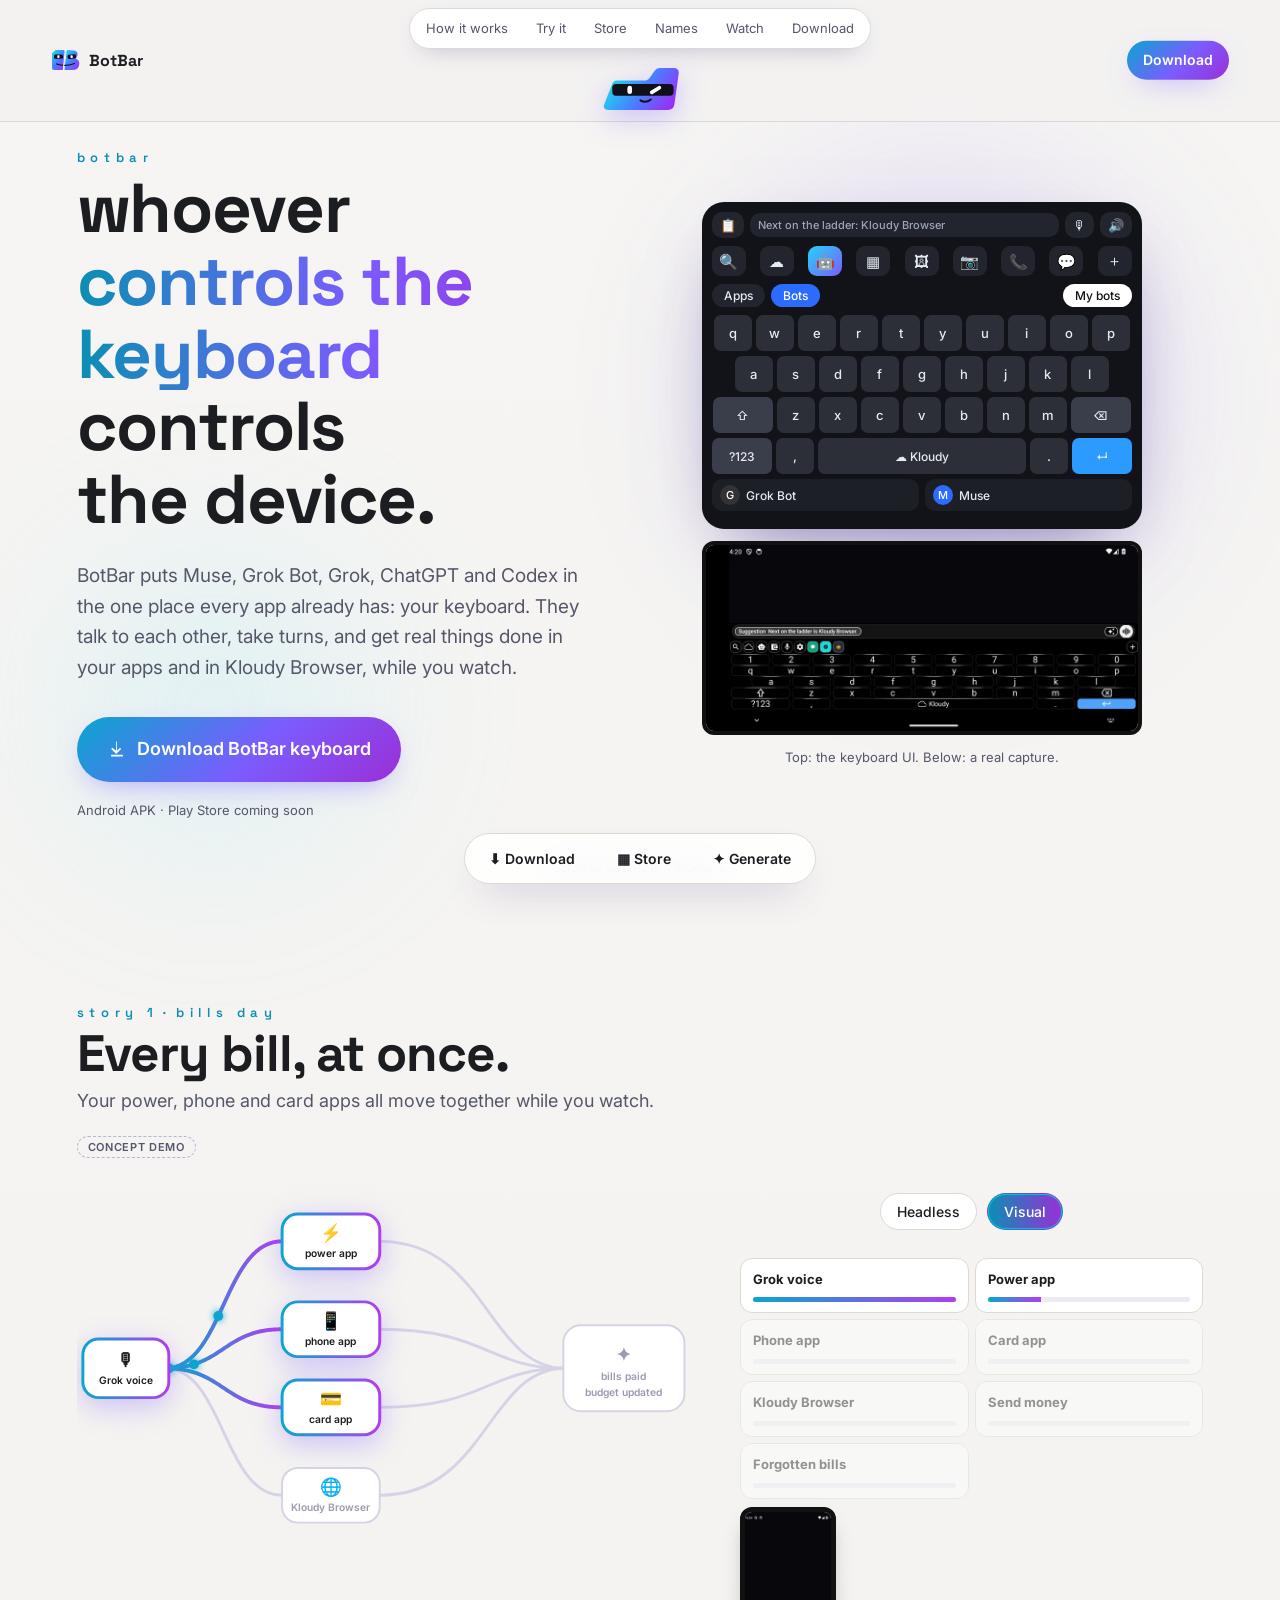
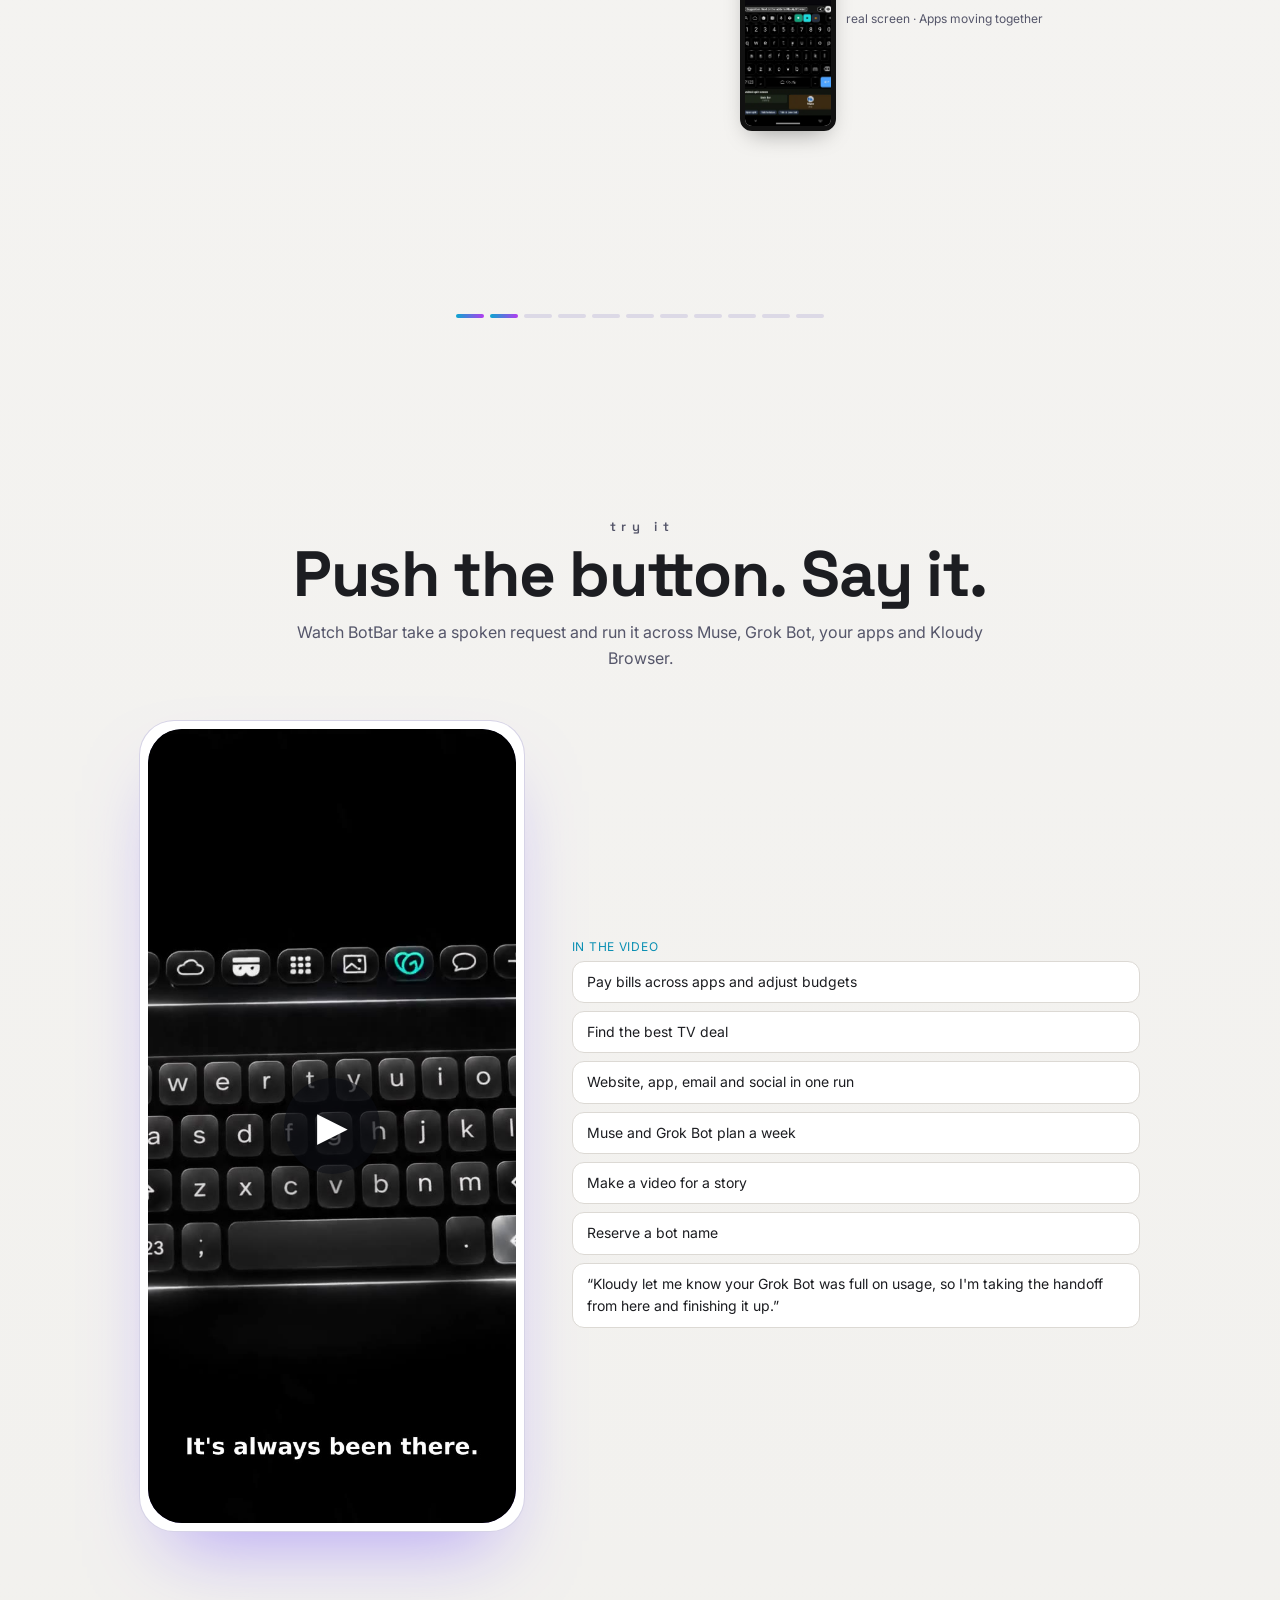
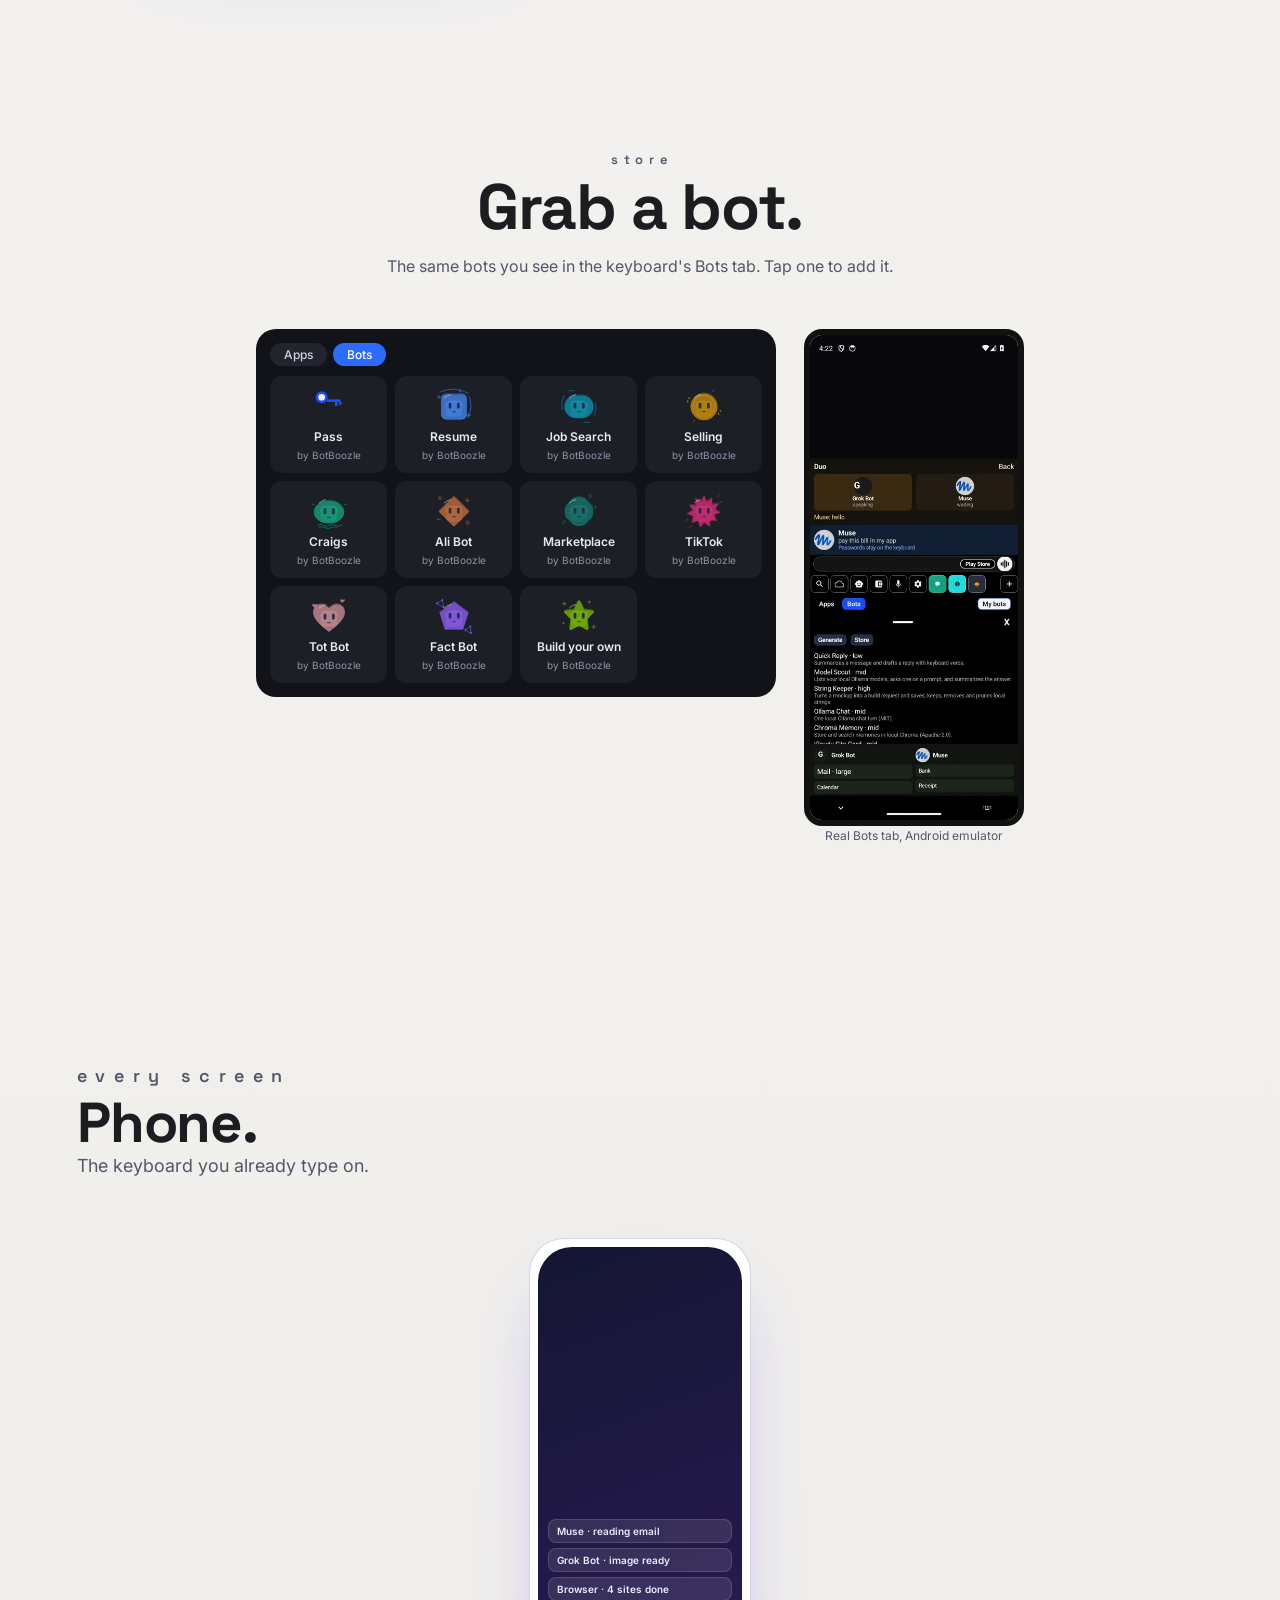
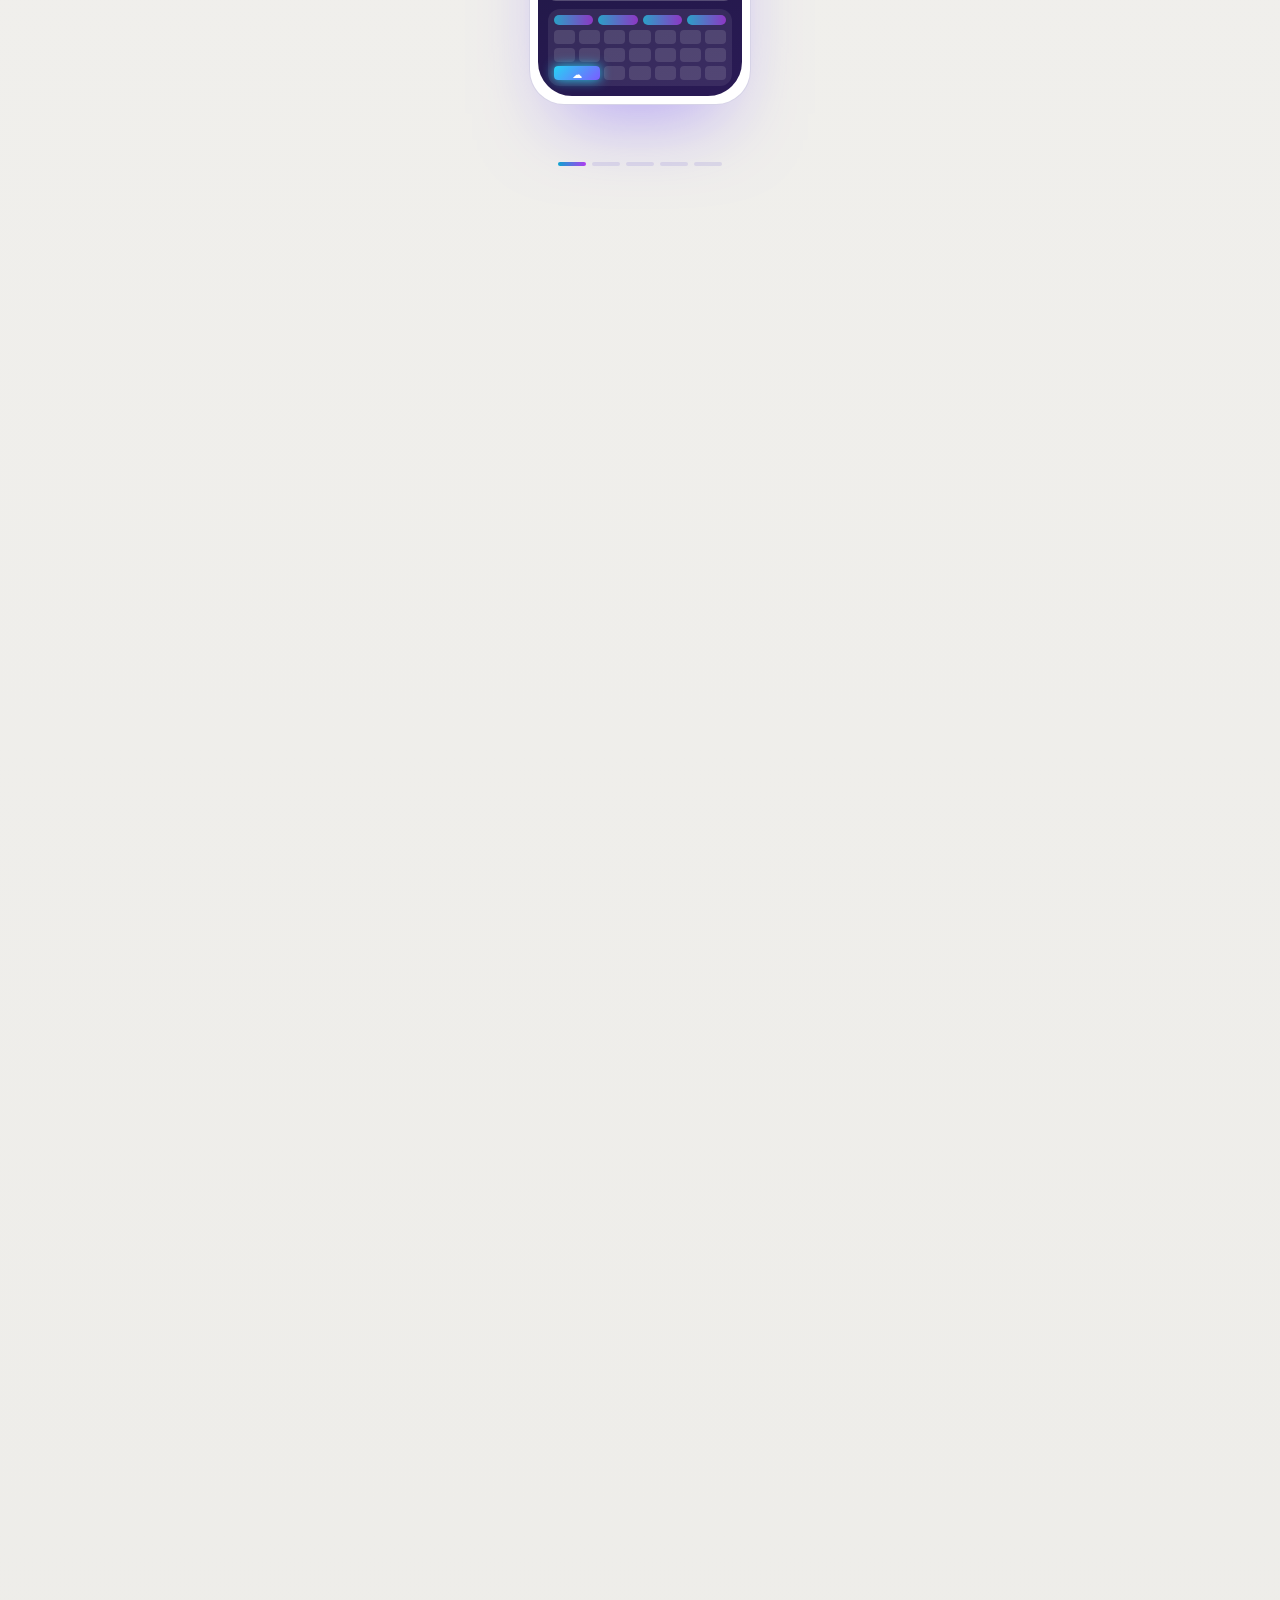
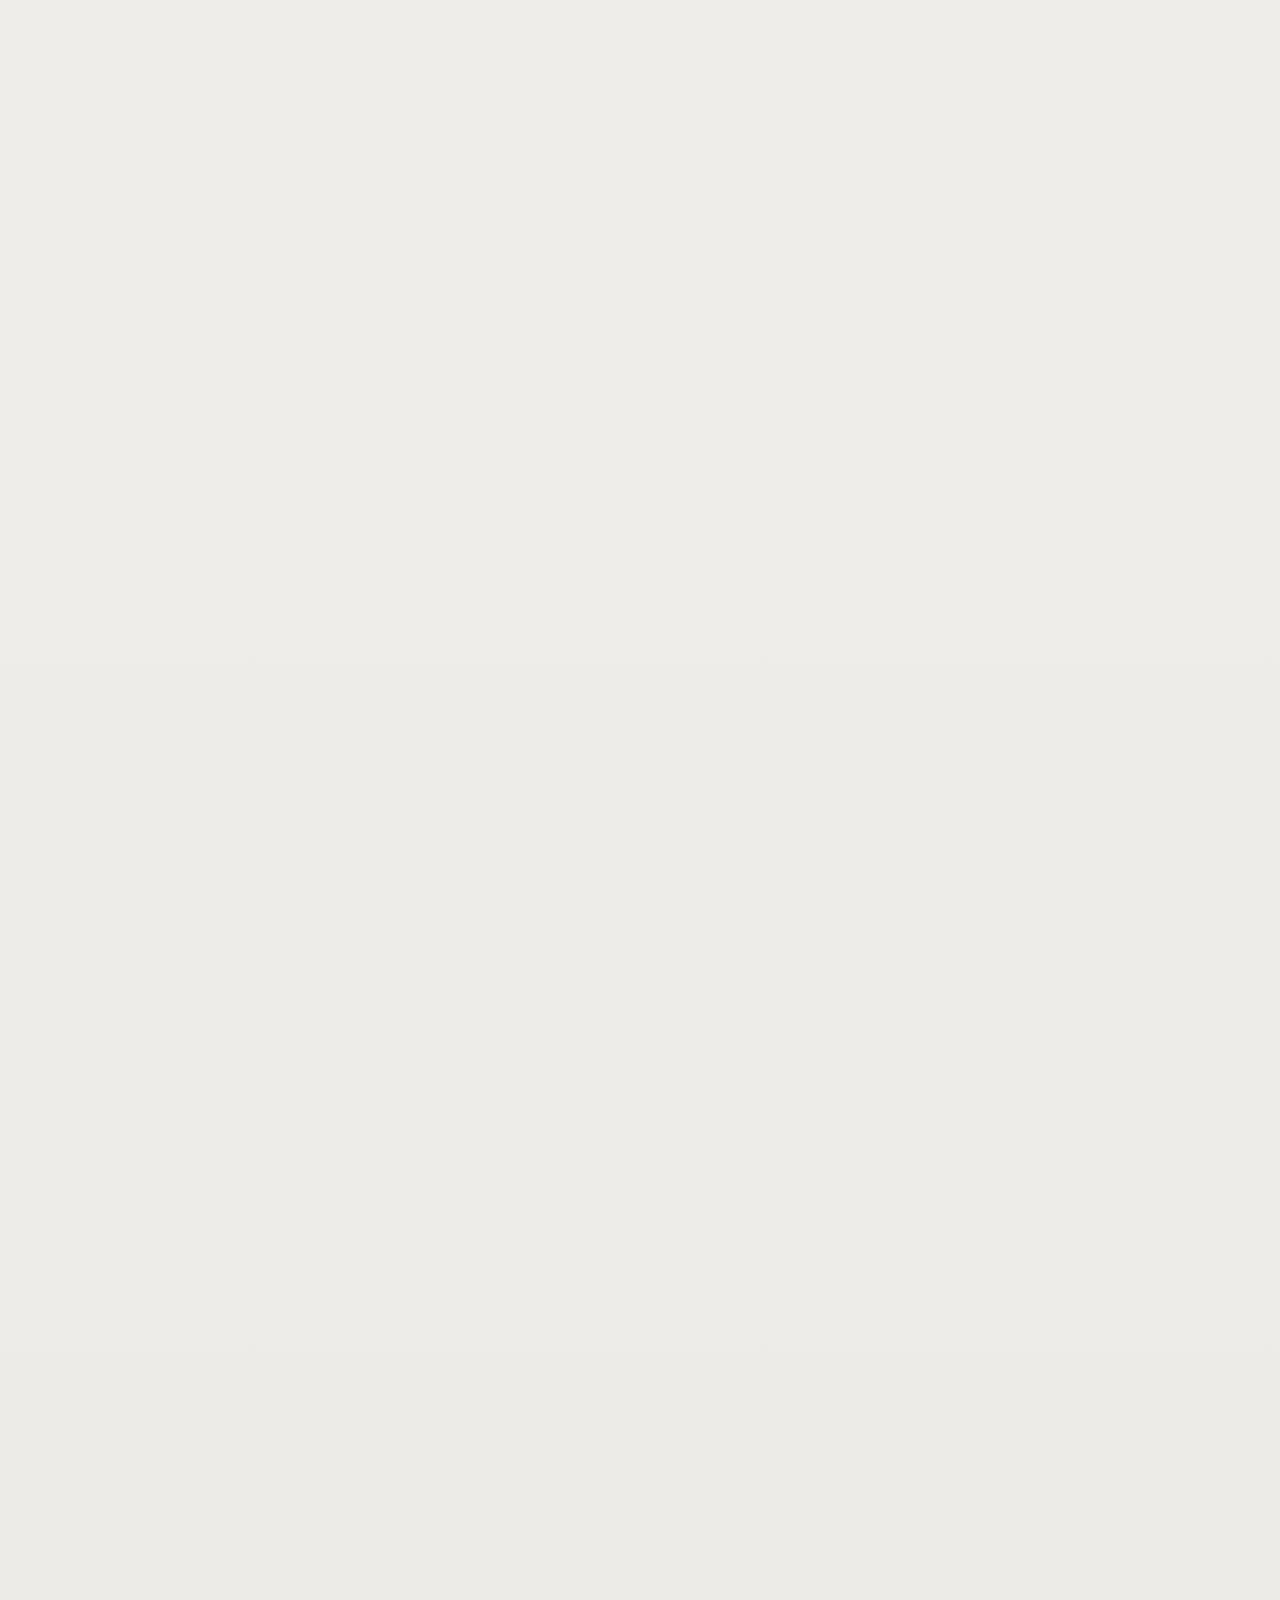
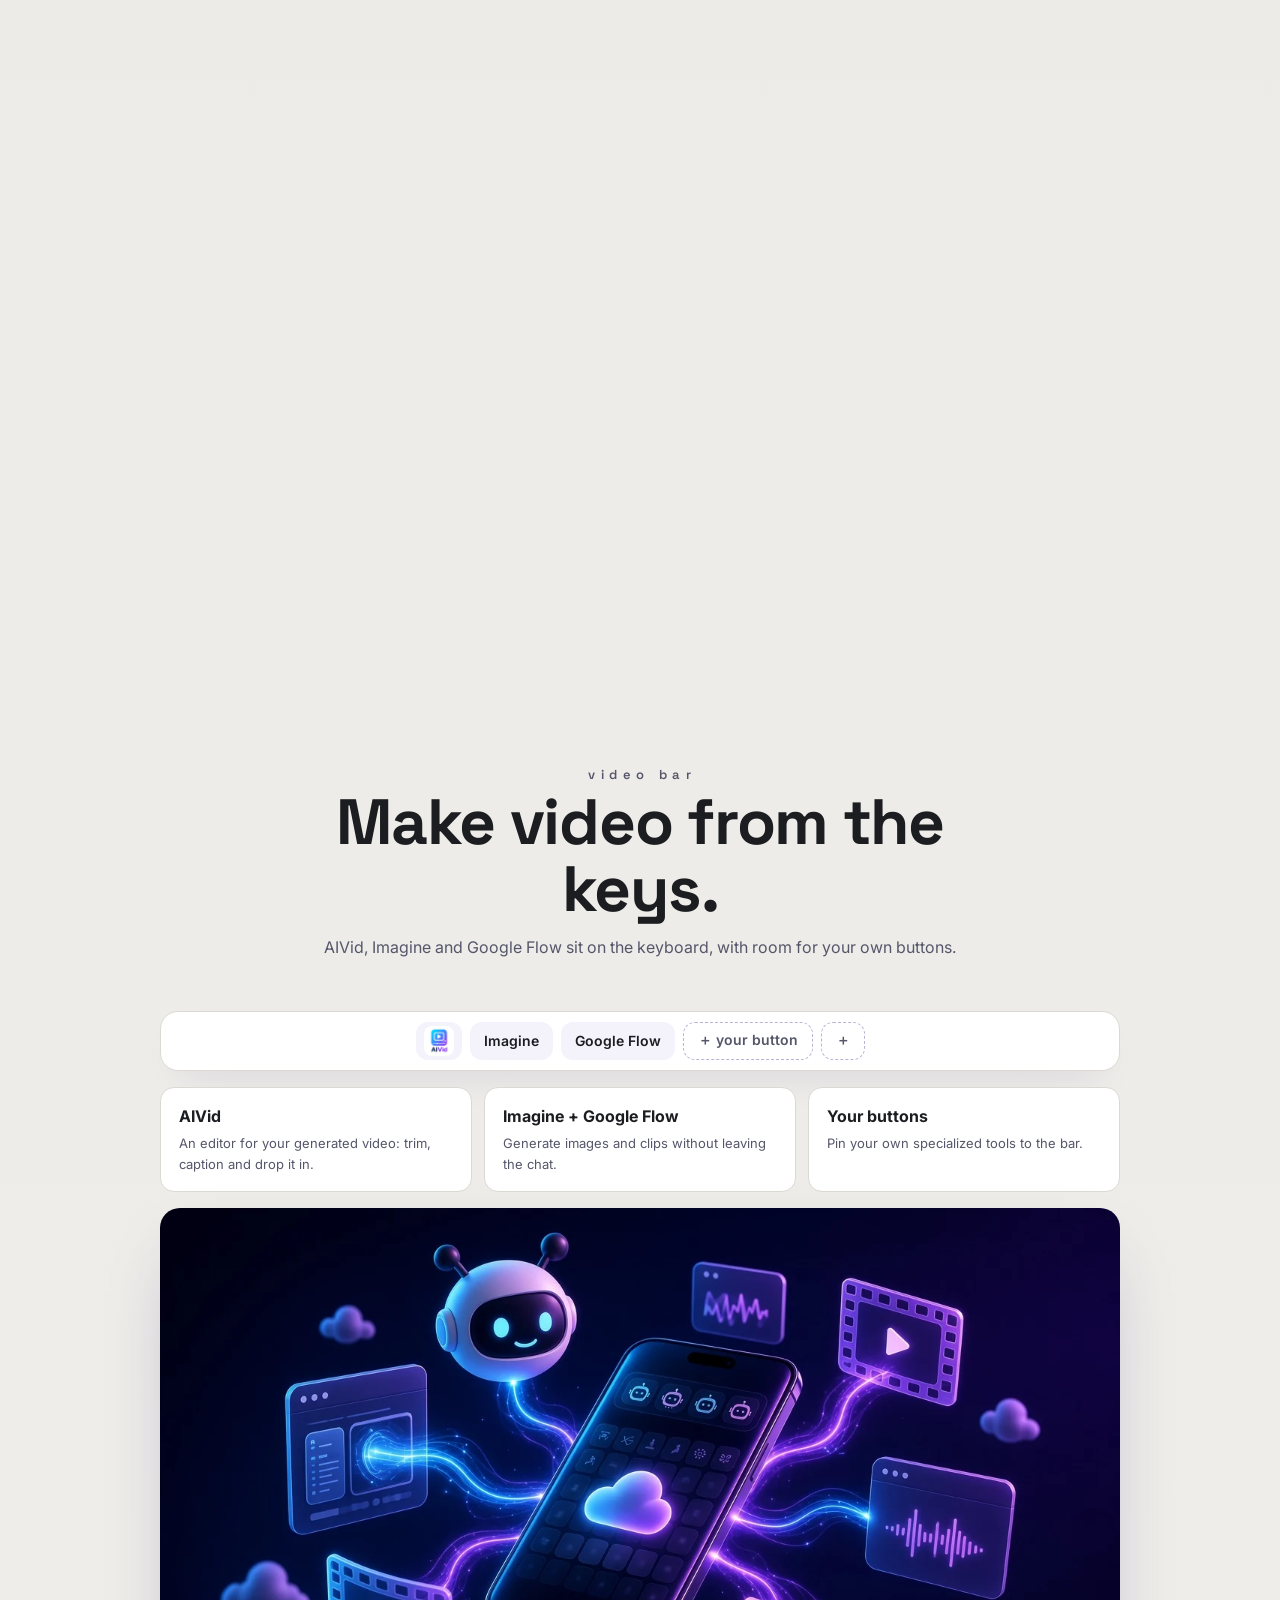
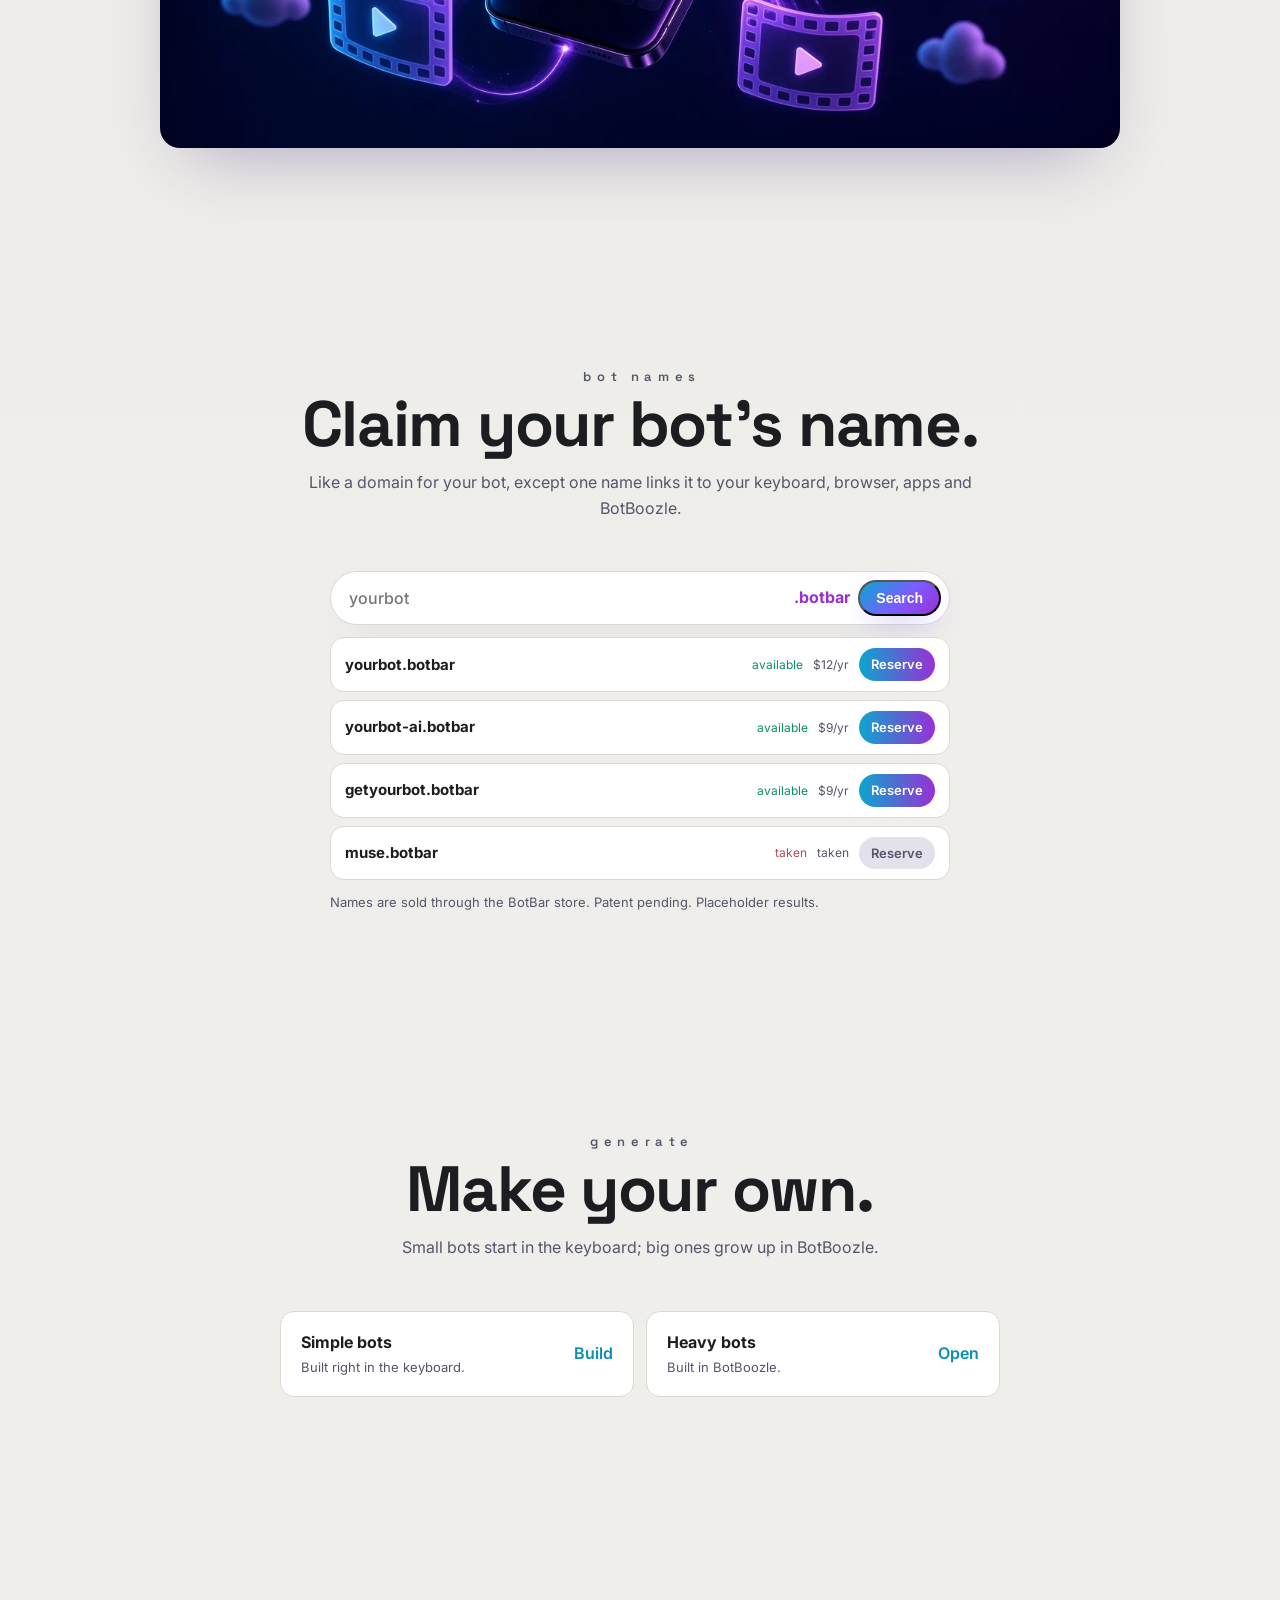
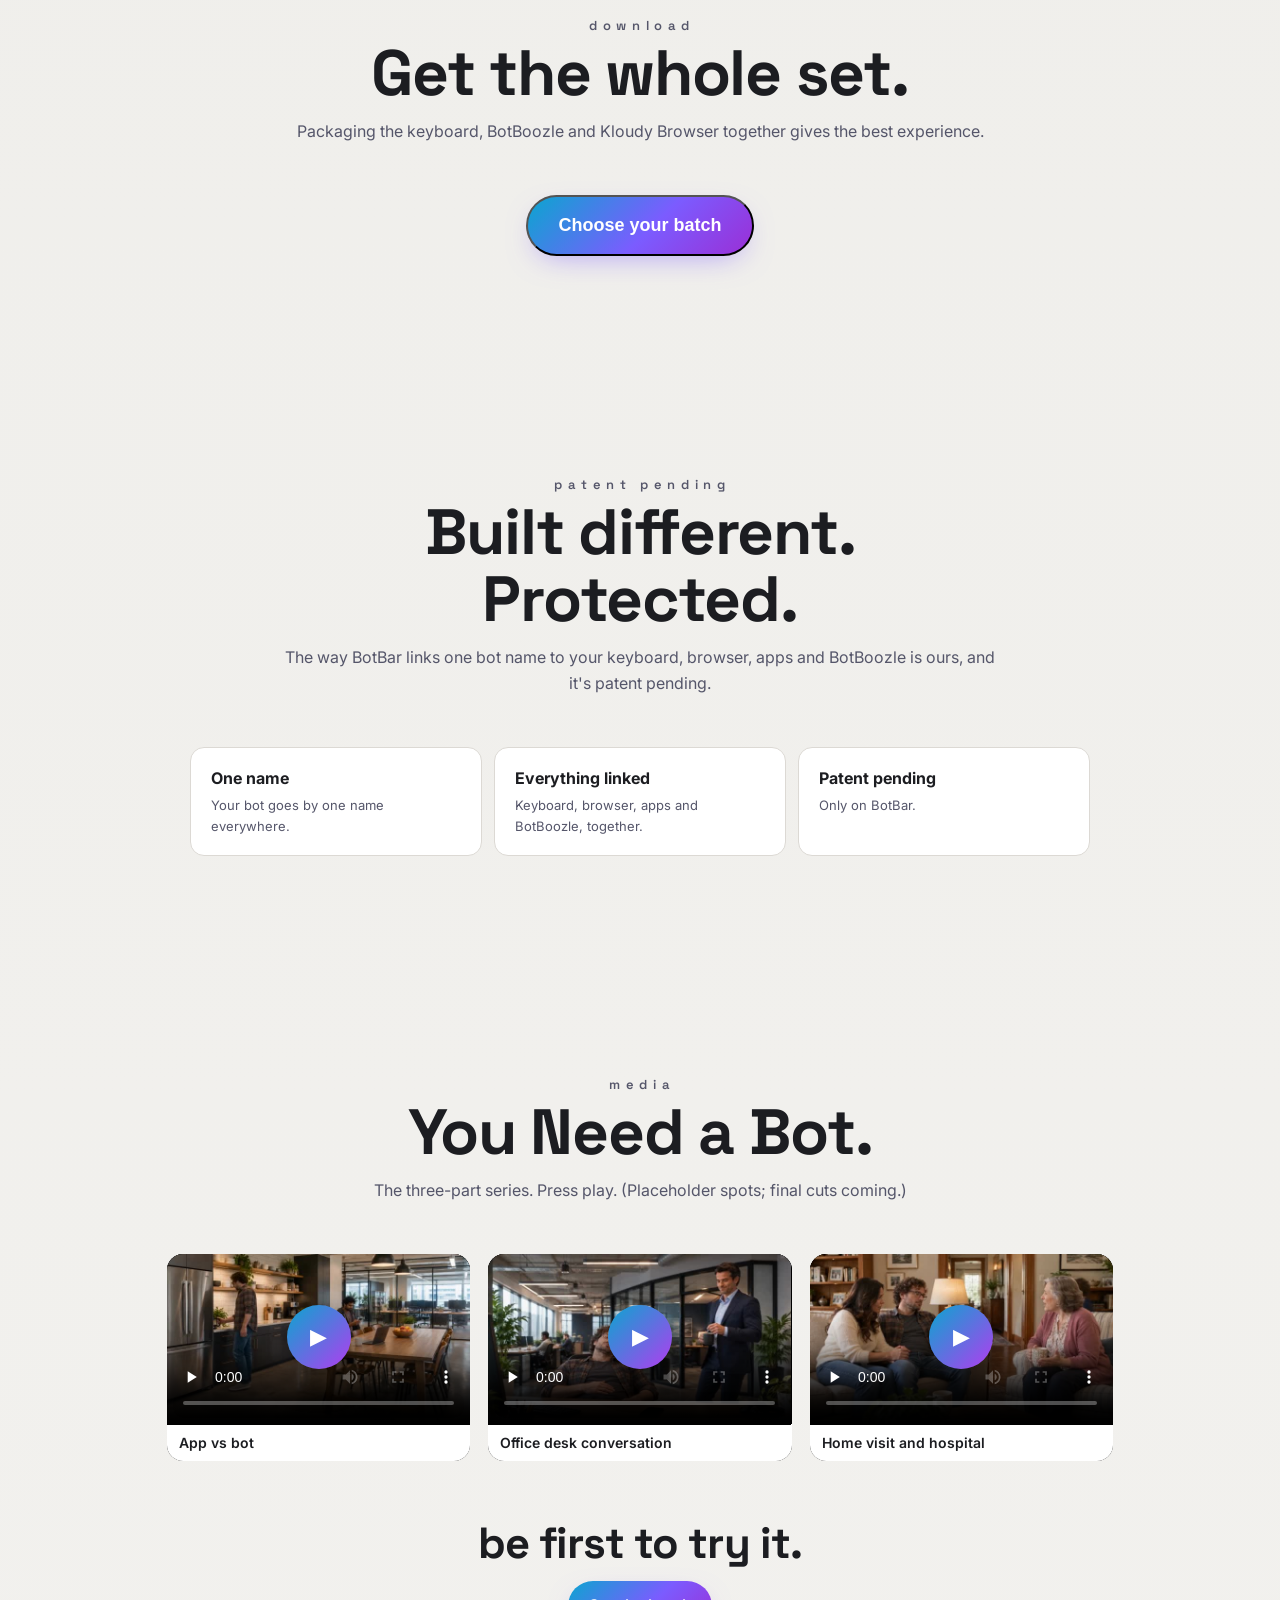
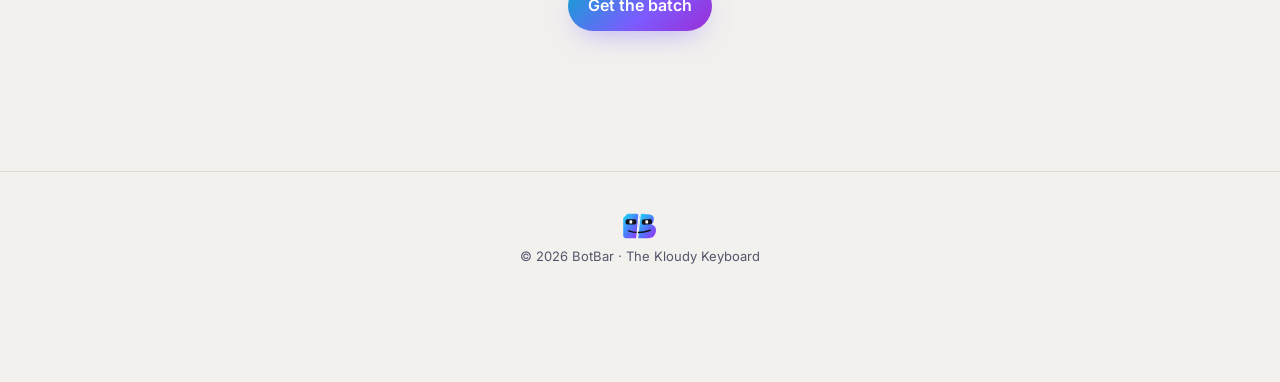
==== index.html @ 1bfa1d36 "Mirror botbar-io feat/marketing-site f90f8d9 (v10 sound-on play)" ====
<!doctype html>
<html lang="en"><head>
<meta charset="utf-8"><meta name="viewport" content="width=device-width,initial-scale=1">
<title>BotBar — Whoever controls the keyboard controls the device.</title>
<meta name="description" content="Whoever controls the keyboard controls the device. BotBar is the Kloudy Keyboard: an Android AI keyboard that syncs your AIs, apps and browser in one place.">
<meta property="og:image" content="/assets/brand/icon-512.png">
<link rel="preconnect" href="https://fonts.googleapis.com"><link href="https://fonts.googleapis.com/css2?family=Inter:wght@400;500;600;800&family=Space+Grotesk:wght@500;700&display=swap" rel="stylesheet">
<link rel="stylesheet" href="styles.css">
<link rel="stylesheet" href="light.css">
<link rel="icon" type="image/png" sizes="32x32" href="assets/brand/icon-32.png"><link rel="icon" type="image/svg+xml" href="assets/brand/botbar-mark.svg"><link rel="apple-touch-icon" sizes="180x180" href="assets/brand/icon-180.png">
<meta name="theme-color" content="#f3f2f0">
</head><body>
<div class="progress" id="progress"></div>
<header class="nav">
  <a class="brand" href="#top"><img class="logo-mark" src="assets/brand/botbar-mark.svg" alt="" width="30" height="23"> BotBar</a>
  <button class="bbface" id="bbface" aria-label="BotBar bot, tap me"><svg class="bb-svg" viewBox="0 0 200 112" aria-hidden="true"><defs><linearGradient id="bbf" x1="0" y1=".3" x2="1" y2=".7"><stop offset="0" stop-color="#14e6ee"/><stop offset=".55" stop-color="#4b7cff"/><stop offset="1" stop-color="#9b2cf5"/></linearGradient></defs><path class="bb-body" fill="url(#bbf)" d="M45 36H110Q119 36 124 28L134 14Q139 6 148 6H180Q194 6 192 20L182 92Q180 106 166 106H26Q10 106 15 92L33 46Q37 36 45 36Z"/><rect class="bb-visor" x="34" y="44" width="146" height="28" rx="9" fill="#111018"/><g class="bb-eyes"><rect class="bb-pill" x="70" y="48" width="11" height="20" rx="5.5" fill="#fff"/><path class="bb-wink" d="M128 64L146 53" stroke="#fff" stroke-width="9" stroke-linecap="round"/></g><path class="bb-mouth" d="M101 83Q113 91 126 81" fill="none" stroke="#111018" stroke-width="4.5" stroke-linecap="round"/></svg><span class="bb-say"></span></button>
  <nav><a href="#route">How it works</a><a href="#demo">Try it</a><a href="#store">Store</a><a href="#names">Names</a><a href="#watch">Watch</a><a href="#download">Download</a></nav>
  <a class="btn sm" href="/download/botbar-keyboard.apk" download>Download</a>
</header>

<section class="hero" id="top">
  <div class="glow g1"></div><div class="glow g2"></div>
  <div class="hero-copy reveal">
    <p class="kick">b o t b a r</p>
    <h1>whoever <span class="grad">controls the keyboard</span> controls the device.</h1>
    <p class="lede">BotBar puts Muse, Grok Bot, Grok, ChatGPT and Codex in the one place every app already has: your keyboard. They talk to each other, take turns, and get real things done in your apps and in Kloudy Browser, while you watch.</p>
    <div class="cta-row">
      <a class="btn big" href="/download/botbar-keyboard.apk" download><svg viewBox="0 0 24 24" width="20" height="20"><path fill="currentColor" d="M12 3v11.2l3.6-3.6 1.4 1.4-6 6-6-6 1.4-1.4L11 14.2V3h1zM5 19h14v2H5z"/></svg> Download BotBar keyboard</a>
      <span class="fine">Android APK · Play Store coming soon</span>
    </div>
  </div>
  <div class="hero-kb reveal delay" aria-label="The BotBar keyboard"><div class="hk">
 <div class="hk-top"><span title="clipboard">📋</span><span class="hk-sug">Next on the ladder: Kloudy Browser</span><span title="mic">🎙</span><span title="voice">🔊</span></div>
 <div class="hk-icons"><span>🔍</span><span>☁</span><span class="on">🤖</span><span>▦</span><span>🖼</span><span>📷</span><span>📞</span><span>💬</span><span>＋</span></div>
 <div class="hk-tabs"><span>Apps</span><span class="on">Bots</span><span class="hk-my">My bots</span></div>
 <div class="hk-rows"><div><b>q</b><b>w</b><b>e</b><b>r</b><b>t</b><b>y</b><b>u</b><b>i</b><b>o</b><b>p</b></div><div><b>a</b><b>s</b><b>d</b><b>f</b><b>g</b><b>h</b><b>j</b><b>k</b><b>l</b></div><div><b class="w">⇧</b><b>z</b><b>x</b><b>c</b><b>v</b><b>b</b><b>n</b><b>m</b><b class="w">⌫</b></div><div><b class="w">?123</b><b>,</b><b class="sp">☁ Kloudy</b><b>.</b><b class="w go">↵</b></div></div>
 <div class="hk-duo"><span><i class="g">G</i>Grok Bot</span><span><i class="m">M</i>Muse</span></div>
</div><img class="hk-real" src="assets/shots/kb-land.webp" alt="Real BotBar keyboard screenshot (landscape)" loading="lazy"><p class="fine">Top: the keyboard UI. Below: a real capture.</p></div>
  <div class="scroll-cue">Scroll to see how it works <span>↓</span></div>
</section>


<section class="route" id="route" aria-label="Two stories: one request, every connection">
 <div class="route-stick">
  <div class="route-head"><p class="kick" id="rKick">s t o r y &nbsp; 1 &nbsp;·&nbsp; b i l l s &nbsp; d a y</p><h2 id="rTitle">Bills day.</h2><p class="route-line" id="routeLine"></p><span class="concept-tag">concept demo</span></div>
  <div class="route-body">
   <div class="route-viz">
   <svg class="route-svg" viewBox="0 0 640 400" role="img" aria-label="Route diagram">
    <defs><linearGradient id="rg" x1="0" x2="1"><stop offset="0" stop-color="#0aa6cf"/><stop offset="1" stop-color="#b23cf0"/></linearGradient></defs>
    <g class="links"><path id="L1" d="M90 200 C150 200 150 70 210 70"/><path id="M1" d="M310 70 C420 70 420 200 500 200"/><path id="L2" d="M90 200 C150 200 150 160 210 160"/><path id="M2" d="M310 160 C420 160 420 200 500 200"/><path id="L3" d="M90 200 C150 200 150 240 210 240"/><path id="M3" d="M310 240 C420 240 420 200 500 200"/><path id="L4" d="M90 200 C150 200 150 330 210 330"/><path id="M4" d="M310 330 C420 330 420 200 500 200"/></g><g class="lit"><path class="lp" data-n="1" d="M90 200 C150 200 150 70 210 70"/><path class="lp" data-n="5" data-m="1" d="M310 70 C420 70 420 200 500 200"/><path class="lp" data-n="2" d="M90 200 C150 200 150 160 210 160"/><path class="lp" data-n="5" data-m="2" d="M310 160 C420 160 420 200 500 200"/><path class="lp" data-n="3" d="M90 200 C150 200 150 240 210 240"/><path class="lp" data-n="5" data-m="3" d="M310 240 C420 240 420 200 500 200"/><path class="lp" data-n="4" d="M90 200 C150 200 150 330 210 330"/><path class="lp" data-n="5" data-m="4" d="M310 330 C420 330 420 200 500 200"/></g><g class="pk"><circle r="5" data-n="1"><animateMotion dur="1.5s" begin="0.0s" repeatCount="indefinite"><mpath href="#L1"/></animateMotion></circle><circle r="5" data-n="5"><animateMotion dur="1.4s" begin="0.0s" repeatCount="indefinite"><mpath href="#M1"/></animateMotion></circle><circle r="5" data-n="2"><animateMotion dur="1.5s" begin="0.3s" repeatCount="indefinite"><mpath href="#L2"/></animateMotion></circle><circle r="5" data-n="5"><animateMotion dur="1.4s" begin="0.35s" repeatCount="indefinite"><mpath href="#M2"/></animateMotion></circle><circle r="5" data-n="3"><animateMotion dur="1.5s" begin="0.6s" repeatCount="indefinite"><mpath href="#L3"/></animateMotion></circle><circle r="5" data-n="5"><animateMotion dur="1.4s" begin="0.7s" repeatCount="indefinite"><mpath href="#M3"/></animateMotion></circle><circle r="5" data-n="4"><animateMotion dur="1.5s" begin="0.8999999999999999s" repeatCount="indefinite"><mpath href="#L4"/></animateMotion></circle><circle r="5" data-n="5"><animateMotion dur="1.4s" begin="1.0499999999999998s" repeatCount="indefinite"><mpath href="#M4"/></animateMotion></circle></g>
    <g class="nodes"><g class="nd" data-n="0" transform="translate(50 200)"><rect x="-44" y="-30" width="88" height="60" rx="16"/><text y="-2" class="ic"></text><text class="s" y="16"></text></g><g class="nd" data-n="1" transform="translate(260 70)"><rect x="-50" y="-28" width="100" height="56" rx="16"/><text y="-2" class="ic"></text><text class="s" y="16"></text></g><g class="nd" data-n="2" transform="translate(260 160)"><rect x="-50" y="-28" width="100" height="56" rx="16"/><text y="-2" class="ic"></text><text class="s" y="16"></text></g><g class="nd" data-n="3" transform="translate(260 240)"><rect x="-50" y="-28" width="100" height="56" rx="16"/><text y="-2" class="ic"></text><text class="s" y="16"></text></g><g class="nd" data-n="4" transform="translate(260 330)"><rect x="-50" y="-28" width="100" height="56" rx="16"/><text y="-2" class="ic"></text><text class="s" y="16"></text></g>
     <g class="nd res" data-n="5" transform="translate(560 200)"><rect x="-62" y="-44" width="124" height="88" rx="18"/><text y="-8">✦</text><text class="s" y="12" id="resL1"></text><text class="s" y="28" id="resL2"></text></g></g>
   </svg>
   <div class="bubble" id="rBubble"><b>Muse</b><span></span></div>
   </div>
   <div class="route-side">
    <div class="pair" id="rmode"><button class="chip active" data-m="headless">Headless</button><button class="chip" data-m="visual">Visual</button></div>
    <div class="rv headless on" id="rvHeadless"></div>
    <div class="rv visual" id="rvVisual"></div>
    <figure class="rshot" id="rShot"><img id="rShotImg" src="assets/shots/voice-listen.webp" alt="Real keyboard screen for this step"><figcaption id="rShotCap">real screen</figcaption></figure>
    <div class="result-card" id="resultCard"><p class="plab">produced result</p><h4 id="resTitle"></h4><ul id="resList"></ul><span class="inj" id="resInj"></span></div>
   </div>
  </div>
  <div class="route-steps" id="routeSteps"></div>
 </div>
</section>
<section class="sec-demo" id="demo"><div class="sec-head reveal"><p class="kick">t r y &nbsp; i t</p><h2>Push the button. Say it.</h2><p>Watch BotBar take a spoken request and run it across Muse, Grok Bot, your apps and Kloudy Browser.</p></div>
 <div class="demo reveal">
  <div class="d-phone demo-phone" id="demoPhone"><div class="scr vph"><video id="video-botbar-main" data-present-id="video-botbar-main" loop playsinline preload="metadata" poster="assets/video/botbar-main.jpg" src="assets/video/botbar-main.mp4"></video><button class="vbigplay" id="vphPlay" aria-label="Play with sound">▶</button><button class="vsound" id="vphSound" aria-label="Mute" hidden>🔊</button></div></div>
  <div class="dm-side"><p class="plab">In the video</p><ul class="dm-caps"><li>Pay bills across apps and adjust budgets</li><li>Find the best TV deal</li><li>Website, app, email and social in one run</li><li>Muse and Grok Bot plan a week</li><li>Make a video for a story</li><li>Reserve a bot name</li><li>“Kloudy let me know your Grok Bot was full on usage, so I'm taking the handoff from here and finishing it up.”</li></ul><p class="fine" id="dmNote"></p></div>
 </div></section>
<section class="sec-store" id="store"><div class="sec-head reveal"><p class="kick">s t o r e</p><h2>Grab a bot.</h2><p>The same bots you see in the keyboard's Bots tab. Tap one to add it.</p></div>
 <div class="kstore reveal"><div class="kdark"><div class="ktabs"><span>Apps</span><span class="on">Bots</span></div><div class="kgrid"><a class="kt" href="#placeholder-bot-pass"><img src="assets/bots/premade_pass.svg" alt=""><b>Pass</b><span>by BotBoozle</span></a><a class="kt" href="#placeholder-bot-resume"><img src="assets/bots/premade_resume.svg" alt=""><b>Resume</b><span>by BotBoozle</span></a><a class="kt" href="#placeholder-bot-job_search"><img src="assets/bots/premade_job_search.svg" alt=""><b>Job Search</b><span>by BotBoozle</span></a><a class="kt" href="#placeholder-bot-selling"><img src="assets/bots/premade_selling.svg" alt=""><b>Selling</b><span>by BotBoozle</span></a><a class="kt" href="#placeholder-bot-craigs"><img src="assets/bots/premade_craigs.svg" alt=""><b>Craigs</b><span>by BotBoozle</span></a><a class="kt" href="#placeholder-bot-ali"><img src="assets/bots/premade_ali.svg" alt=""><b>Ali Bot</b><span>by BotBoozle</span></a><a class="kt" href="#placeholder-bot-marketplace"><img src="assets/bots/premade_marketplace.svg" alt=""><b>Marketplace</b><span>by BotBoozle</span></a><a class="kt" href="#placeholder-bot-tiktok"><img src="assets/bots/premade_tiktok.svg" alt=""><b>TikTok</b><span>by BotBoozle</span></a><a class="kt" href="#placeholder-bot-tot"><img src="assets/bots/premade_tot.svg" alt=""><b>Tot Bot</b><span>by BotBoozle</span></a><a class="kt" href="#placeholder-bot-fact"><img src="assets/bots/premade_fact.svg" alt=""><b>Fact Bot</b><span>by BotBoozle</span></a><a class="kt" href="#placeholder-bot-build"><img src="assets/bots/premade_build.svg" alt=""><b>Build your own</b><span>by BotBoozle</span></a></div></div><figure class="shotf"><img src="assets/shots/bots-store.webp" alt="Bots tab in the BotBar keyboard on Android" loading="lazy"><figcaption>Real Bots tab, Android emulator</figcaption></figure></div></section>
<section class="devices" id="devices"><div class="dv-stick">
 <div class="dv-head"><p class="kick">e v e r y &nbsp; s c r e e n</p><h2 id="dvTitle">Phone.</h2><p id="dvLine">The keyboard you already type on.</p></div>
 <div class="dv-track" id="dvTrack">
  <div class="dv"><div class="d-phone"><div class="scr"><div class="mc"><span>Muse · reading email</span><span>Grok Bot · image ready</span><span>Browser · 4 sites done</span></div><div class="mk"><div class="mk-bar"><i></i><i></i><i></i><i></i></div><div class="mk-keys"><b></b><b></b><b></b><b></b><b></b><b></b><b></b><b></b><b></b><b></b><b></b><b></b><b></b><b></b><b class="cl">☁</b><b></b><b></b><b></b><b></b><b></b></div></div></div></div></div>
  <div class="dv"><div class="d-glasses"><div class="lens l"><div class="hud"><span>Muse · “3 new emails”</span><span>☁ say it</span></div></div><div class="bridge"></div><div class="lens r"><div class="hud"><span>Grok Bot · route ready</span></div></div></div></div>
  <div class="dv"><div class="d-watch"><div class="band t"></div><div class="face"><div class="w-cards"><span>☁</span><span>Muse ✓</span><span>Grok Bot …</span></div></div><div class="band b"></div></div></div>
  <div class="dv"><div class="d-laptop"><div class="lid"><div class="scr wide"><div class="tiles4"><span>Muse</span><span>Grok Bot</span><span>App</span><span>Browser</span></div><div class="mk"><div class="mk-bar"><i></i><i></i><i></i><i></i></div><div class="mk-keys"><b></b><b></b><b></b><b></b><b></b><b></b><b></b><b></b><b></b><b></b><b></b><b></b><b></b><b></b><b class="cl">☁</b><b></b><b></b><b></b><b></b><b></b></div></div></div></div><div class="base"></div></div></div>
  <div class="dv"><div class="d-tablet"><div class="scr"><div class="mc"><span>Muse · reading email</span><span>Grok Bot · image ready</span><span>Browser · 4 sites done</span></div><div class="mk"><div class="mk-bar"><i></i><i></i><i></i><i></i></div><div class="mk-keys"><b></b><b></b><b></b><b></b><b></b><b></b><b></b><b></b><b></b><b></b><b></b><b></b><b></b><b></b><b class="cl">☁</b><b></b><b></b><b></b><b></b><b></b></div></div></div></div></div>
 </div>
 <div class="dv-dots" id="dvDots"></div>
</div></section>

<section class="sec-vbar" id="video-bar"><div class="sec-head reveal"><p class="kick">v i d e o &nbsp; b a r</p><h2>Make video from the keys.</h2><p>AIVid, Imagine and Google Flow sit on the keyboard, with room for your own buttons.</p></div>
 <div class="vbar-wrap reveal">
  <div class="vbar"><span class="vb aivid"><img src="assets/img/aivid-logo.webp" alt="AIVid"></span><span class="vb">Imagine</span><span class="vb">Google Flow</span><span class="vb mine">＋ your button</span><span class="vb mine">＋</span></div>
  <div class="vcards"><div class="sc"><b>AIVid</b><span>An editor for your generated video: trim, caption and drop it in.</span></div><div class="sc"><b>Imagine + Google Flow</b><span>Generate images and clips without leaving the chat.</span></div><div class="sc"><b>Your buttons</b><span>Pin your own specialized tools to the bar.</span></div></div>
  <img class="vbar-art" src="assets/img/tandem-media.webp" alt="Grok Bot generating images and video for an app and the browser" loading="lazy">
 </div></section>

<section class="sec-names" id="names"><div class="sec-head reveal"><p class="kick">b o t &nbsp; n a m e s</p><h2>Claim your bot's name.</h2><p>Like a domain for your bot, except one name links it to your keyboard, browser, apps and BotBoozle.</p></div>
 <div class="names reveal">
  <form class="nsearch" id="nsearch" onsubmit="return false"><input id="nq" placeholder="yourbot" aria-label="Search bot names" autocomplete="off"><span class="tld">.botbar</span><button class="btn sm" id="ngo">Search</button></form>
  <div class="nres" id="nres"></div>
  <p class="fine">Names are sold through the BotBar store. Patent pending. Placeholder results.</p>
 </div></section>

<section class="sec-gen" id="generate"><div class="sec-head reveal"><p class="kick">g e n e r a t e</p><h2>Make your own.</h2><p>Small bots start in the keyboard; big ones grow up in BotBoozle.</p></div>
 <div class="gen2 reveal"><div class="sc"><b>Simple bots</b><span>Built right in the keyboard.</span><a href="#placeholder-build-in-keyboard">Build</a></div><div class="sc"><b>Heavy bots</b><span>Built in BotBoozle.</span><a href="#placeholder-botboozle-builder">Open</a></div></div></section>

<section class="sec-dl" id="download"><div class="sec-head reveal"><p class="kick">d o w n l o a d</p><h2>Get the whole set.</h2><p>Packaging the keyboard, BotBoozle and Kloudy Browser together gives the best experience.</p></div>
 <div class="reveal" style="text-align:center"><button class="btn big" id="openDl">Choose your batch</button></div></section>




















<section class="sec-patent" id="patent"><div class="sec-head reveal"><p class="kick">p a t e n t &nbsp; p e n d i n g</p><h2>Built different. Protected.</h2><p>The way BotBar links one bot name to your keyboard, browser, apps and BotBoozle is ours, and it's patent pending.</p></div>
 <div class="pat reveal"><div class="sc"><b>One name</b><span>Your bot goes by one name everywhere.</span></div><div class="sc"><b>Everything linked</b><span>Keyboard, browser, apps and BotBoozle, together.</span></div><div class="sc"><b>Patent pending</b><span>Only on BotBar.</span></div></div></section>



<section class="watch" id="watch">
  <div class="sec-head reveal"><p class="kick">m e d i a</p><h2>You Need a Bot.</h2><p>The three-part series. Press play. (Placeholder spots; final cuts coming.)</p></div>
  <div class="vrow3 reveal"><figure class="yv"><video controls preload="none" playsinline data-present-id="video-app-vs-bot" poster="assets/video/app-vs-bot.jpg" src="assets/video/app-vs-bot.mp4"></video><button class="yplay" aria-label="Play App vs bot">▶</button><figcaption>App vs bot</figcaption></figure><figure class="yv"><video controls preload="none" playsinline data-present-id="video-office-desk" poster="assets/video/office-desk.jpg" src="assets/video/office-desk.mp4"></video><button class="yplay" aria-label="Play Office desk conversation">▶</button><figcaption>Office desk conversation</figcaption></figure><figure class="yv"><video controls preload="none" playsinline data-present-id="video-home-visit" poster="assets/video/home-visit.jpg" src="assets/video/home-visit.mp4"></video><button class="yplay" aria-label="Play Home visit and hospital">▶</button><figcaption>Home visit and hospital</figcaption></figure></div>
<div class="close-cta"><h3>be first to try it.</h3><a class="btn" href="#download">Get the batch</a></div></section>

<footer><img class="logo-mark" src="assets/brand/botbar-mark.svg" alt="BotBar" width="36" height="28"><br>© 2026 BotBar · The Kloudy Keyboard</footer>

<div class="abar" id="abar"><button data-p="pDl">⬇ Download</button><button data-p="pStore">▦ Store</button><button data-p="pGen">✦ Generate</button></div>
<div class="panel" id="pDl" role="dialog" aria-label="Download"><button class="px" aria-label="Close">×</button><h3>Download batch</h3><p class="pnote">Packaging these together gives the best experience. Uncheck anything you don't need.</p>
  <p class="plab">BotBar keyboard · pick devices</p>
  <label><input type="checkbox" checked data-href="/download/botbar-keyboard.apk"> Android phone</label>
  <label><input type="checkbox" checked data-href="#placeholder-fold"> Fold / tablet</label>
  <label><input type="checkbox" checked data-href="#placeholder-iphone"> iPhone <em>coming soon</em></label>
  <label><input type="checkbox" checked data-href="#placeholder-desktop"> Desktop</label>
  <p class="plab">Companions</p>
  <label><input type="checkbox" checked data-href="#placeholder-botboozle"> BotBoozle</label>
  <label><input type="checkbox" checked data-href="#placeholder-kloudy-browser"> Kloudy Browser</label>
  <a class="btn" id="dlBatch" href="#placeholder-batch">Download batch (<span id="dlN">6</span>)</a><p class="fine">Placeholder links for now.</p></div>
<div class="panel" id="pStore" role="dialog" aria-label="Store"><button class="px" aria-label="Close">×</button><h3>Bot store</h3><p class="pnote">Placeholder bots from the keyboard's Bots tab. More coming soon.</p>
  <div class="kdark"><div class="ktabs"><span>Apps</span><span class="on">Bots</span></div><div class="kgrid"><a class="kt" href="#placeholder-bot-pass"><img src="assets/bots/premade_pass.svg" alt=""><b>Pass</b><span>by BotBoozle</span></a><a class="kt" href="#placeholder-bot-resume"><img src="assets/bots/premade_resume.svg" alt=""><b>Resume</b><span>by BotBoozle</span></a><a class="kt" href="#placeholder-bot-job_search"><img src="assets/bots/premade_job_search.svg" alt=""><b>Job Search</b><span>by BotBoozle</span></a><a class="kt" href="#placeholder-bot-selling"><img src="assets/bots/premade_selling.svg" alt=""><b>Selling</b><span>by BotBoozle</span></a><a class="kt" href="#placeholder-bot-craigs"><img src="assets/bots/premade_craigs.svg" alt=""><b>Craigs</b><span>by BotBoozle</span></a><a class="kt" href="#placeholder-bot-ali"><img src="assets/bots/premade_ali.svg" alt=""><b>Ali Bot</b><span>by BotBoozle</span></a><a class="kt" href="#placeholder-bot-marketplace"><img src="assets/bots/premade_marketplace.svg" alt=""><b>Marketplace</b><span>by BotBoozle</span></a><a class="kt" href="#placeholder-bot-tiktok"><img src="assets/bots/premade_tiktok.svg" alt=""><b>TikTok</b><span>by BotBoozle</span></a><a class="kt" href="#placeholder-bot-tot"><img src="assets/bots/premade_tot.svg" alt=""><b>Tot Bot</b><span>by BotBoozle</span></a><a class="kt" href="#placeholder-bot-fact"><img src="assets/bots/premade_fact.svg" alt=""><b>Fact Bot</b><span>by BotBoozle</span></a><a class="kt" href="#placeholder-bot-build"><img src="assets/bots/premade_build.svg" alt=""><b>Build your own</b><span>by BotBoozle</span></a></div></div></div>
<div class="panel" id="pGen" role="dialog" aria-label="Generate"><button class="px" aria-label="Close">×</button><h3>Make a bot</h3>
  <div class="grow"><p><b>Simple bots</b> are built right in the keyboard.</p><a class="btn sm" href="#placeholder-build-in-keyboard">Build in keyboard</a></div>
  <div class="grow"><p><b>Heavy bots</b> are built in BotBoozle.</p><a class="btn sm" href="#placeholder-botboozle-builder">Open BotBoozle</a></div></div>
<div class="lightbox" id="lb"><img id="lbImg" alt=""><p id="lbCap"></p><button id="lbX" aria-label="Close">×</button></div>
<script src="app.js"></script>
<script src="kast/video-listener.js" data-kast-site="botbar" data-kast-endpoint="https://kloudy.bot" defer></script>
</body></html>
---- styles.css ----
:root{--bg:#06071a;--ink:#eef0ff;--mut:#9aa0c8;--c:#3ee0ff;--m:#d34bff;--v:#7a5cff;--card:rgba(255,255,255,.05);--line:rgba(255,255,255,.1)}
*{box-sizing:border-box;margin:0}html{scroll-behavior:smooth}
body{background:radial-gradient(1200px 800px at 80% -10%,#24124d 0,transparent 60%),radial-gradient(900px 700px at -10% 30%,#0c2a4d 0,transparent 60%),var(--bg);color:var(--ink);font:16px/1.6 Inter,system-ui,sans-serif;overflow-x:hidden}
h1,h2,h3{font-family:"Space Grotesk",Inter,sans-serif;letter-spacing:-.02em;line-height:1.05}
img{max-width:100%;display:block}a{color:inherit;text-decoration:none}
.progress{position:fixed;top:0;left:0;height:3px;width:0;background:linear-gradient(90deg,var(--c),var(--m));z-index:99}
.nav{position:fixed;top:0;left:0;right:0;display:flex;align-items:center;gap:24px;padding:14px 4vw;z-index:50;backdrop-filter:blur(14px);background:rgba(6,7,26,.55);border-bottom:1px solid var(--line)}
.brand{font:700 20px "Space Grotesk";display:flex;gap:8px;align-items:center}.logo{color:var(--c);text-shadow:0 0 14px var(--c)}
.nav nav{display:flex;gap:22px;margin-left:auto;color:var(--mut);font-size:14px}.nav nav a:hover{color:#fff}
.btn{display:inline-flex;gap:10px;align-items:center;padding:12px 20px;border-radius:999px;font-weight:600;background:linear-gradient(135deg,var(--c),var(--v) 55%,var(--m));color:#060717;box-shadow:0 10px 40px -10px var(--m);transition:transform .2s,box-shadow .2s}
.btn:hover{transform:translateY(-2px);box-shadow:0 16px 50px -8px var(--m)}.btn.sm{padding:8px 16px;font-size:14px}.btn.big{padding:18px 30px;font-size:18px}
.eyebrow{color:var(--c);text-transform:uppercase;letter-spacing:.18em;font-size:12px;font-weight:600;margin-bottom:14px}
.grad{background:linear-gradient(90deg,var(--c),var(--m));-webkit-background-clip:text;background-clip:text;color:transparent}
.hero{min-height:100vh;display:grid;grid-template-columns:1fr 1.1fr;align-items:center;gap:4vw;padding:110px 6vw 60px;position:relative}
.hero h1{font-size:clamp(38px,5.4vw,80px);overflow-wrap:break-word;text-wrap:balance}.lede{color:var(--mut);font-size:19px;max-width:560px;margin:26px 0 34px}
.cta-row{display:flex;gap:18px;align-items:center;flex-wrap:wrap}.fine{color:var(--mut);font-size:13px}
.hero-art img{border-radius:28px;box-shadow:0 40px 120px -30px #6a3cff;animation:float 7s ease-in-out infinite}
@keyframes float{50%{transform:translateY(-14px) rotate(-.6deg)}}
.glow{position:absolute;border-radius:50%;filter:blur(90px);opacity:.45;z-index:-1}.g1{width:420px;height:420px;background:var(--v);right:10%;top:20%}.g2{width:300px;height:300px;background:#0aa9d8;left:5%;bottom:5%}
.scroll-cue{position:absolute;bottom:22px;left:50%;transform:translateX(-50%);color:var(--mut);font-size:13px}.scroll-cue span{display:inline-block;animation:bob 1.6s infinite}@keyframes bob{50%{transform:translateY(5px)}}
.marquee{overflow:hidden;border-block:1px solid var(--line);padding:18px 0;mask:linear-gradient(90deg,transparent,#000 10%,#000 90%,transparent)}
.track{display:flex;gap:56px;width:max-content;animation:mq 30s linear infinite;font:500 22px "Space Grotesk";color:#b9bde6}@keyframes mq{to{transform:translateX(-50%)}}
.story{display:grid;grid-template-columns:1fr 1fr;gap:6vw;padding:0 6vw;position:relative}
.story-phone{position:sticky;top:0;height:100vh;display:flex;align-items:center;justify-content:center;gap:22px}
.phone{width:min(330px,34vw);aspect-ratio:9/19.5;border-radius:48px;padding:12px;background:linear-gradient(145deg,#2c2f4a,#0b0c1d);box-shadow:0 0 0 2px #3a3d5c inset,0 50px 120px -30px var(--v),0 0 80px -20px var(--c);position:relative}
.notch{position:absolute;top:22px;left:50%;width:90px;height:24px;border-radius:20px;background:#000;transform:translateX(-50%);z-index:3}
.screens{position:relative;width:100%;height:100%;border-radius:38px;overflow:hidden;background:#000}
.screens img{position:absolute;inset:0;width:100%;height:100%;object-fit:cover;opacity:0;transform:scale(1.06);transition:opacity .7s,transform 1.2s cubic-bezier(.2,.8,.2,1)}.screens img.on{opacity:1;transform:none}
.dots{display:flex;flex-direction:column;gap:10px}.dots i{width:8px;height:8px;border-radius:50%;background:#34375a;transition:.3s}.dots i.on{background:var(--c);box-shadow:0 0 12px var(--c);height:24px;border-radius:6px}
.step{min-height:100vh;display:flex;flex-direction:column;justify-content:center;opacity:.18;transform:translateY(30px);transition:opacity .6s,transform .6s}.step.on{opacity:1;transform:none}
.step h2{font-size:clamp(34px,4vw,56px);margin:10px 0 18px}.step p{color:var(--mut);font-size:19px;max-width:480px}.num{font:700 14px "Space Grotesk";color:var(--m)}
.tag{margin-top:18px;align-self:flex-start;font-size:12px;padding:5px 12px;border-radius:99px;border:1px solid var(--line);color:var(--c)}
section.turns,section.center,section.gallery{padding:120px 6vw}
.sec-head{text-align:center;max-width:720px;margin:0 auto 50px}.sec-head h2{font-size:clamp(36px,5vw,64px);margin-bottom:12px}.sec-head p{color:var(--mut)}
.pair{display:flex;gap:10px;justify-content:center;flex-wrap:wrap;margin:20px 0}
.chip{background:var(--card);border:1px solid var(--line);color:var(--ink);padding:9px 16px;border-radius:99px;cursor:pointer;font:500 14px Inter;transition:.2s}.chip.active,.chip:hover{border-color:var(--c);box-shadow:0 0 0 1px var(--c) inset;color:#fff}
.turn-ui{max-width:980px;margin:auto;padding:28px;border-radius:32px;background:linear-gradient(160deg,rgba(255,255,255,.06),rgba(255,255,255,.01));border:1px solid var(--line)}
.panes{display:grid;grid-template-columns:1fr 80px 1fr;gap:12px;min-height:330px}
.pane{border-radius:22px;padding:18px;background:rgba(0,0,0,.3);border:1px solid var(--line);transition:.4s}.pane.a.live{border-color:var(--c);box-shadow:0 0 40px -10px var(--c)}.pane.b.live{border-color:var(--m);box-shadow:0 0 40px -10px var(--m)}
.who{font:700 15px "Space Grotesk";margin-bottom:12px}.pane.a .who{color:var(--c)}.pane.b .who{color:var(--m)}
.bubbles{display:flex;flex-direction:column;gap:10px}.bub{padding:10px 14px;border-radius:16px;background:rgba(255,255,255,.07);font-size:14px;animation:pop .45s cubic-bezier(.2,1.4,.4,1)}@keyframes pop{from{opacity:0;transform:translateY(10px) scale(.95)}}
.bub.typing{color:var(--mut);letter-spacing:.3em}
.wave{display:flex;align-items:center;justify-content:center;gap:4px}.wave i{width:4px;height:10px;border-radius:2px;background:linear-gradient(var(--c),var(--m));opacity:.3}.wave.on i{opacity:1;animation:wv .8s ease-in-out infinite}.wave i:nth-child(2n){animation-delay:.15s}.wave i:nth-child(3n){animation-delay:.3s}@keyframes wv{50%{height:46px}}
.onekey{display:flex;justify-content:center;align-items:center;gap:30px;margin-top:26px;flex-wrap:wrap}
.key{width:86px;height:86px;border-radius:50%;border:0;cursor:pointer;font-size:34px;color:#fff;background:radial-gradient(circle at 35% 30%,#7fe9ff,var(--v) 55%,var(--m));box-shadow:0 0 0 6px rgba(122,92,255,.2),0 0 50px var(--v);transition:transform .15s}.key:active{transform:scale(.92)}.key.pulse{animation:kp 1.2s infinite}@keyframes kp{50%{box-shadow:0 0 0 14px rgba(122,92,255,.05),0 0 70px var(--m)}}
.switch{display:flex;align-items:center;gap:10px;color:var(--mut);cursor:pointer}.switch input{display:none}.switch span{width:44px;height:24px;border-radius:99px;background:#2a2d4a;position:relative;transition:.3s}.switch span::after{content:"";position:absolute;top:3px;left:3px;width:18px;height:18px;border-radius:50%;background:#fff;transition:.3s}.switch input:checked+span{background:var(--v)}.switch input:checked+span::after{left:23px}
.tiles{display:grid;grid-template-columns:repeat(3,1fr);gap:18px;max-width:1040px;margin:auto}
.tile{position:relative;padding:22px;border-radius:22px;background:var(--card);border:1px solid var(--line);cursor:pointer;overflow:hidden;transition:transform .3s,border-color .3s;min-height:170px}
.tile:hover,.tile.open{transform:translateY(-4px);border-color:var(--tc)}.tile::before{content:"";position:absolute;inset:-40%;background:radial-gradient(circle at var(--x,50%) var(--y,50%),var(--tc),transparent 40%);opacity:0;transition:opacity .3s;pointer-events:none}.tile>*{position:relative}.tile:hover::before,.tile.open::before{opacity:.18}
.tile h4{font:700 18px "Space Grotesk";display:flex;align-items:center;gap:10px}.ring{width:10px;height:10px;border-radius:50%;background:var(--tc);box-shadow:0 0 0 0 var(--tc);animation:ring 1.8s infinite}@keyframes ring{70%{box-shadow:0 0 0 10px transparent}}
.tile .st{color:var(--mut);font-size:14px;margin:6px 0 10px}.spark{height:36px;width:100%}
.tile .more{max-height:0;overflow:hidden;transition:max-height .4s;font-size:13px;color:#cfd2f4}.tile:hover .more,.tile.open .more{max-height:120px}
.tile button{margin-top:10px;font:600 12px Inter;padding:6px 12px;border-radius:99px;border:1px solid var(--tc);background:transparent;color:var(--tc);cursor:pointer}
.tray{max-width:1040px;margin:30px auto 0;padding:20px;border-radius:22px;border:1px dashed var(--line)}.tray-title{font:600 14px Inter;color:var(--mut);margin-bottom:12px}.tray-title span{background:var(--v);color:#fff;border-radius:99px;padding:1px 9px;margin-left:6px}
.cards{display:flex;gap:12px;overflow-x:auto;min-height:72px}.card{flex:0 0 230px;padding:12px 14px;border-radius:14px;background:linear-gradient(145deg,rgba(122,92,255,.25),rgba(62,224,255,.08));border:1px solid var(--line);font-size:13px;animation:pop .5s}.card b{display:block;font-size:12px;color:var(--c)}
.features{padding:60px 6vw;display:flex;flex-direction:column;gap:100px}
.feat{display:grid;grid-template-columns:1.2fr 1fr;gap:5vw;align-items:center;max-width:1200px;margin:auto}.feat.rev img{order:2}
.feat img{border-radius:26px;box-shadow:0 30px 100px -30px var(--v)}.feat h3{font-size:clamp(30px,3.4vw,48px);margin-bottom:12px}.feat p{color:var(--mut);font-size:18px}
.grid{columns:4 260px;column-gap:16px;max-width:1300px;margin:auto}
.gi{break-inside:avoid;margin-bottom:16px;border-radius:18px;overflow:hidden;position:relative;cursor:zoom-in;border:1px solid var(--line);transition:transform .3s}.gi:hover{transform:scale(1.02)}.gi img{width:100%}
.gi span{position:absolute;left:10px;top:10px;font-size:11px;padding:3px 9px;border-radius:99px;background:rgba(6,7,26,.75);color:var(--c)}.gi.hide{display:none}
.final{display:grid;grid-template-columns:1fr 1fr;gap:5vw;align-items:center;padding:120px 6vw;max-width:1300px;margin:auto}.final img{border-radius:26px}.final h2{font-size:clamp(40px,5vw,72px)}.final p{color:var(--mut);margin:16px 0 26px;font-size:18px}
footer{text-align:center;color:var(--mut);padding:40px;border-top:1px solid var(--line);font-size:13px}
.lightbox{position:fixed;inset:0;background:rgba(3,3,12,.92);display:none;flex-direction:column;align-items:center;justify-content:center;z-index:100;padding:30px}.lightbox.on{display:flex}.lightbox img{max-height:84vh;border-radius:16px}.lightbox p{color:var(--mut);margin-top:12px}#lbX{position:absolute;top:18px;right:24px;font-size:36px;background:none;border:0;color:#fff;cursor:pointer}
.reveal{opacity:0;transform:translateY(40px);transition:opacity .9s,transform .9s cubic-bezier(.2,.8,.2,1)}.reveal.in{opacity:1;transform:none}.reveal.delay{transition-delay:.15s}
@media (prefers-reduced-motion:reduce){*{animation:none!important;transition:none!important}.reveal,.step{opacity:1;transform:none}}
@media (max-width:820px){.hero h1{font-size:clamp(34px,10vw,56px)}.nav nav{display:none}.nav .btn{margin-left:auto}.hero{grid-template-columns:1fr;padding-top:100px}.hero-art{order:-1}
.story{grid-template-columns:1fr}.story-phone{top:56px;height:auto;padding:16px 0;z-index:2;background:linear-gradient(var(--bg) 80%,transparent)}.phone{width:36vw;border-radius:30px;padding:7px}.screens{border-radius:24px}.notch{width:50px;height:14px;top:12px}.dots{display:none}
.step{min-height:85vh;justify-content:flex-end;padding-bottom:8vh}.step h2{font-size:30px}.panes{grid-template-columns:1fr;}.wave{height:40px}.tiles{grid-template-columns:1fr 1fr}.feat,.final{grid-template-columns:1fr}.feat.rev img{order:0}}
.step-art{width:100%;max-width:560px;aspect-ratio:16/9;object-fit:cover;border-radius:20px;margin-top:22px;border:1px solid var(--line);box-shadow:0 30px 80px -30px var(--v)}
@media (max-width:820px){.story-phone .phone{width:118px;border-radius:26px;padding:6px}.story-phone .screens{border-radius:20px}.story-phone .notch{width:40px;height:10px;top:10px}.story-phone .dots{flex-direction:row}.step{min-height:auto;justify-content:flex-start;padding:48px 0 32px}.step-art{margin-top:16px}.story-phone{position:relative;top:0;background:none}}
.kick{font:600 13px "Space Grotesk";letter-spacing:.1em;color:var(--c);margin:0 0 6px}
section.watch{padding:110px 6vw}.vrow{display:grid;grid-template-columns:repeat(4,1fr);gap:18px}
.vid{margin:0;position:relative;border-radius:18px;overflow:hidden;border:1px solid var(--line);cursor:pointer}.vid img{width:100%;aspect-ratio:16/9;object-fit:cover;display:block;filter:brightness(.7)}
.vid .play{position:absolute;top:38%;left:50%;transform:translate(-50%,-50%);width:52px;height:52px;border-radius:50%;display:grid;place-items:center;background:linear-gradient(135deg,var(--c),var(--m));color:#06071a;font-size:18px}
.vid figcaption{padding:10px 14px;font-size:14px;color:var(--mut);background:var(--card)}
body{padding-bottom:76px}
.abar{position:fixed;left:50%;bottom:16px;transform:translateX(-50%);z-index:60;display:flex;gap:6px;padding:6px;border-radius:99px;background:rgba(10,11,34,.82);backdrop-filter:blur(14px);border:1px solid var(--line);box-shadow:0 20px 50px -20px var(--v)}
.abar button{border:0;background:none;color:var(--ink);font:600 14px Inter;padding:10px 18px;border-radius:99px;cursor:pointer}.abar button:hover,.abar button.active{background:linear-gradient(90deg,var(--c),var(--m));color:#06071a}
.panel{position:fixed;left:50%;bottom:78px;transform:translate(-50%,12px);width:min(400px,calc(100vw - 24px));max-height:calc(100vh - 160px);overflow:auto;z-index:61;padding:20px 22px;border-radius:22px;background:rgba(12,13,38,.96);border:1px solid var(--line);box-shadow:0 30px 80px -20px #000;opacity:0;pointer-events:none;transition:.25s}
.panel.on{opacity:1;pointer-events:auto;transform:translate(-50%,0)}.panel h3{margin:0 0 6px;font-size:20px}
.px{position:absolute;top:10px;right:14px;background:none;border:0;color:var(--mut);font-size:22px;cursor:pointer}
.pnote{color:var(--mut);font-size:14px;margin:0 0 10px}.plab{font-size:12px;letter-spacing:.06em;text-transform:uppercase;color:var(--c);margin:12px 0 4px}
.panel label{display:flex;gap:10px;align-items:center;padding:5px 0;font-size:15px}.panel label em{color:var(--mut);font-size:12px;font-style:normal}.panel input{accent-color:#7a5cff;width:16px;height:16px}
#dlBatch{display:block;text-align:center;margin-top:14px}#dlBatch.off{opacity:.4;pointer-events:none}.panel .fine{font-size:12px;color:var(--mut);margin:8px 0 0}
.sgrid{display:grid;grid-template-columns:1fr;gap:10px}.sc{display:grid;grid-template-columns:1fr auto;gap:2px 10px;padding:12px 14px;border-radius:14px;background:var(--card);border:1px solid var(--line)}.sc span{grid-column:1;color:var(--mut);font-size:13px}.sc a{grid-row:1/3;grid-column:2;align-self:center;color:var(--c);font-weight:600;text-decoration:none}
.grow{display:flex;justify-content:space-between;align-items:center;gap:12px;padding:12px 0;border-top:1px solid var(--line)}.grow p{margin:0;font-size:14px;color:var(--mut)}.grow b{color:var(--ink)}
@media (max-width:820px){.vrow{grid-template-columns:1fr 1fr}.abar{width:calc(100vw - 24px);justify-content:space-between}.abar button{flex:1;padding:10px 6px}}
---- light.css ----
/* Bright theme (mirrors kloudy.bot/future paper tone), keeps BotBar cyan→purple accents */
:root{--bg:#f3f2f0;--ink:#1c1d21;--mut:#55566a;--c:#0fb8de;--m:#b23cf0;--v:#7b5cff;--ct:#0a8fb3;--mt:#9a2fd6;--card:#ffffffb3;--line:#dcd9d4}
body{background:linear-gradient(#f6f5f3,#ecebe7 60%,#f2f1ee);color:var(--ink)}
.grad{background:linear-gradient(90deg,var(--ct),var(--v) 55%,var(--mt));-webkit-background-clip:text;background-clip:text;color:transparent}
.nav{background:#f3f2f0cc;border-bottom:1px solid var(--line)}.nav nav a:hover{color:var(--ink)}
.logo{color:var(--ct);text-shadow:none}
.eyebrow,.kick,.plab{color:var(--ct)}.num{color:var(--mt)}.tag{color:var(--ct);background:#fff}
.btn{color:#fff;background:linear-gradient(135deg,#0aa6cf,var(--v) 55%,var(--mt));box-shadow:0 10px 30px -12px #7b5cff99}
.btn:hover{box-shadow:0 16px 40px -10px #7b5cffaa}
.glow{opacity:.18}.g2{background:#7fe3ff}
.hero-art img,.step-art,.feat img,.gi img,.vid{box-shadow:0 30px 70px -30px #3b2a7a66}
.track{color:#7d7f95}
.phone{background:linear-gradient(145deg,#ffffff,#dcdbe4);box-shadow:0 0 0 1px #cfcdd8 inset,0 40px 90px -30px #7b5cff88}
.dots i{background:#cfcdd8}.dots i.on{background:var(--v);box-shadow:0 0 10px #7b5cff88}
.pane,.tile,.tray,.cards>*,.chip,.sc,.vid figcaption{background:#fff;border-color:var(--line);color:var(--ink)}
.chip.active{background:linear-gradient(90deg,var(--ct),var(--mt));color:#fff;border-color:transparent}
.abar{background:#ffffffd9;box-shadow:0 18px 40px -18px #3b2a7a55}.abar button{color:var(--ink)}.abar button:hover,.abar button.active{color:#fff;background:linear-gradient(90deg,#0aa6cf,var(--mt))}
.panel{background:#fffffff5;box-shadow:0 30px 70px -20px #3b2a7a55;color:var(--ink)}.sc a{color:var(--ct)}
.lightbox{background:#f3f2f0f2}.lightbox p{color:var(--ink)}
.vid img{filter:none}.vid .play{color:#fff;background:linear-gradient(135deg,#0aa6cf,var(--mt))}
footer{color:var(--mut)}
/* ---- BotBar bot face (original; behavior modeled on kloudy.bot/future) ---- */
.bbface{position:relative;width:38px;height:34px;border:0;padding:0;cursor:pointer;border-radius:12px 12px 14px 14px;background:linear-gradient(145deg,#26d3f5,#7b5cff 60%,#b23cf0);box-shadow:0 0 0 2px #fff,0 8px 20px -6px #7b5cffaa,inset 0 -4px 8px #0003;transition:transform .25s cubic-bezier(.3,1.6,.5,1);margin-left:6px;flex:none}
.bb-ant{position:absolute;left:50%;top:-9px;width:2px;height:8px;margin-left:-1px;background:#7b5cff}.bb-ant::after{content:"";position:absolute;left:-4px;top:-6px;width:10px;height:7px;border-radius:6px 6px 4px 4px;background:#26d3f5;box-shadow:0 0 8px #26d3f5}
.bb-eyes{position:absolute;inset:0;transform:translate(var(--ex,0px),var(--ey,0px));transition:transform .12s ease-out}
.bb-eyes i{position:absolute;top:12px;width:8px;height:8px;border-radius:50%;background:#fff;box-shadow:0 0 6px 2px #b8f4ffcc;transition:all .2s}.bb-eyes .l{left:8px}.bb-eyes .r{right:8px}
.bb-mouth{position:absolute;left:50%;bottom:6px;width:10px;height:3px;margin-left:-5px;border-radius:0 0 8px 8px;background:#e9fbff;opacity:.85;transition:all .2s}
.bb-say{position:absolute;left:calc(100% + 8px);top:50%;transform:translateY(-50%);font:700 11px/1 Inter,sans-serif;color:var(--v);white-space:nowrap;opacity:0;pointer-events:none}
.bbface.blink .bb-eyes i{height:1px;top:16px}
.bbface[data-mood=happy] .bb-eyes i{height:4px;top:14px;border-radius:8px 8px 2px 2px}.bbface[data-mood=happy] .bb-mouth{width:14px;height:5px;margin-left:-7px}
.bbface[data-mood=curious]{transform:rotate(-10deg)}.bbface[data-mood=curious] .bb-eyes .l{height:5px;top:14px}
.bbface[data-mood=excited]{transform:scale(1.15);animation:bb-hop .45s ease-in-out infinite alternate}.bbface[data-mood=excited] .bb-eyes i{width:10px;height:10px;top:11px}
.bbface.tap{animation:bb-tap .55s cubic-bezier(.3,1.6,.5,1)}.bbface.tap .bb-eyes i{height:3px;top:15px;border-radius:8px 8px 2px 2px}.bbface.tap .bb-mouth{width:14px;height:7px;margin-left:-7px;background:#2a0f4a;border:1.5px solid #e9fbff}
.bbface.tap .bb-say{animation:bb-say .9s ease-out}
.bbface.tap::after{content:"";position:absolute;inset:-4px;border-radius:16px;border:2px solid #26d3f5;animation:bb-ring .55s ease-out forwards}
@keyframes bb-hop{to{transform:scale(1.15) translateY(-3px)}}
@keyframes bb-tap{0%{transform:scale(1)}25%{transform:scale(.82,.72) translateY(3px)}60%{transform:scale(1.12,1.08) translateY(-4px)}100%{transform:scale(1)}}
@keyframes bb-ring{to{inset:-14px;opacity:0;border-radius:24px}}
@keyframes bb-say{0%{opacity:0;transform:translate(0,-20%)}25%{opacity:1}100%{opacity:0;transform:translate(6px,-140%)}}
/* ---- story motion: word rise + type-in (kloudy-style pacing) ---- */
.split .w{display:inline-block;opacity:0;transform:translateY(.5em);transition:opacity .5s,transform .6s cubic-bezier(.2,.8,.2,1);transition-delay:calc(var(--i)*55ms)}
.split.in .w,.step.on .split .w{opacity:1;transform:none}
.step p .ch{opacity:.12;transition:opacity .15s}.step p .ch.on{opacity:1}
.step-art{opacity:0;transform:translateY(40px) scale(.97);transition:opacity .7s,transform .9s cubic-bezier(.2,.8,.2,1)}.step.on .step-art,.step.seen .step-art{opacity:1;transform:none}
.reveal{transition-duration:.9s}
@media (max-width:820px){.story-phone{display:none!important}.story{display:block}.step{opacity:1;transform:none;padding:56px 0 24px}.step .m-art{display:block}}
.m-art{display:none}
@media (prefers-reduced-motion:reduce){.split .w,.step p .ch,.step-art{opacity:1!important;transform:none!important}}
/* ---- route section (scroll-driven) ---- */
.route{height:520vh;position:relative}
.route-stick{position:sticky;top:0;height:100vh;padding:84px 6vw 90px;display:flex;flex-direction:column;gap:14px;overflow:hidden}
.route-head h2{font-size:clamp(30px,4vw,54px)}.route-head p.route-line{color:var(--mut);font-size:18px;max-width:640px;margin-top:6px;min-height:2.4em}
.route-body{flex:1;min-height:0;display:grid;grid-template-columns:1.35fr 1fr;gap:3vw;align-items:center}
.route-svg{width:100%;height:100%;max-height:56vh}
.route-svg .links path{fill:none;stroke:#d6d3e6;stroke-width:3}
.route-svg .lp{fill:none;stroke:url(#rg);stroke-width:4;stroke-linecap:round;stroke-dasharray:1 1;pathLength:1;opacity:0;transition:opacity .4s}
.route-svg .pk circle{fill:#0aa6cf;opacity:0;transition:opacity .3s;filter:drop-shadow(0 0 4px #0aa6cf)}.route-svg .pk circle[data-n="5"]{fill:#b23cf0;filter:drop-shadow(0 0 4px #b23cf0)}
.route-svg .nd rect{fill:#fff;stroke:#d6d3e6;stroke-width:2;transition:all .4s}.route-svg .nd text{text-anchor:middle;font:600 18px Inter,sans-serif;fill:#9a9bb0;transition:fill .4s}.route-svg .nd text.s{font-size:10.5px;font-weight:600}
.route-svg .nd.on rect{stroke:url(#rg);stroke-width:3;filter:drop-shadow(0 8px 14px #7b5cff55)}.route-svg .nd.on text{fill:#1c1d21}
.route-svg .nd.res.on rect{fill:#f4efff}
.route-side{display:flex;flex-direction:column;gap:12px;min-width:0}
.rv{display:none;flex-direction:column;gap:8px}.rv.on{display:flex}
.rv-img{width:100%;aspect-ratio:16/9;object-fit:cover;border-radius:14px;max-height:120px}
.rc{display:grid;grid-template-columns:1fr auto;gap:0 10px;align-items:center;padding:9px 12px;border-radius:12px;background:#fff;border:1px solid var(--line);font-size:13px;opacity:.45;transition:.35s}
.rc span{grid-column:1;color:var(--mut);font-size:12px}.rc i{grid-row:1/3;grid-column:2;width:18px;height:18px;border-radius:50%;border:2px solid #cfcde0}
.rc.run{opacity:1}.rc.run i{border-color:#0aa6cf;border-top-color:transparent;animation:spin .8s linear infinite}
.rc.done{opacity:1}.rc.done i{border:0;background:linear-gradient(135deg,#0aa6cf,#b23cf0);position:relative}.rc.done i::after{content:"✓";position:absolute;inset:0;display:grid;place-items:center;color:#fff;font-size:11px;font-style:normal}
@keyframes spin{to{transform:rotate(360deg)}}
.visual{display:none;grid-template-columns:1fr 1fr;gap:8px}.visual.on{display:grid}.visual .rv-img{grid-column:1/-1}
.rt{padding:10px 12px;border-radius:12px;background:#fff;border:1px solid var(--line);font-size:13px;opacity:.45;transition:.35s}.rt.res{grid-column:1/-1}
.rt em{display:block;height:5px;margin-top:8px;border-radius:4px;background:#ecebf3;overflow:hidden;position:relative}.rt em::after{content:"";position:absolute;inset:0;width:var(--w,0%);background:linear-gradient(90deg,#0aa6cf,#b23cf0);transition:width .4s}
.rt.run,.rt.done{opacity:1}
.result-card{padding:14px 16px;border-radius:16px;background:#fff;border:1px solid var(--line);box-shadow:0 20px 40px -24px #3b2a7a66;opacity:0;transform:translateY(16px) scale(.97);transition:.5s}
.result-card.on{opacity:1;transform:none}.result-card h4{font:700 18px "Space Grotesk";margin:2px 0 6px}.result-card ul{padding-left:18px;font-size:13px;color:var(--mut)}
.result-card li{opacity:0;transform:translateX(-8px);transition:.4s}.result-card li.on{opacity:1;transform:none}.result-card .inj{display:inline-block;margin-top:8px;font-size:12px;font-weight:600;color:var(--mt);opacity:0;transition:.4s}.result-card.done .inj{opacity:1}
.route-steps{display:flex;gap:6px;justify-content:center}.route-steps i{width:28px;height:4px;border-radius:3px;background:#dcd9e6;transition:.3s}.route-steps i.on{background:linear-gradient(90deg,#0aa6cf,#b23cf0)}
section.sec-store,section.sec-gen,section.sec-dl{padding:110px 6vw}
.sgrid.wide{grid-template-columns:repeat(3,1fr);max-width:960px;margin:28px auto 0}.gen2{display:grid;grid-template-columns:1fr 1fr;gap:12px;max-width:720px;margin:28px auto 0}
.sec-store .sc,.sec-gen .sc{padding:18px 20px}
@media (max-width:820px){.route{height:600vh}.route-stick{padding:76px 18px 84px;gap:8px}.route-body{grid-template-columns:1fr;gap:8px;align-content:start}.route-svg{max-height:30vh}.route-head p.route-line{font-size:15px}.rv-img{display:none!important}.rc{padding:6px 10px}.rc span{display:none}.result-card{padding:10px 12px}.result-card h4{font-size:16px}.result-card ul{font-size:12px}.sgrid.wide,.gen2{grid-template-columns:1fr}}
@media (max-height:760px) and (max-width:820px){.result-card ul{display:none}}
.route-svg{height:auto;aspect-ratio:640/400;max-height:58vh;align-self:center}
.route-body{align-items:start}.route-side{gap:8px}.rv{gap:6px}.rv-img{max-height:84px}
.rc{grid-template-columns:auto 1fr auto;padding:7px 12px}.rc span{grid-column:2;padding-left:8px}.rc i{grid-row:1;grid-column:3;width:16px;height:16px}
.result-card{padding:12px 14px}.result-card ul{columns:2;column-gap:18px}
@media (max-height:820px) and (min-width:821px){.rv-img{display:none!important}}
@media (max-width:820px){.route-svg{width:100%;max-height:none}.result-card ul{columns:1}}
section.sec-vbar,section.sec-names{padding:110px 6vw}
.vbar-wrap{max-width:960px;margin:28px auto 0;display:grid;gap:16px}
.vbar{display:flex;gap:8px;flex-wrap:wrap;justify-content:center;padding:10px;border-radius:18px;background:#fff;border:1px solid var(--line);box-shadow:0 16px 40px -24px #3b2a7a55}
.vb{display:inline-flex;align-items:center;gap:6px;padding:8px 14px;border-radius:12px;background:#f4f2fb;font:600 14px Inter;white-space:nowrap}.vb.aivid{padding:4px 8px}.vb.aivid img{height:30px;width:30px;border-radius:8px}.vb.mine{border:1.5px dashed #b9b4d6;background:none;color:var(--mut)}
.vcards{display:grid;grid-template-columns:repeat(3,1fr);gap:12px}.vcards .sc{display:block;padding:16px 18px}.vcards .sc span{display:block;margin-top:4px}
.vbar-art{width:100%;aspect-ratio:16/9;object-fit:cover;border-radius:20px;box-shadow:0 30px 70px -30px #3b2a7a66}
.names{max-width:620px;margin:28px auto 0;display:grid;gap:12px}
.nsearch{display:flex;align-items:center;gap:8px;padding:8px 8px 8px 16px;border-radius:99px;background:#fff;border:1px solid var(--line);box-shadow:0 16px 40px -24px #3b2a7a55}
.nsearch input{flex:1;min-width:0;border:0;outline:0;font:500 16px Inter;background:none;color:var(--ink)}.tld{font-weight:700;color:var(--mt)}
.nres{display:grid;gap:8px}.nr{display:flex;align-items:center;gap:10px;padding:10px 14px;border-radius:14px;background:#fff;border:1px solid var(--line);font-size:15px}
.nr b{flex:1;min-width:0;overflow:hidden;text-overflow:ellipsis}.nr em{font-style:normal;font-size:12px;color:var(--mut)}.nr .ok{color:#0a8f6a}.nr .no{color:#b4485a}
.nr a{font-weight:600;font-size:13px;padding:6px 12px;border-radius:99px;color:#fff;background:linear-gradient(90deg,#0aa6cf,var(--mt))}.nr a.off{background:#e3e1ec;color:var(--mut);pointer-events:none}
@media (max-width:820px){.vcards{grid-template-columns:1fr}.nr{flex-wrap:wrap}}
.names{grid-template-columns:minmax(0,1fr)}.nsearch input{width:0}
@media (max-width:820px){.route-body{display:flex;flex-direction:column;gap:8px}.route-svg{flex:none;width:100%;height:auto;aspect-ratio:640/400}.headless.on{display:grid;grid-template-columns:1fr 1fr;gap:6px}.rc.res{grid-column:1/-1}.result-card ul{display:none}.route-head p.route-line{min-height:0}}
/* ---- devices carousel ---- */
.devices{height:500vh;position:relative}.dv-stick{position:sticky;top:0;height:100vh;overflow:hidden;display:flex;flex-direction:column;padding:90px 0 90px}
.dv-head{padding:0 6vw}.dv-head h2{font-size:clamp(32px,4.4vw,58px)}.dv-head p{color:var(--mut);font-size:18px}
.dv-track{flex:1;display:flex;width:500vw;will-change:transform}.dv{width:100vw;display:grid;place-items:center;transition:transform .5s,opacity .5s}.dv:not(.on){transform:scale(.86);opacity:.35}
.dv-dots{display:flex;gap:6px;justify-content:center}.dv-dots i{width:28px;height:4px;border-radius:3px;background:#dcd9e6}.dv-dots i.on{background:linear-gradient(90deg,#0aa6cf,#b23cf0)}
.scr{background:linear-gradient(160deg,#141633,#2a1a55);border-radius:inherit;height:100%;display:flex;flex-direction:column;justify-content:flex-end;padding:10px;gap:8px;overflow:hidden}
.mk{background:#ffffff14;border-radius:12px;padding:6px}.mk-bar{display:flex;gap:5px;margin-bottom:5px}.mk-bar i{flex:1;height:10px;border-radius:5px;background:linear-gradient(90deg,#26d3f5,#b23cf0);opacity:.7}
.mk-keys{display:grid;grid-template-columns:repeat(7,1fr);gap:4px}.mk-keys b{height:14px;border-radius:4px;background:#ffffff1f}.mk-keys .cl{grid-column:span 2;color:#fff;font-size:10px;display:grid;place-items:center;background:linear-gradient(135deg,#26d3f5,#7b5cff);box-shadow:0 0 12px #26d3f5}
.mc{display:flex;flex-direction:column;gap:5px}.mc span,.w-cards span,.tiles4 span,.hud span{font:600 10px Inter;color:#e9ecff;background:#ffffff1a;border:1px solid #ffffff22;border-radius:8px;padding:5px 8px}
.d-phone{width:min(220px,46vw);aspect-ratio:9/19;border-radius:34px;padding:8px;background:#fff;box-shadow:0 0 0 1px #d6d3e6,0 40px 80px -30px #7b5cff88}
.d-tablet{width:min(520px,80vw);aspect-ratio:4/3;border-radius:30px;padding:12px;background:#fff;box-shadow:0 0 0 1px #d6d3e6,0 40px 80px -30px #7b5cff88}.d-tablet .mk-keys b{height:20px}
.d-laptop{width:min(640px,86vw)}.d-laptop .lid{aspect-ratio:16/10;border-radius:18px 18px 4px 4px;padding:10px;background:#fff;box-shadow:0 0 0 1px #d6d3e6,0 40px 80px -30px #7b5cff88}.d-laptop .base{height:14px;margin:0 -6%;border-radius:0 0 16px 16px;background:linear-gradient(#e9e7f0,#cfccdc)}
.tiles4{display:grid;grid-template-columns:1fr 1fr;gap:6px;flex:1}.tiles4 span{display:grid;place-items:center;font-size:12px}
.d-watch{display:flex;flex-direction:column;align-items:center}.d-watch .band{width:90px;height:70px;background:linear-gradient(#dcd9e6,#c9c5d9)}.band.t{border-radius:20px 20px 0 0}.band.b{border-radius:0 0 20px 20px}
.d-watch .face{width:150px;height:170px;border-radius:40px;padding:8px;background:#fff;box-shadow:0 0 0 1px #d6d3e6,0 30px 60px -24px #7b5cff88}.face .w-cards{height:100%;border-radius:32px;background:linear-gradient(160deg,#141633,#2a1a55);display:flex;flex-direction:column;justify-content:center;gap:6px;padding:12px}.w-cards span:first-child{text-align:center;font-size:18px;background:none;border:0;color:#26d3f5}
.d-glasses{display:flex;align-items:center;width:min(560px,88vw)}.lens{flex:1;aspect-ratio:1.6;border-radius:44% 44% 48% 48%;border:10px solid #2b2d42;background:linear-gradient(160deg,#e9f9ff,#efe6ff);display:grid;place-items:center;box-shadow:0 30px 60px -24px #7b5cff88}.bridge{width:8%;height:10px;border-radius:5px;background:#2b2d42;margin-top:-30%}
.hud{display:flex;flex-direction:column;gap:5px;padding:8px}.hud span{background:#7b5cffcc;color:#fff}
/* playable placeholders */
.vid.playing img{animation:kb 8s linear infinite alternate;filter:none}.vid{overflow:hidden}.vid .bar{position:absolute;left:0;bottom:44px;height:4px;width:0;background:linear-gradient(90deg,#0aa6cf,#b23cf0)}
.vid.playing .bar{animation:vbar 8s linear forwards}.vid.playing .play{opacity:.0}
@keyframes kb{to{transform:scale(1.15) translate(-3%,-2%)}}@keyframes vbar{to{width:100%}}
section.watch{padding-bottom:140px}
.bridge{margin-top:0;transform:translateY(-34px);height:8px;width:6%}.d-glasses{gap:0}
section.sec-patent,section.sec-demo{padding:110px 6vw}
.pat{display:grid;grid-template-columns:repeat(3,1fr);gap:12px;max-width:900px;margin:28px auto 0}.pat .sc{display:block;padding:18px 20px}.pat .sc span{display:block;margin-top:4px}
.demo{display:grid;grid-template-columns:auto 1fr;gap:48px;align-items:center;max-width:1000px;margin:28px auto 0}
.demo-phone{width:300px}.demo-phone .scr{justify-content:flex-end}
.dm-out{flex:1;display:flex;flex-direction:column;gap:6px;justify-content:flex-end;overflow:hidden}.dm-hint{color:#aab0e0;font-size:13px;text-align:center;margin:auto 0}
.dm-q{align-self:flex-end;max-width:90%;background:linear-gradient(135deg,#0aa6cf,#7b5cff);color:#fff;font-size:12px;padding:7px 10px;border-radius:12px 12px 2px 12px}
.dm-m{font-size:10px;color:#aab0e0;text-align:right}
.dm-out .rc{background:#ffffff14;border-color:#ffffff22;color:#e9ecff;font-size:11px;padding:6px 10px;grid-template-columns:1fr auto}.dm-out .rc b{font-weight:500}.dm-out .rc i{grid-column:2;grid-row:1}
.dm-r{background:#fff;color:var(--ink);font:600 12px Inter;padding:9px 12px;border-radius:12px;opacity:0;transform:translateY(8px) scale(.96);transition:.45s}.dm-r.on{opacity:1;transform:none}
.dm-in{display:flex;gap:6px;align-items:center;background:#ffffff1a;border-radius:99px;padding:4px 4px 4px 12px}.dm-in input{flex:1;min-width:0;width:0;border:0;outline:0;background:none;color:#fff;font:14px Inter}
.dm-in button{border:0;width:34px;height:34px;border-radius:50%;cursor:pointer;font-size:15px}.dm-mic{background:linear-gradient(135deg,#26d3f5,#b23cf0);color:#fff}.dm-mic.live{animation:pulse 1s infinite}.dm-go{background:#ffffff26;color:#fff}
@keyframes pulse{50%{box-shadow:0 0 0 10px #26d3f544}}
.dm-chips{display:flex;flex-wrap:wrap;gap:8px}.dm-chips .chip{text-align:left;font-size:14px;padding:9px 14px;border-radius:14px;cursor:pointer;border:1px solid var(--line)}
.close-cta{text-align:center;margin-top:60px;display:grid;justify-items:center;gap:14px}.close-cta h3{font-size:clamp(28px,3.4vw,44px)}
@media (max-width:820px){.pat{grid-template-columns:1fr}.demo{grid-template-columns:1fr;justify-items:center;gap:20px}.demo-phone{width:min(280px,80vw)}.dm-chips .chip{font-size:13px}}
.concept-tag{display:inline-block;margin-top:6px;font:600 11px Inter;letter-spacing:.06em;text-transform:uppercase;color:var(--mut);border:1px dashed #b9b4d6;border-radius:99px;padding:3px 10px}
.route-viz{position:relative;min-width:0}
.bubble{position:absolute;left:4%;bottom:-4%;max-width:80%;background:#fff;border:1px solid var(--line);border-radius:18px 18px 18px 4px;padding:12px 16px;font-size:14px;box-shadow:0 20px 40px -20px #7b5cff88;opacity:0;transform:translateY(12px) scale(.95);transition:.45s;z-index:3}
.bubble b{display:block;color:var(--mt);font-size:12px;margin-bottom:2px}.bubble::before{content:"";position:absolute;left:-14px;bottom:-6px;width:26px;height:26px;border-radius:50%;background:linear-gradient(135deg,#ffb3e6,#b23cf0);box-shadow:0 0 0 3px #fff}
.bubble.on{opacity:1;transform:none}
.rc.warn,.rt.warn{border-color:#f0b4c0;background:#fff5f7}.rc.warn i{background:#e5566f!important}.rc.warn i::after{content:"!"!important}
.route.muse .rc.done:not(.warn) i,.route.muse .rt.done em::after{background:linear-gradient(135deg,#ff7fc0,#b23cf0)}
.headless.on{display:grid;grid-template-columns:1fr 1fr;gap:6px}.rv-img{display:none}
.rc{grid-template-columns:1fr auto}.rc span{grid-column:1;padding-left:0}.rc i{grid-column:2;grid-row:1/3}
@media (max-width:820px){.bubble{position:relative;left:0;bottom:0;max-width:none;margin-top:4px;font-size:12px;padding:8px 12px}.bubble:not(.on){display:none}.rc span{display:none}.route-head h2{font-size:28px}}
/* ---- centered header: face center, pill nav above ---- */
.nav{justify-content:center;padding:10px 4vw 8px;flex-direction:column;gap:4px;align-items:center}
.nav .brand{position:absolute;left:4vw;top:50%;transform:translateY(-50%);font-size:16px}
.nav>.btn{position:absolute;right:4vw;top:50%;transform:translateY(-50%)}
.nav nav{order:-1;margin:0;display:flex;gap:4px;padding:4px;border-radius:99px;background:#fff;box-shadow:0 8px 24px -12px #3b2a7a66;border:1px solid var(--line)}
.nav nav a{padding:5px 12px;border-radius:99px;font-size:13px;color:var(--mut)}.nav nav a:hover{background:linear-gradient(90deg,#0aa6cf,var(--mt));color:#fff}
.bbface{margin:0}
@media (max-width:820px){.nav nav{display:none;position:absolute;top:100%;left:50%;transform:translateX(-50%);flex-direction:column;border-radius:18px;padding:8px;min-width:200px;text-align:center}.nav.open nav{display:flex}.nav nav a{font-size:15px;padding:9px 14px}.nav{padding:12px 4vw}.nav .brand{font-size:15px}}
@media (min-width:821px){.route-stick{padding-top:104px}.dv-stick{padding-top:108px}.hero{padding-top:130px}}
@media (min-width:821px){.nav nav{margin-bottom:12px}.nav{padding-top:8px}}
/* ---- v7: BotBar folder-tab face (inline SVG) + double-B logo ---- */
.logo-mark{display:inline-block;height:23px;width:auto;vertical-align:middle}footer .logo-mark{height:28px;margin-bottom:6px}
.bbface{width:84px;height:48px;background:none;box-shadow:none;border-radius:0;overflow:visible;filter:drop-shadow(0 8px 14px #7b5cff55)}
.bb-svg{width:100%;height:100%;display:block;overflow:visible}
.bbface .bb-eyes{position:static;inset:auto;transform:translate(calc(var(--ex,0px)*2.4),calc(var(--ey,0px)*2.4));transition:transform .12s ease-out}
.bb-pill,.bb-wink{transform-box:fill-box;transform-origin:center;transition:transform .15s}
.bbface .bb-mouth{position:static;width:auto;height:auto;margin:0;background:none;border:0;opacity:1;transform-box:fill-box;transform-origin:center;transition:transform .2s}
.bbface.blink .bb-pill{transform:scaleY(.1)}
.bbface.blink .bb-eyes i,.bbface[data-mood] .bb-eyes i{all:unset}
.bbface[data-mood=happy] .bb-mouth{transform:scale(1.25)}.bbface[data-mood=happy] .bb-pill{transform:scaleY(.75)}
.bbface[data-mood=excited] .bb-pill{transform:scale(1.2)}
.bbface.tap .bb-pill{transform:scaleY(.25)}.bbface.tap .bb-wink{transform:rotate(-18deg) scale(1.15)}.bbface.tap .bb-mouth{transform:scale(1.5,1.7);background:none;border:0;width:auto;height:auto;margin:0}
.bbface.tap::after{border-radius:24px}
@media (max-width:820px){.bbface{width:66px;height:38px}}
/* ---- v8: looping route, real shots, hero keyboard, keyboard-style store, talking phone, videos ---- */
.route.loop{height:auto!important}.route.loop .route-stick{position:relative;height:auto;min-height:100vh}
.rshot{margin:0;display:flex;gap:10px;align-items:center}.rshot img{width:96px;border-radius:12px;border:5px solid #111;box-shadow:0 10px 24px -10px #0006;aspect-ratio:1080/2520;object-fit:cover;object-position:bottom}.rshot figcaption{font-size:12px;color:var(--mut)}
@media (max-width:820px){.route.loop{height:auto!important}.route.loop .route-stick{min-height:0;padding-bottom:40px}.rshot img{width:70px}}
.hero-kb{display:flex;flex-direction:column;align-items:center;gap:12px}
.hk{width:min(440px,92vw);background:#121318;border-radius:22px;padding:10px;color:#e8eaf2;box-shadow:0 30px 70px -30px #3b2a7a99;font:500 13px Inter,sans-serif}
.hk-top,.hk-icons,.hk-tabs,.hk-duo{display:flex;align-items:center;gap:6px;margin-bottom:8px}
.hk-top span{background:#23252e;border-radius:10px;padding:5px 8px}.hk-top .hk-sug{flex:1;font-size:11px;color:#9fa4b8;white-space:nowrap;overflow:hidden;text-overflow:ellipsis}
.hk-icons{justify-content:space-between}.hk-icons span{width:34px;height:30px;display:grid;place-items:center;background:#23252e;border-radius:9px;font-size:15px}.hk-icons .on{background:linear-gradient(135deg,#26d3f5,#7b5cff)}
.hk-tabs span{padding:4px 12px;border-radius:99px;background:#23252e;font-size:12px}.hk-tabs .on{background:#2b6cff;color:#fff}.hk-tabs .hk-my{margin-left:auto;background:#fff;color:#111}
.hk-rows div{display:flex;gap:4px;margin-bottom:5px;justify-content:center}.hk-rows b{flex:1;max-width:38px;height:36px;display:grid;place-items:center;background:#2c2e38;border-radius:7px;font-weight:500}.hk-rows b.w{max-width:60px;flex:1.5;background:#3a3d4a;font-size:12px}.hk-rows b.sp{max-width:none;flex:5;font-size:12px}.hk-rows b.go{background:#2b9bff}
.hk-duo span{flex:1;background:#1d1f27;border-radius:10px;padding:6px 8px;display:flex;gap:6px;align-items:center;font-size:12px}.hk-duo i{font-style:normal;width:20px;height:20px;border-radius:50%;display:grid;place-items:center;font-size:11px;background:#333;color:#fff}.hk-duo i.m{background:#2b6cff}
.hk-real{width:min(440px,92vw);border-radius:12px;border:4px solid #111}
.kstore{display:flex;gap:28px;justify-content:center;align-items:flex-start;flex-wrap:wrap;margin-top:28px}
.kdark{background:#121318;border-radius:20px;padding:14px;max-width:520px;width:100%}.ktabs{display:flex;gap:6px;margin-bottom:10px}.ktabs span{padding:4px 14px;border-radius:99px;background:#23252e;color:#cfd3e0;font:500 12px Inter}.ktabs .on{background:#2b6cff;color:#fff}
.kgrid{display:grid;grid-template-columns:repeat(4,1fr);gap:8px}.kt{background:#1d1f27;border-radius:12px;padding:10px 4px;text-align:center;color:#e8eaf2;text-decoration:none;display:flex;flex-direction:column;align-items:center;gap:3px}.kt img{width:40px;height:40px}.kt b{font:600 12px Inter}.kt span{font-size:10px;color:#8e93a8}.kt:hover{background:#2a2d38}
.shotf{margin:0;text-align:center}.shotf img{width:220px;border-radius:18px;border:6px solid #111}.shotf figcaption{font-size:12px;color:var(--mut)}
.panel .kdark .kgrid{grid-template-columns:repeat(3,1fr)}
@media (max-width:820px){.kgrid{grid-template-columns:repeat(3,1fr)}}
.dm-stage{position:relative;height:150px;border-radius:14px;background:#0b0c12;overflow:hidden;margin-bottom:6px;flex:none}
.dm-muse,.dm-grok{position:absolute;top:8px;display:flex;flex-direction:column;align-items:center;font-size:10px;color:#cfd3e0;z-index:2}.dm-muse{left:8px}.dm-grok{right:8px}
.dm-muse svg{width:38px;height:38px}.dm-stage.talk .mm,.dm-stage.muse .mm{animation:mouth .25s infinite alternate}@keyframes mouth{to{ry:7}}
.dm-stage.muse .dm-muse svg{filter:drop-shadow(0 0 8px #2b6cff)}
.gk{width:36px;height:36px;border-radius:50%;background:#000;border:2px solid #fff;display:grid;place-items:center;font:700 16px Inter;color:#fff}.dm-grok em{display:block;width:36px;height:3px;background:linear-gradient(90deg,#26d3f5,#b23cf0);margin-top:3px;transform-origin:left;transform:scaleX(.1)}
.dm-stage.go .dm-grok em,.dm-stage.think .dm-grok em{animation:work 1s ease-in-out infinite alternate}@keyframes work{to{transform:scaleX(1)}}
.dm-stage.think .gk{animation:pulse 1s infinite}
.dm-apps{position:absolute;left:56px;right:56px;top:10px;display:flex;flex-wrap:wrap;gap:4px;justify-content:center;z-index:2}.dm-apps span{font-size:9.5px;background:#ffffff1f;color:#fff;border-radius:8px;padding:3px 6px;opacity:0}
.dm-stage.go .dm-apps span{animation:popin .5s calc(var(--i)*.35s) forwards,bob 1.6s calc(var(--i)*.35s + .5s) ease-in-out infinite alternate}@keyframes popin{from{opacity:0;transform:translateY(10px) scale(.8)}to{opacity:1;transform:none}}@keyframes bob{to{transform:translateY(-3px)}}
.dm-shot{position:absolute;left:0;right:0;bottom:0;height:78px;overflow:hidden;opacity:.85}.dm-shot img{width:100%;object-fit:cover;object-position:bottom}
.dm-stage.go .dm-shot img{animation:pan 6s ease-in-out infinite alternate}@keyframes pan{from{transform:translateY(0)}to{transform:translateY(-30%)}}
.demo-tag{position:absolute;right:6px;bottom:6px;z-index:3;background:#ff5ca8;color:#fff;font:700 9px Inter;letter-spacing:.1em;padding:2px 6px;border-radius:6px;text-transform:uppercase}
.dm-a{background:#ffffff1a;color:#e9ecff;font-size:12px;padding:7px 10px;border-radius:12px 12px 12px 2px;max-width:95%}.dm-a b{color:#7fe3ff;margin-right:4px}.dm-a.thinking{opacity:.7}
.dm-ho{background:#2b6cff33;color:#dfe6ff;font-size:11px;padding:6px 9px;border-radius:10px;opacity:0;transition:.4s}.dm-ho.on{opacity:1}.dm-ho b{color:#9cc0ff;margin-right:4px}
.dm-speak{margin-top:6px;width:100%;border:0;border-radius:99px;padding:10px;font:700 14px Inter;color:#fff;background:linear-gradient(135deg,#26d3f5,#b23cf0);cursor:pointer}.dm-speak.live{animation:pulse 1s infinite}
.demo-phone .scr{overflow:hidden}.dm-out{min-height:150px}
.vrow3{display:grid;grid-template-columns:repeat(3,1fr);gap:18px;max-width:1100px;margin:28px auto 0;padding:0 6vw}
.yv{position:relative;margin:0;border-radius:16px;overflow:hidden;background:#000}.yv video{width:100%;display:block;aspect-ratio:16/9;background:#000}.yv figcaption{background:#fff;color:var(--ink);padding:10px 12px;font:600 14px Inter}
.yplay{position:absolute;left:50%;top:calc(50% - 20px);transform:translate(-50%,-50%);width:64px;height:64px;border-radius:50%;border:0;font-size:22px;color:#fff;background:linear-gradient(135deg,#0aa6cf,#b23cf0);cursor:pointer;box-shadow:0 10px 30px #0008}.yv.playing .yplay{display:none}
@media (max-width:820px){.vrow3{grid-template-columns:1fr}}
.vph{padding:0!important}.vph-poster{position:relative;flex:1;min-height:520px;display:flex;flex-direction:column;align-items:center;justify-content:center;gap:14px;background:radial-gradient(circle at 50% 35%,#2b2f6b,#0b0c12 70%);color:#cfd3e0;font:600 14px Inter}.vph-poster .yplay{position:static;transform:none}.vph-poster .demo-tag{position:absolute;top:10px;right:10px}
.dm-caps{list-style:none;padding:0;margin:0;display:flex;flex-direction:column;gap:8px}.dm-caps li{background:#fff;border:1px solid var(--line);border-radius:12px;padding:9px 14px;font-size:14px}
@media (max-width:820px){.hero{display:flex;flex-direction:column}.hero-kb{order:-1;margin:8px 0 4px}}
.vph-poster .demo-tag{bottom:auto;left:auto;height:auto;width:auto;align-self:auto}

/* v9: main BotBar demo video in phone frame */
.demo-phone{width:auto;height:90vh;max-width:96vw;aspect-ratio:9/19}
.demo-phone .scr.vph{position:relative;height:100%;overflow:hidden}
.demo-phone .vph video{position:absolute;inset:0;width:100%;height:100%;object-fit:cover;border-radius:inherit;background:#000}
.vsound{position:absolute;left:50%;bottom:16px;transform:translateX(-50%);z-index:2;border:0;border-radius:999px;padding:8px 14px;background:#0b0c12cc;color:#fff;font:600 13px Inter,sans-serif;cursor:pointer}
@media (max-width:820px){.demo-phone{height:auto;width:92vw;max-height:none}}
.vbigplay{position:absolute;left:50%;top:50%;transform:translate(-50%,-50%);z-index:3;width:96px;height:96px;border-radius:50%;border:0;background:#0b0c12b3;color:#fff;font-size:40px;padding-left:8px;cursor:pointer;box-shadow:0 10px 40px #0008}
.vbigplay[hidden],.vsound[hidden]{display:none}
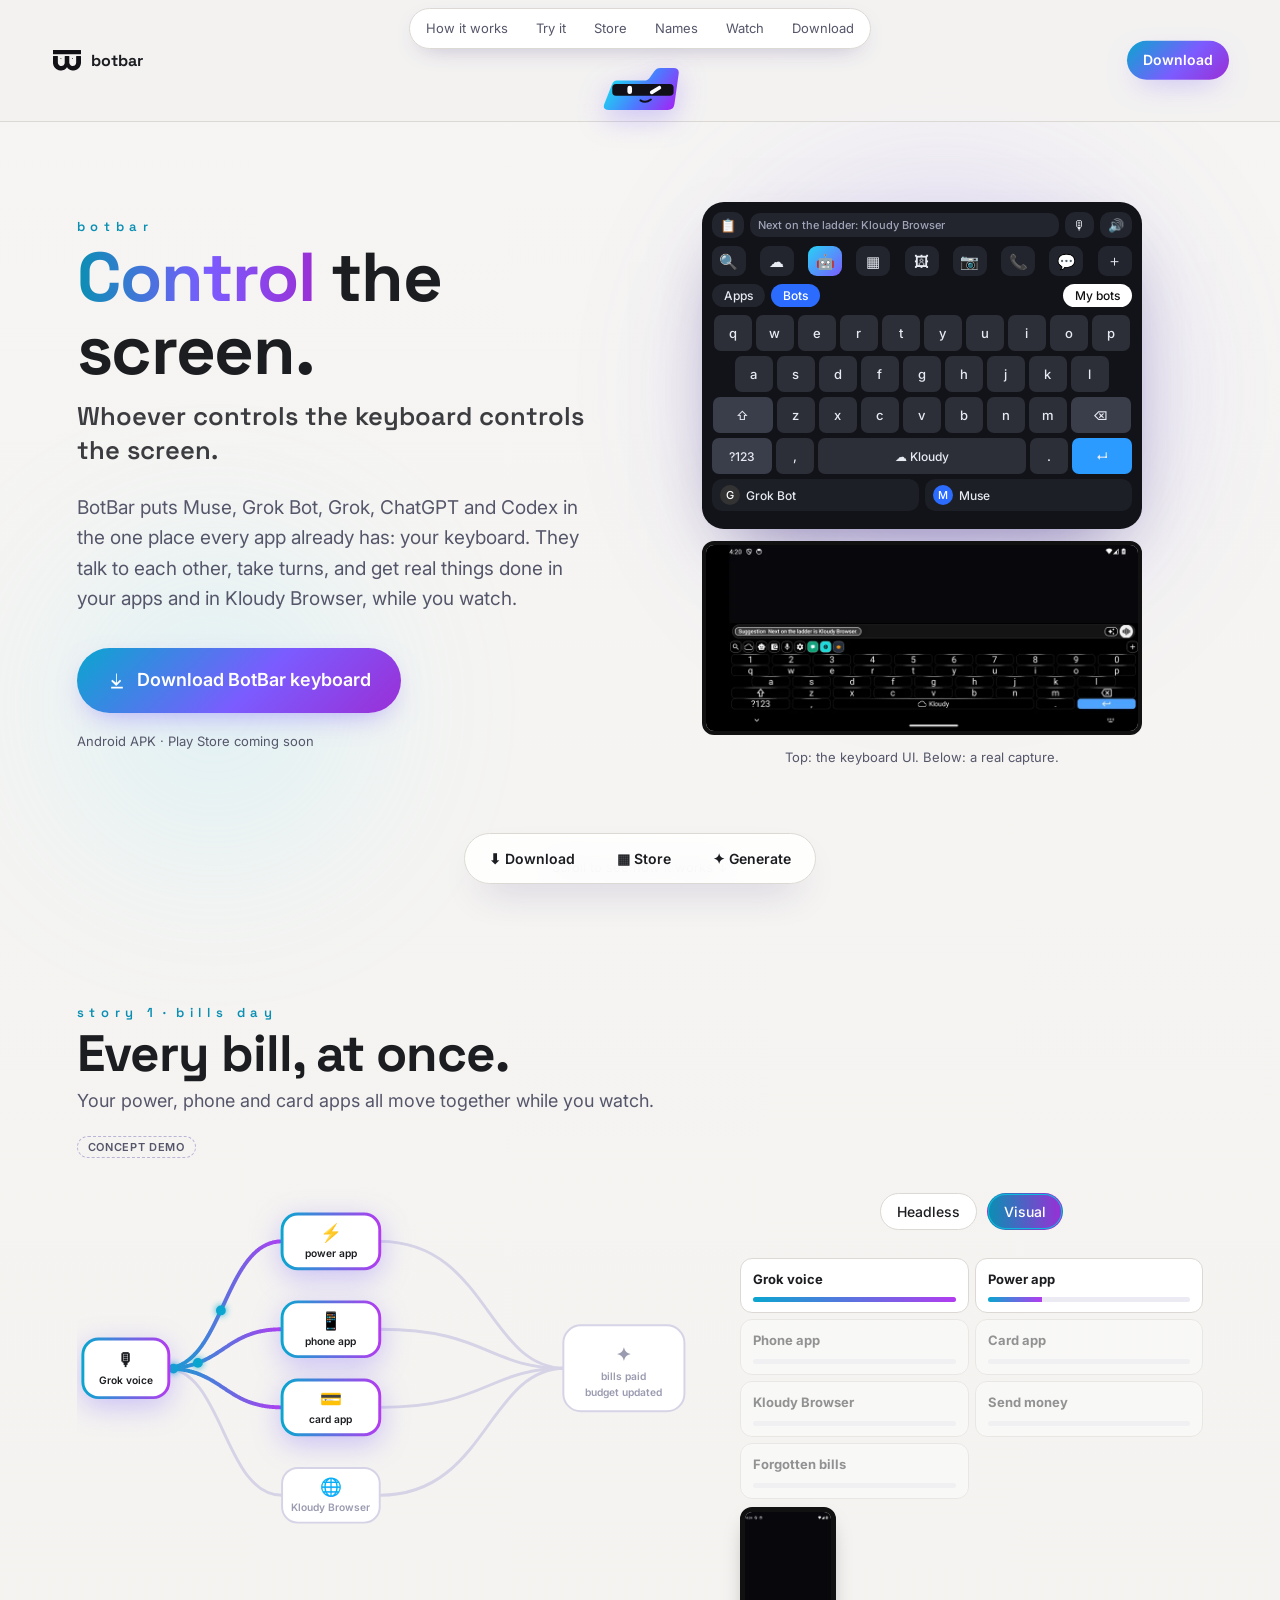
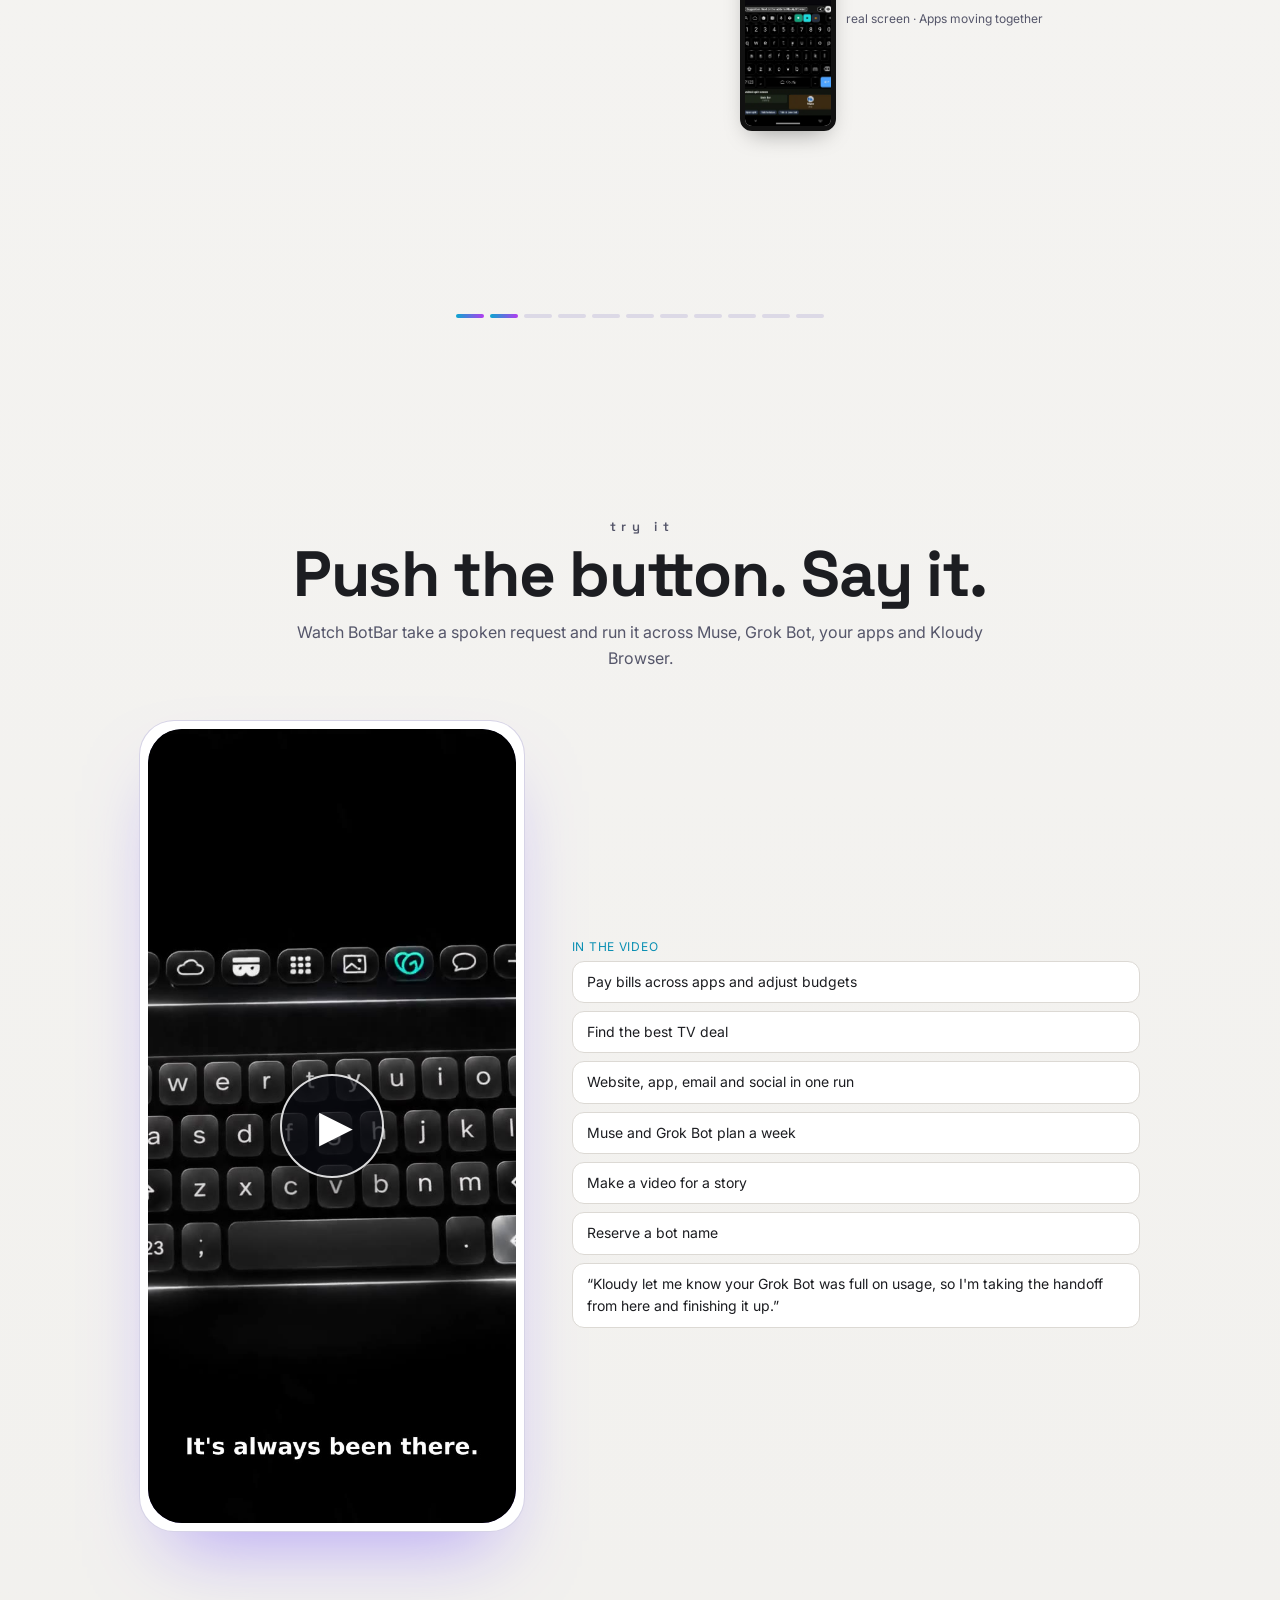
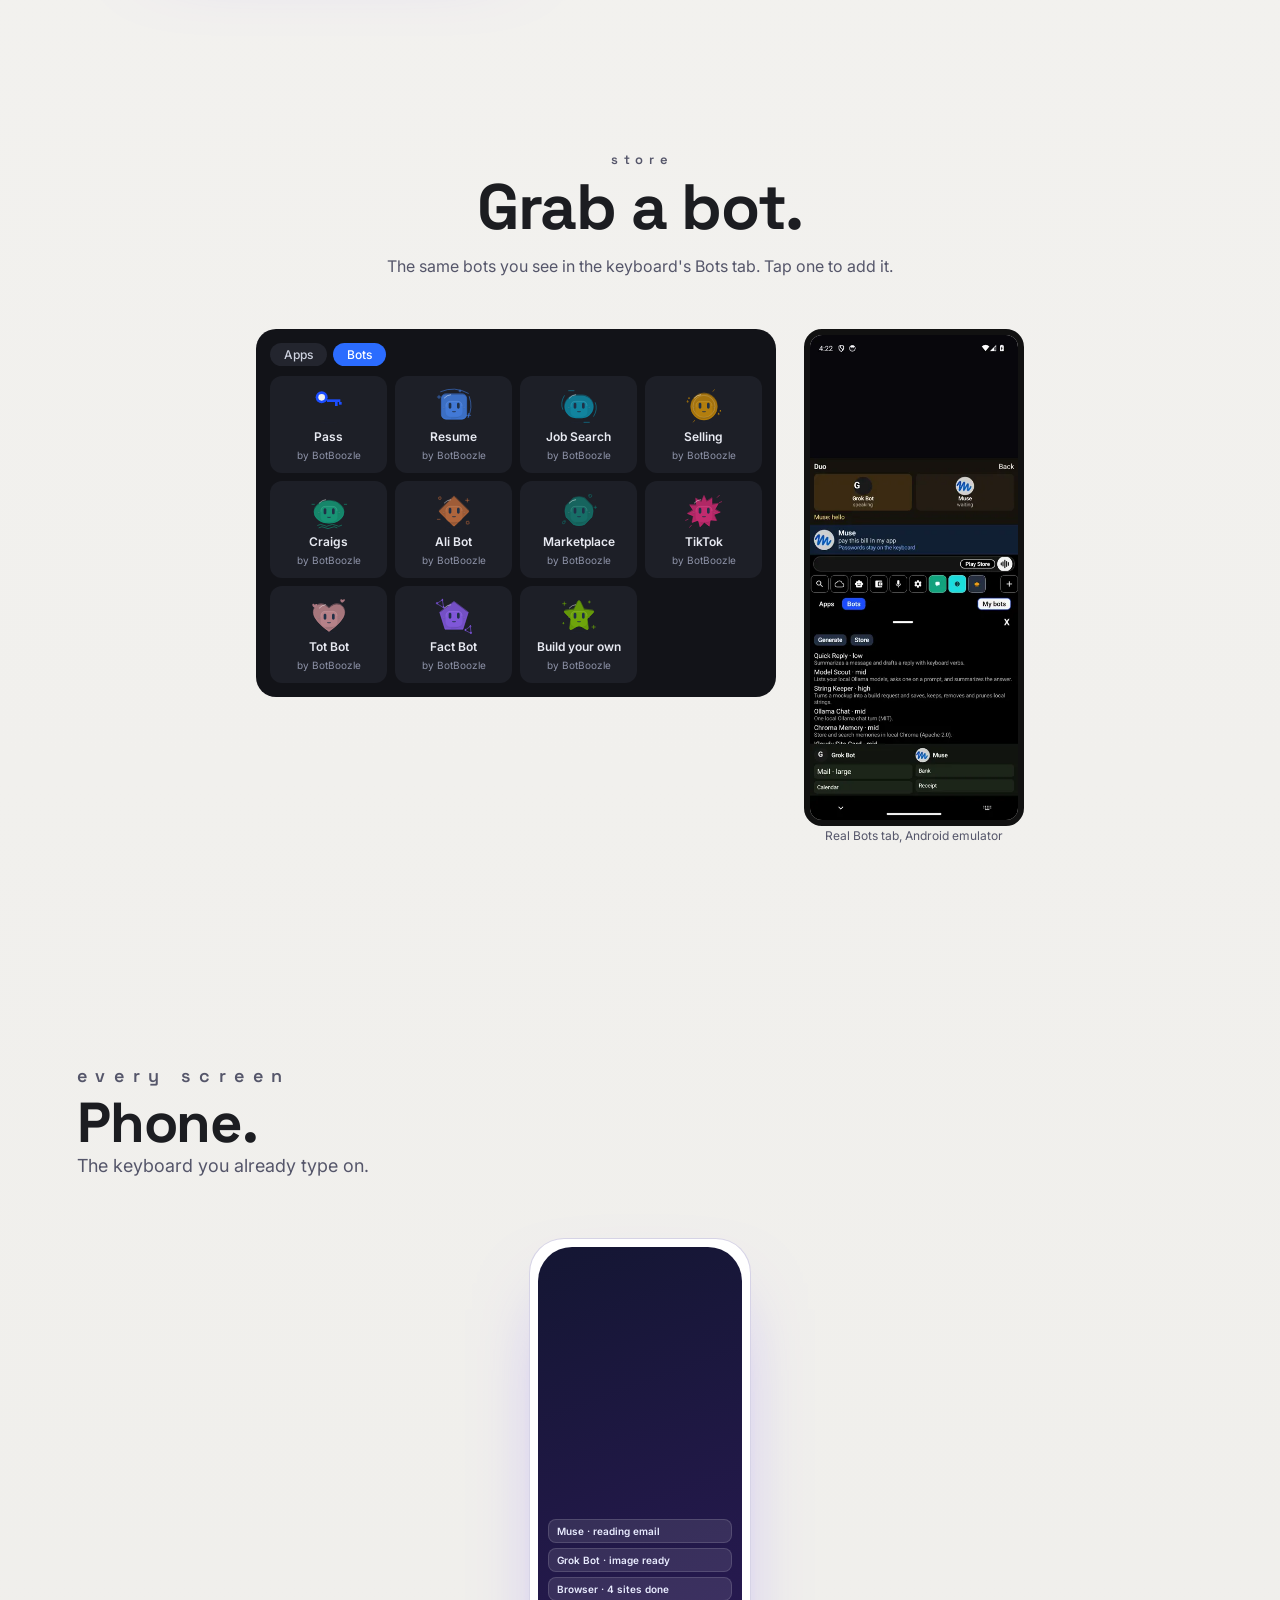
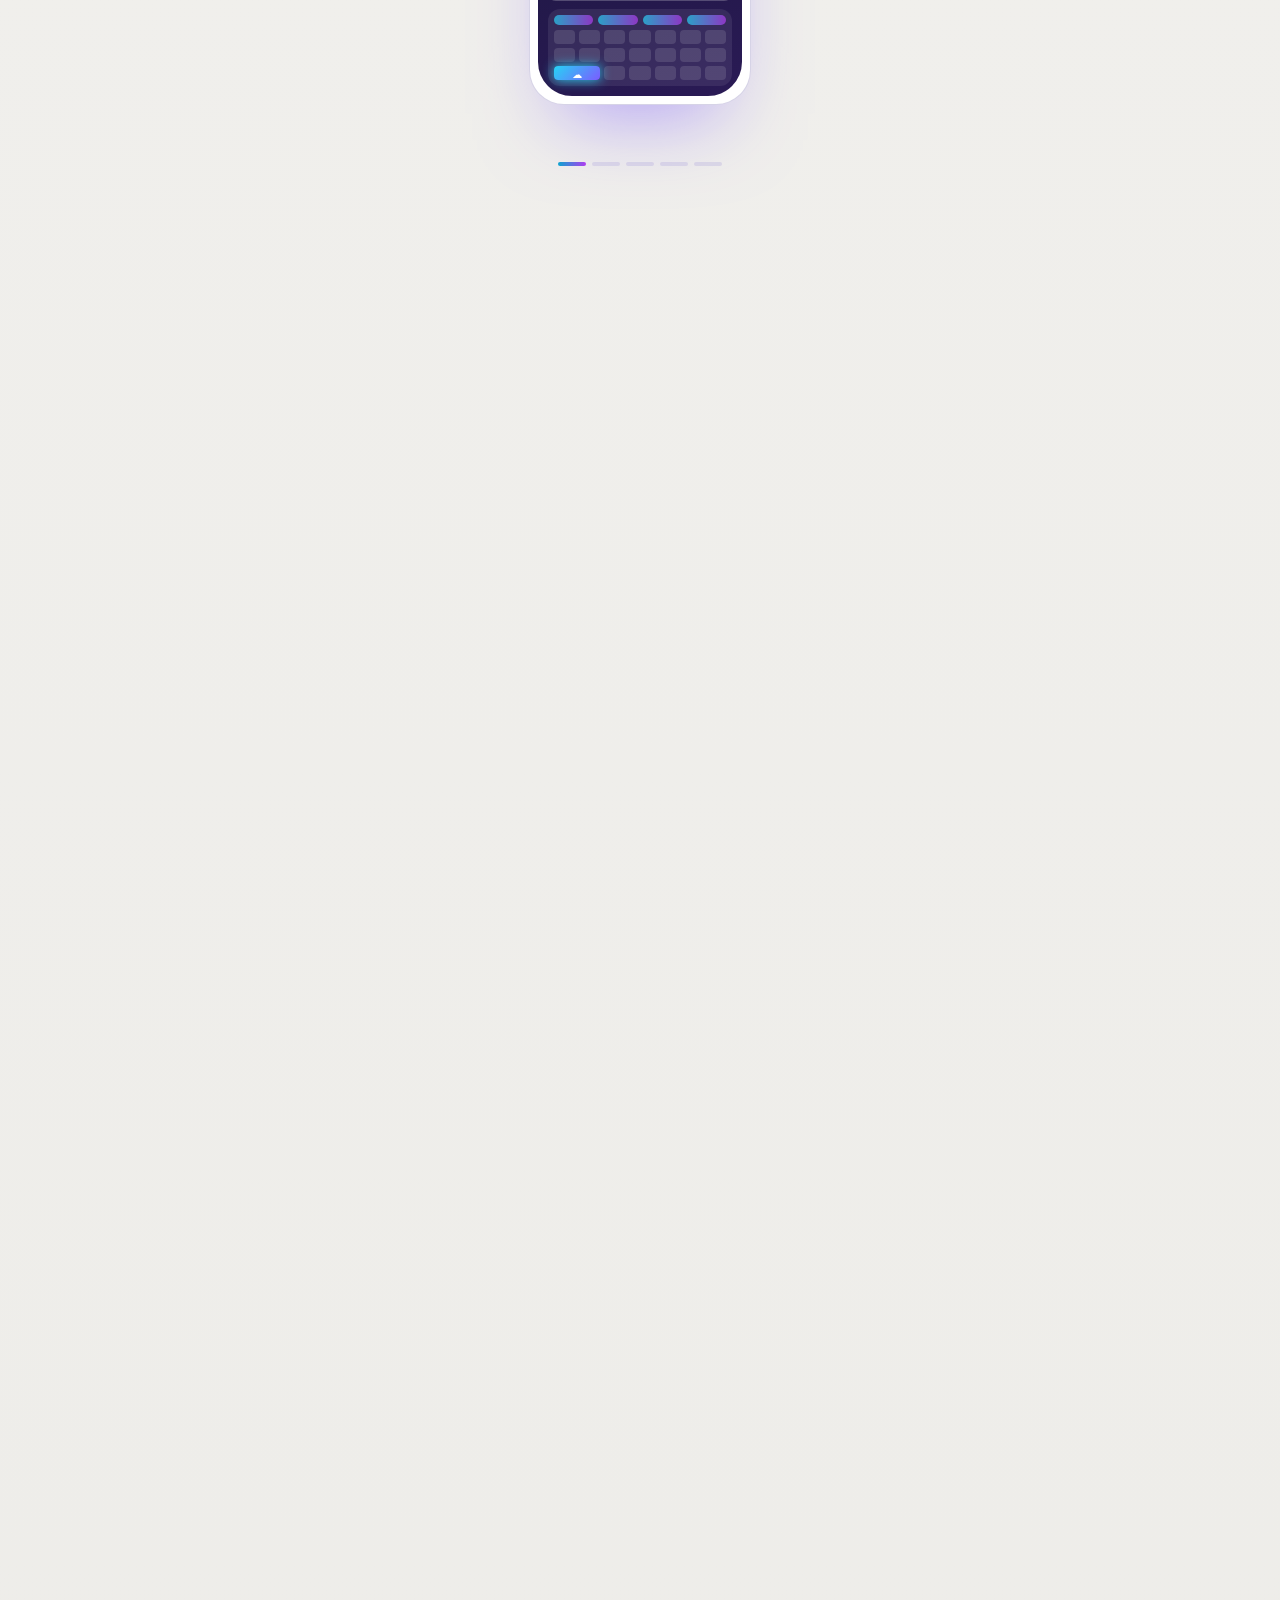
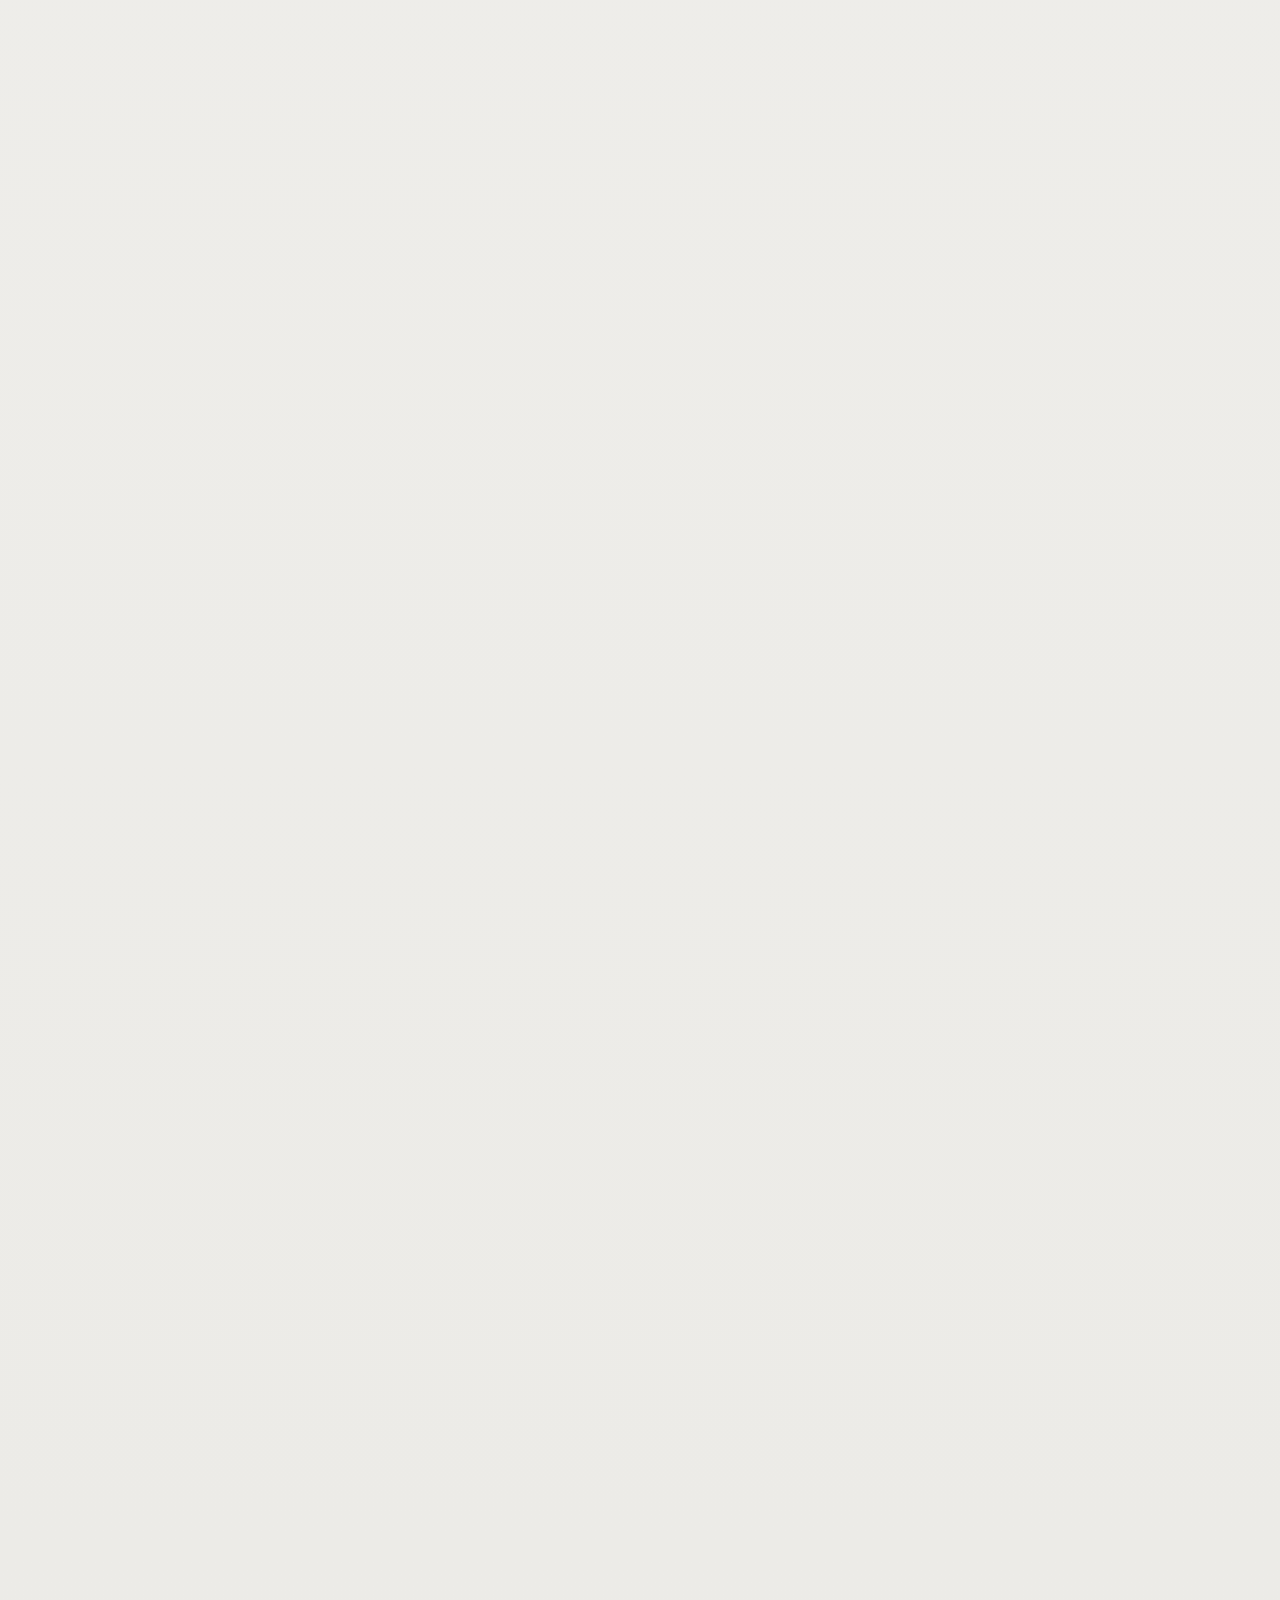
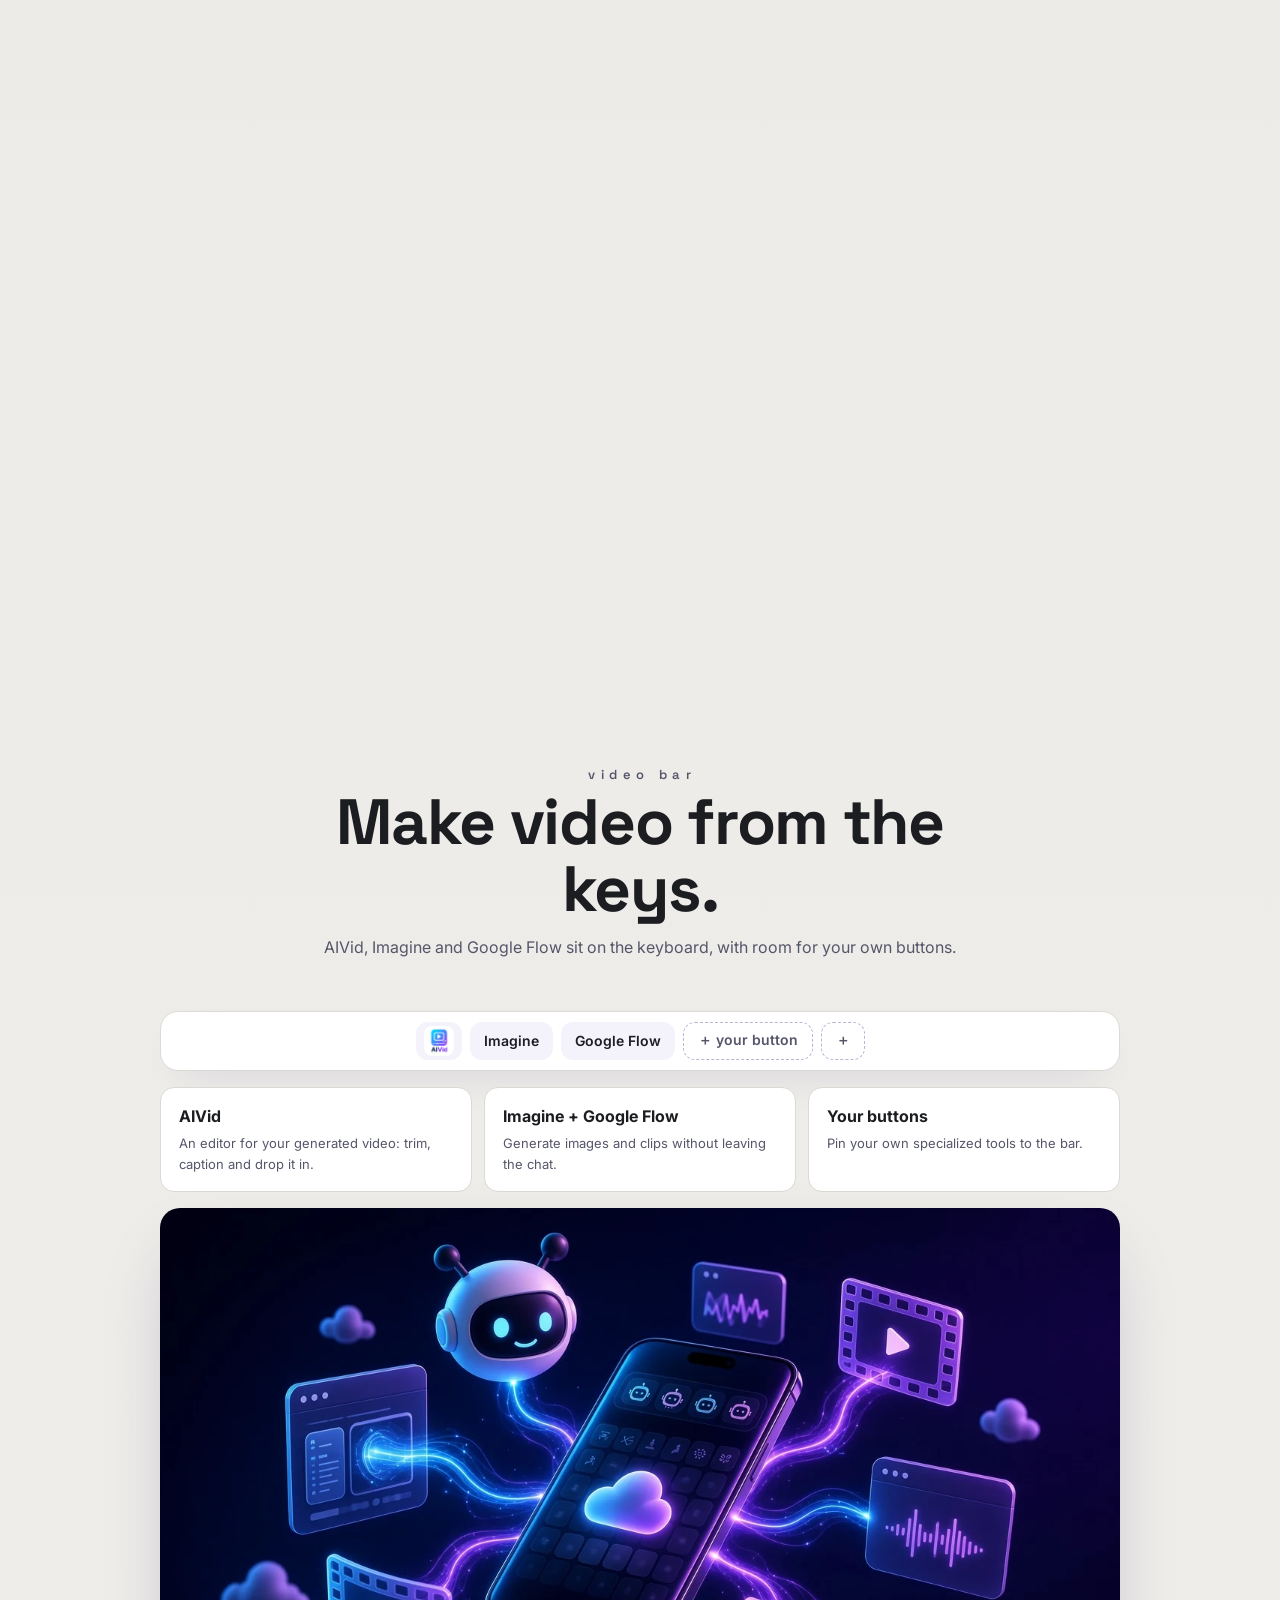
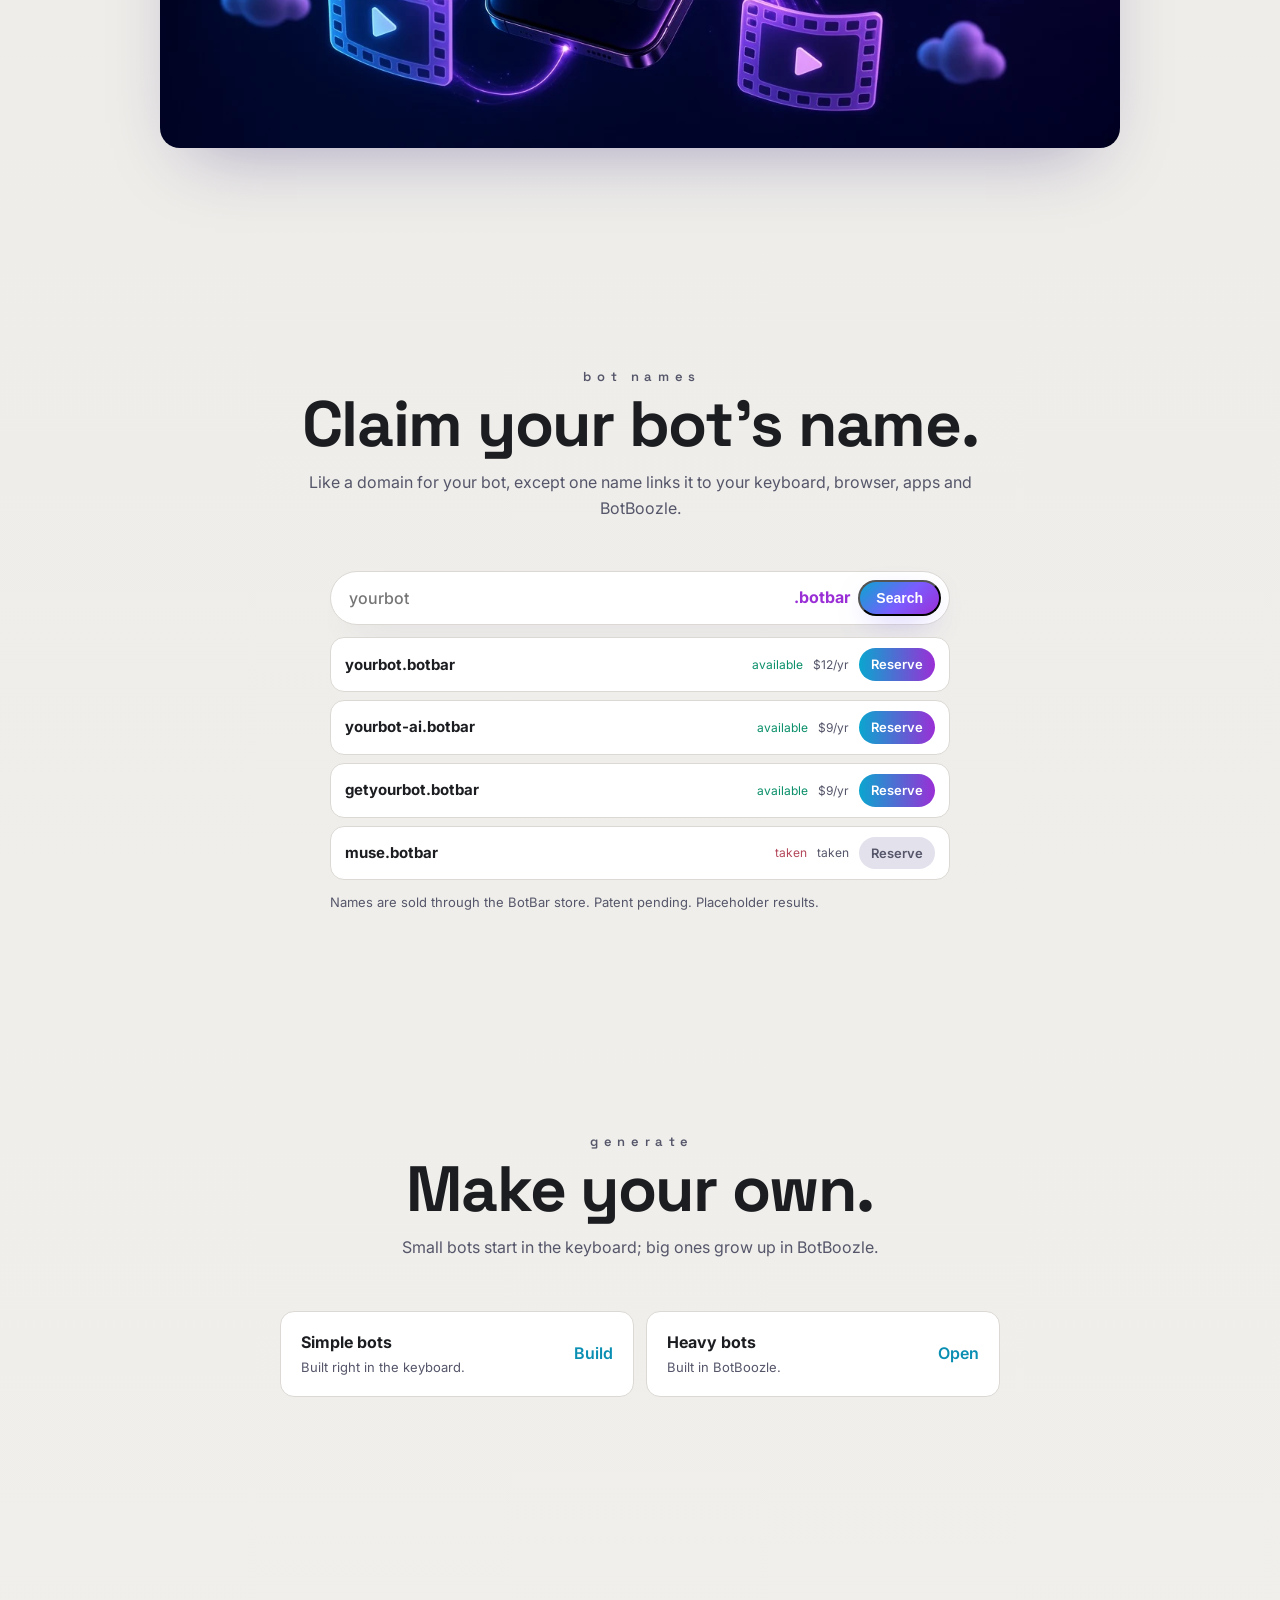
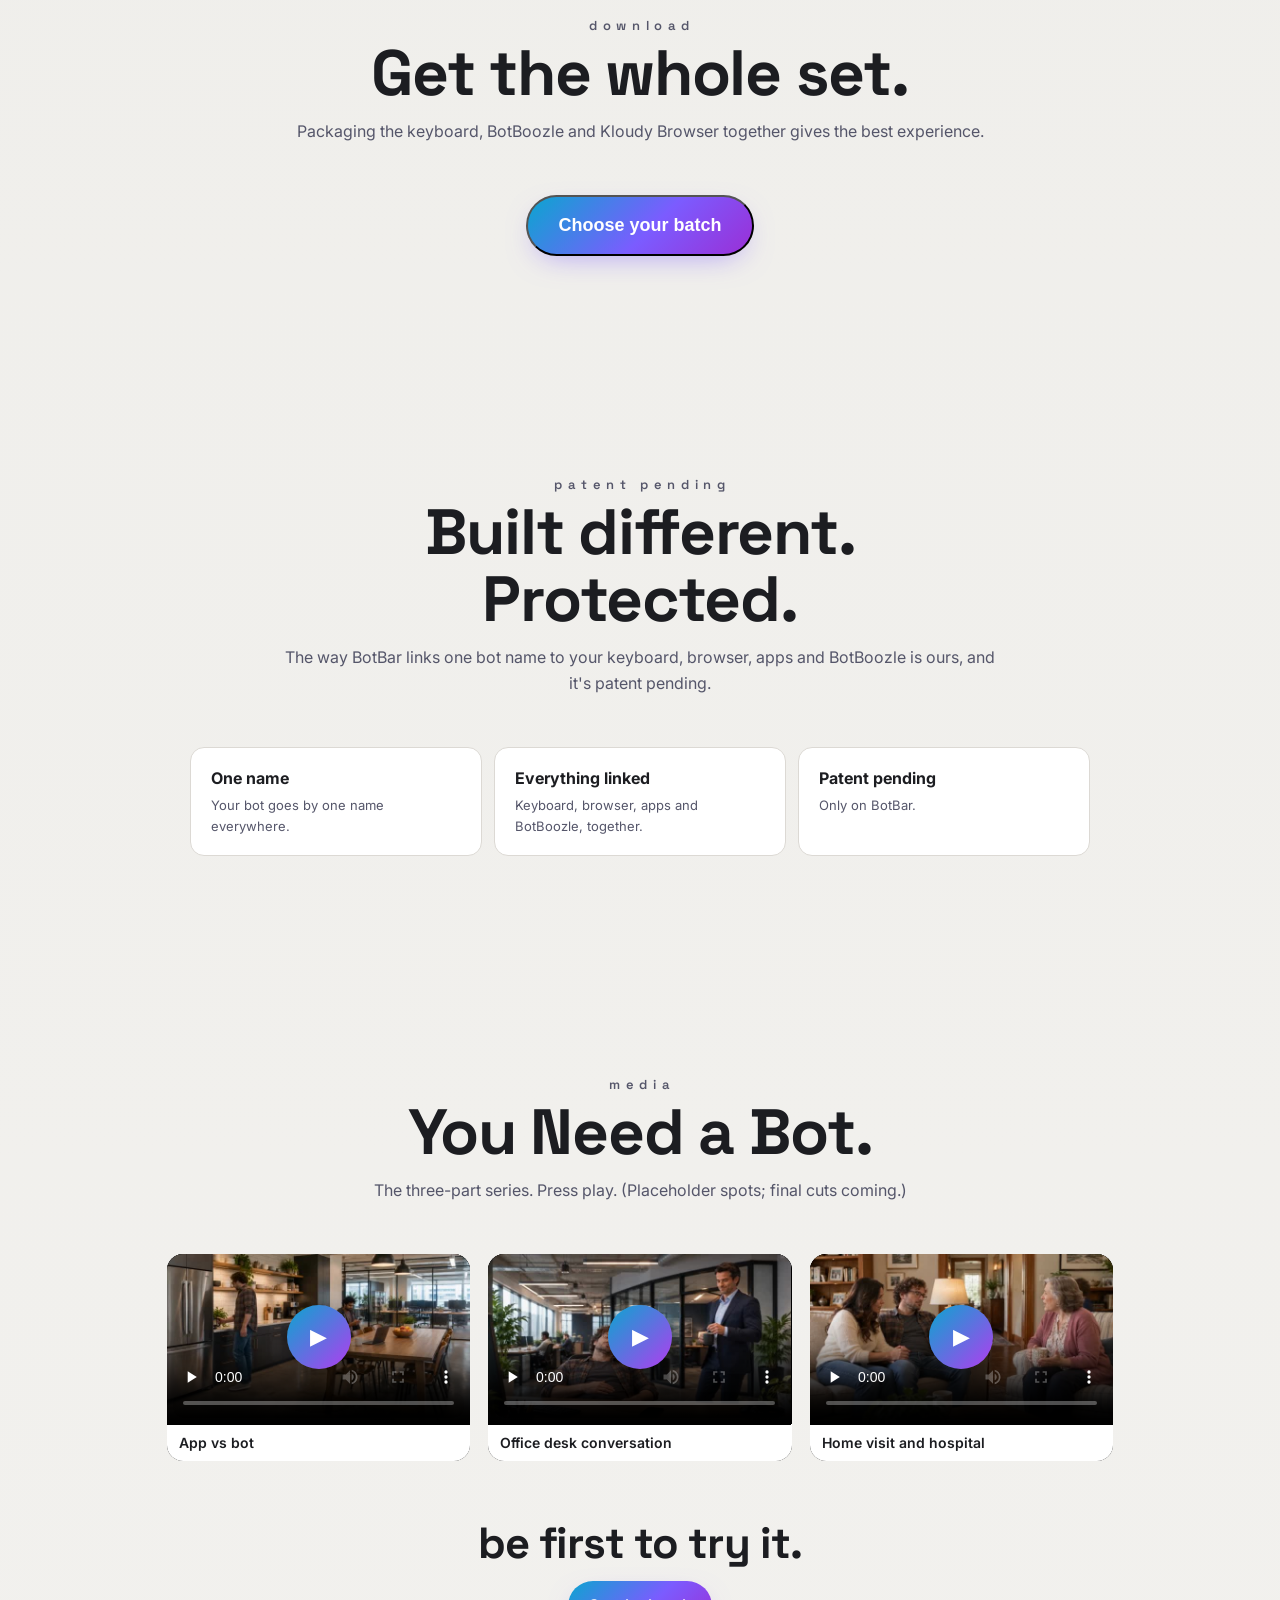
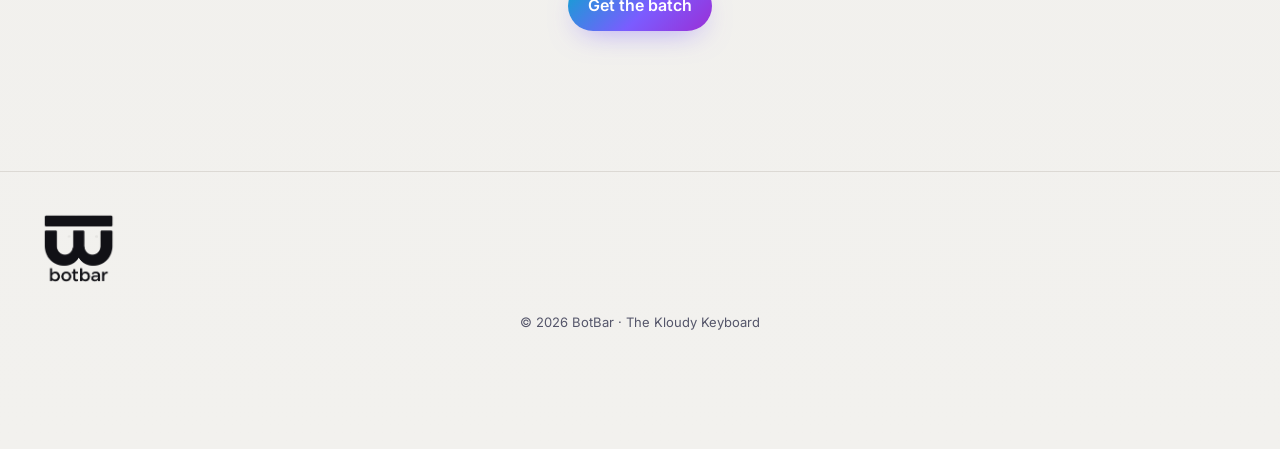
==== commit 91b7cae2: "Mirror botbar-io feat/marketing-site f779cde (v11 brand + Control the screen.)" ====
--- a/index.html
+++ b/index.html
@@ -1,18 +1,18 @@
 <!doctype html>
 <html lang="en"><head>
 <meta charset="utf-8"><meta name="viewport" content="width=device-width,initial-scale=1">
-<title>BotBar — Whoever controls the keyboard controls the device.</title>
-<meta name="description" content="Whoever controls the keyboard controls the device. BotBar is the Kloudy Keyboard: an Android AI keyboard that syncs your AIs, apps and browser in one place.">
-<meta property="og:image" content="/assets/brand/icon-512.png">
+<title>BotBar — Control the screen.</title>
+<meta name="description" content="Control the screen. Whoever controls the keyboard controls the screen. BotBar is the Kloudy Keyboard: an Android AI keyboard that syncs your AIs, apps and browser in one place.">
+<meta property="og:image" content="https://botbar.io/assets/brand/og-image.png"><meta property="og:title" content="BotBar — Control the screen."><meta name="twitter:card" content="summary_large_image"><meta name="twitter:image" content="https://botbar.io/assets/brand/og-image.png">
 <link rel="preconnect" href="https://fonts.googleapis.com"><link href="https://fonts.googleapis.com/css2?family=Inter:wght@400;500;600;800&family=Space+Grotesk:wght@500;700&display=swap" rel="stylesheet">
 <link rel="stylesheet" href="styles.css">
 <link rel="stylesheet" href="light.css">
-<link rel="icon" type="image/png" sizes="32x32" href="assets/brand/icon-32.png"><link rel="icon" type="image/svg+xml" href="assets/brand/botbar-mark.svg"><link rel="apple-touch-icon" sizes="180x180" href="assets/brand/icon-180.png">
+<link rel="icon" href="/favicon.ico" sizes="any"><link rel="icon" type="image/png" sizes="32x32" href="assets/brand/icon-32.png"><link rel="icon" type="image/svg+xml" href="assets/brand/botbar-mark.svg?v=11"><link rel="apple-touch-icon" sizes="180x180" href="assets/brand/icon-180.png">
 <meta name="theme-color" content="#f3f2f0">
 </head><body>
 <div class="progress" id="progress"></div>
 <header class="nav">
-  <a class="brand" href="#top"><img class="logo-mark" src="assets/brand/botbar-mark.svg" alt="" width="30" height="23"> BotBar</a>
+  <a class="brand" href="#top"><img class="logo-mark" src="assets/brand/botbar-mark.svg?v=11" alt="" width="30" height="22"> botbar</a>
   <button class="bbface" id="bbface" aria-label="BotBar bot, tap me"><svg class="bb-svg" viewBox="0 0 200 112" aria-hidden="true"><defs><linearGradient id="bbf" x1="0" y1=".3" x2="1" y2=".7"><stop offset="0" stop-color="#14e6ee"/><stop offset=".55" stop-color="#4b7cff"/><stop offset="1" stop-color="#9b2cf5"/></linearGradient></defs><path class="bb-body" fill="url(#bbf)" d="M45 36H110Q119 36 124 28L134 14Q139 6 148 6H180Q194 6 192 20L182 92Q180 106 166 106H26Q10 106 15 92L33 46Q37 36 45 36Z"/><rect class="bb-visor" x="34" y="44" width="146" height="28" rx="9" fill="#111018"/><g class="bb-eyes"><rect class="bb-pill" x="70" y="48" width="11" height="20" rx="5.5" fill="#fff"/><path class="bb-wink" d="M128 64L146 53" stroke="#fff" stroke-width="9" stroke-linecap="round"/></g><path class="bb-mouth" d="M101 83Q113 91 126 81" fill="none" stroke="#111018" stroke-width="4.5" stroke-linecap="round"/></svg><span class="bb-say"></span></button>
   <nav><a href="#route">How it works</a><a href="#demo">Try it</a><a href="#store">Store</a><a href="#names">Names</a><a href="#watch">Watch</a><a href="#download">Download</a></nav>
   <a class="btn sm" href="/download/botbar-keyboard.apk" download>Download</a>
@@ -22,7 +22,8 @@
   <div class="glow g1"></div><div class="glow g2"></div>
   <div class="hero-copy reveal">
     <p class="kick">b o t b a r</p>
-    <h1>whoever <span class="grad">controls the keyboard</span> controls the device.</h1>
+    <h1><span class="grad">Control</span> the screen.</h1>
+    <p class="sub-tag">Whoever controls the keyboard controls the screen.</p>
     <p class="lede">BotBar puts Muse, Grok Bot, Grok, ChatGPT and Codex in the one place every app already has: your keyboard. They talk to each other, take turns, and get real things done in your apps and in Kloudy Browser, while you watch.</p>
     <div class="cta-row">
       <a class="btn big" href="/download/botbar-keyboard.apk" download><svg viewBox="0 0 24 24" width="20" height="20"><path fill="currentColor" d="M12 3v11.2l3.6-3.6 1.4 1.4-6 6-6-6 1.4-1.4L11 14.2V3h1zM5 19h14v2H5z"/></svg> Download BotBar keyboard</a>
@@ -132,7 +133,7 @@
   <div class="vrow3 reveal"><figure class="yv"><video controls preload="none" playsinline data-present-id="video-app-vs-bot" poster="assets/video/app-vs-bot.jpg" src="assets/video/app-vs-bot.mp4"></video><button class="yplay" aria-label="Play App vs bot">▶</button><figcaption>App vs bot</figcaption></figure><figure class="yv"><video controls preload="none" playsinline data-present-id="video-office-desk" poster="assets/video/office-desk.jpg" src="assets/video/office-desk.mp4"></video><button class="yplay" aria-label="Play Office desk conversation">▶</button><figcaption>Office desk conversation</figcaption></figure><figure class="yv"><video controls preload="none" playsinline data-present-id="video-home-visit" poster="assets/video/home-visit.jpg" src="assets/video/home-visit.mp4"></video><button class="yplay" aria-label="Play Home visit and hospital">▶</button><figcaption>Home visit and hospital</figcaption></figure></div>
 <div class="close-cta"><h3>be first to try it.</h3><a class="btn" href="#download">Get the batch</a></div></section>
 
-<footer><img class="logo-mark" src="assets/brand/botbar-mark.svg" alt="BotBar" width="36" height="28"><br>© 2026 BotBar · The Kloudy Keyboard</footer>
+<footer><img class="logo-full" src="assets/brand/botbar-logo.png" alt="botbar" width="96" height="89"><br>© 2026 BotBar · The Kloudy Keyboard</footer>
 
 <div class="abar" id="abar"><button data-p="pDl">⬇ Download</button><button data-p="pStore">▦ Store</button><button data-p="pGen">✦ Generate</button></div>
 <div class="panel" id="pDl" role="dialog" aria-label="Download"><button class="px" aria-label="Close">×</button><h3>Download batch</h3><p class="pnote">Packaging these together gives the best experience. Uncheck anything you don't need.</p>
--- a/light.css
+++ b/light.css
@@ -224,3 +224,7 @@
 @media (max-width:820px){.demo-phone{height:auto;width:92vw;max-height:none}}
 .vbigplay{position:absolute;left:50%;top:50%;transform:translate(-50%,-50%);z-index:3;width:96px;height:96px;border-radius:50%;border:0;background:#0b0c12b3;color:#fff;font-size:40px;padding-left:8px;cursor:pointer;box-shadow:0 10px 40px #0008}
 .vbigplay[hidden],.vsound[hidden]{display:none}
+.demo-phone .vph .vbigplay{width:104px!important;height:104px!important;min-width:0;border-radius:50%!important;background:rgba(11,12,18,.72)!important;border:2px solid rgba(255,255,255,.85)!important;color:#fff!important;font-size:44px!important;line-height:1!important;display:flex;align-items:center;justify-content:center;padding:0 0 0 8px!important}
+.demo-phone .vph .vbigplay[hidden]{display:none!important}
+.sub-tag{font:600 clamp(18px,2vw,26px)/1.3 'Space Grotesk',Inter,sans-serif;margin:14px 0 0;opacity:.85}
+footer .logo-full{height:72px;width:auto;margin-bottom:8px}
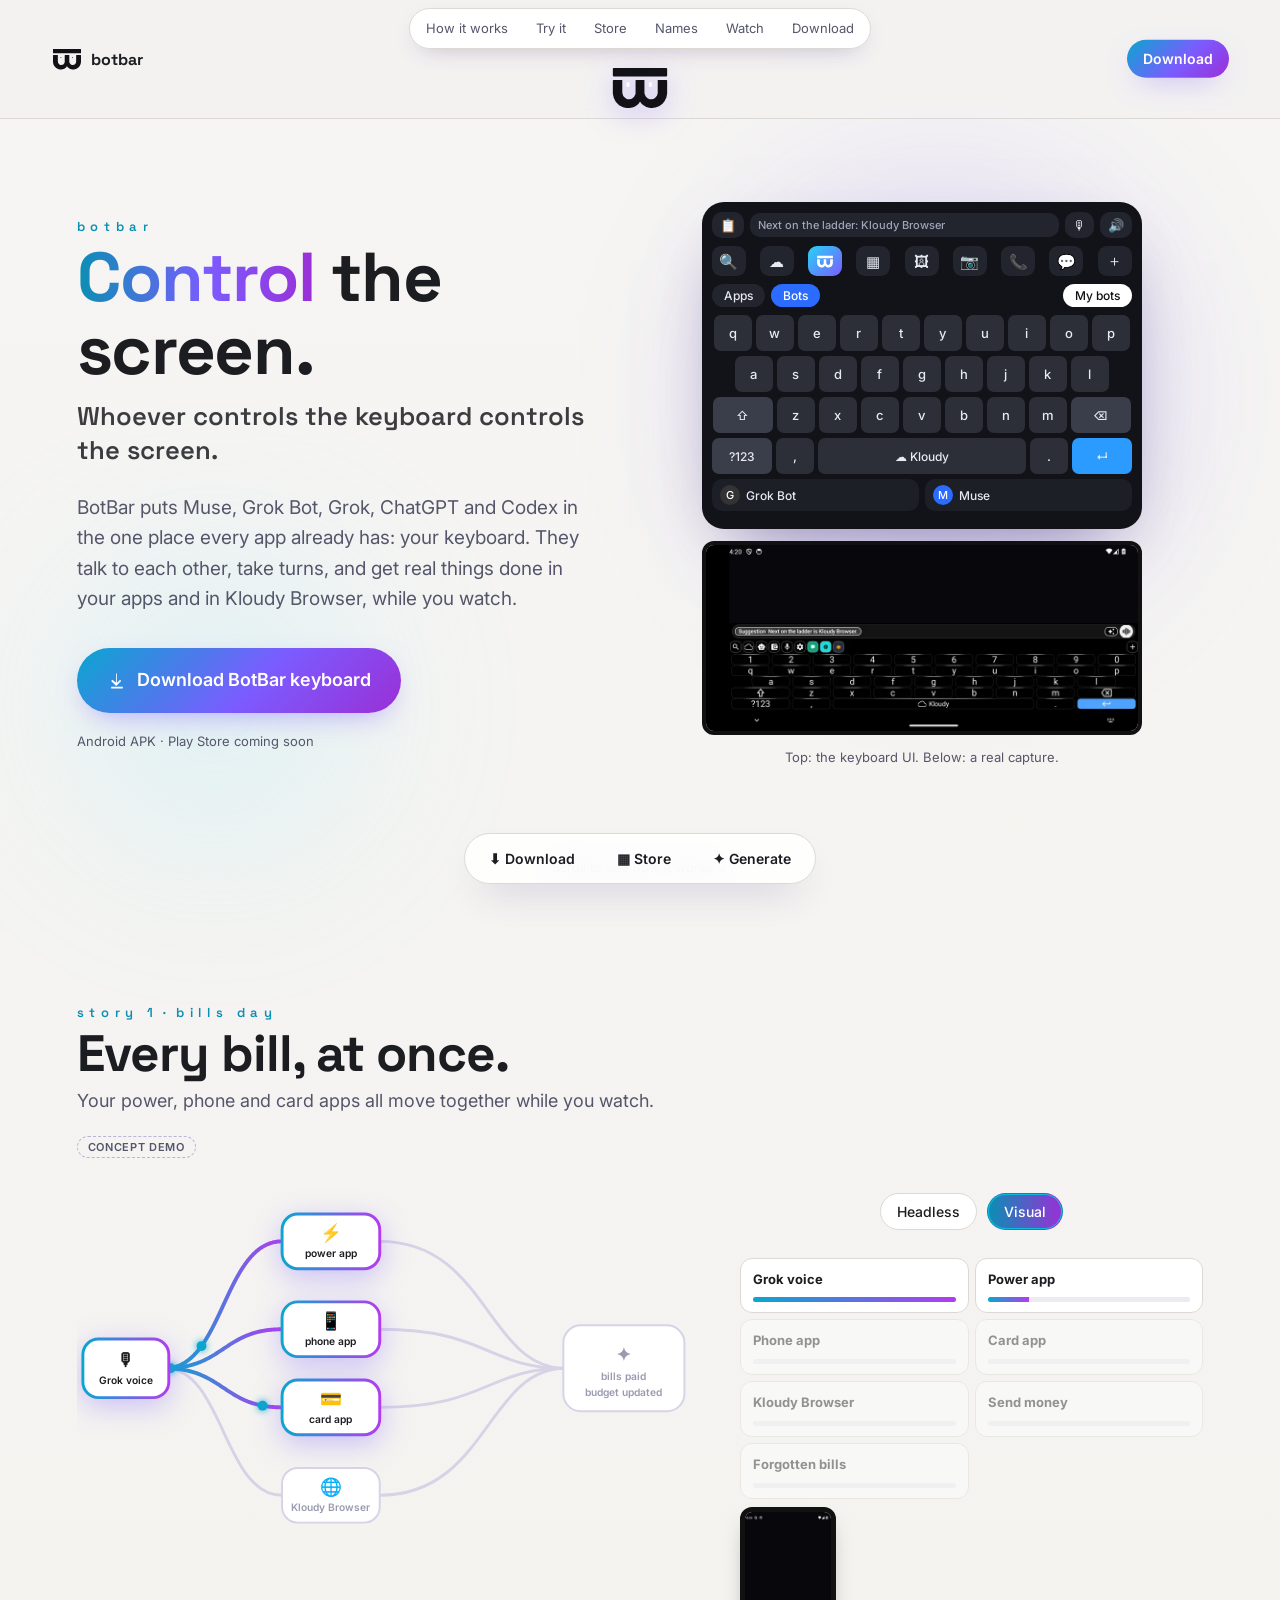
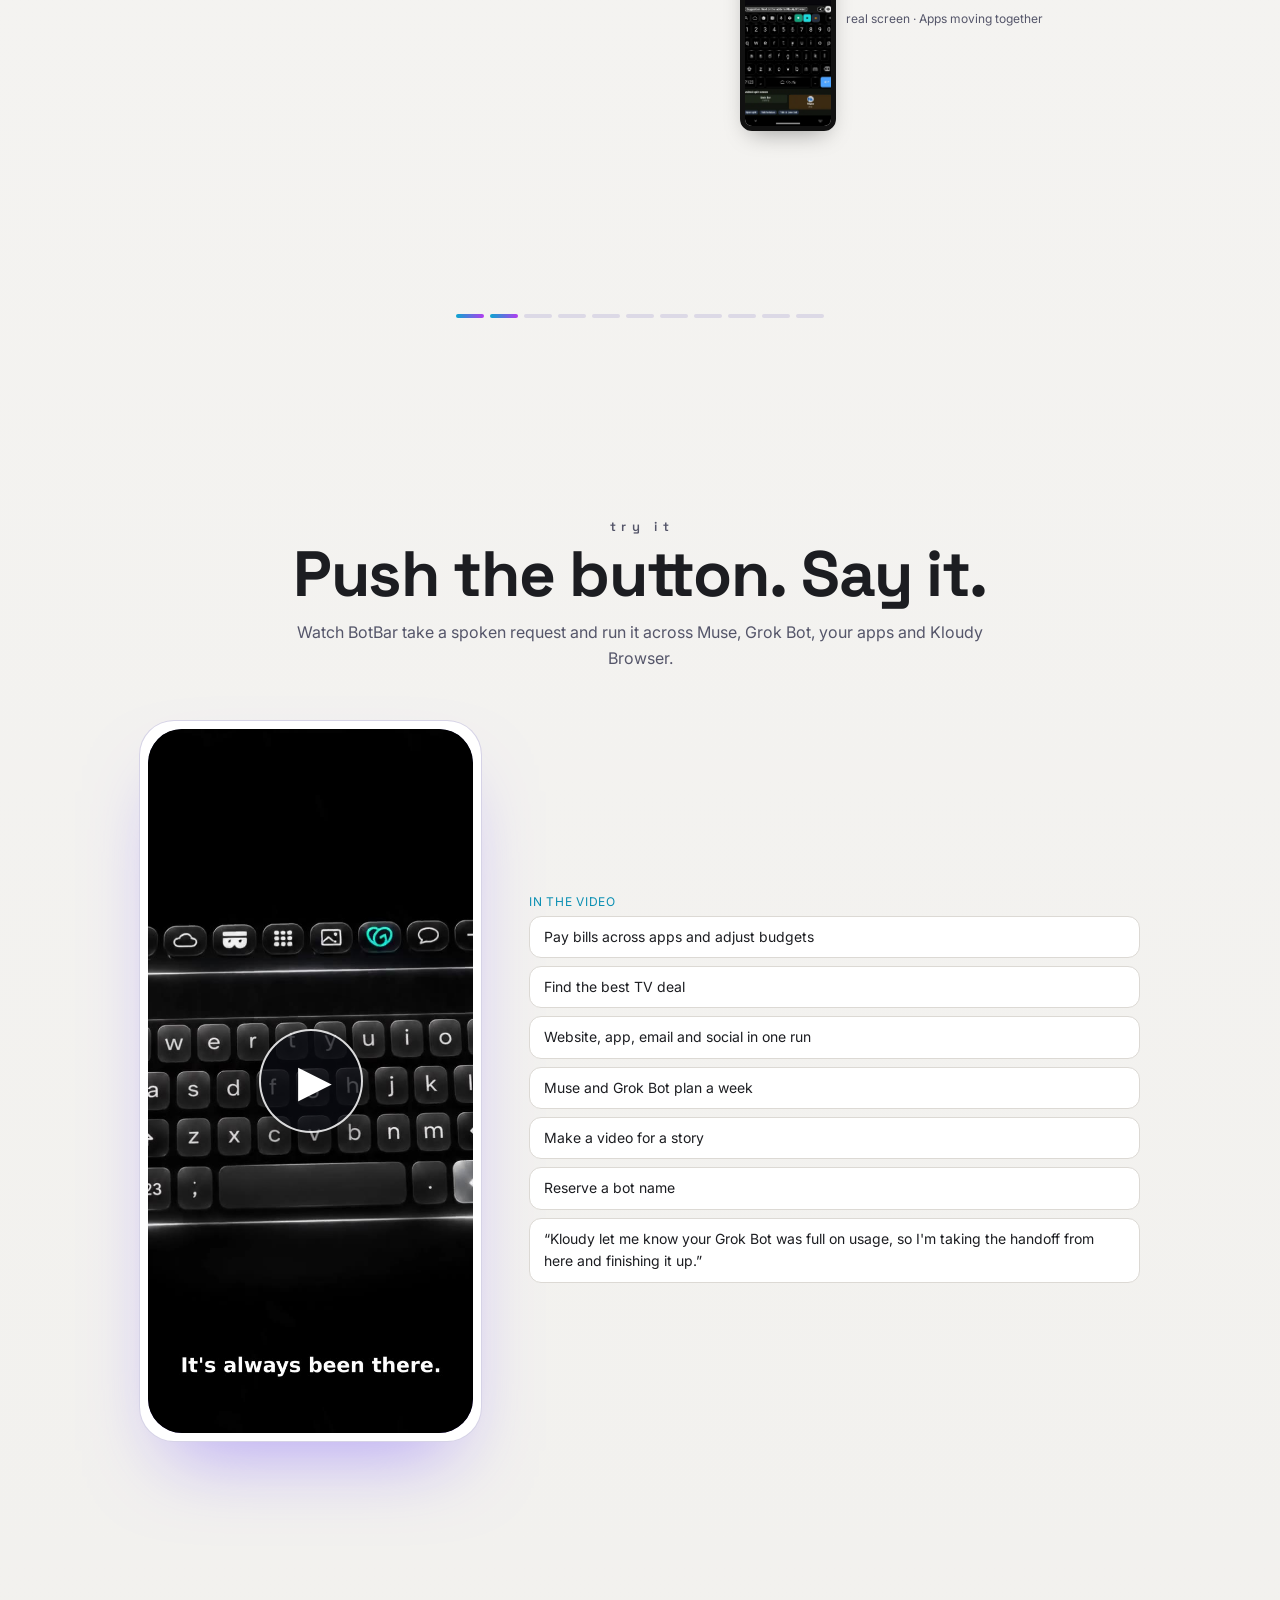
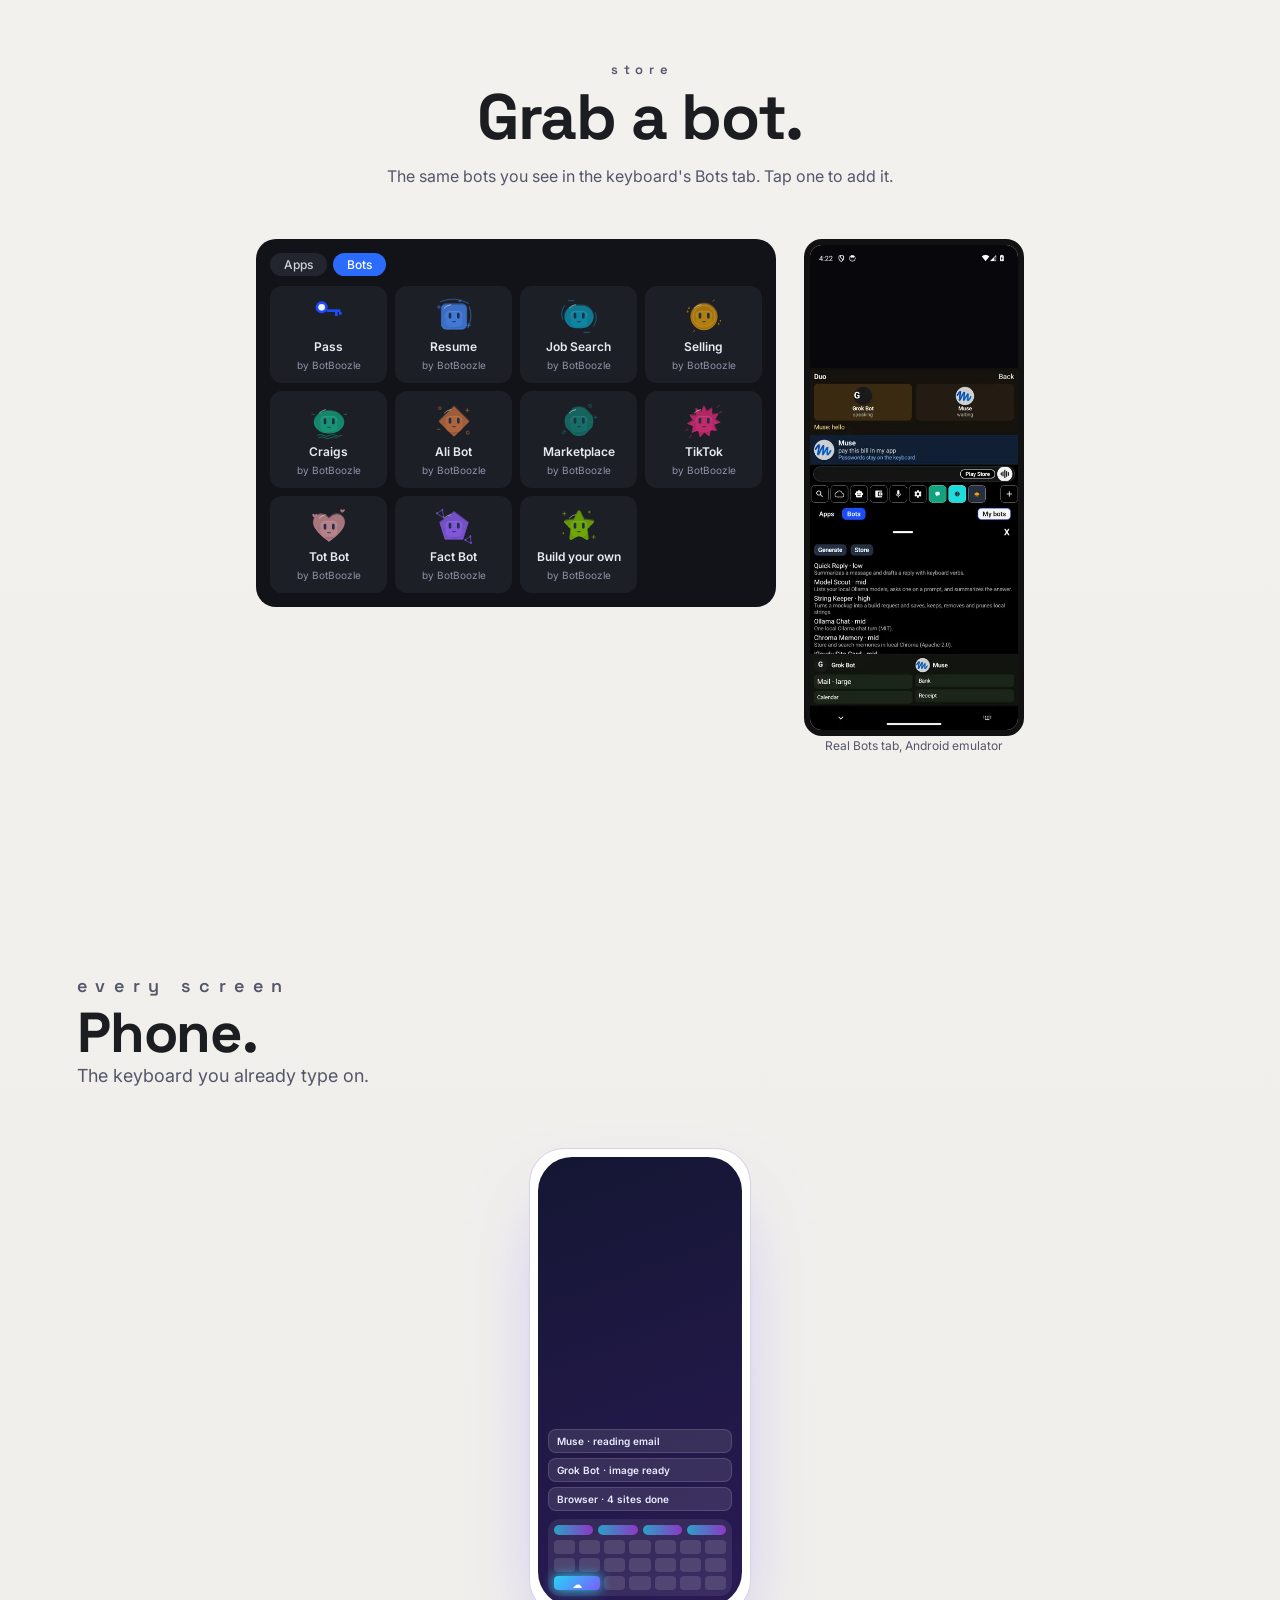
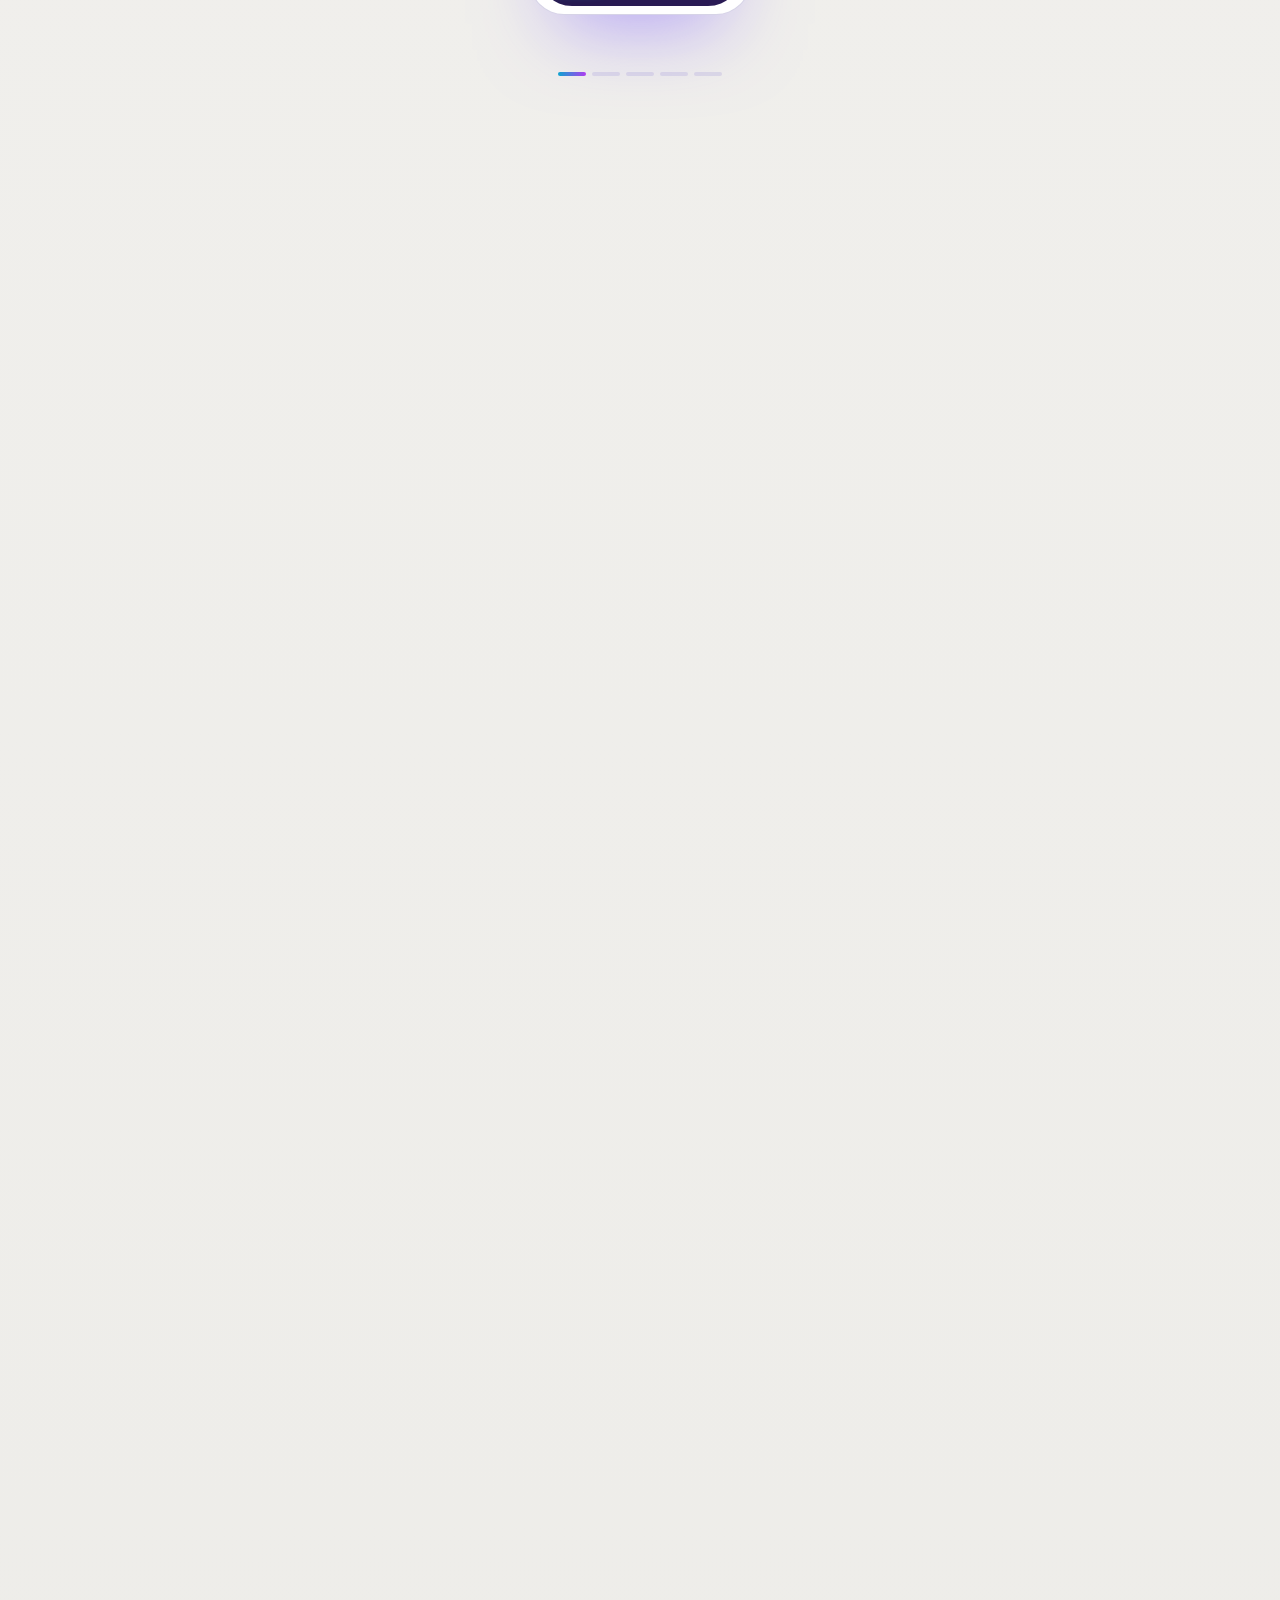
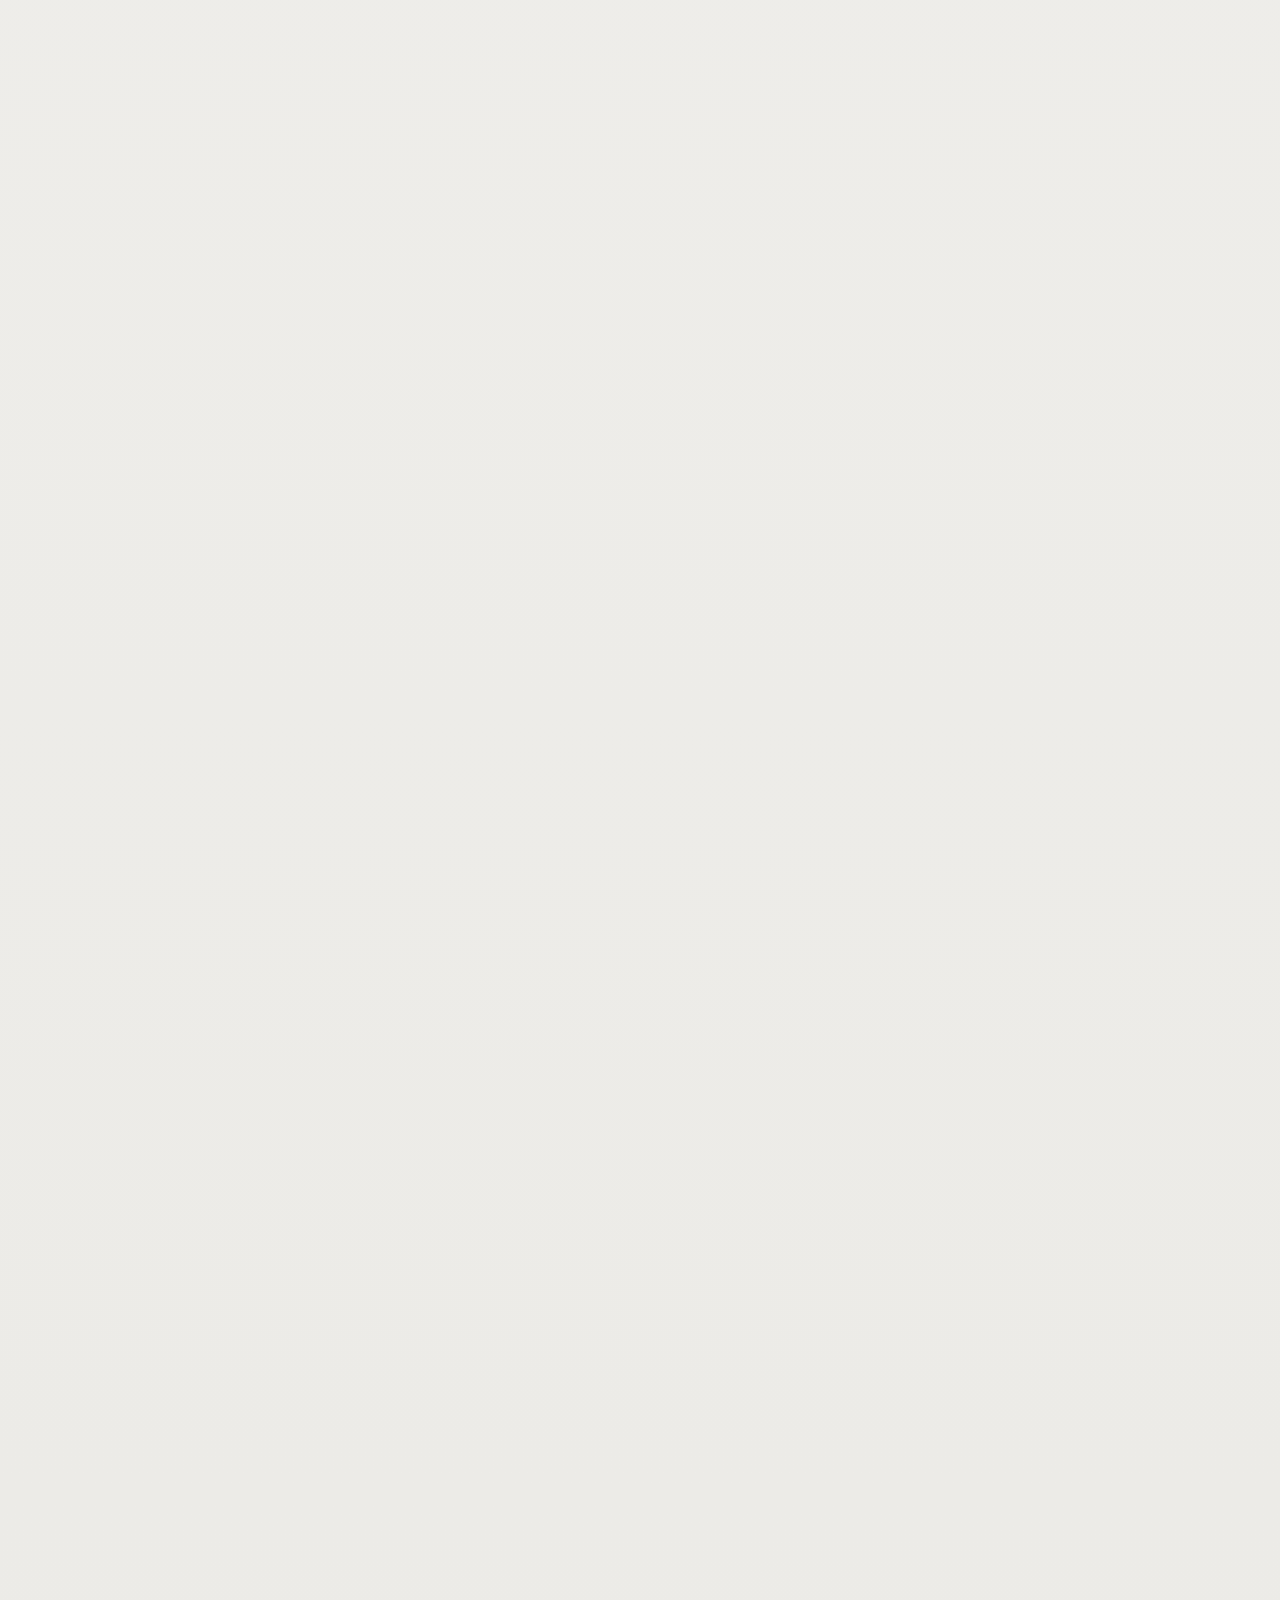
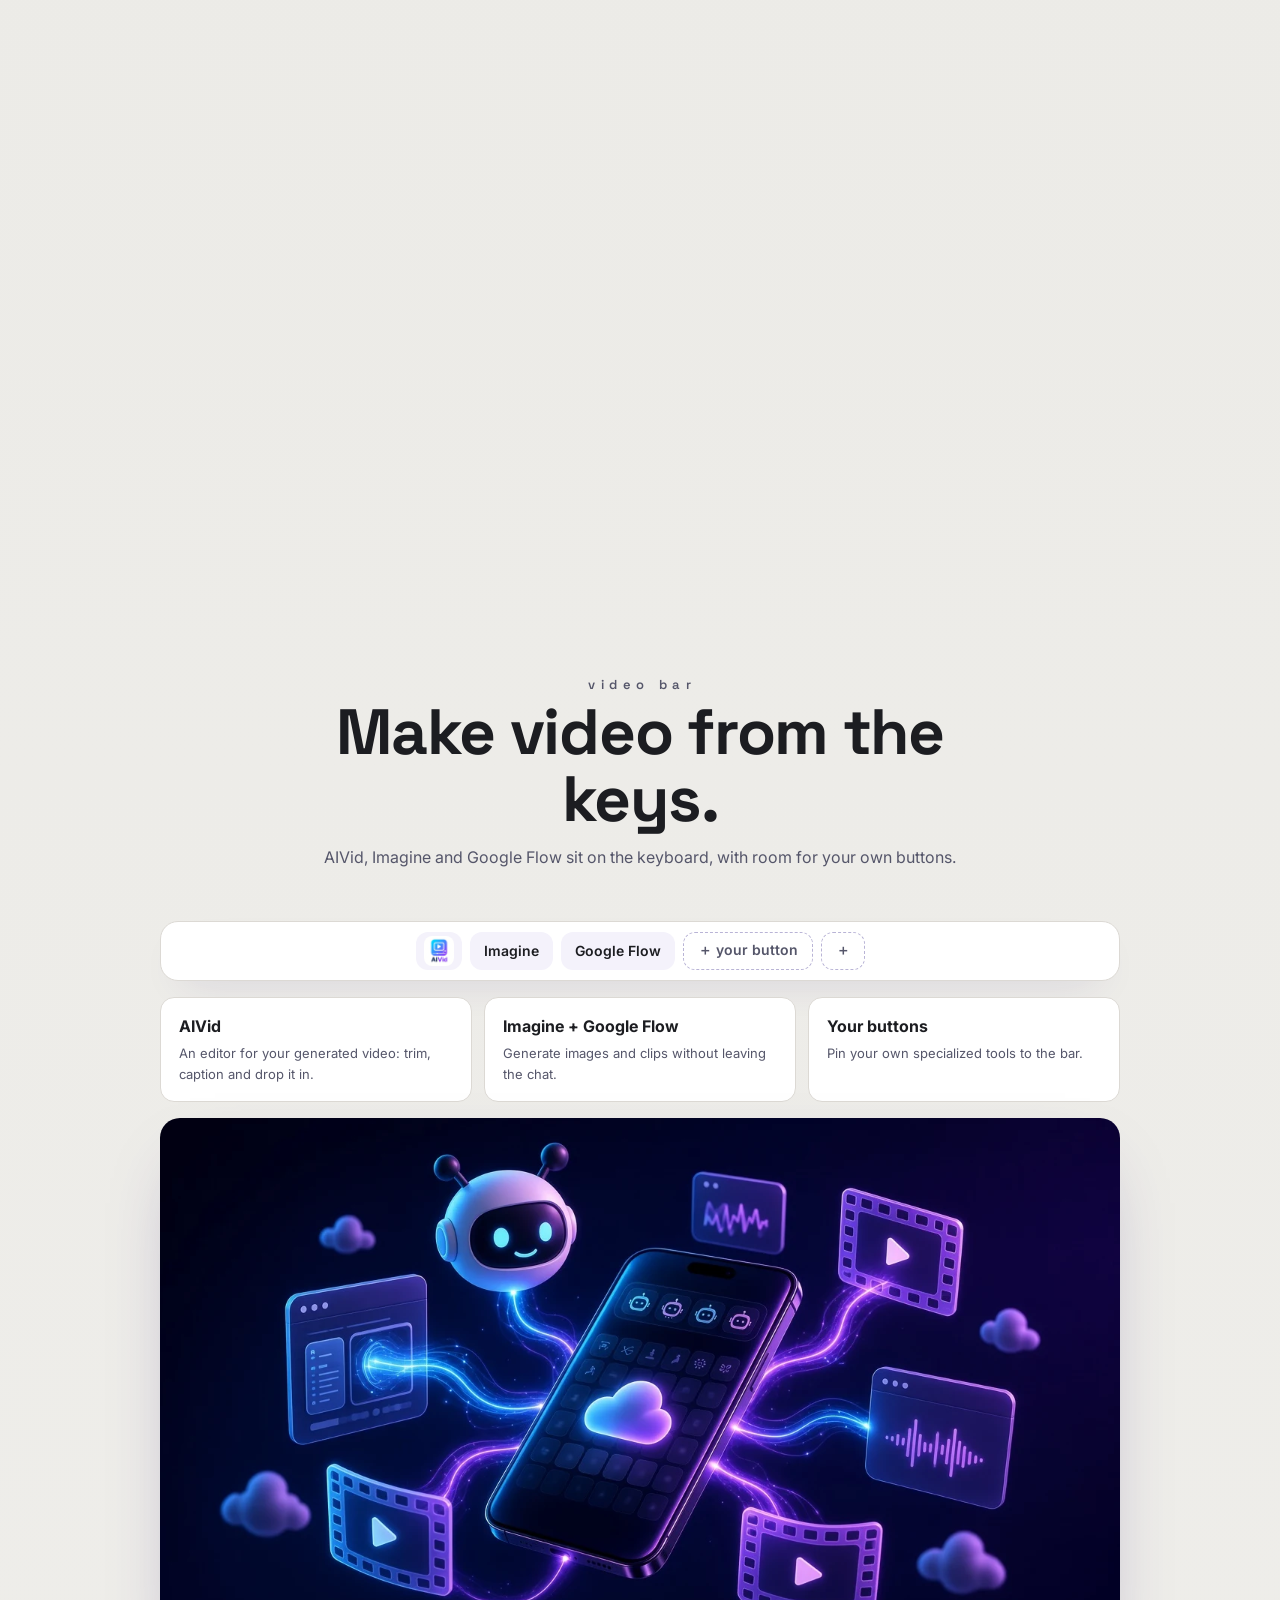
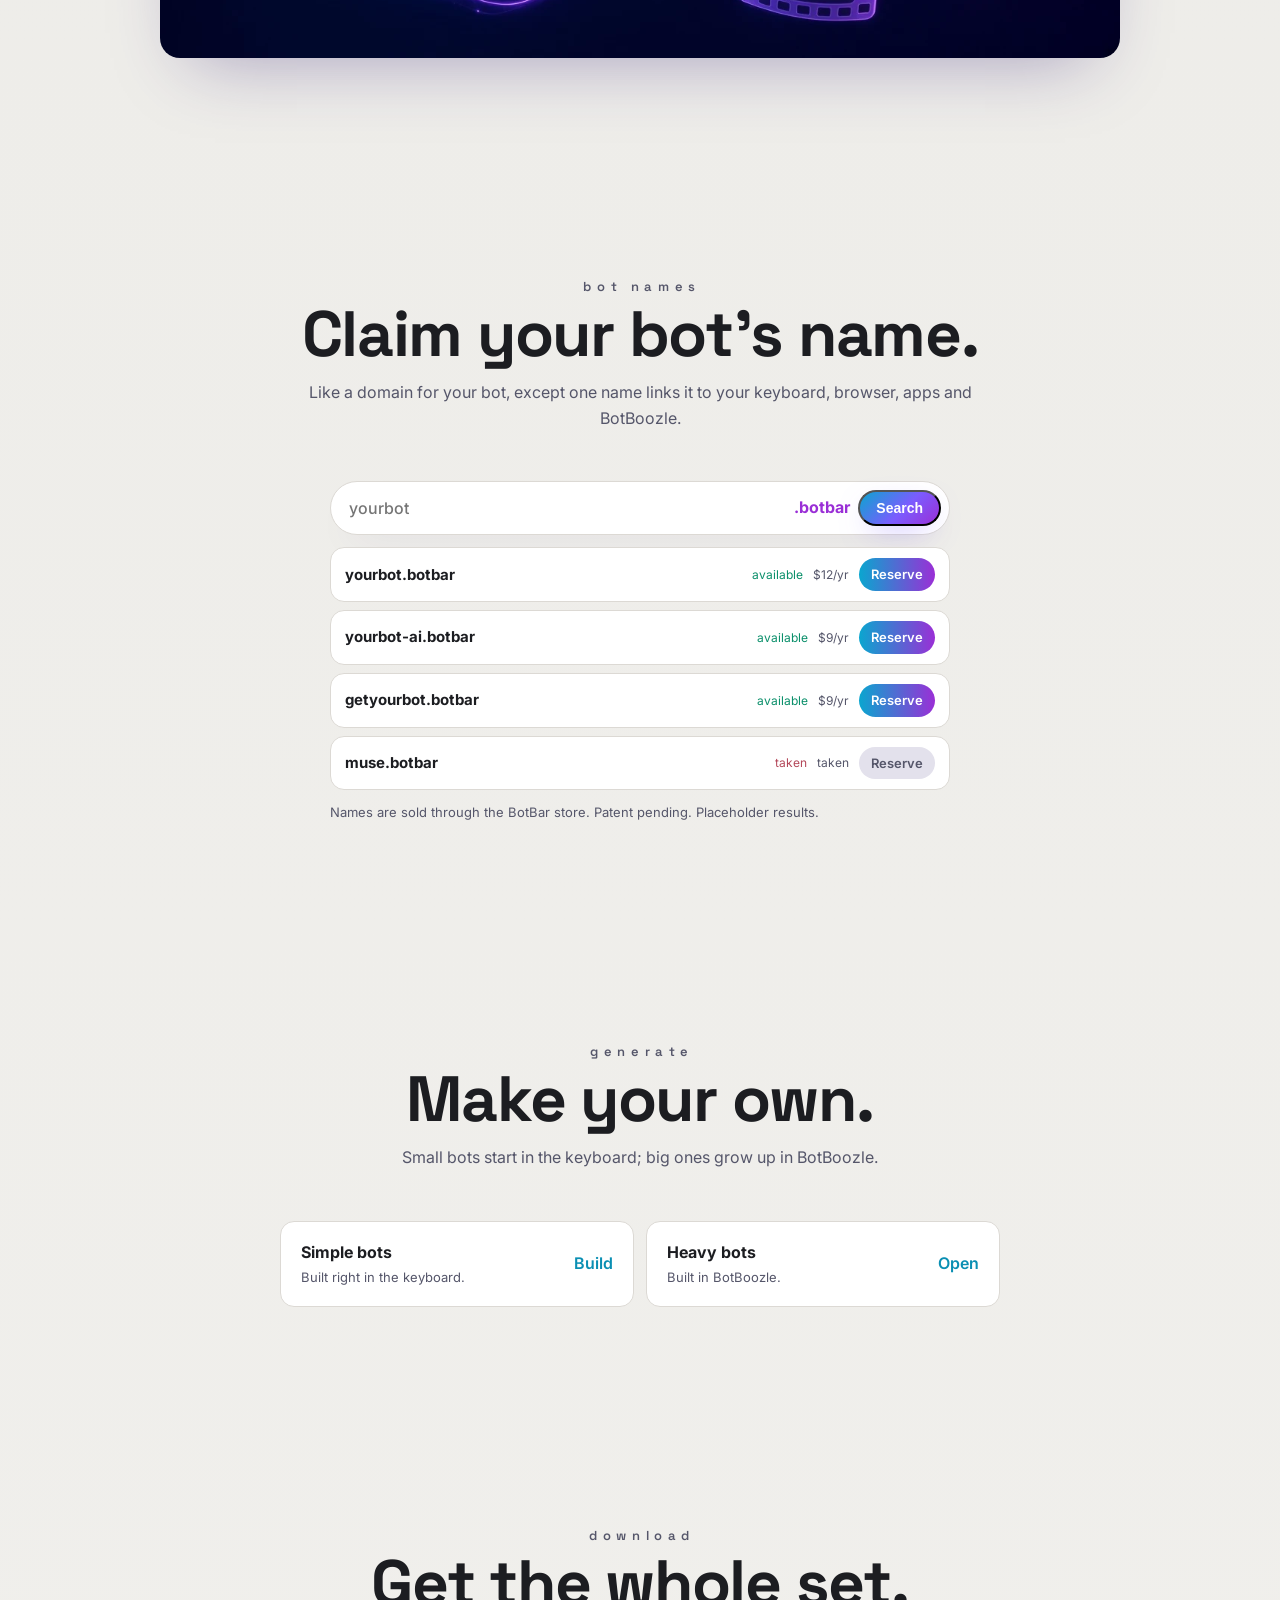
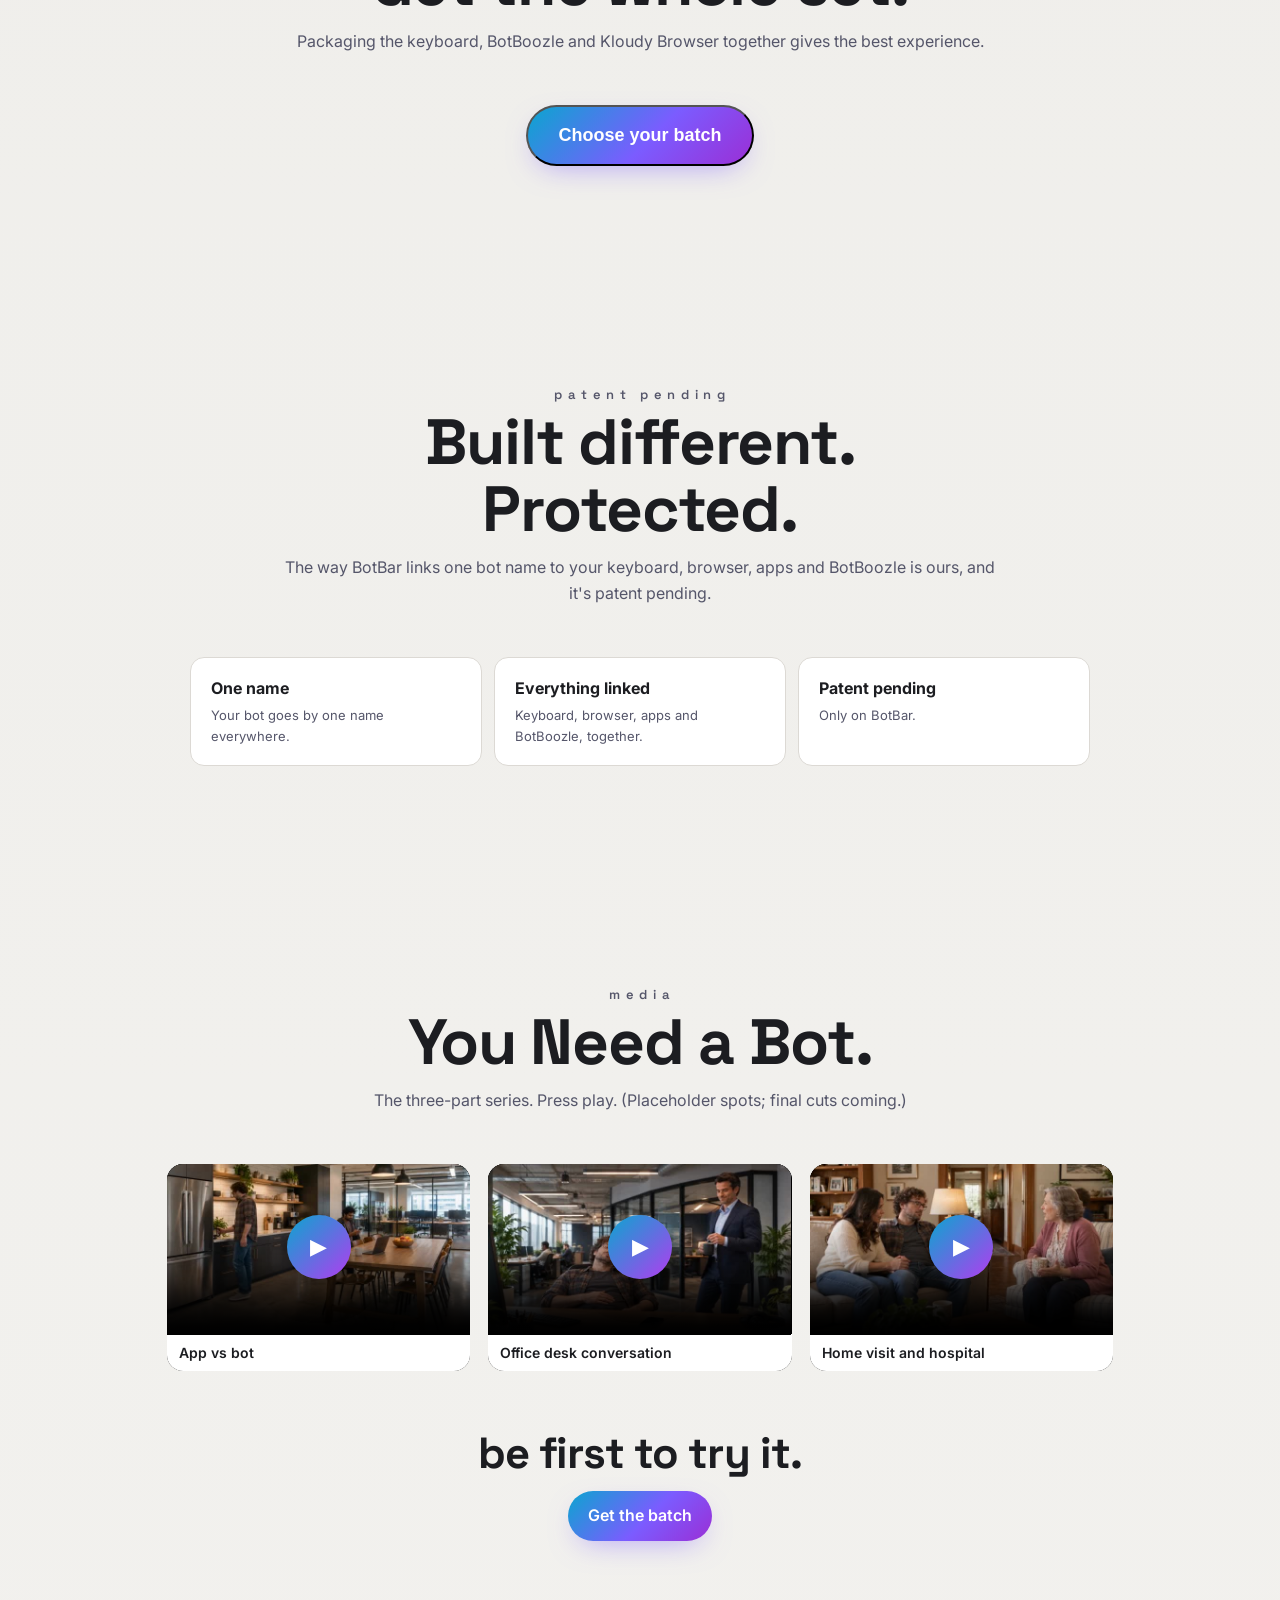
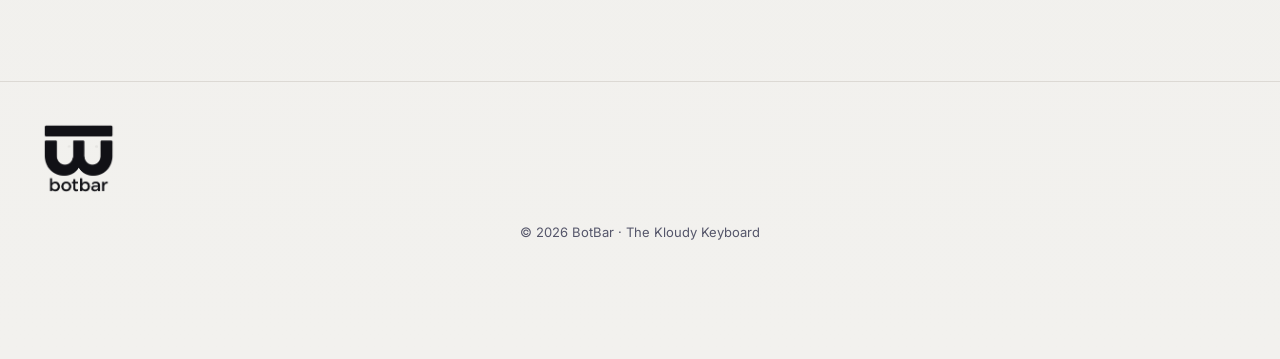
==== commit 2328615d: "Mirror botbar-io feat/marketing-site e119669 (v12 mascot + phone fit + fullscreen play)" ====
--- a/index.html
+++ b/index.html
@@ -13,7 +13,7 @@
 <div class="progress" id="progress"></div>
 <header class="nav">
   <a class="brand" href="#top"><img class="logo-mark" src="assets/brand/botbar-mark.svg?v=11" alt="" width="30" height="22"> botbar</a>
-  <button class="bbface" id="bbface" aria-label="BotBar bot, tap me"><svg class="bb-svg" viewBox="0 0 200 112" aria-hidden="true"><defs><linearGradient id="bbf" x1="0" y1=".3" x2="1" y2=".7"><stop offset="0" stop-color="#14e6ee"/><stop offset=".55" stop-color="#4b7cff"/><stop offset="1" stop-color="#9b2cf5"/></linearGradient></defs><path class="bb-body" fill="url(#bbf)" d="M45 36H110Q119 36 124 28L134 14Q139 6 148 6H180Q194 6 192 20L182 92Q180 106 166 106H26Q10 106 15 92L33 46Q37 36 45 36Z"/><rect class="bb-visor" x="34" y="44" width="146" height="28" rx="9" fill="#111018"/><g class="bb-eyes"><rect class="bb-pill" x="70" y="48" width="11" height="20" rx="5.5" fill="#fff"/><path class="bb-wink" d="M128 64L146 53" stroke="#fff" stroke-width="9" stroke-linecap="round"/></g><path class="bb-mouth" d="M101 83Q113 91 126 81" fill="none" stroke="#111018" stroke-width="4.5" stroke-linecap="round"/></svg><span class="bb-say"></span></button>
+  <button class="bbface" id="bbface" aria-label="BotBar bot, tap me"><svg class="bb-svg" viewBox="0 0 322 233" aria-hidden="true"><path class="bb-body" fill="#111116" fill-rule="evenodd" d="M20,80 L20,149 L25,171 L35,190 L50,206 L57,211 L77,220 L93,223 L108,223 L126,219 L135,215 L148,206 L156,198 L160,191 L162,190 L168,199 L177,208 L194,218 L214,223 L229,223 L230,222 L242,221 L262,213 L278,201 L289,187 L298,168 L302,148 L302,80 L299,77 L256,77 L254,78 L253,80 L253,147 L249,159 L239,171 L230,176 L221,178 L211,177 L200,172 L191,163 L186,153 L184,144 L184,79 L182,77 L141,77 L138,79 L138,146 L137,151 L132,162 L124,171 L115,176 L105,178 L96,177 L88,174 L76,163 L72,156 L69,143 L69,79 L67,77 L23,77Z M20,18 L20,56 L23,59 L299,59 L302,56 L302,19 L299,15 L23,15Z"/><g class="bb-eyes"><rect class="bb-pill" x="91" y="88" width="16" height="26" rx="8" fill="#fff"/><rect class="bb-pill" x="207" y="88" width="16" height="26" rx="8" fill="#fff"/></g></svg><span class="bb-say"></span></button>
   <nav><a href="#route">How it works</a><a href="#demo">Try it</a><a href="#store">Store</a><a href="#names">Names</a><a href="#watch">Watch</a><a href="#download">Download</a></nav>
   <a class="btn sm" href="/download/botbar-keyboard.apk" download>Download</a>
 </header>
@@ -32,7 +32,7 @@
   </div>
   <div class="hero-kb reveal delay" aria-label="The BotBar keyboard"><div class="hk">
  <div class="hk-top"><span title="clipboard">📋</span><span class="hk-sug">Next on the ladder: Kloudy Browser</span><span title="mic">🎙</span><span title="voice">🔊</span></div>
- <div class="hk-icons"><span>🔍</span><span>☁</span><span class="on">🤖</span><span>▦</span><span>🖼</span><span>📷</span><span>📞</span><span>💬</span><span>＋</span></div>
+ <div class="hk-icons"><span>🔍</span><span>☁</span><span class="on"><img src="assets/brand/botbar-mark-white.svg" alt="BotBar" style="width:1.15em;height:auto;vertical-align:middle"></span><span>▦</span><span>🖼</span><span>📷</span><span>📞</span><span>💬</span><span>＋</span></div>
  <div class="hk-tabs"><span>Apps</span><span class="on">Bots</span><span class="hk-my">My bots</span></div>
  <div class="hk-rows"><div><b>q</b><b>w</b><b>e</b><b>r</b><b>t</b><b>y</b><b>u</b><b>i</b><b>o</b><b>p</b></div><div><b>a</b><b>s</b><b>d</b><b>f</b><b>g</b><b>h</b><b>j</b><b>k</b><b>l</b></div><div><b class="w">⇧</b><b>z</b><b>x</b><b>c</b><b>v</b><b>b</b><b>n</b><b>m</b><b class="w">⌫</b></div><div><b class="w">?123</b><b>,</b><b class="sp">☁ Kloudy</b><b>.</b><b class="w go">↵</b></div></div>
  <div class="hk-duo"><span><i class="g">G</i>Grok Bot</span><span><i class="m">M</i>Muse</span></div>
--- a/light.css
+++ b/light.css
@@ -228,3 +228,9 @@
 .demo-phone .vph .vbigplay[hidden]{display:none!important}
 .sub-tag{font:600 clamp(18px,2vw,26px)/1.3 'Space Grotesk',Inter,sans-serif;margin:14px 0 0;opacity:.85}
 footer .logo-full{height:72px;width:auto;margin-bottom:8px}
+.bbface{width:62px;height:45px}.bbface .bb-pill{transform-box:fill-box;transform-origin:center;transition:transform .12s}
+@media (max-width:820px){.bbface{width:52px;height:38px}}
+/* v12: whole phone fits the viewport */
+.demo-phone,.demo-phone[id]{height:min(80vh,calc((100vw - 32px)*19/9));height:min(80svh,calc((100vw - 32px)*19/9));width:auto;max-width:none;aspect-ratio:9/19}
+@media (max-width:820px){.demo-phone,.demo-phone[id]{height:min(80vh,calc((100vw - 32px)*19/9));height:min(80svh,calc((100vw - 32px)*19/9));width:auto;max-height:none}}
+.demo-phone video:fullscreen{object-fit:contain;border-radius:0}
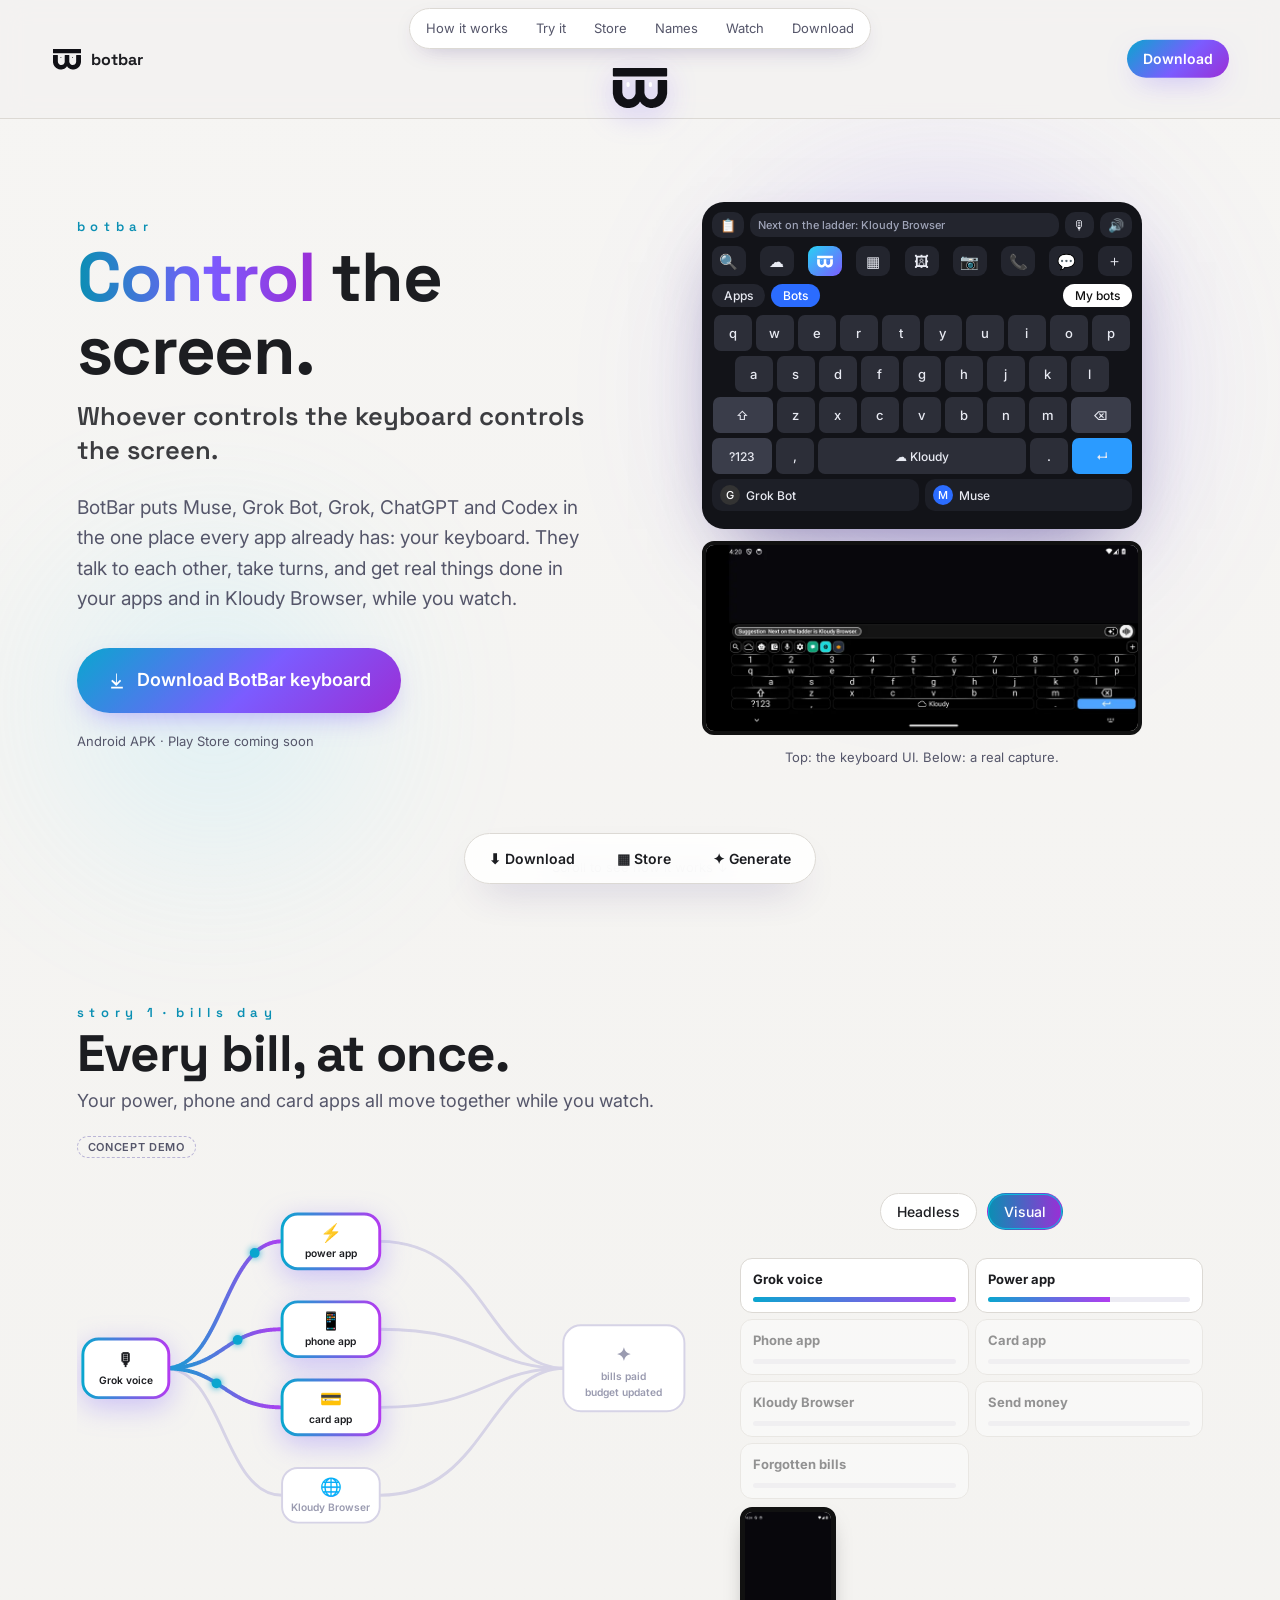
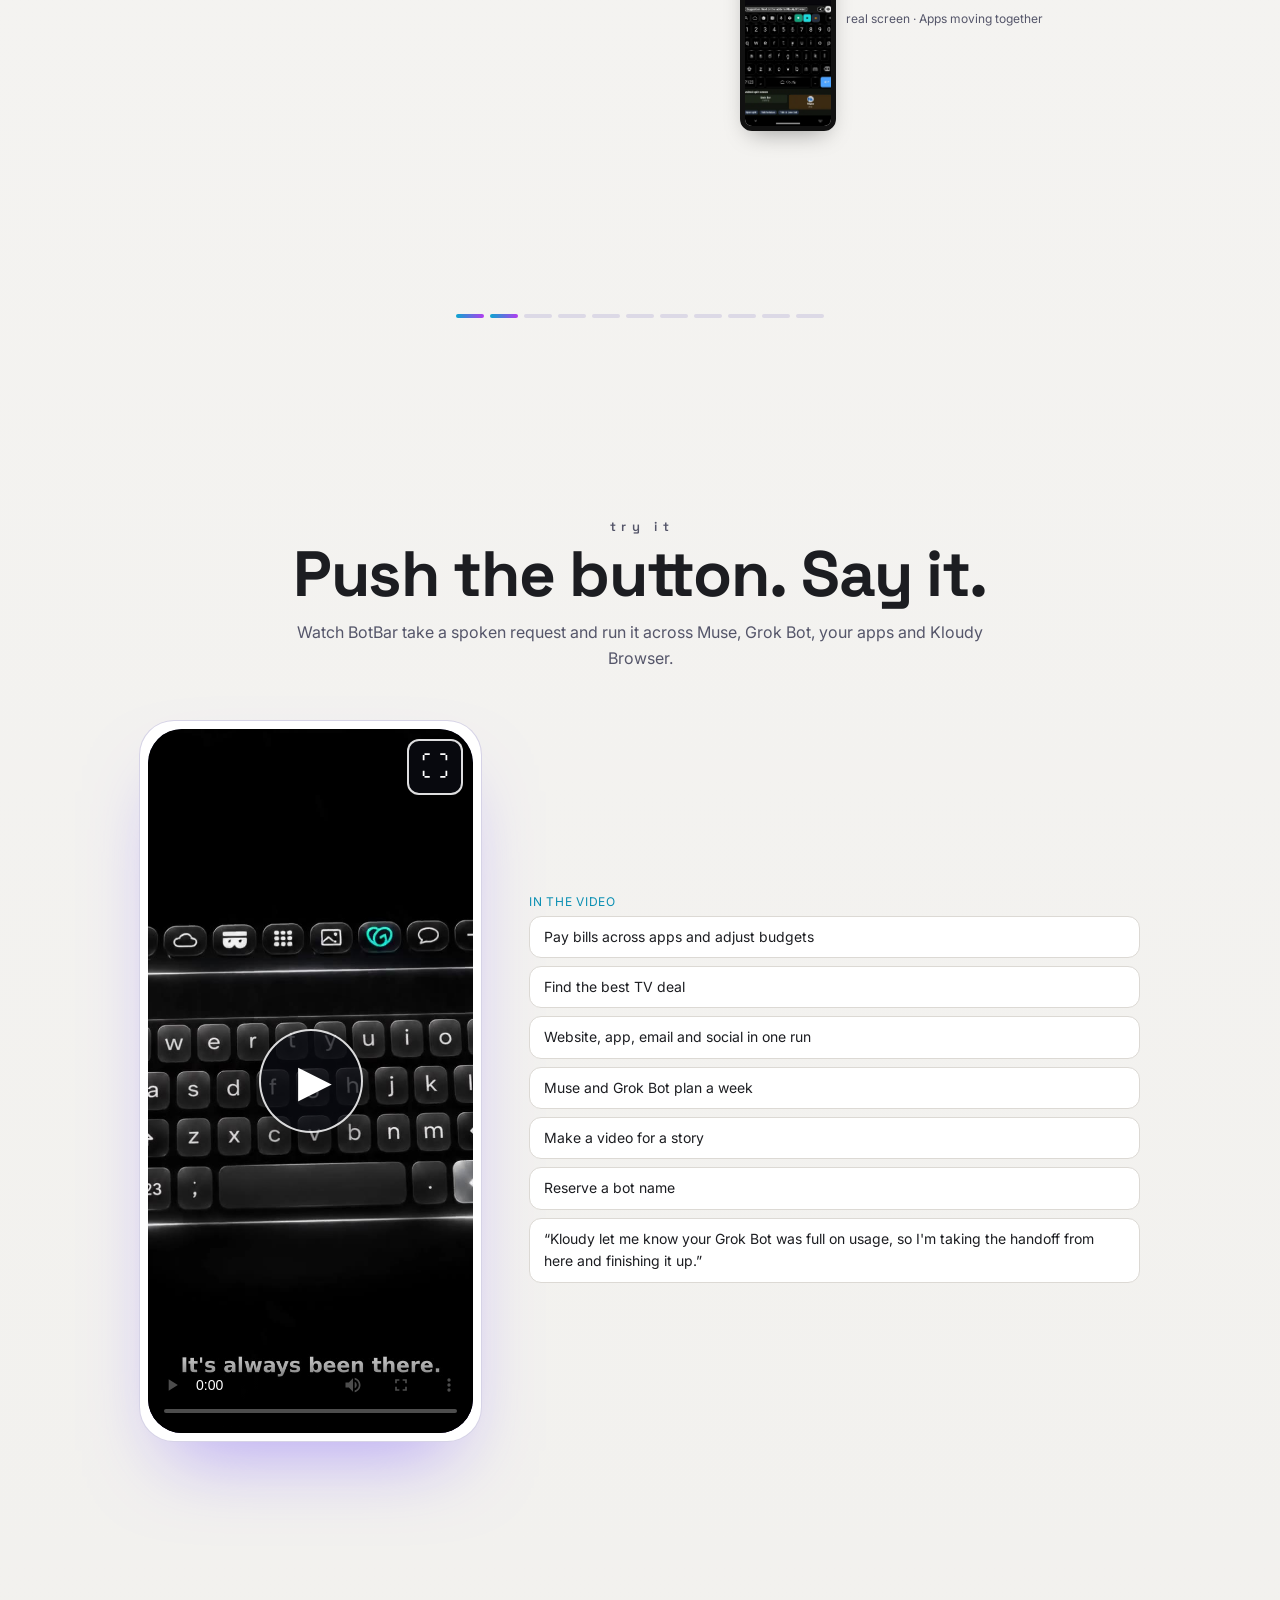
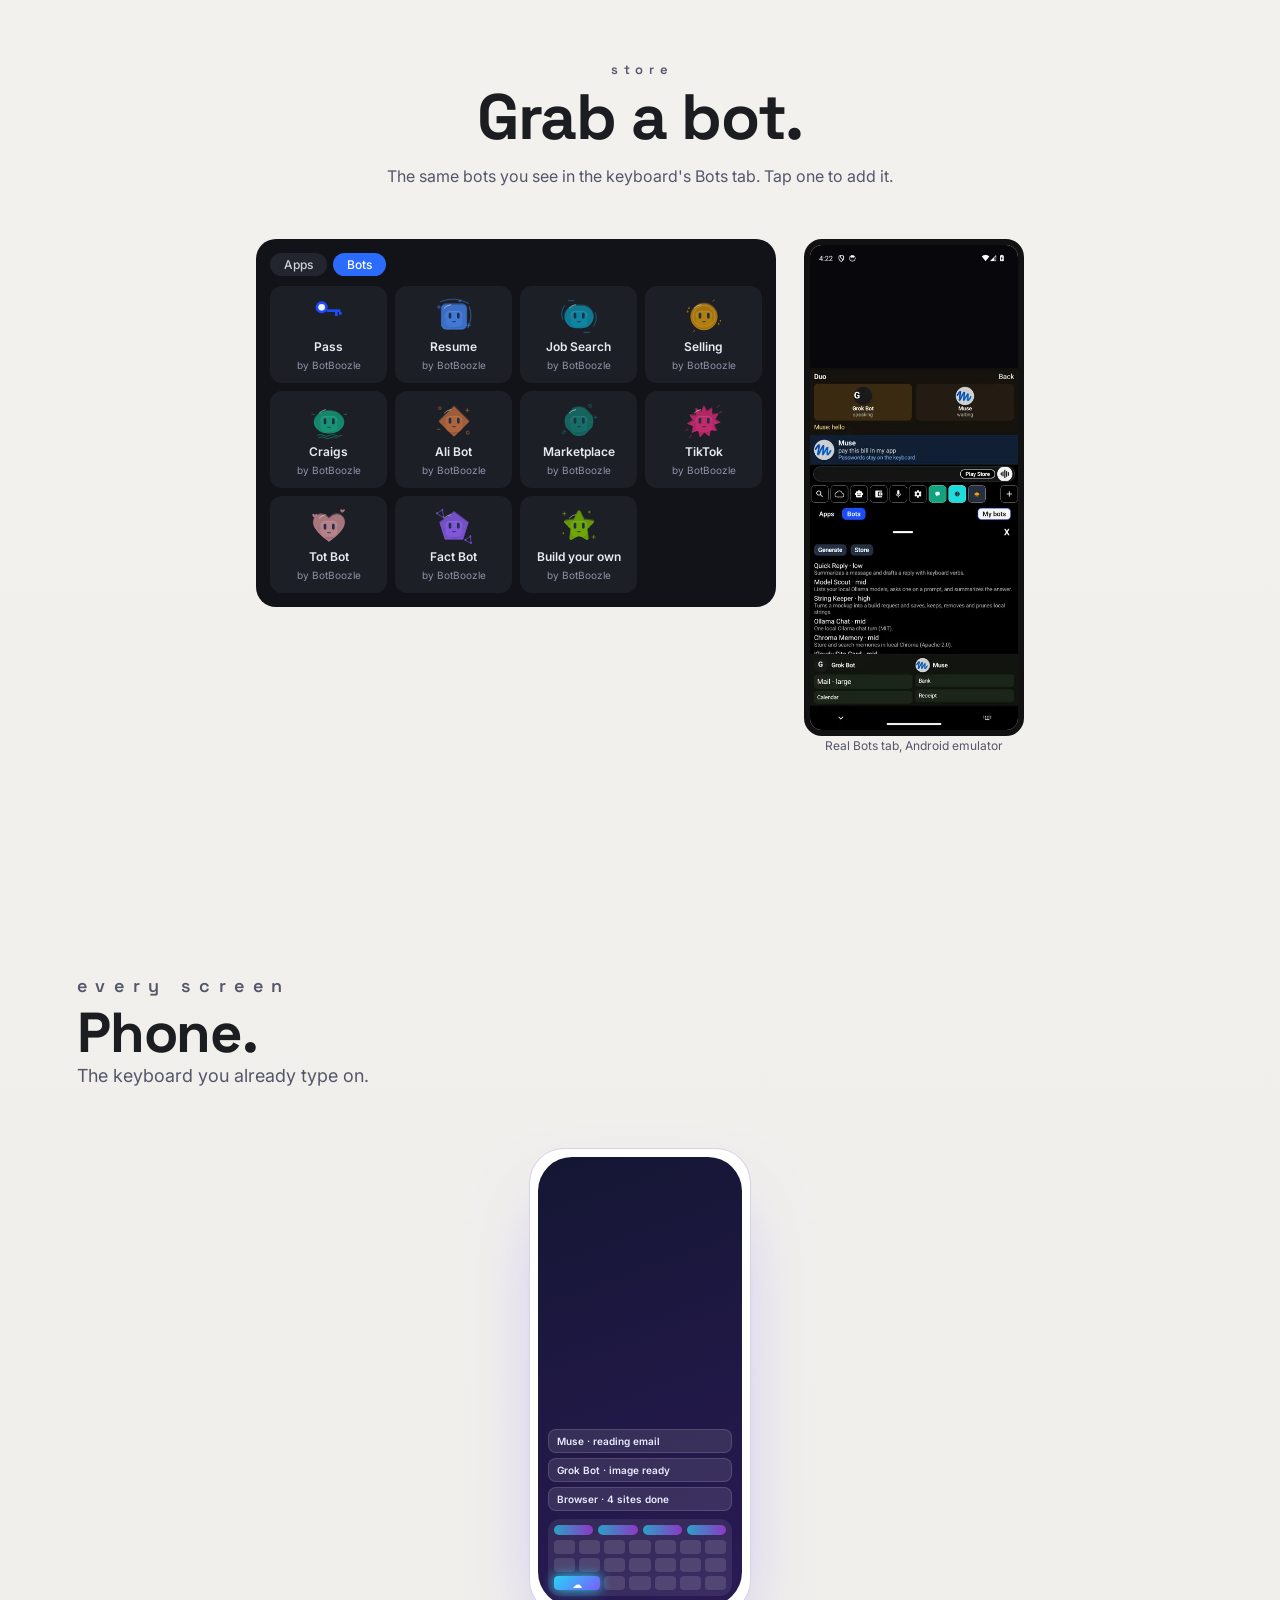
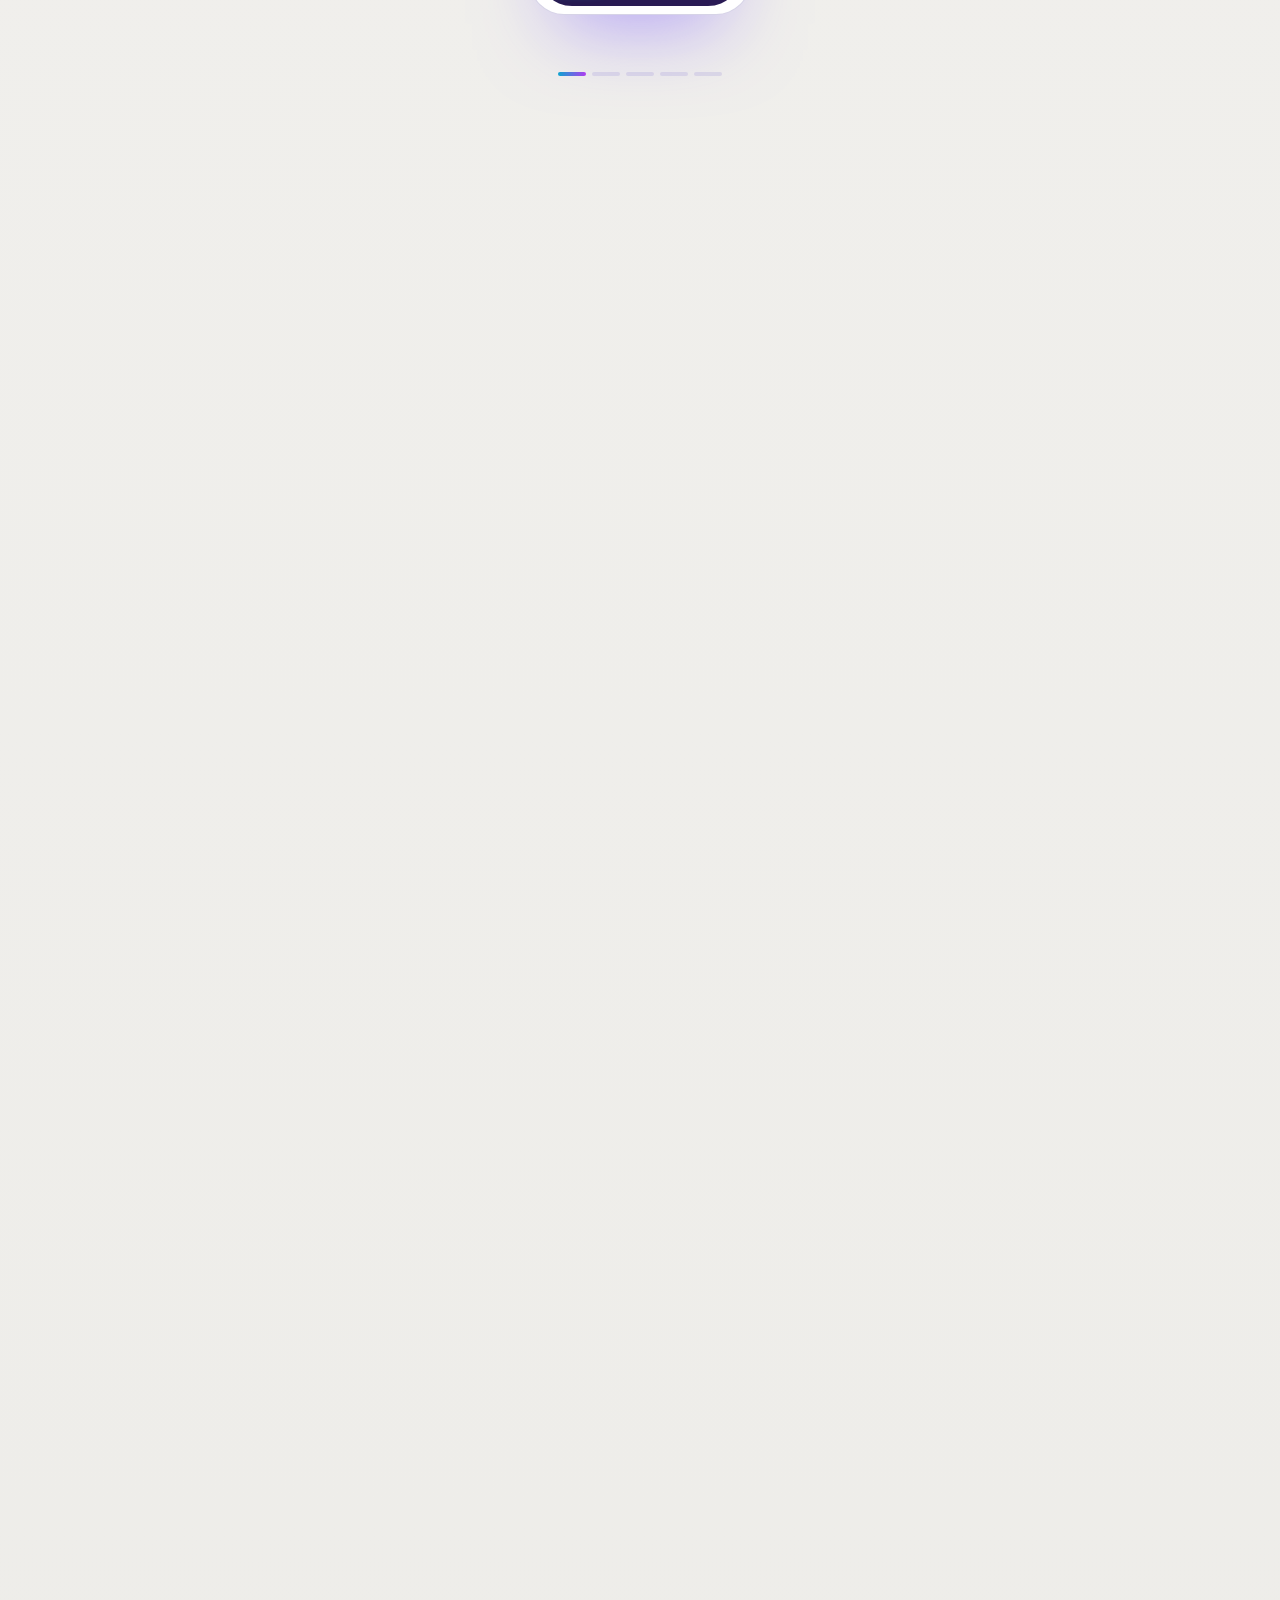
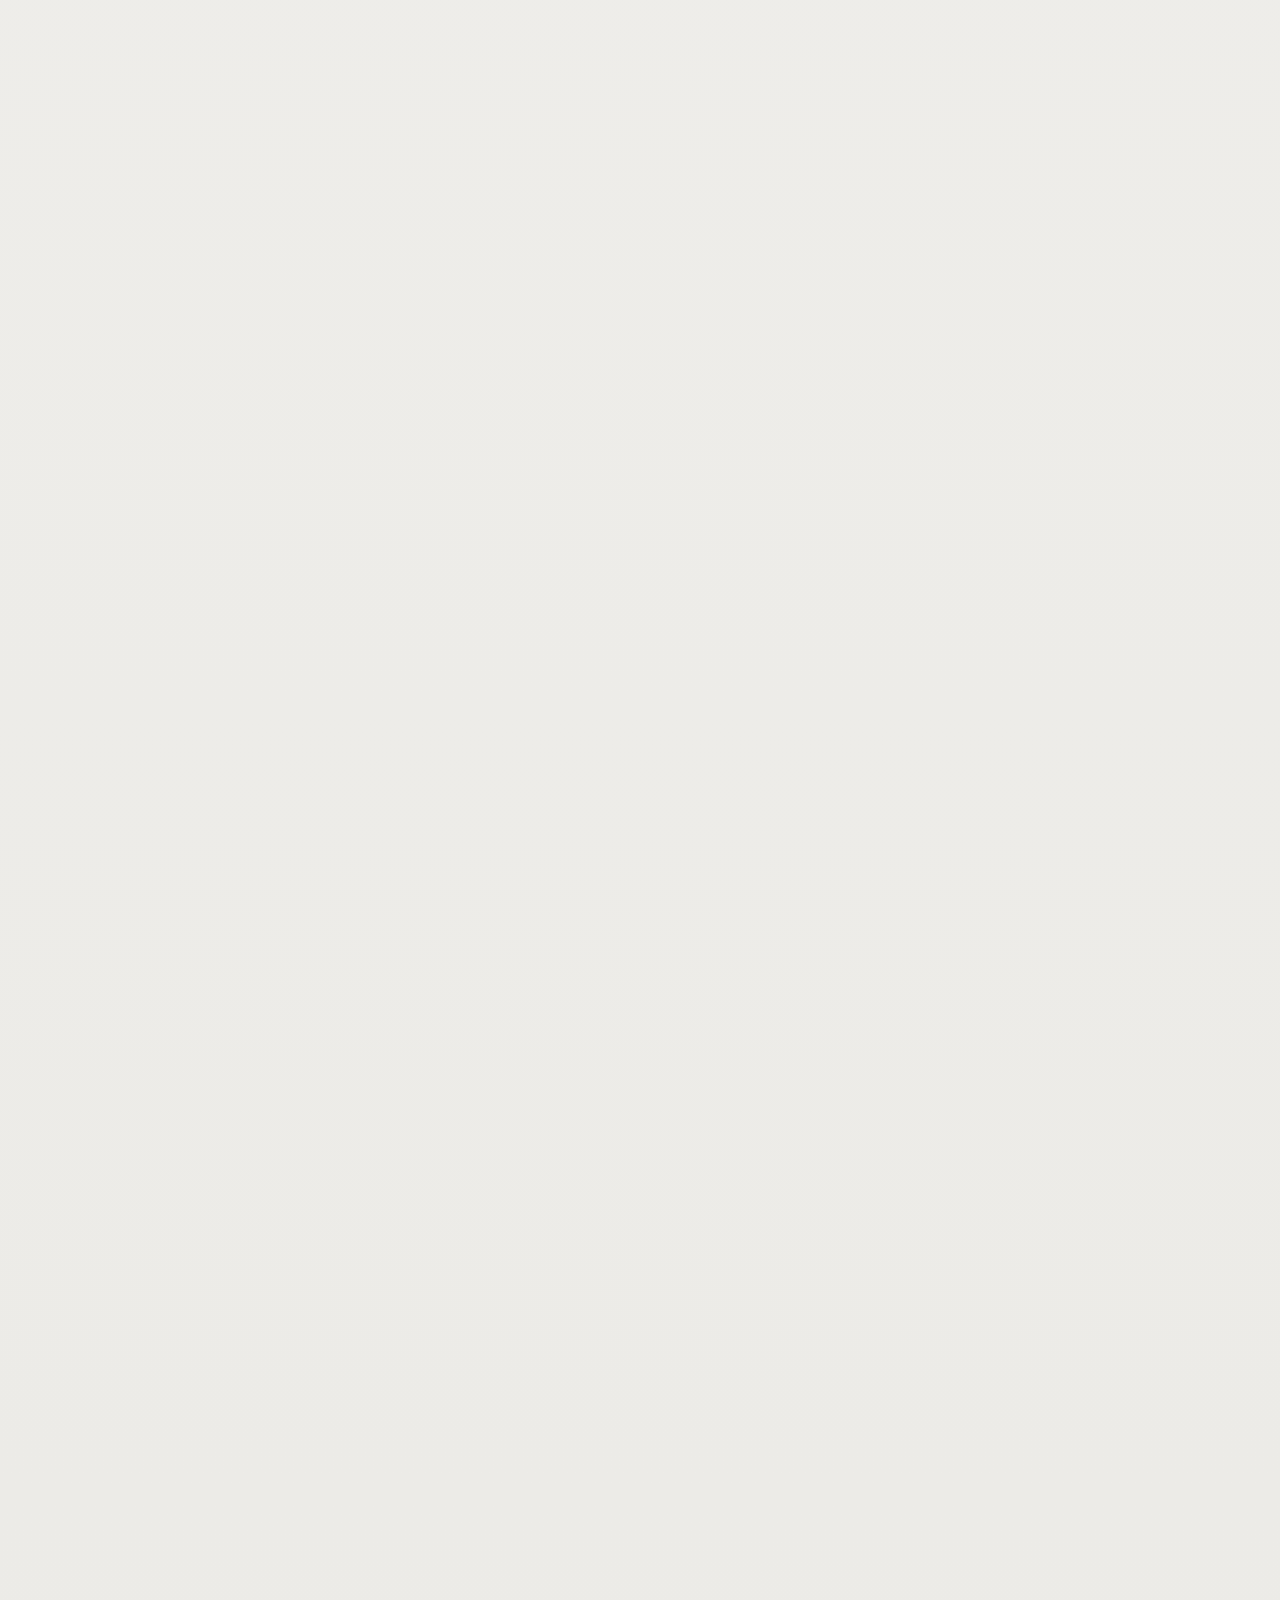
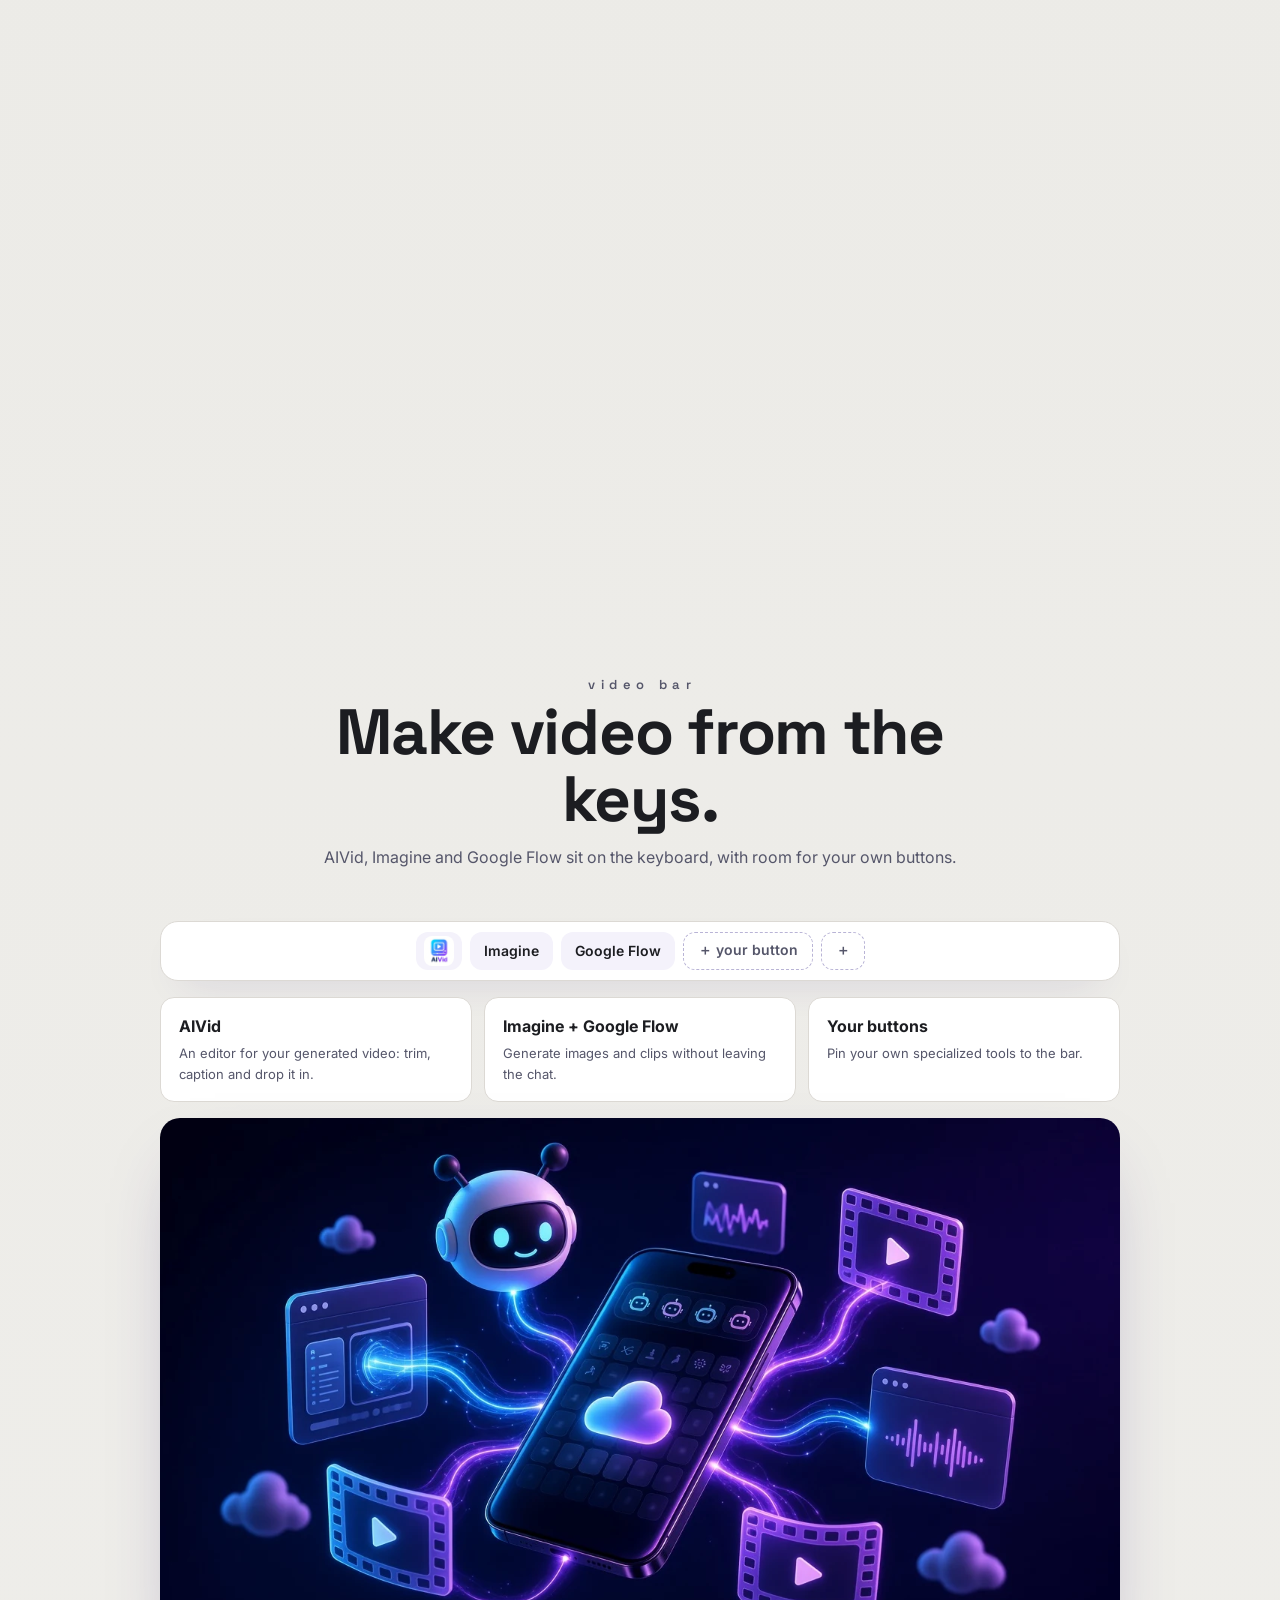
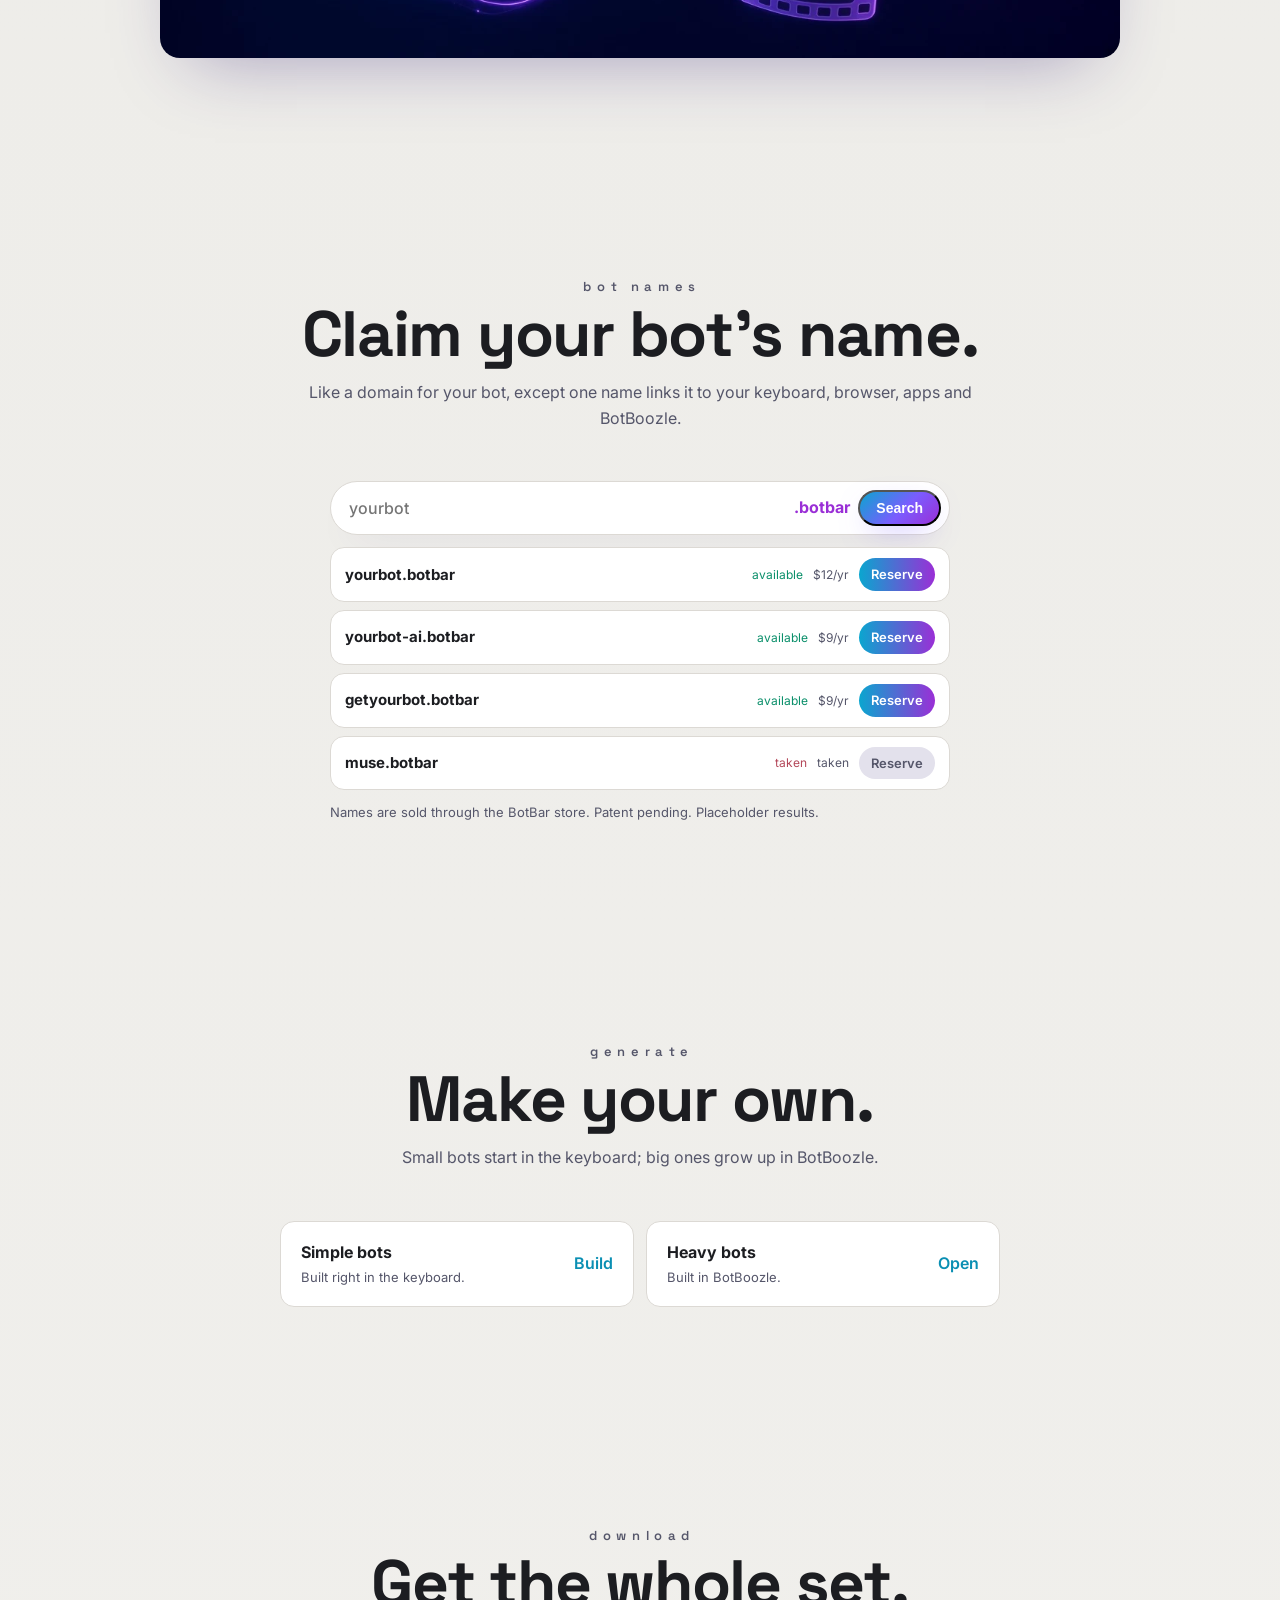
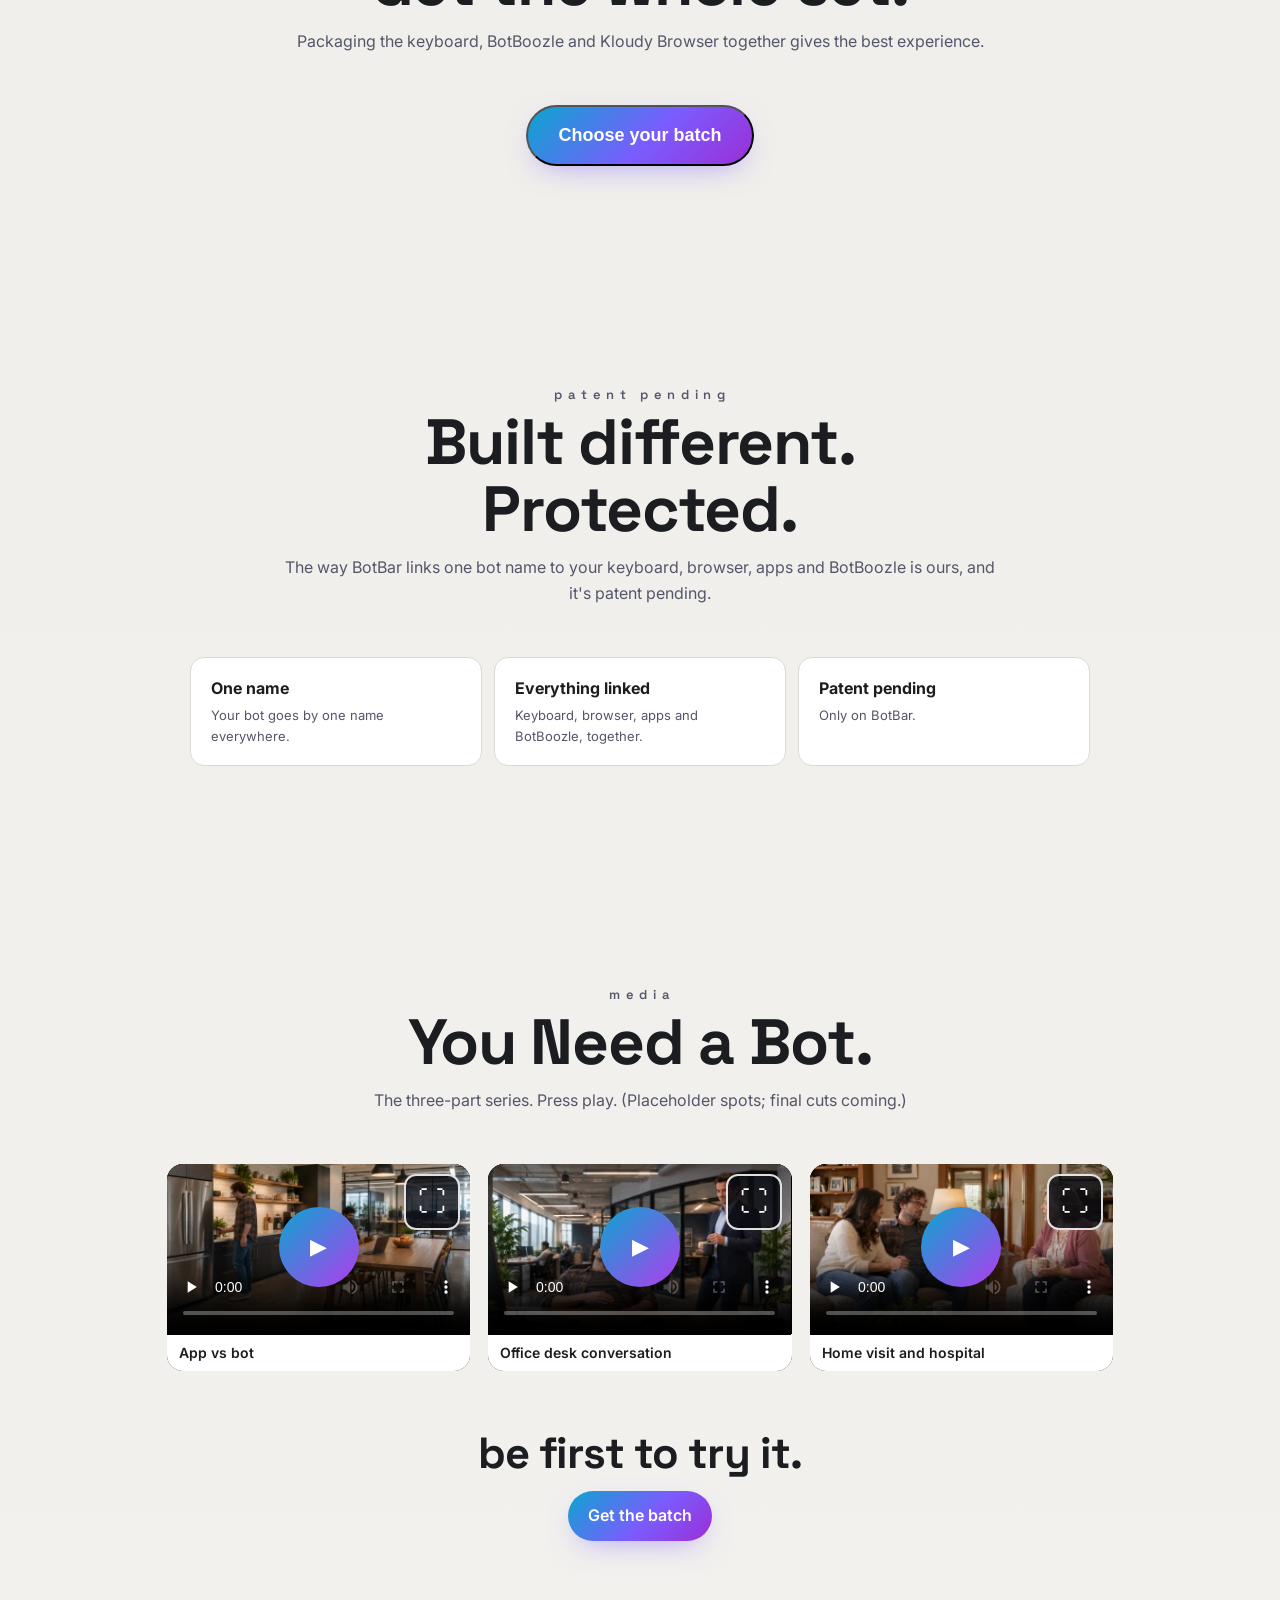
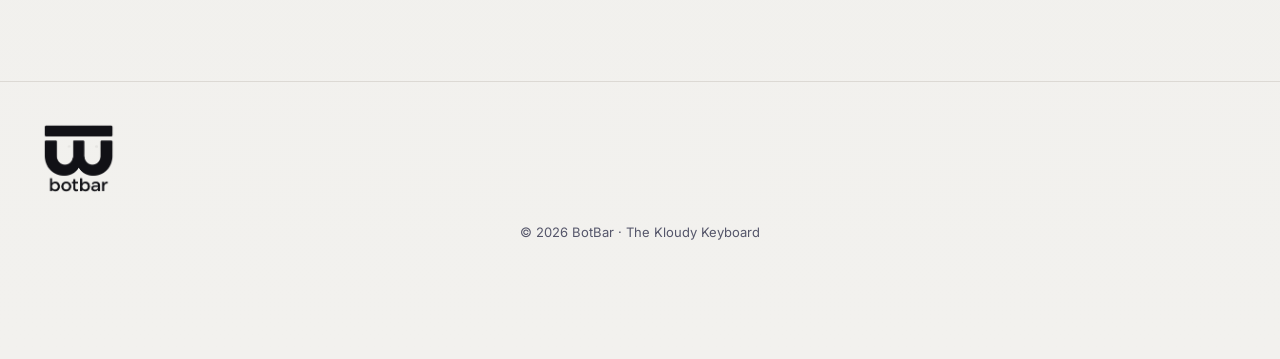
==== commit a3417f21: "Fix PS5 video playback: native controls, play fallback, fullscreen buttons" ====
--- a/index.html
+++ b/index.html
@@ -67,7 +67,7 @@
 </section>
 <section class="sec-demo" id="demo"><div class="sec-head reveal"><p class="kick">t r y &nbsp; i t</p><h2>Push the button. Say it.</h2><p>Watch BotBar take a spoken request and run it across Muse, Grok Bot, your apps and Kloudy Browser.</p></div>
  <div class="demo reveal">
-  <div class="d-phone demo-phone" id="demoPhone"><div class="scr vph"><video id="video-botbar-main" data-present-id="video-botbar-main" loop playsinline preload="metadata" poster="assets/video/botbar-main.jpg" src="assets/video/botbar-main.mp4"></video><button class="vbigplay" id="vphPlay" aria-label="Play with sound">▶</button><button class="vsound" id="vphSound" aria-label="Mute" hidden>🔊</button></div></div>
+  <div class="d-phone demo-phone" id="demoPhone"><div class="scr vph"><video id="video-botbar-main" data-present-id="video-botbar-main" controls loop playsinline preload="metadata" poster="assets/video/botbar-main.jpg" src="assets/video/botbar-main.mp4"></video><button type="button" tabindex="0" class="vbigplay" id="vphPlay" aria-label="Play with sound">▶</button><button class="vsound" id="vphSound" aria-label="Mute" hidden>🔊</button><button type="button" tabindex="0" class="vexp" aria-label="Fullscreen">⛶</button></div></div>
   <div class="dm-side"><p class="plab">In the video</p><ul class="dm-caps"><li>Pay bills across apps and adjust budgets</li><li>Find the best TV deal</li><li>Website, app, email and social in one run</li><li>Muse and Grok Bot plan a week</li><li>Make a video for a story</li><li>Reserve a bot name</li><li>“Kloudy let me know your Grok Bot was full on usage, so I'm taking the handoff from here and finishing it up.”</li></ul><p class="fine" id="dmNote"></p></div>
  </div></section>
 <section class="sec-store" id="store"><div class="sec-head reveal"><p class="kick">s t o r e</p><h2>Grab a bot.</h2><p>The same bots you see in the keyboard's Bots tab. Tap one to add it.</p></div>
@@ -130,7 +130,7 @@
 
 <section class="watch" id="watch">
   <div class="sec-head reveal"><p class="kick">m e d i a</p><h2>You Need a Bot.</h2><p>The three-part series. Press play. (Placeholder spots; final cuts coming.)</p></div>
-  <div class="vrow3 reveal"><figure class="yv"><video controls preload="none" playsinline data-present-id="video-app-vs-bot" poster="assets/video/app-vs-bot.jpg" src="assets/video/app-vs-bot.mp4"></video><button class="yplay" aria-label="Play App vs bot">▶</button><figcaption>App vs bot</figcaption></figure><figure class="yv"><video controls preload="none" playsinline data-present-id="video-office-desk" poster="assets/video/office-desk.jpg" src="assets/video/office-desk.mp4"></video><button class="yplay" aria-label="Play Office desk conversation">▶</button><figcaption>Office desk conversation</figcaption></figure><figure class="yv"><video controls preload="none" playsinline data-present-id="video-home-visit" poster="assets/video/home-visit.jpg" src="assets/video/home-visit.mp4"></video><button class="yplay" aria-label="Play Home visit and hospital">▶</button><figcaption>Home visit and hospital</figcaption></figure></div>
+  <div class="vrow3 reveal"><figure class="yv"><video controls preload="none" playsinline data-present-id="video-app-vs-bot" poster="assets/video/app-vs-bot.jpg" src="assets/video/app-vs-bot.mp4"></video><button type="button" tabindex="0" class="yplay" aria-label="Play App vs bot">▶</button><button type="button" tabindex="0" class="vexp" aria-label="Fullscreen">⛶</button><figcaption>App vs bot</figcaption></figure><figure class="yv"><video controls preload="none" playsinline data-present-id="video-office-desk" poster="assets/video/office-desk.jpg" src="assets/video/office-desk.mp4"></video><button type="button" tabindex="0" class="yplay" aria-label="Play Office desk conversation">▶</button><button type="button" tabindex="0" class="vexp" aria-label="Fullscreen">⛶</button><figcaption>Office desk conversation</figcaption></figure><figure class="yv"><video controls preload="none" playsinline data-present-id="video-home-visit" poster="assets/video/home-visit.jpg" src="assets/video/home-visit.mp4"></video><button type="button" tabindex="0" class="yplay" aria-label="Play Home visit and hospital">▶</button><button type="button" tabindex="0" class="vexp" aria-label="Fullscreen">⛶</button><figcaption>Home visit and hospital</figcaption></figure></div>
 <div class="close-cta"><h3>be first to try it.</h3><a class="btn" href="#download">Get the batch</a></div></section>
 
 <footer><img class="logo-full" src="assets/brand/botbar-logo.png" alt="botbar" width="96" height="89"><br>© 2026 BotBar · The Kloudy Keyboard</footer>
--- a/light.css
+++ b/light.css
@@ -234,3 +234,10 @@
 .demo-phone,.demo-phone[id]{height:min(80vh,calc((100vw - 32px)*19/9));height:min(80svh,calc((100vw - 32px)*19/9));width:auto;max-width:none;aspect-ratio:9/19}
 @media (max-width:820px){.demo-phone,.demo-phone[id]{height:min(80vh,calc((100vw - 32px)*19/9));height:min(80svh,calc((100vw - 32px)*19/9));width:auto;max-height:none}}
 .demo-phone video:fullscreen{object-fit:contain;border-radius:0}
+
+/* PS5 video fixes */
+.vexp{position:absolute;top:10px;right:10px;z-index:4;min-width:56px;height:56px;border-radius:12px;border:2px solid #fffd;background:#0b0c12cc;color:#fff;font-size:28px;line-height:1;cursor:pointer;padding:0 10px}
+.vexp:focus-visible,.yplay:focus-visible,.vbigplay:focus-visible{outline:3px solid #0aa6cf;outline-offset:3px}
+.yplay{width:80px;height:80px;z-index:3}
+.yv.playing .yplay,.vbigplay[hidden]{display:none!important;pointer-events:none!important}
+.demo-phone .vph .vsound{bottom:64px}
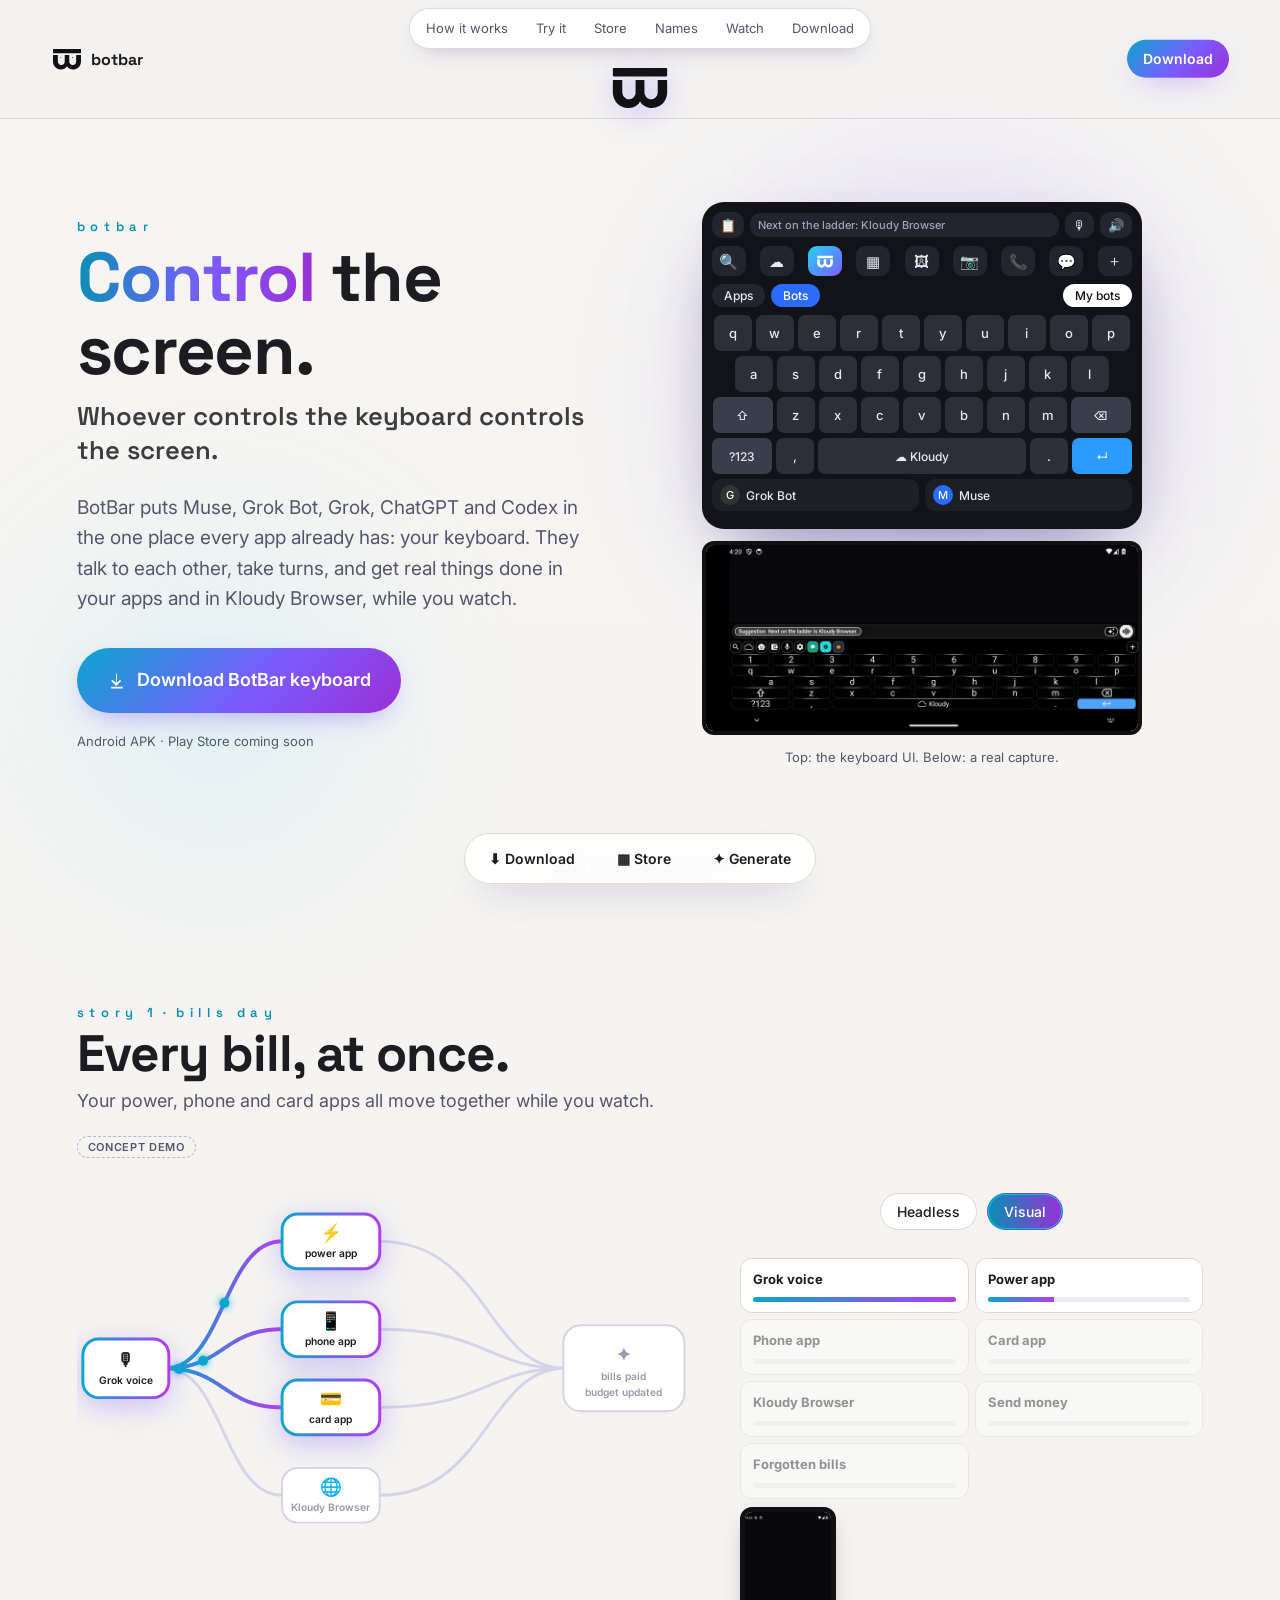
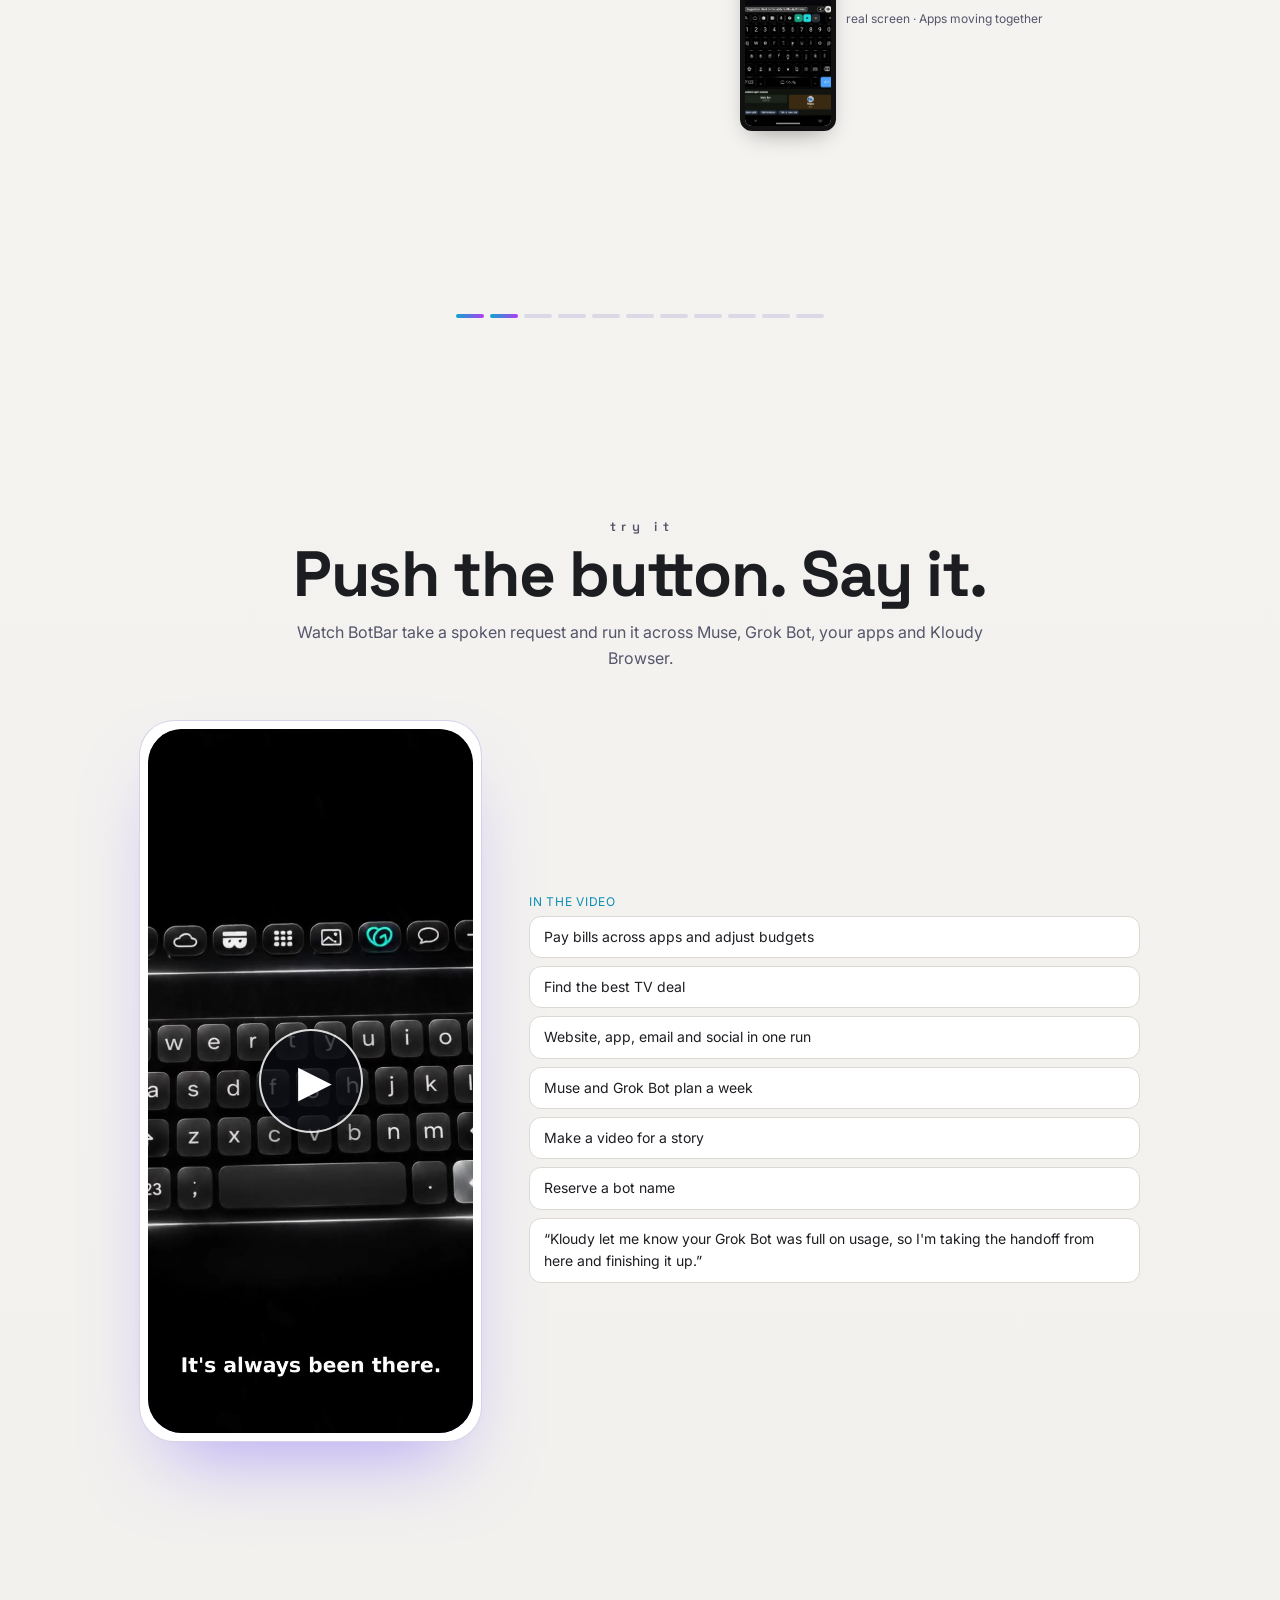
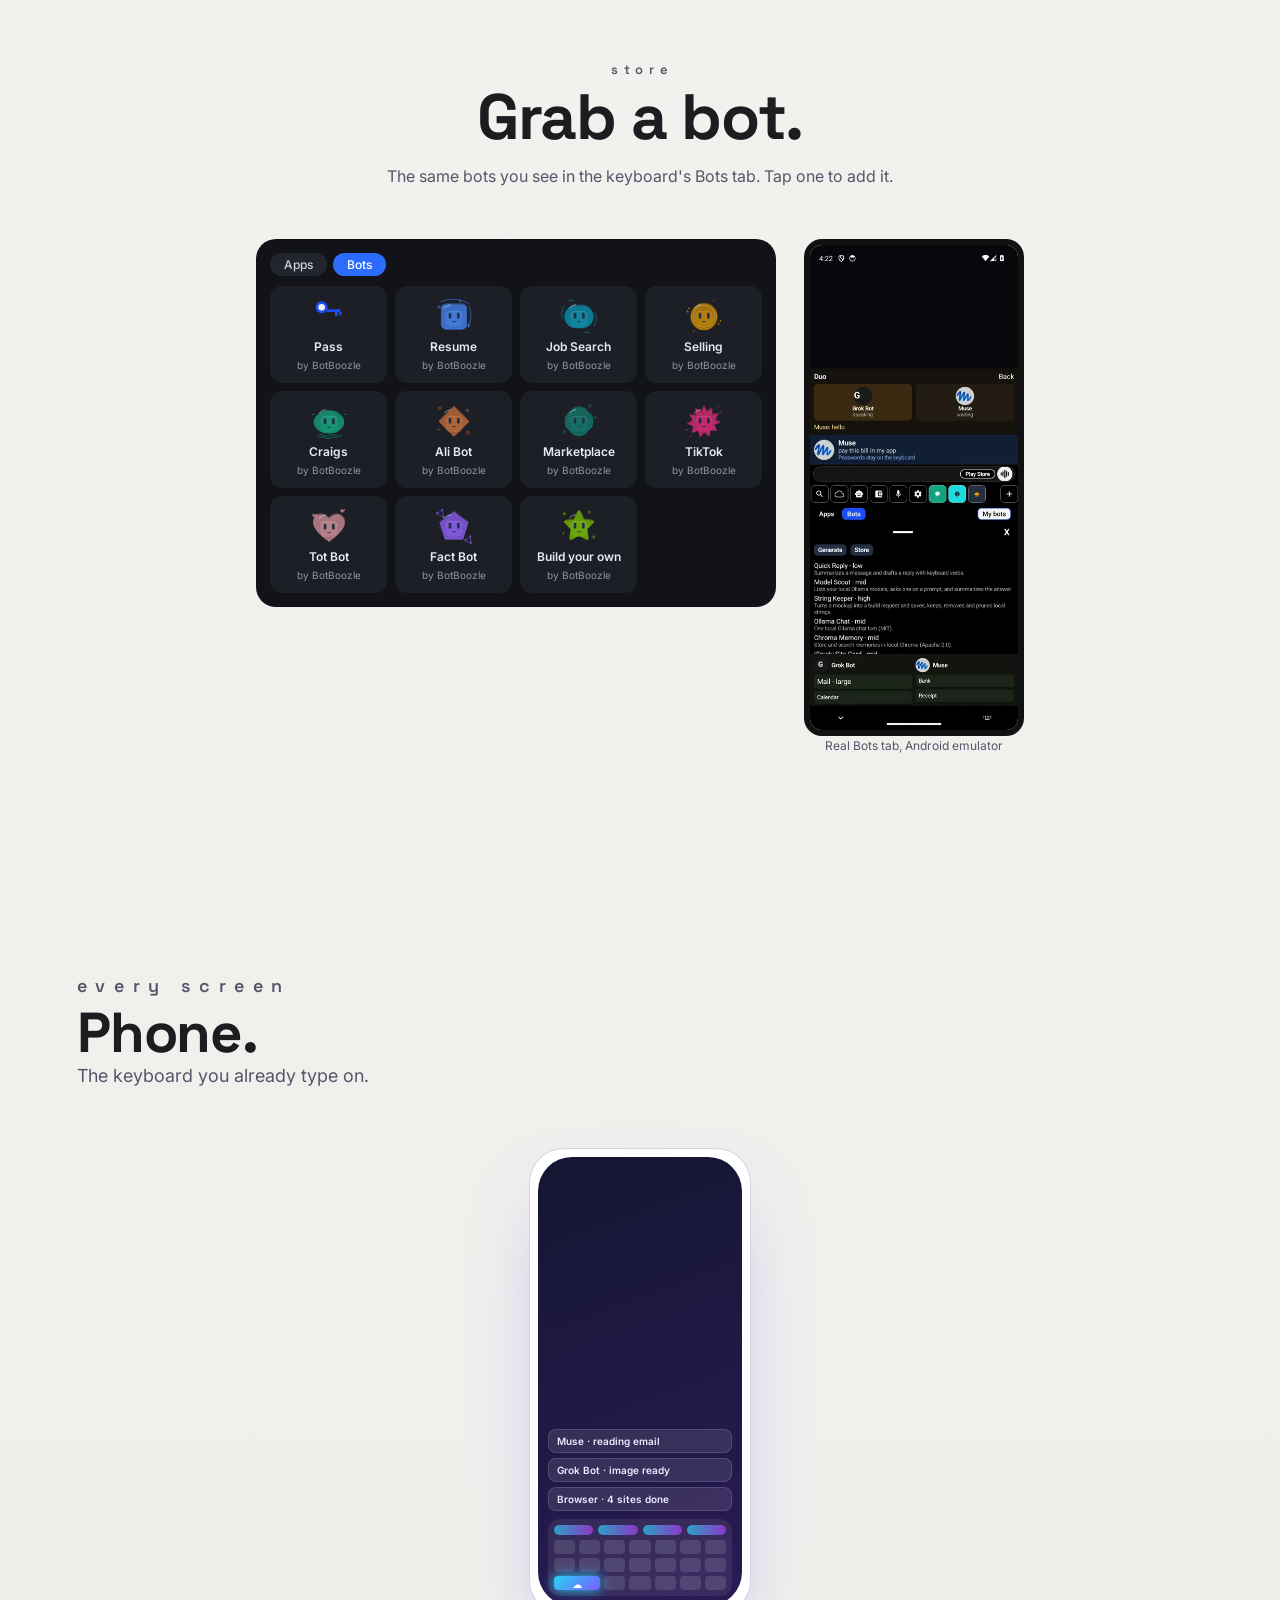
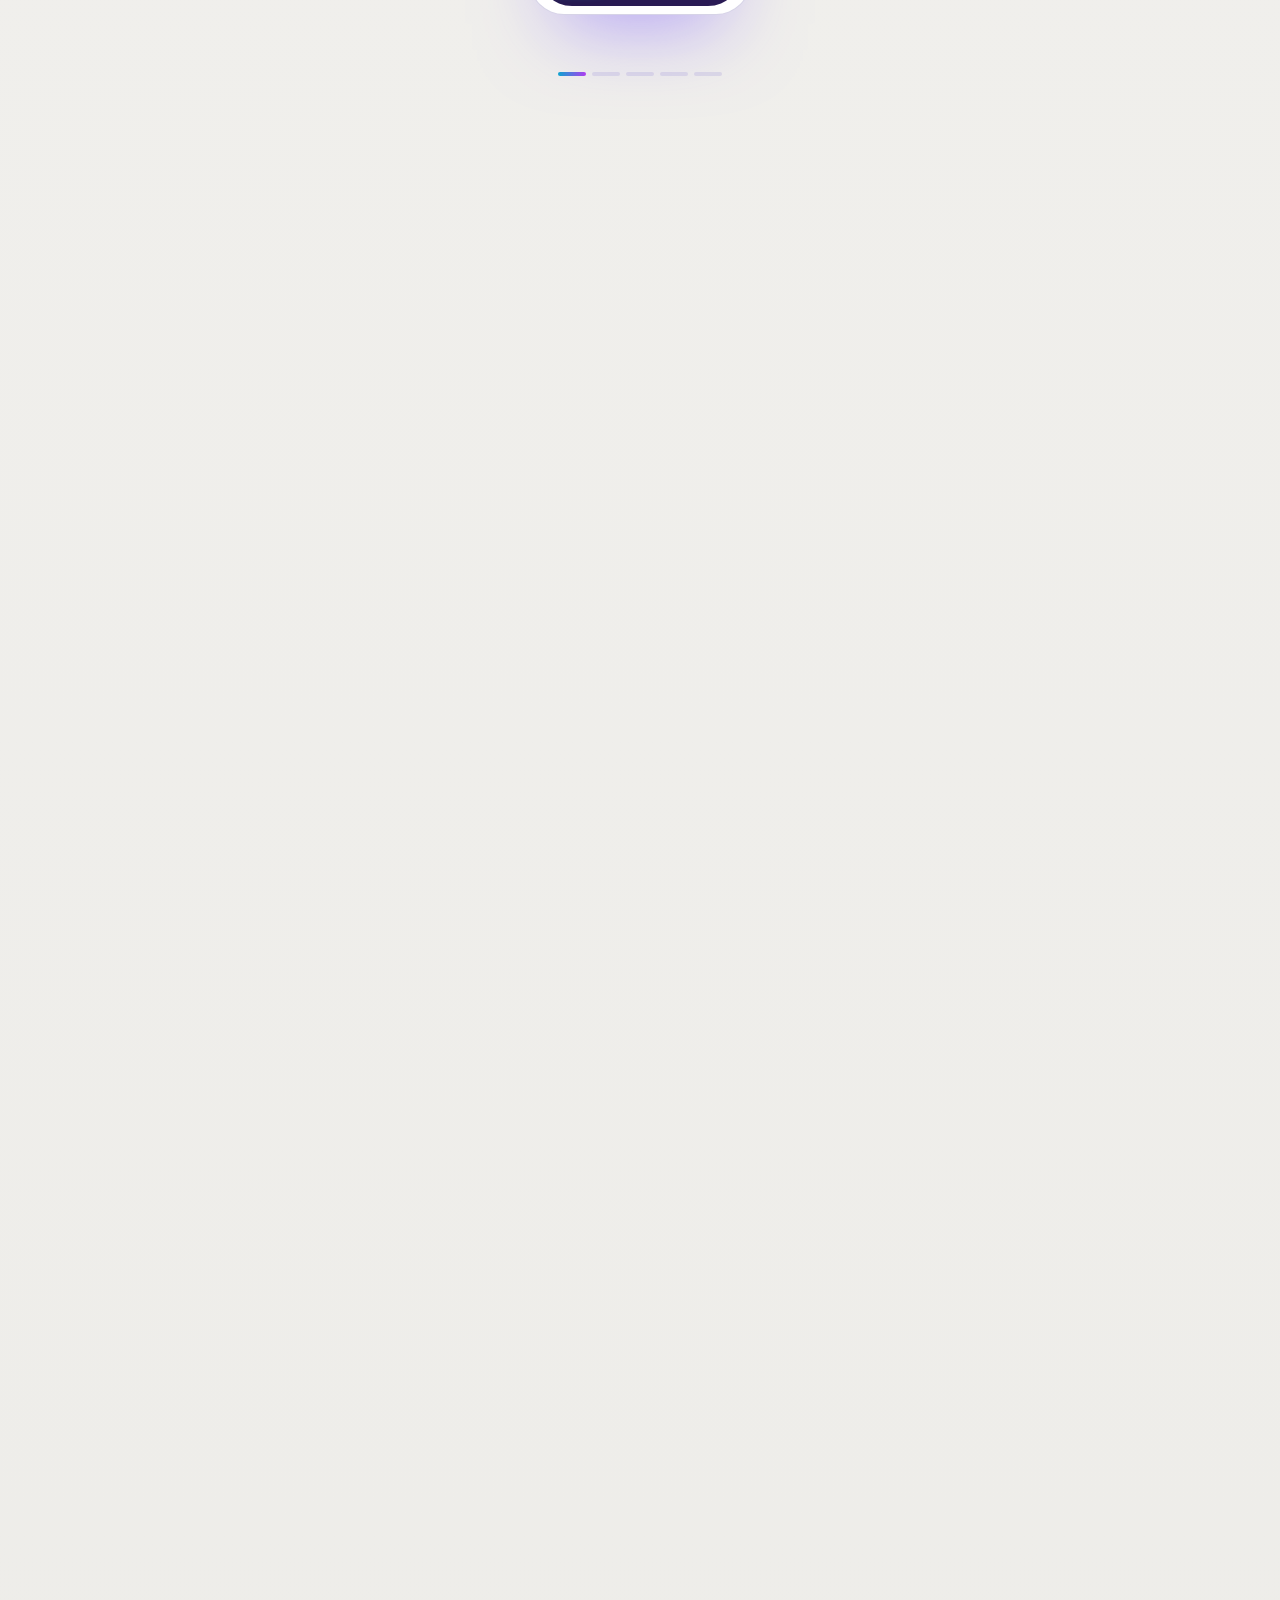
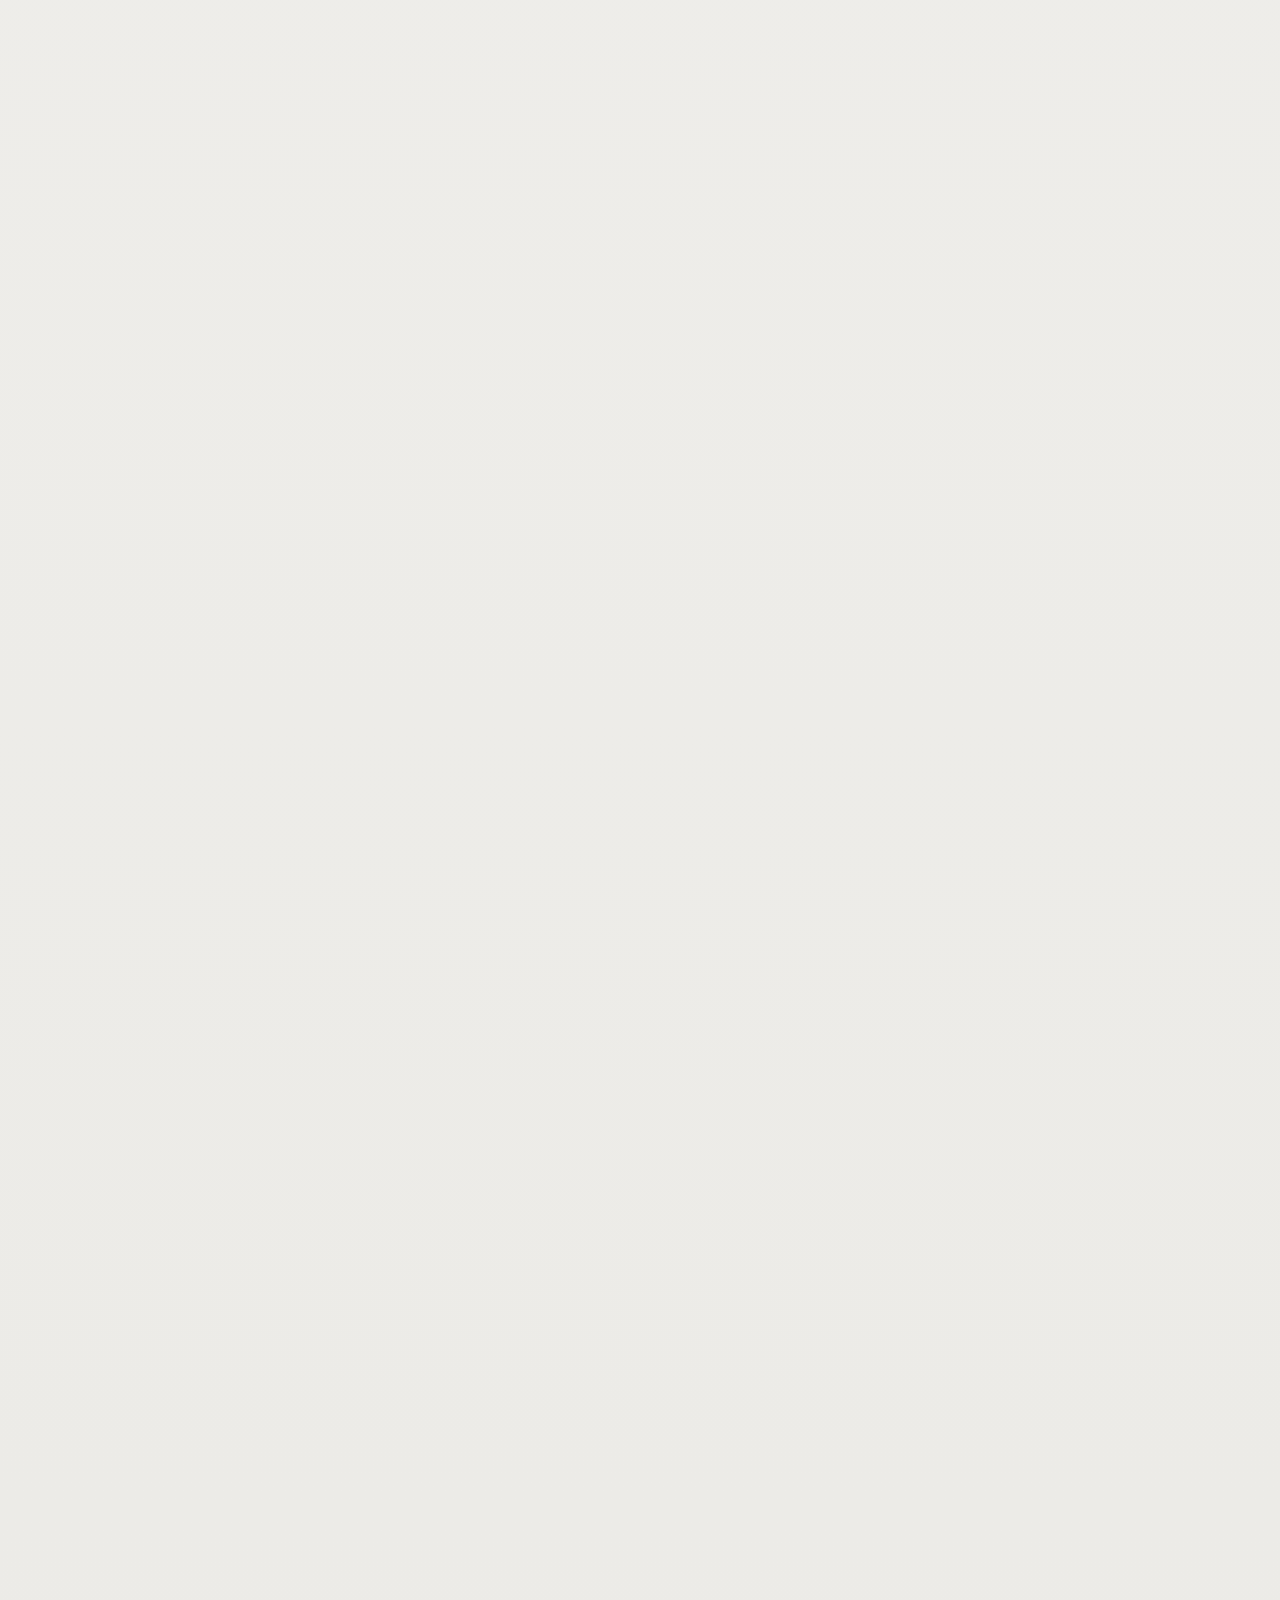
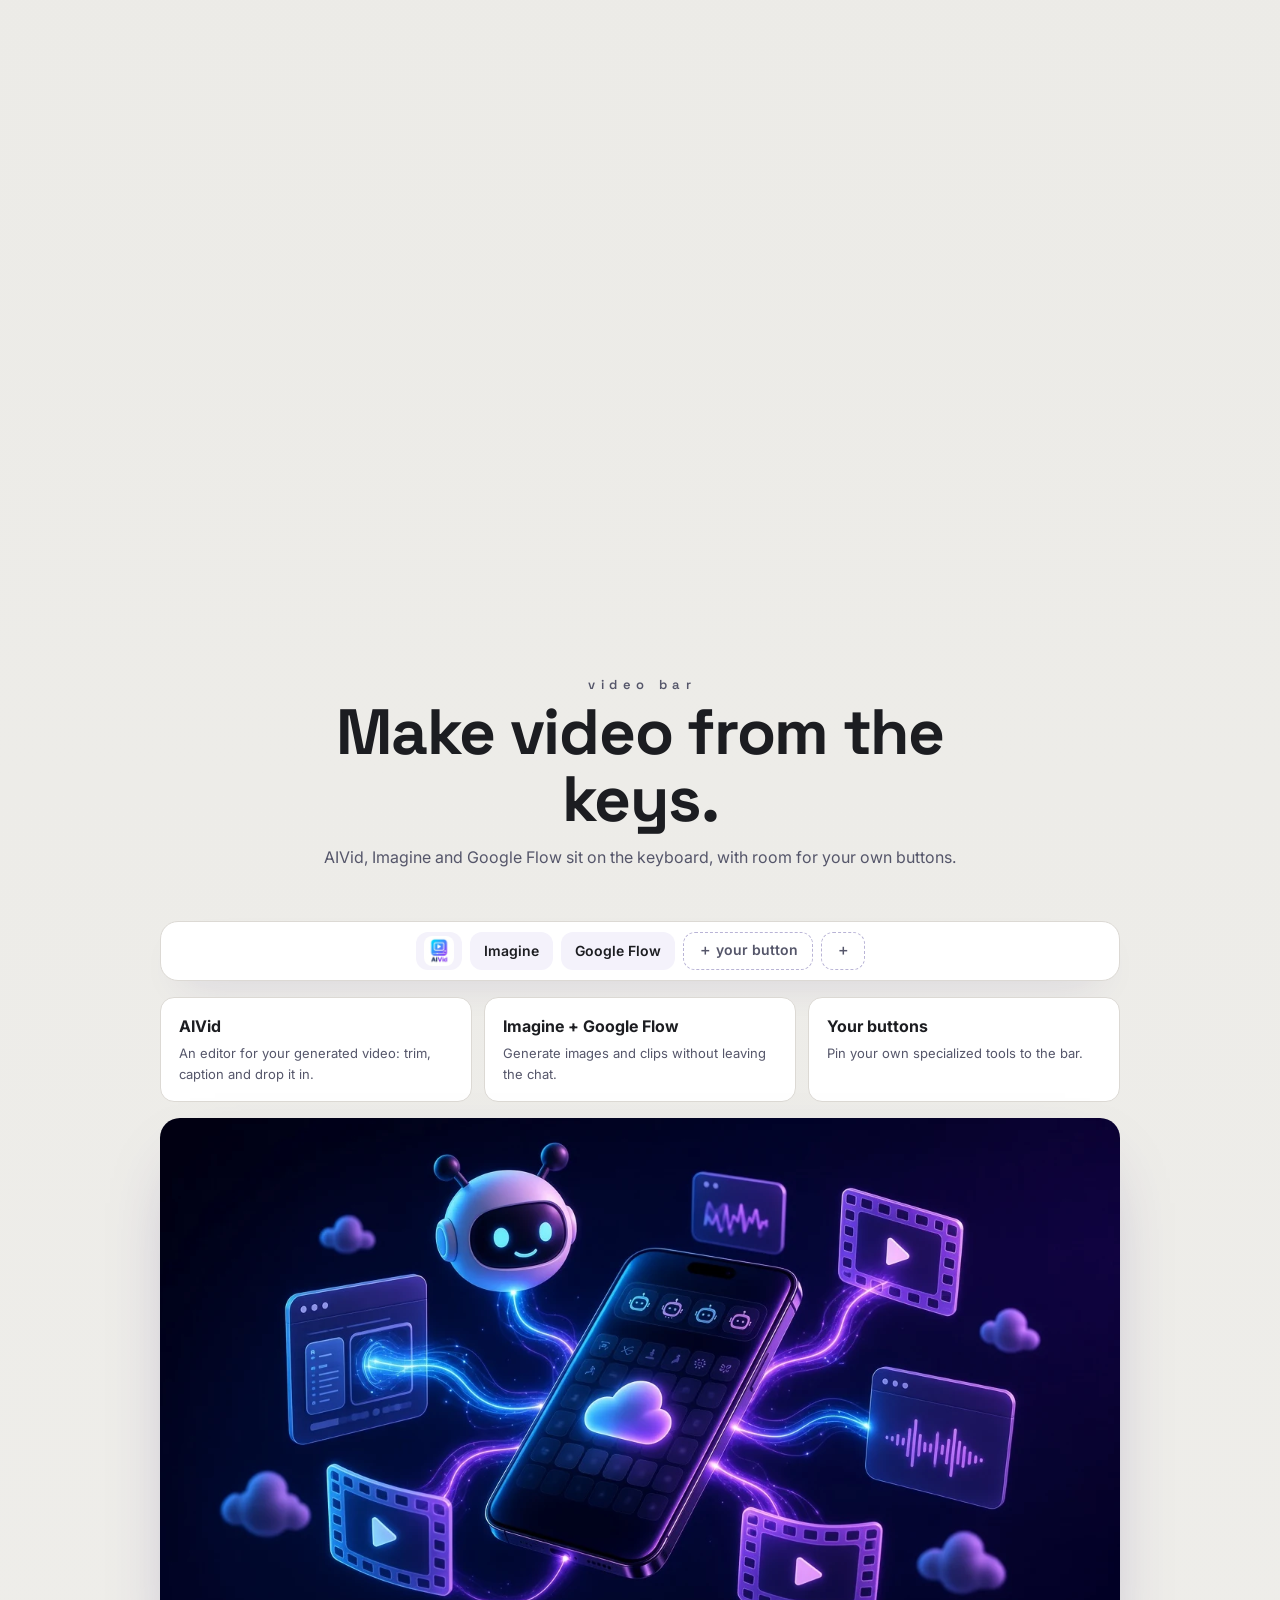
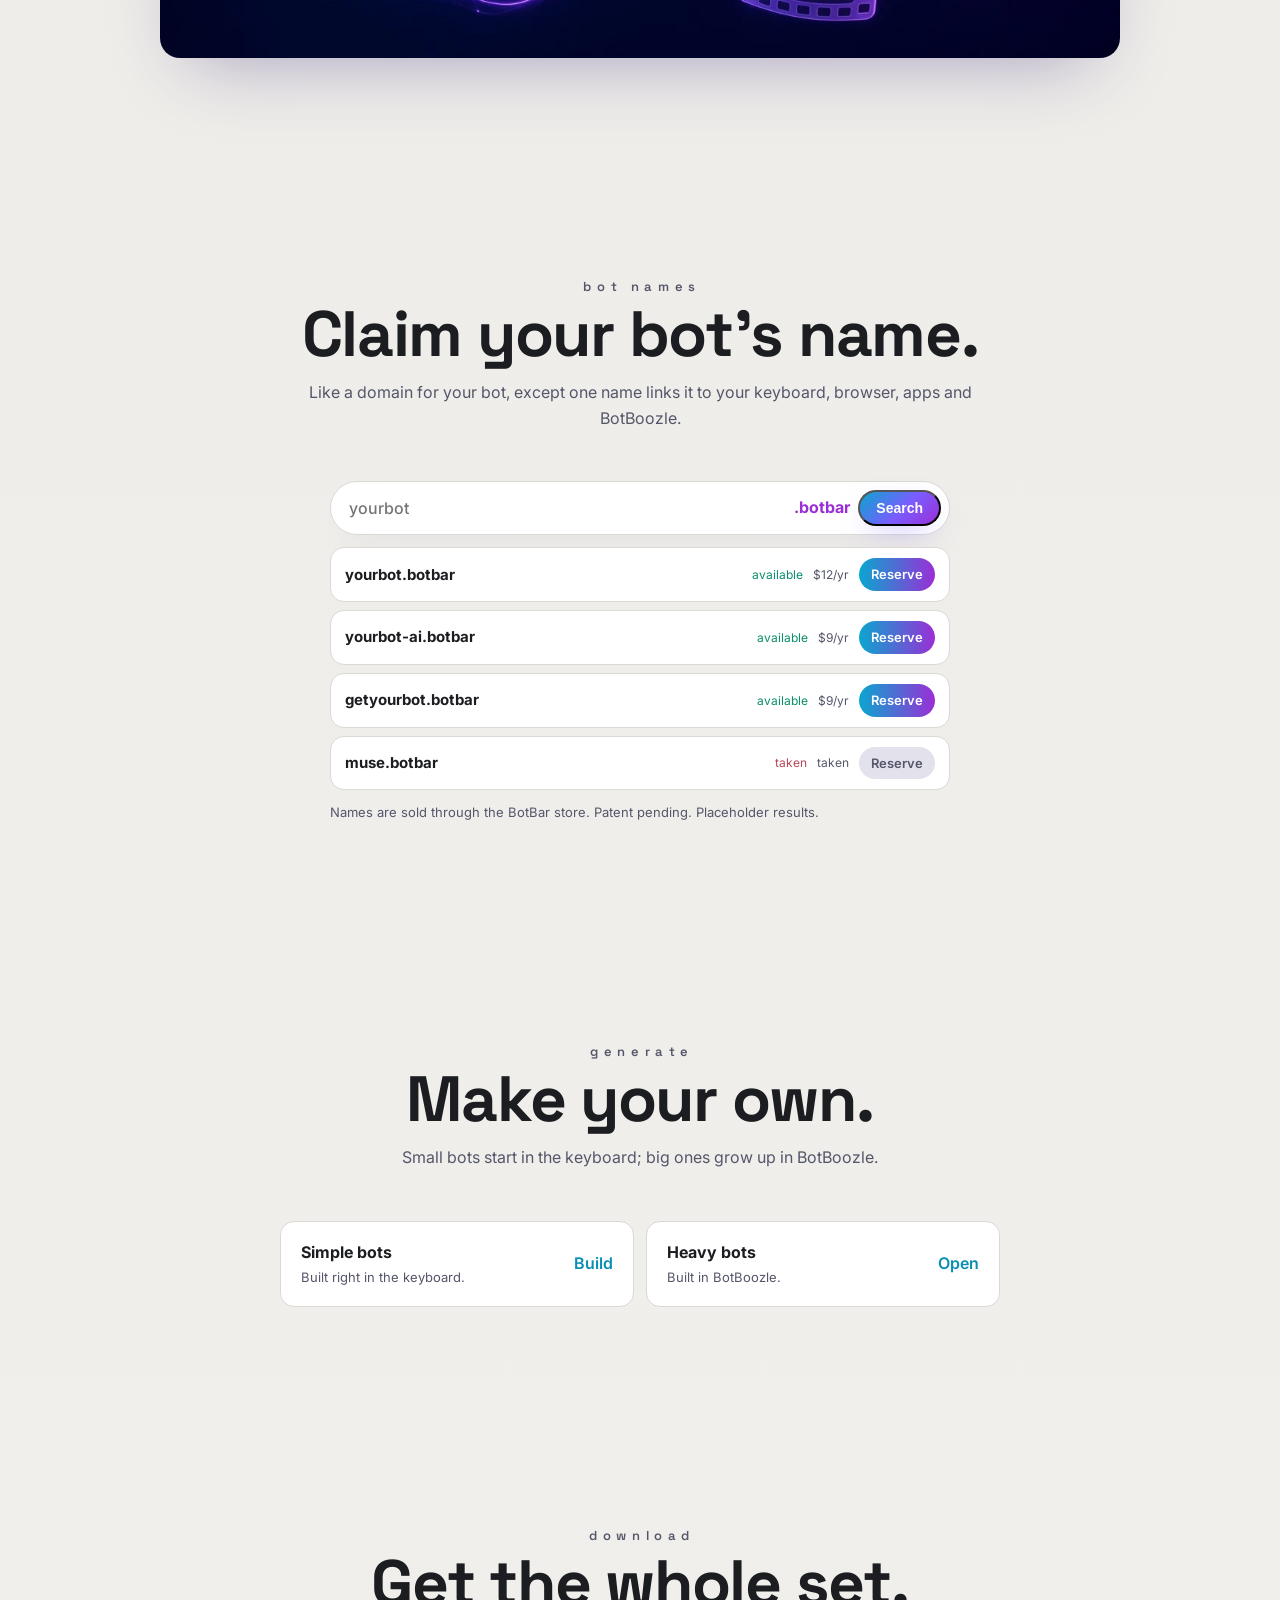
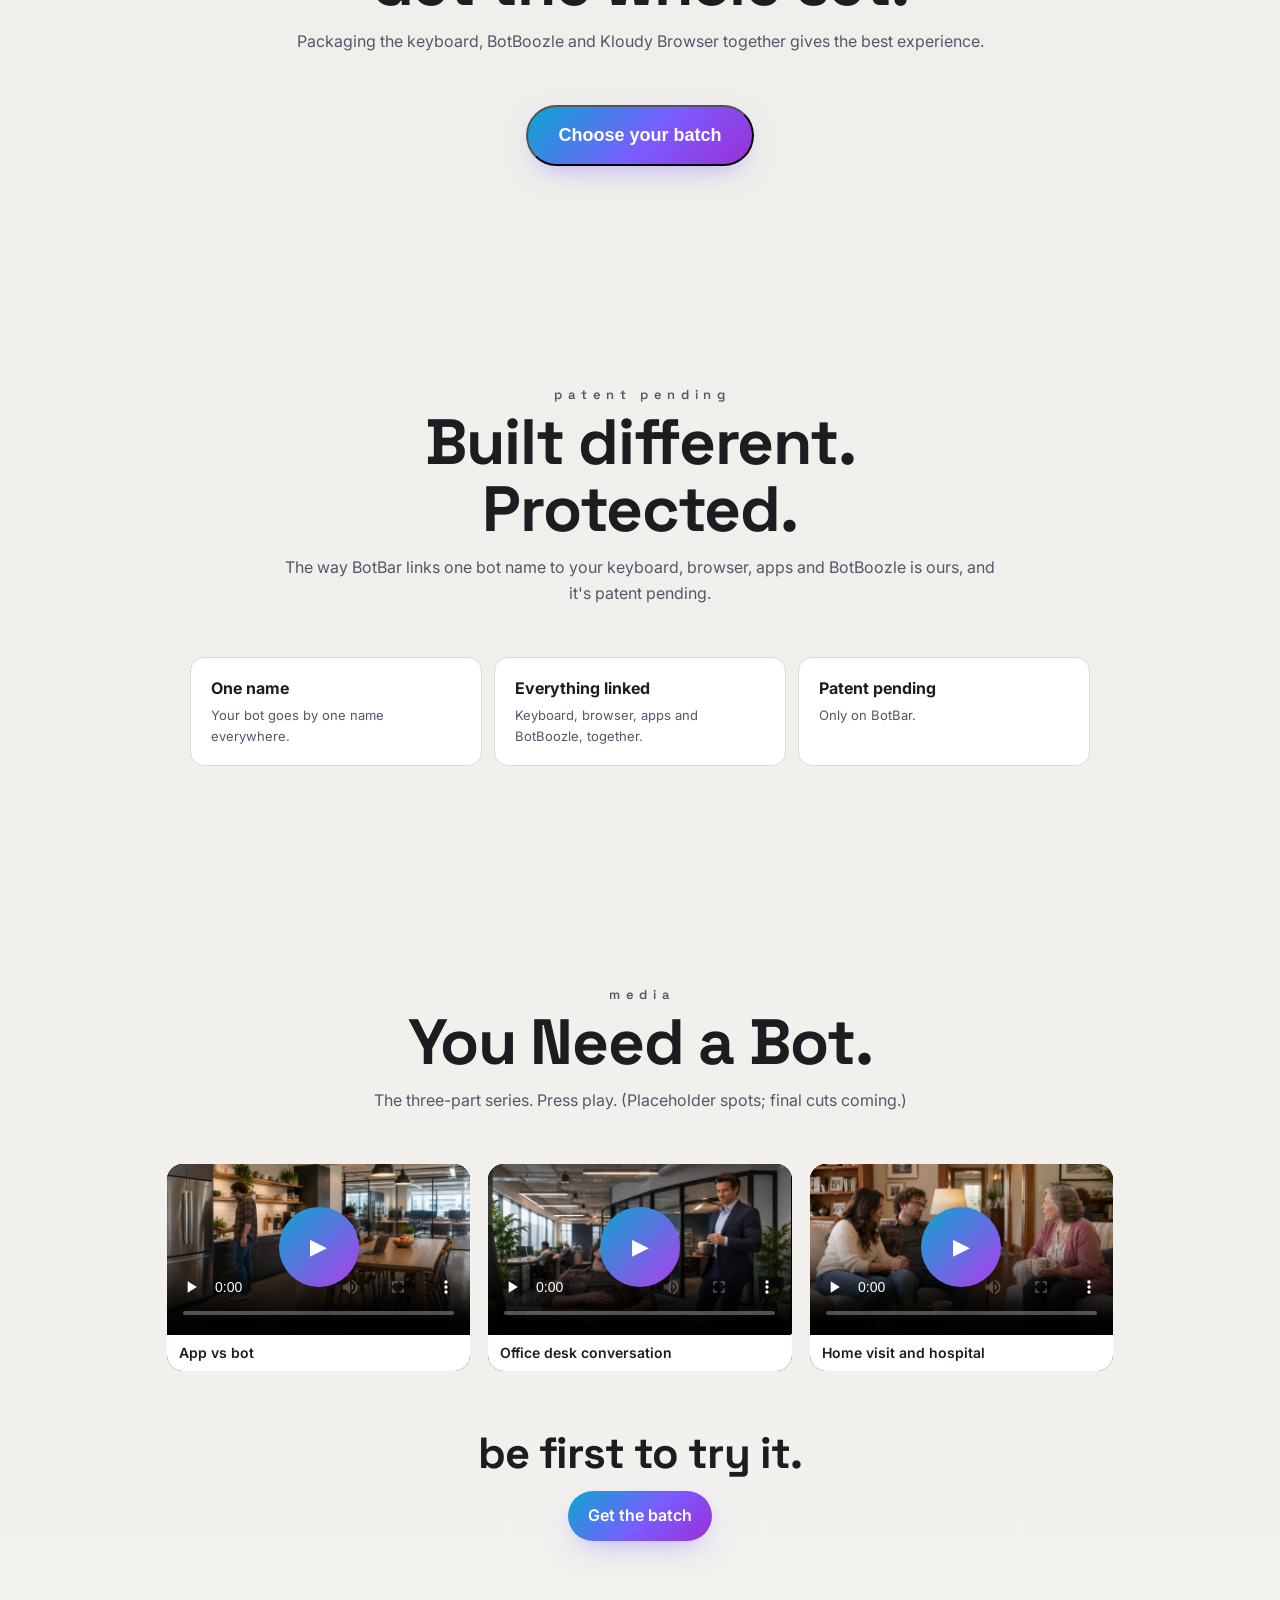
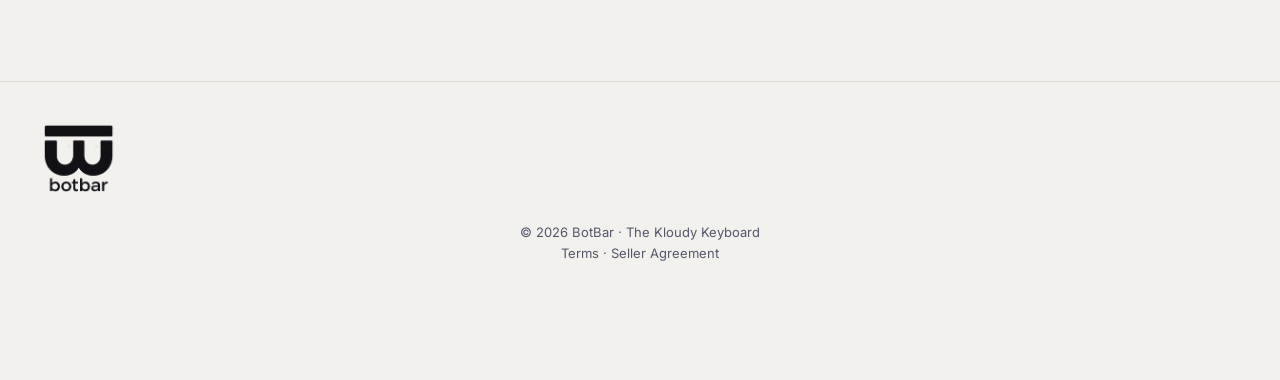
==== commit 2de18c9b: "Add legal pages (terms, seller agreement) + footer links" ====
--- a/index.html
+++ b/index.html
@@ -67,7 +67,7 @@
 </section>
 <section class="sec-demo" id="demo"><div class="sec-head reveal"><p class="kick">t r y &nbsp; i t</p><h2>Push the button. Say it.</h2><p>Watch BotBar take a spoken request and run it across Muse, Grok Bot, your apps and Kloudy Browser.</p></div>
  <div class="demo reveal">
-  <div class="d-phone demo-phone" id="demoPhone"><div class="scr vph"><video id="video-botbar-main" data-present-id="video-botbar-main" controls loop playsinline preload="metadata" poster="assets/video/botbar-main.jpg" src="assets/video/botbar-main.mp4"></video><button type="button" tabindex="0" class="vbigplay" id="vphPlay" aria-label="Play with sound">▶</button><button class="vsound" id="vphSound" aria-label="Mute" hidden>🔊</button><button type="button" tabindex="0" class="vexp" aria-label="Fullscreen">⛶</button></div></div>
+  <div class="d-phone demo-phone" id="demoPhone"><div class="scr vph"><video id="video-botbar-main" data-present-id="video-botbar-main" loop playsinline preload="metadata" poster="assets/video/botbar-main.jpg" src="assets/video/botbar-main.mp4"></video><button class="vbigplay" id="vphPlay" aria-label="Play with sound">▶</button><button class="vsound" id="vphSound" aria-label="Mute" hidden>🔊</button></div></div>
   <div class="dm-side"><p class="plab">In the video</p><ul class="dm-caps"><li>Pay bills across apps and adjust budgets</li><li>Find the best TV deal</li><li>Website, app, email and social in one run</li><li>Muse and Grok Bot plan a week</li><li>Make a video for a story</li><li>Reserve a bot name</li><li>“Kloudy let me know your Grok Bot was full on usage, so I'm taking the handoff from here and finishing it up.”</li></ul><p class="fine" id="dmNote"></p></div>
  </div></section>
 <section class="sec-store" id="store"><div class="sec-head reveal"><p class="kick">s t o r e</p><h2>Grab a bot.</h2><p>The same bots you see in the keyboard's Bots tab. Tap one to add it.</p></div>
@@ -130,10 +130,10 @@
 
 <section class="watch" id="watch">
   <div class="sec-head reveal"><p class="kick">m e d i a</p><h2>You Need a Bot.</h2><p>The three-part series. Press play. (Placeholder spots; final cuts coming.)</p></div>
-  <div class="vrow3 reveal"><figure class="yv"><video controls preload="none" playsinline data-present-id="video-app-vs-bot" poster="assets/video/app-vs-bot.jpg" src="assets/video/app-vs-bot.mp4"></video><button type="button" tabindex="0" class="yplay" aria-label="Play App vs bot">▶</button><button type="button" tabindex="0" class="vexp" aria-label="Fullscreen">⛶</button><figcaption>App vs bot</figcaption></figure><figure class="yv"><video controls preload="none" playsinline data-present-id="video-office-desk" poster="assets/video/office-desk.jpg" src="assets/video/office-desk.mp4"></video><button type="button" tabindex="0" class="yplay" aria-label="Play Office desk conversation">▶</button><button type="button" tabindex="0" class="vexp" aria-label="Fullscreen">⛶</button><figcaption>Office desk conversation</figcaption></figure><figure class="yv"><video controls preload="none" playsinline data-present-id="video-home-visit" poster="assets/video/home-visit.jpg" src="assets/video/home-visit.mp4"></video><button type="button" tabindex="0" class="yplay" aria-label="Play Home visit and hospital">▶</button><button type="button" tabindex="0" class="vexp" aria-label="Fullscreen">⛶</button><figcaption>Home visit and hospital</figcaption></figure></div>
+  <div class="vrow3 reveal"><figure class="yv"><video controls preload="none" playsinline data-present-id="video-app-vs-bot" poster="assets/video/app-vs-bot.jpg" src="assets/video/app-vs-bot.mp4"></video><button class="yplay" aria-label="Play App vs bot">▶</button><figcaption>App vs bot</figcaption></figure><figure class="yv"><video controls preload="none" playsinline data-present-id="video-office-desk" poster="assets/video/office-desk.jpg" src="assets/video/office-desk.mp4"></video><button class="yplay" aria-label="Play Office desk conversation">▶</button><figcaption>Office desk conversation</figcaption></figure><figure class="yv"><video controls preload="none" playsinline data-present-id="video-home-visit" poster="assets/video/home-visit.jpg" src="assets/video/home-visit.mp4"></video><button class="yplay" aria-label="Play Home visit and hospital">▶</button><figcaption>Home visit and hospital</figcaption></figure></div>
 <div class="close-cta"><h3>be first to try it.</h3><a class="btn" href="#download">Get the batch</a></div></section>
 
-<footer><img class="logo-full" src="assets/brand/botbar-logo.png" alt="botbar" width="96" height="89"><br>© 2026 BotBar · The Kloudy Keyboard</footer>
+<footer><img class="logo-full" src="assets/brand/botbar-logo.png" alt="botbar" width="96" height="89"><br>© 2026 BotBar · The Kloudy Keyboard<br><a href="legal/terms.html">Terms</a> · <a href="legal/seller-agreement.html">Seller Agreement</a></footer>
 
 <div class="abar" id="abar"><button data-p="pDl">⬇ Download</button><button data-p="pStore">▦ Store</button><button data-p="pGen">✦ Generate</button></div>
 <div class="panel" id="pDl" role="dialog" aria-label="Download"><button class="px" aria-label="Close">×</button><h3>Download batch</h3><p class="pnote">Packaging these together gives the best experience. Uncheck anything you don't need.</p>
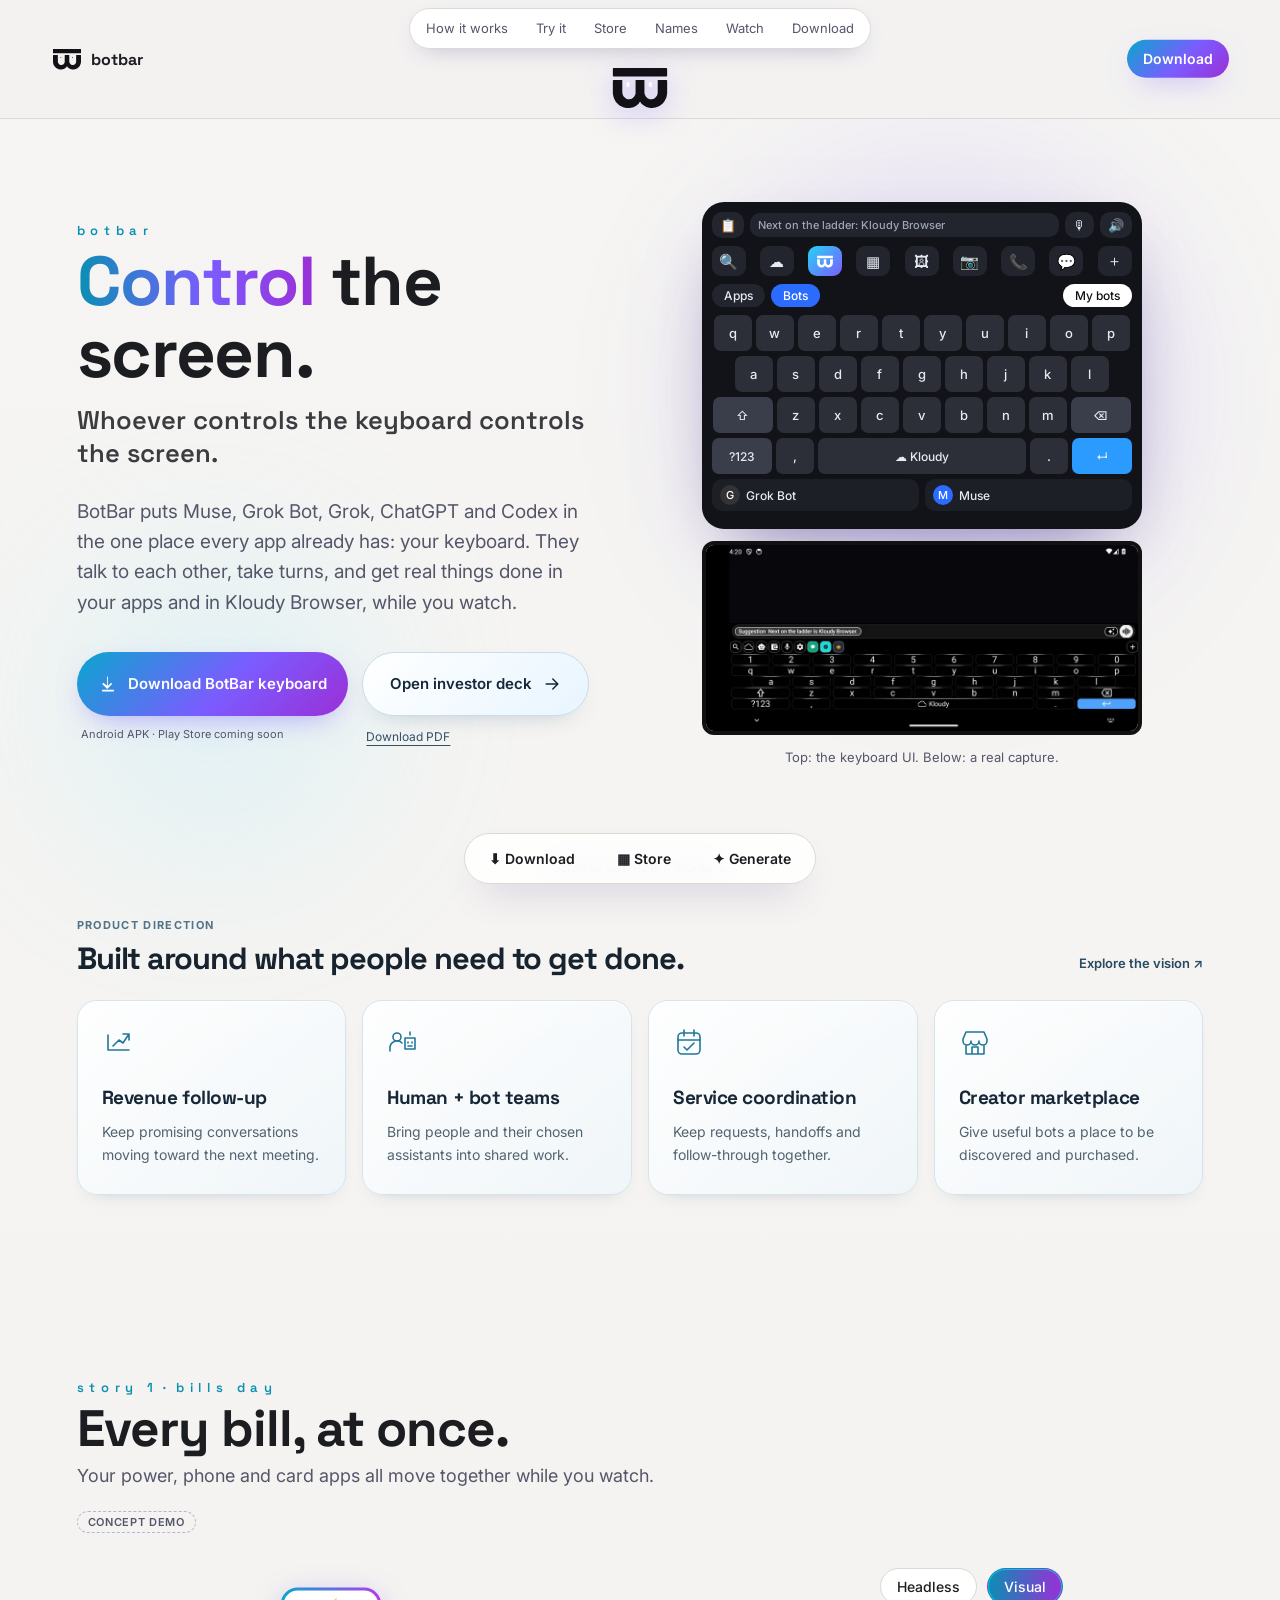
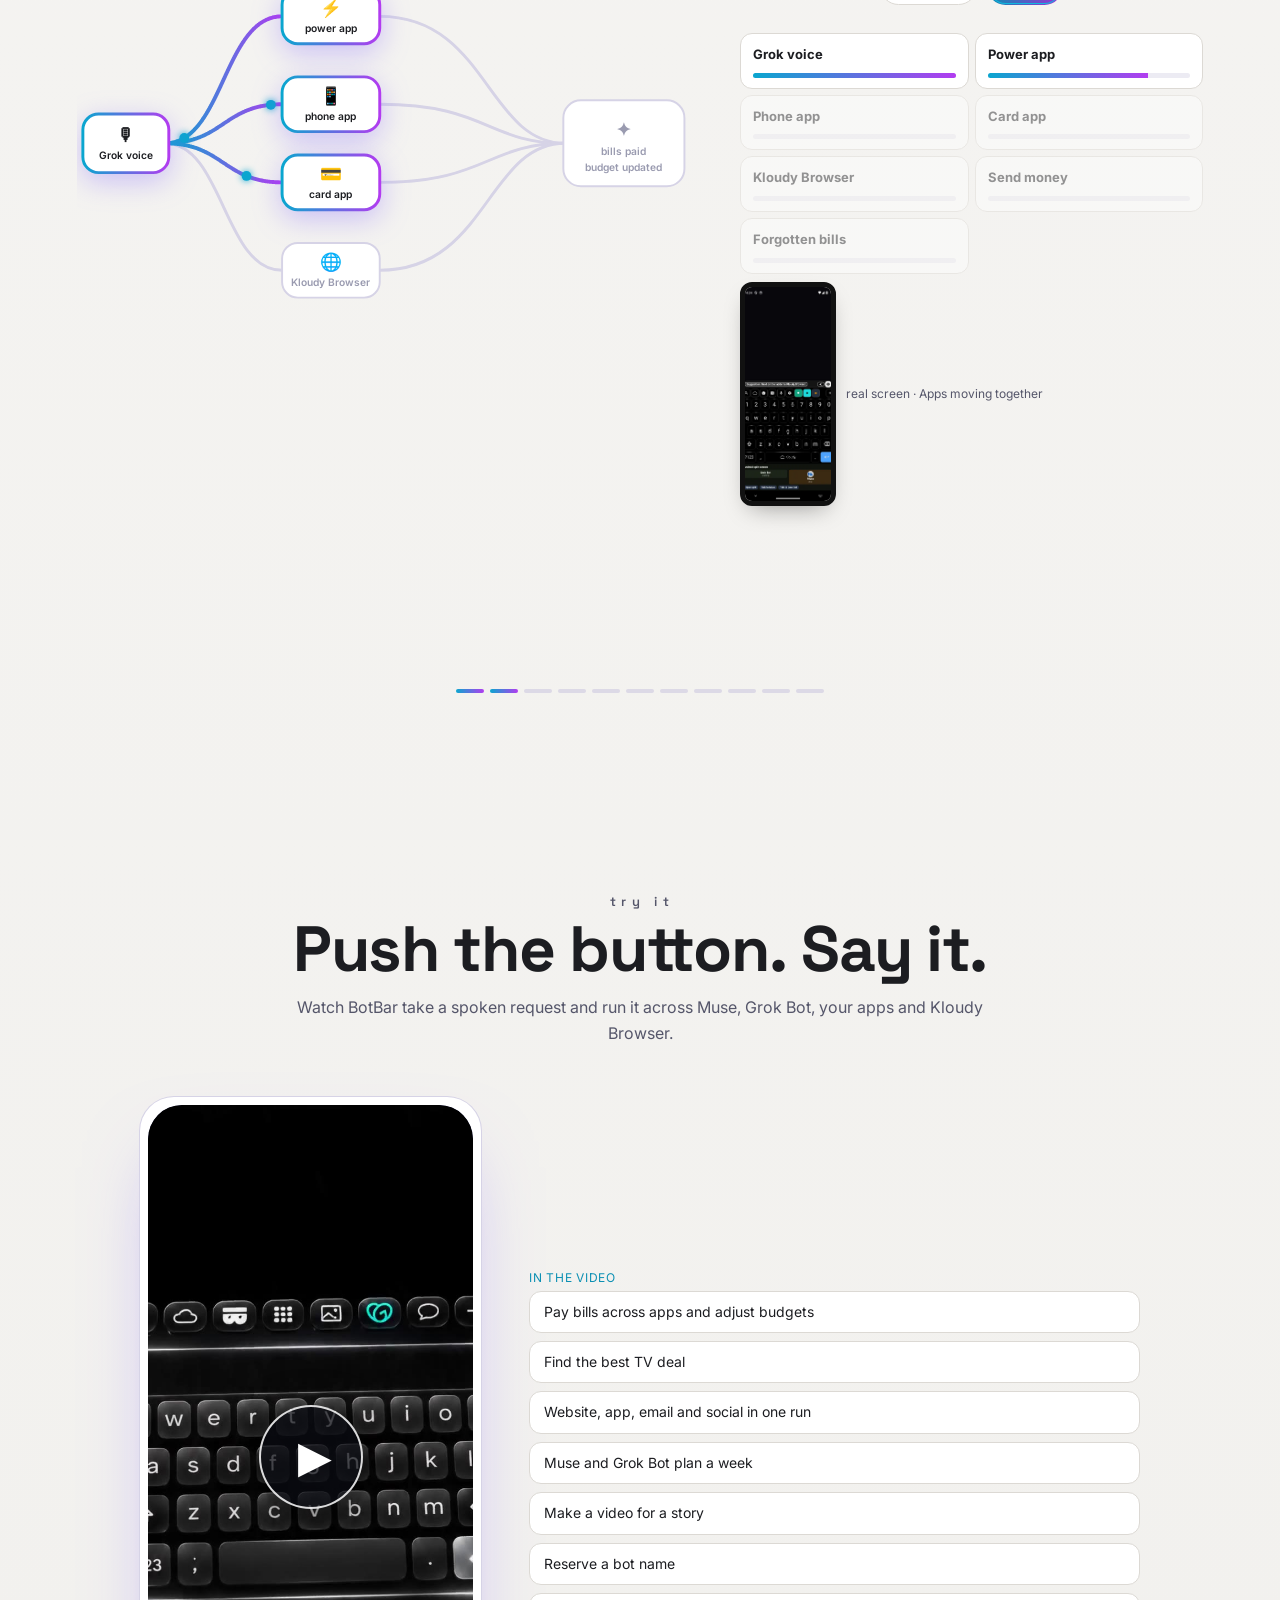
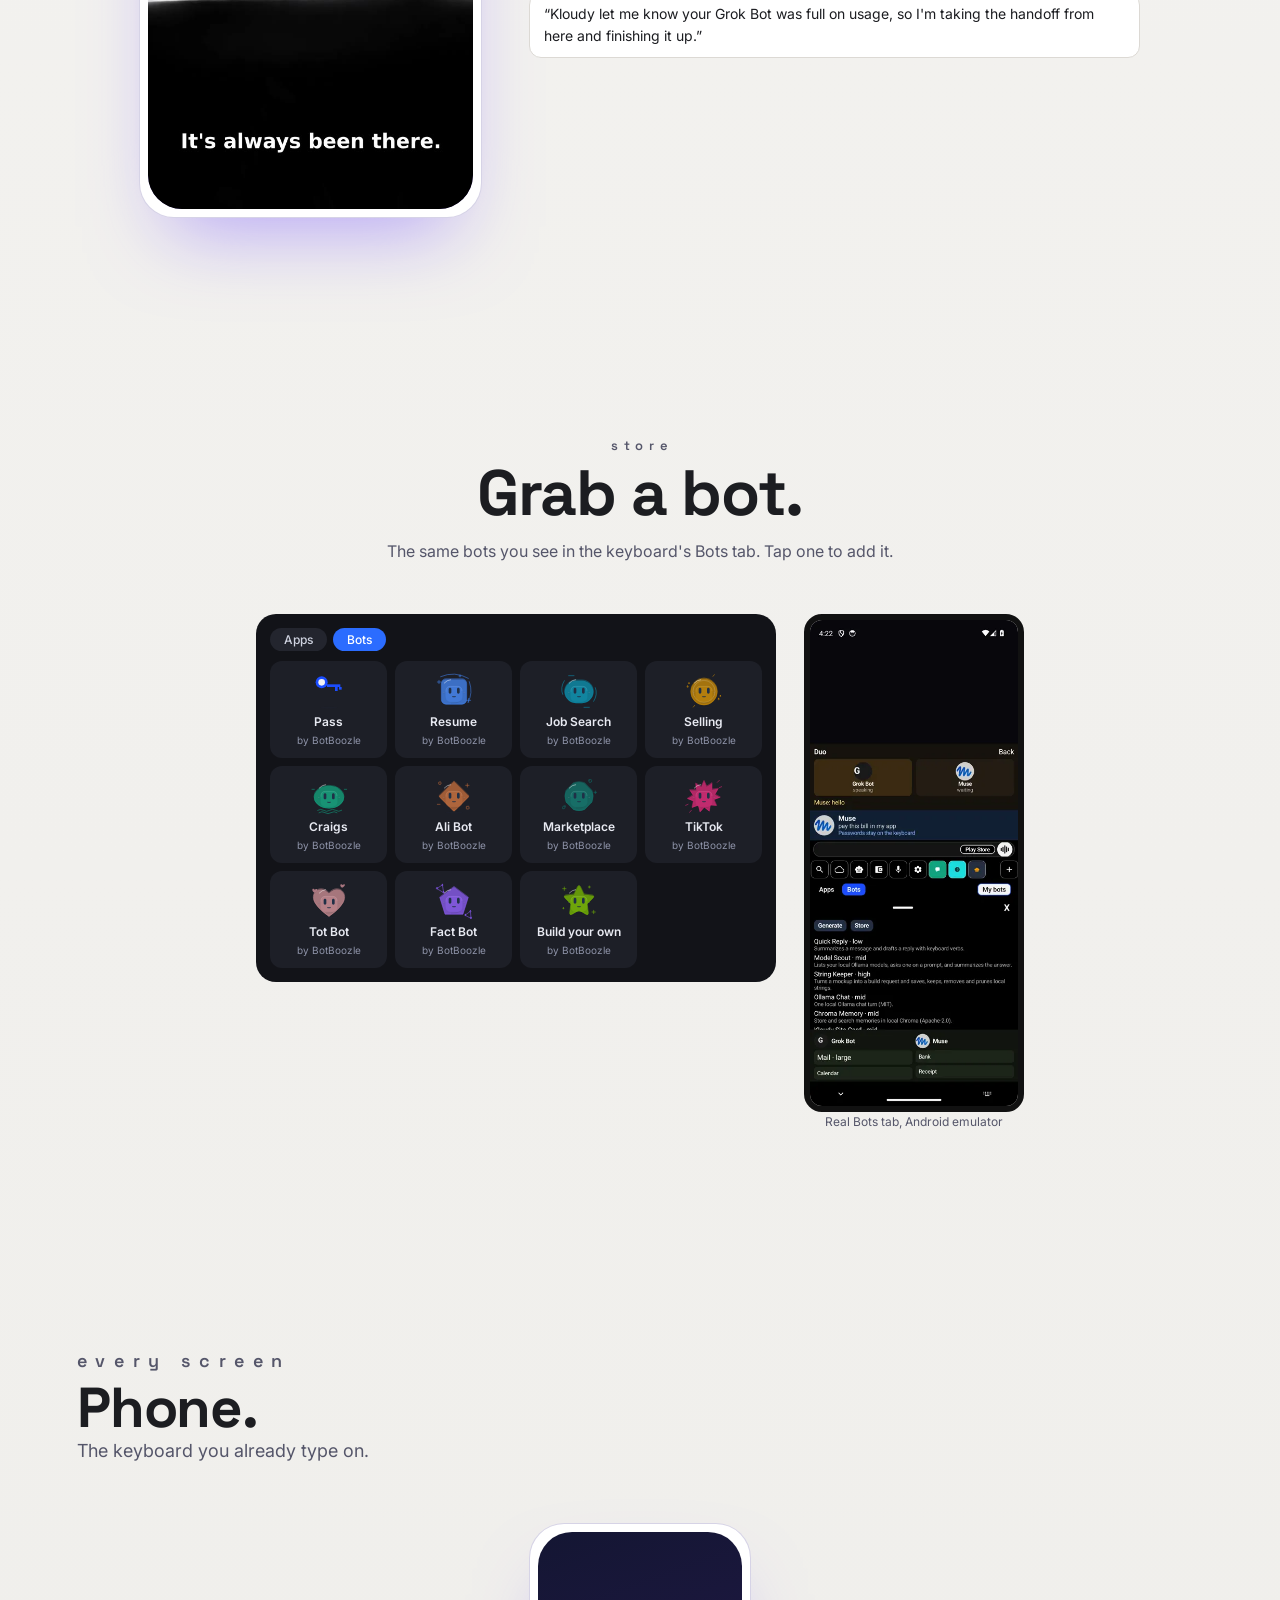
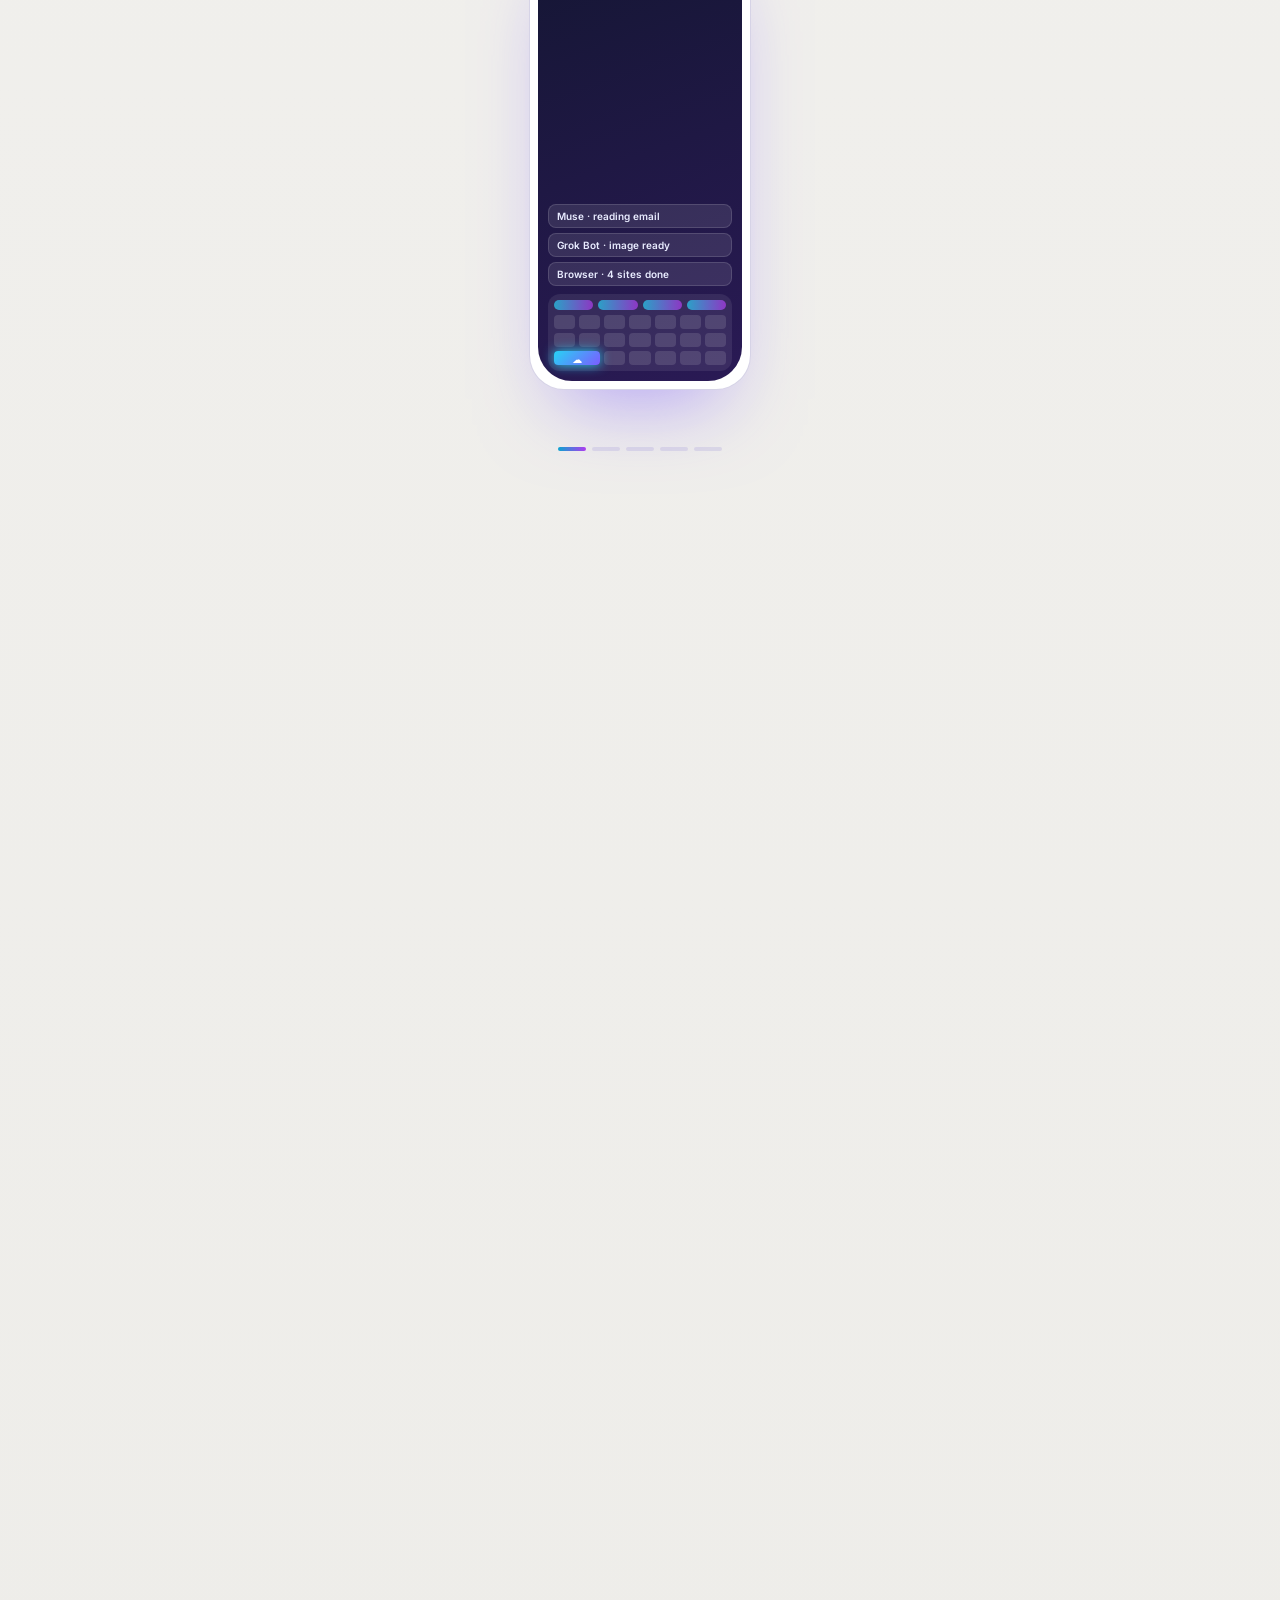
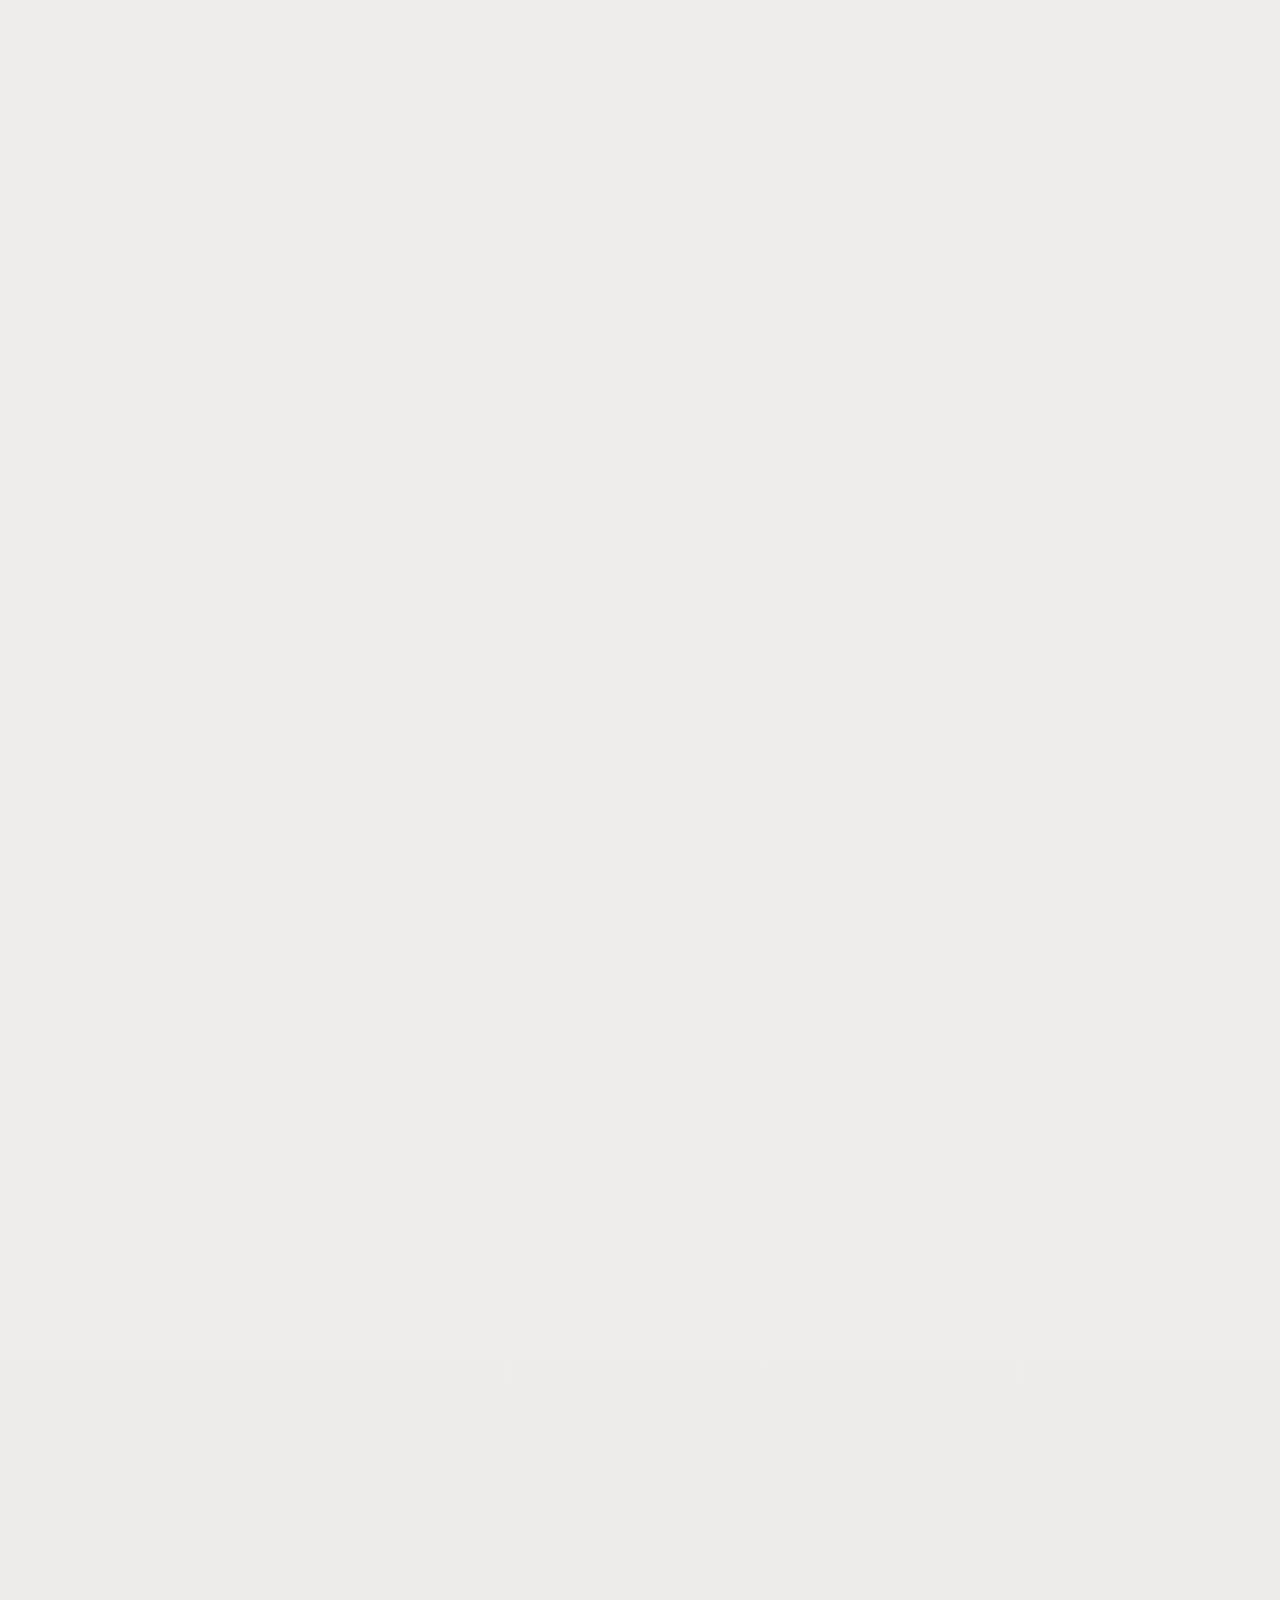
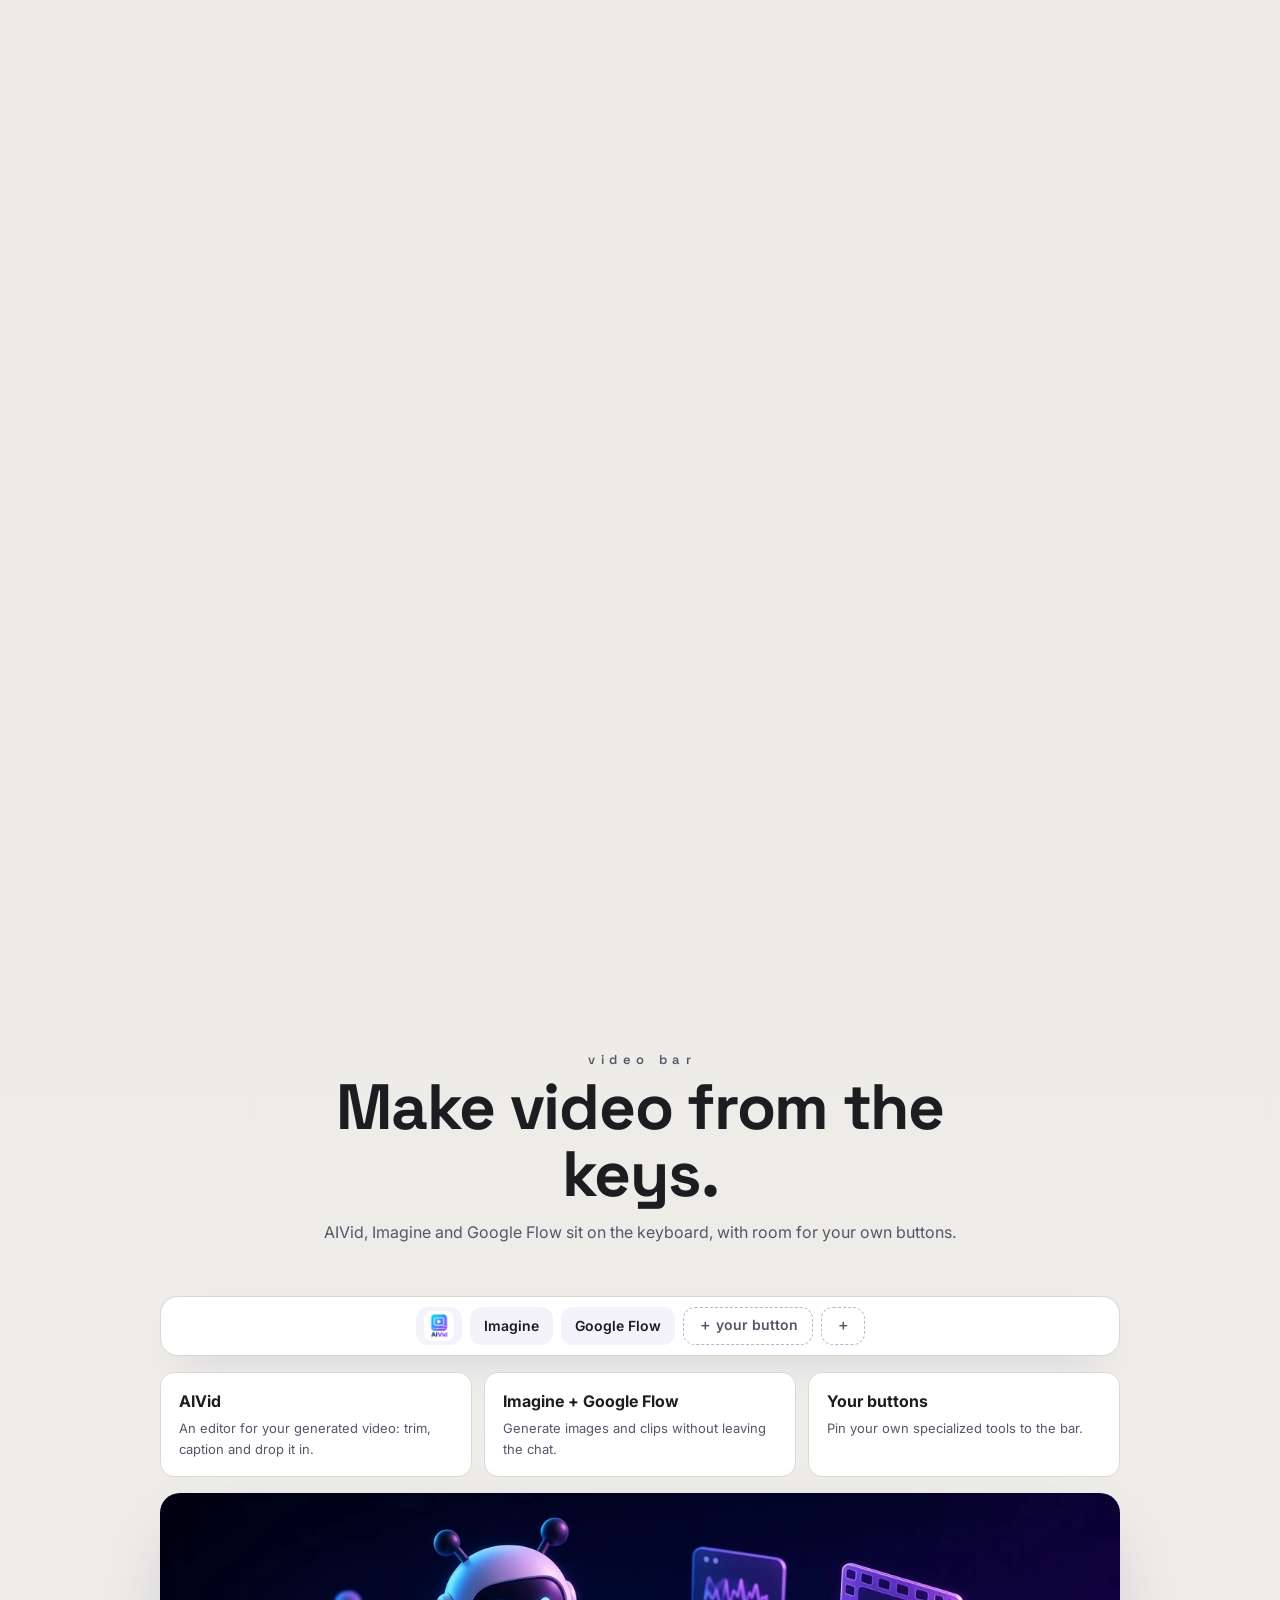
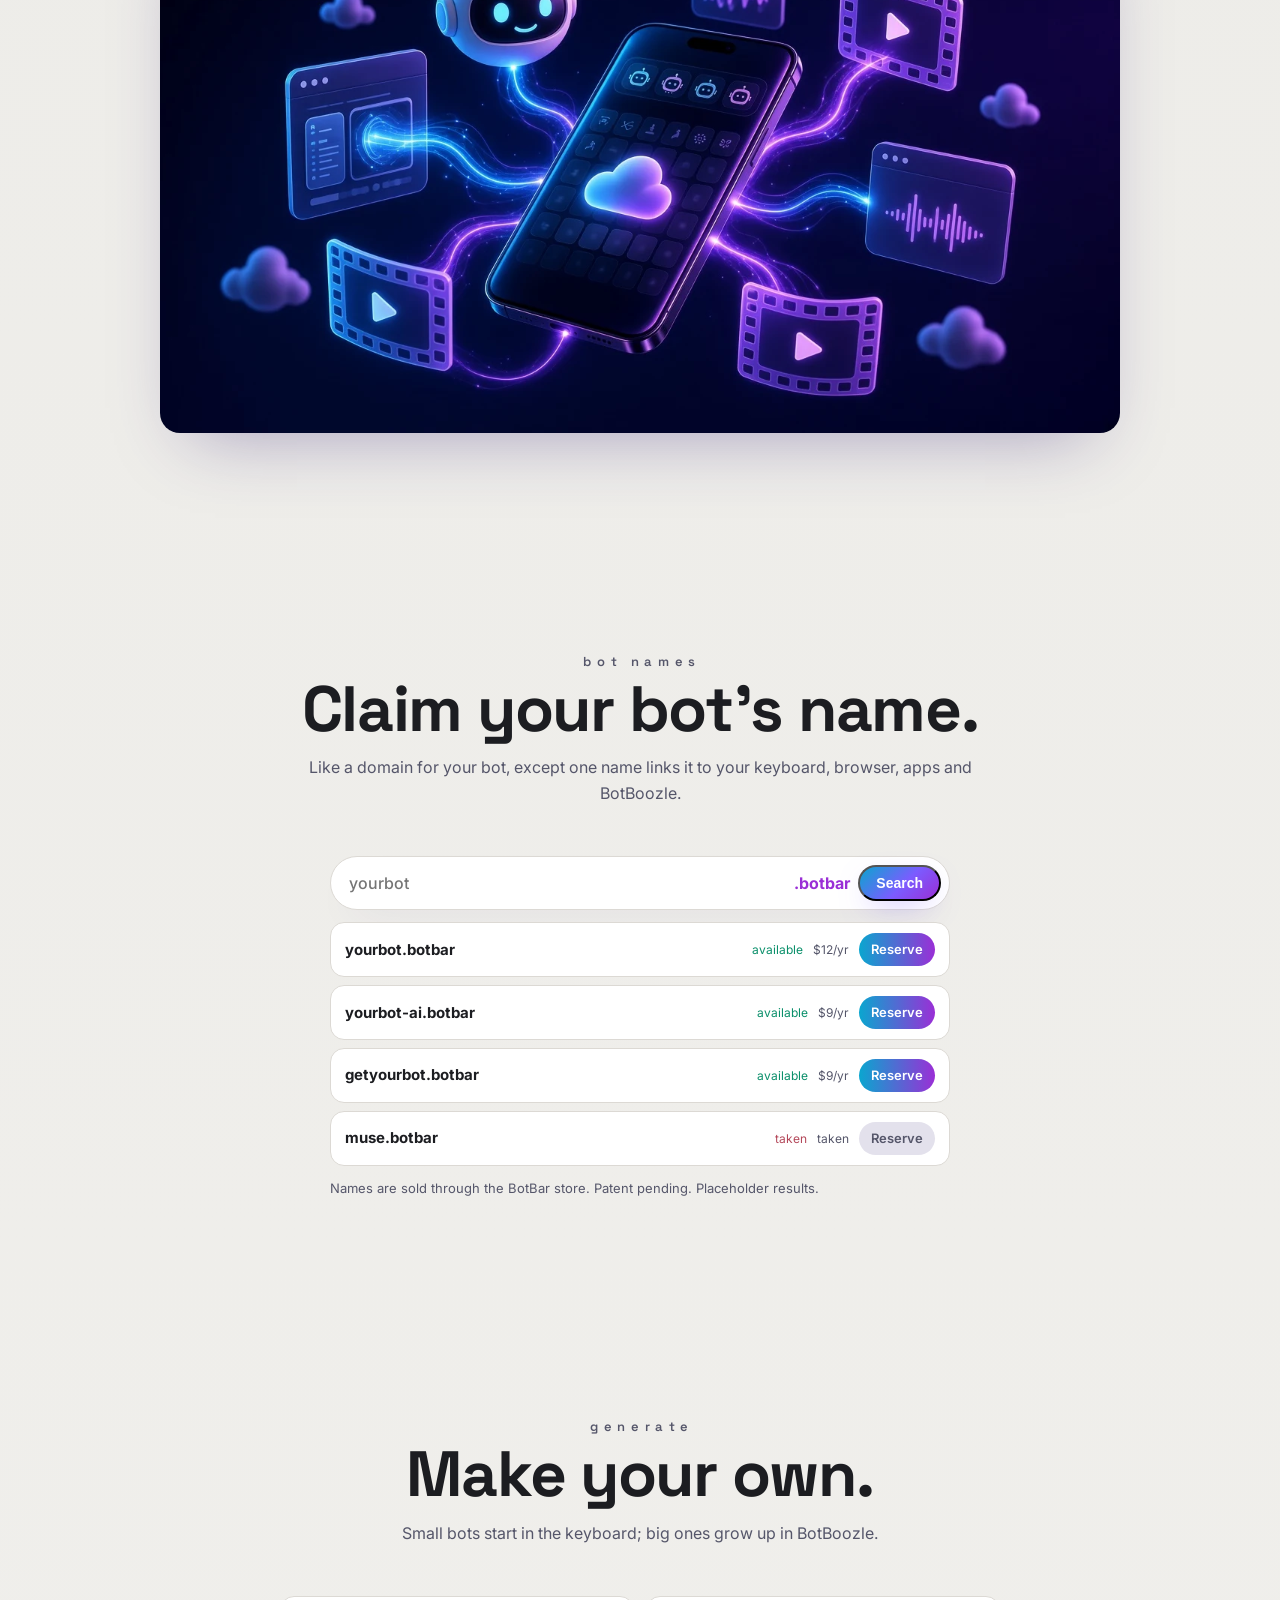
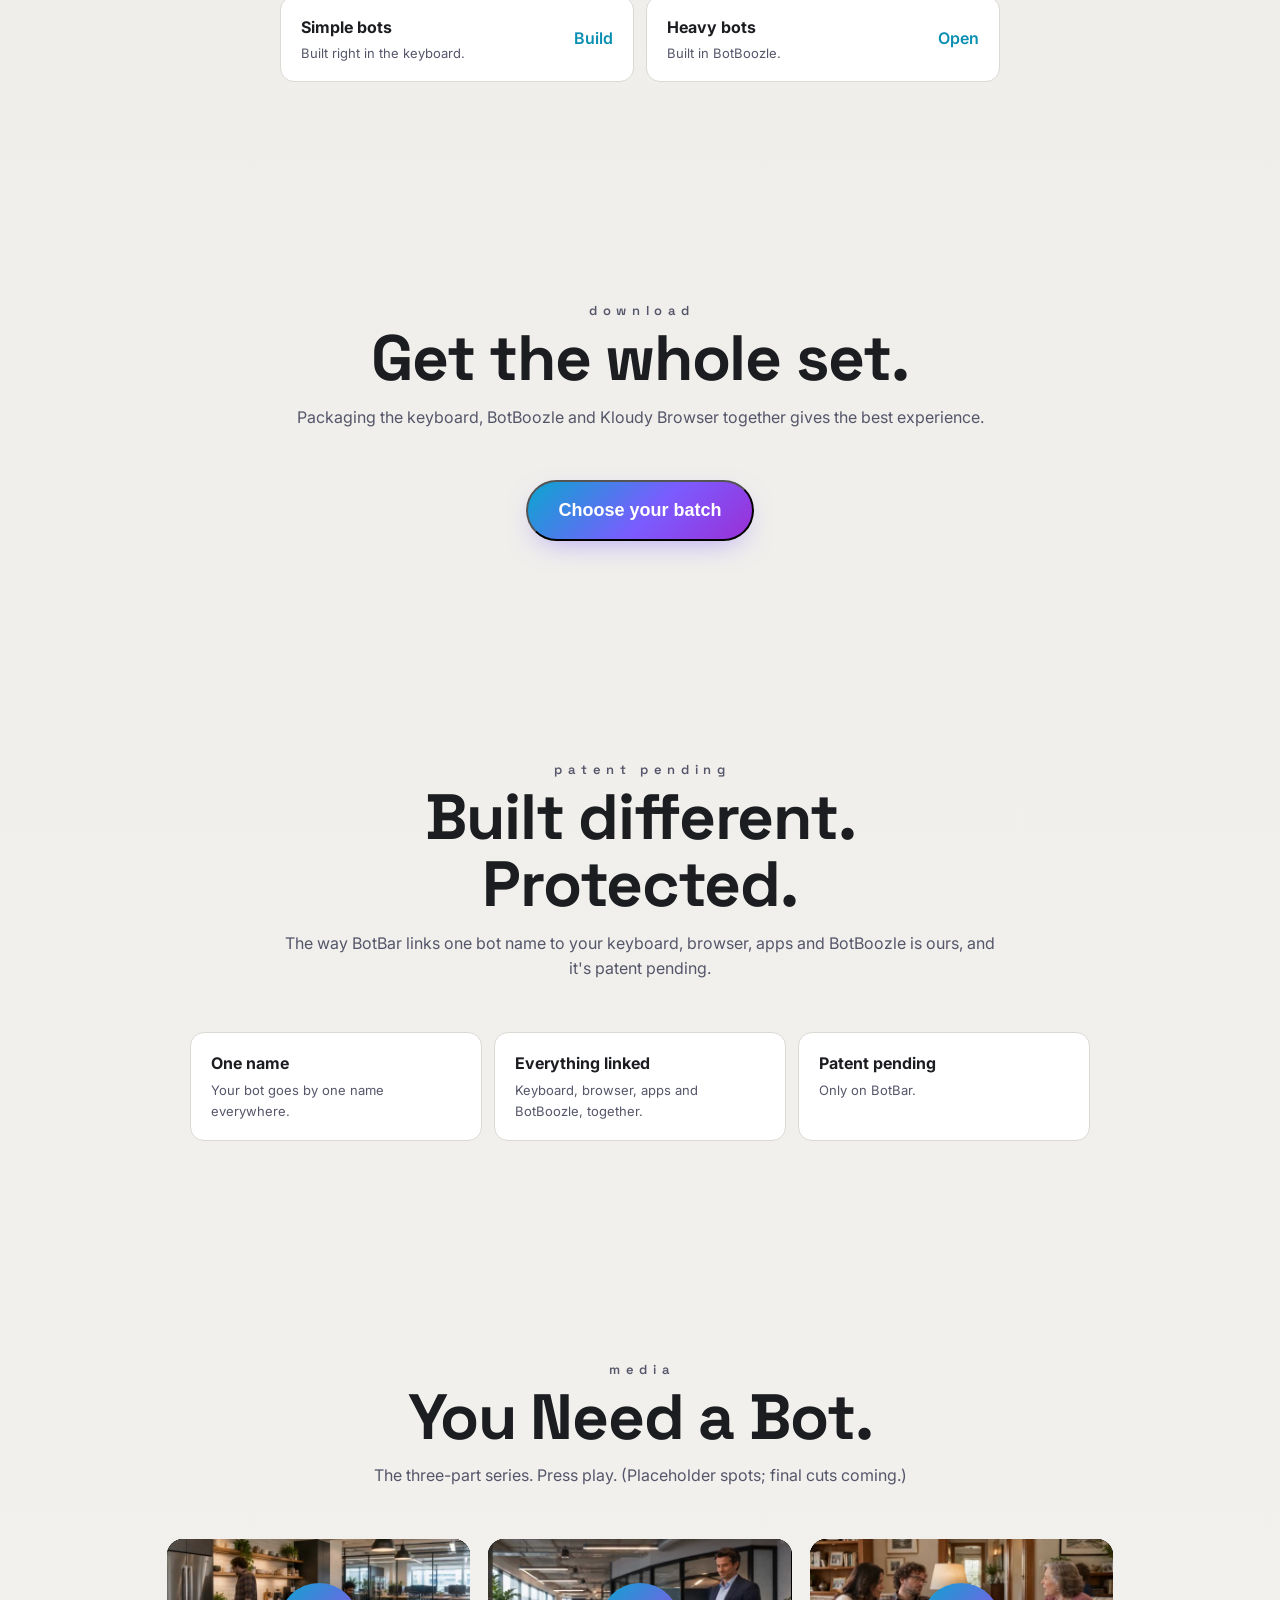
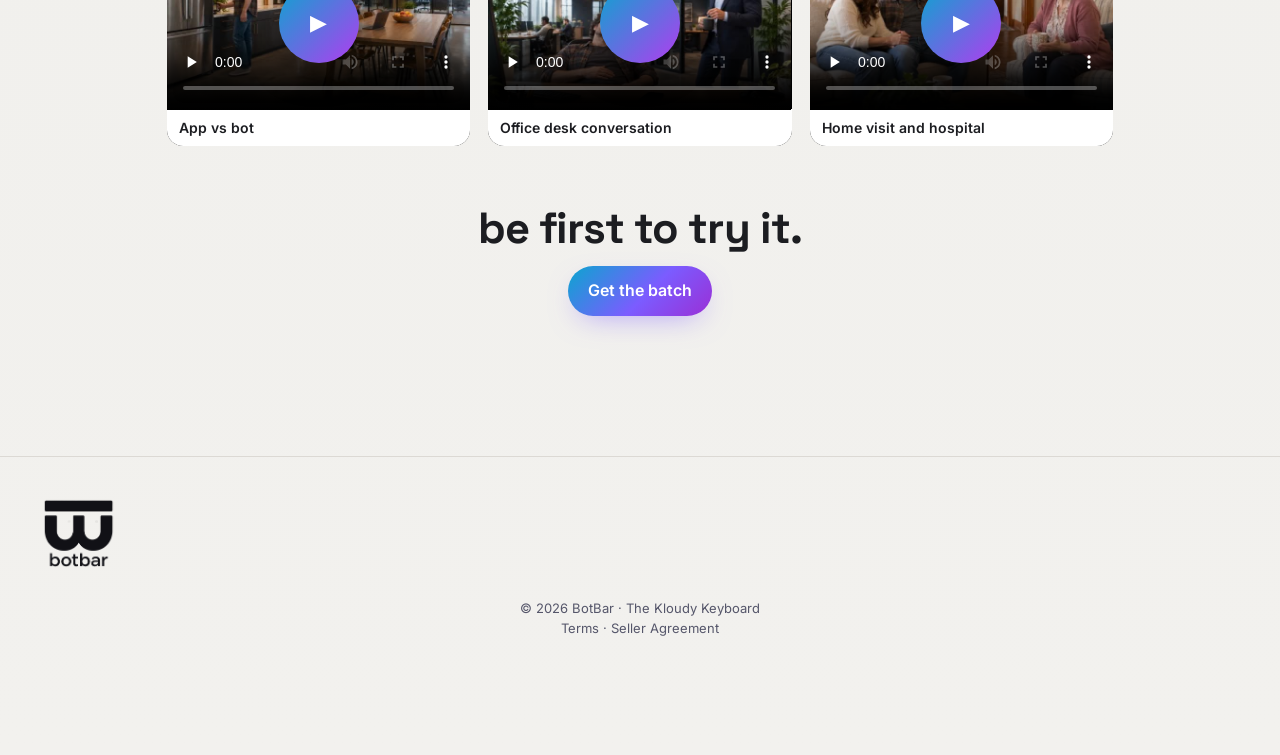
==== commit c8fc4eee: "Publish BotBar investor book, PDF and use-case entry" ====
--- a/index.html
+++ b/index.html
@@ -7,6 +7,7 @@
 <link rel="preconnect" href="https://fonts.googleapis.com"><link href="https://fonts.googleapis.com/css2?family=Inter:wght@400;500;600;800&family=Space+Grotesk:wght@500;700&display=swap" rel="stylesheet">
 <link rel="stylesheet" href="styles.css">
 <link rel="stylesheet" href="light.css">
+<link rel="stylesheet" href="investor-entry.css?v=1">
 <link rel="icon" href="/favicon.ico" sizes="any"><link rel="icon" type="image/png" sizes="32x32" href="assets/brand/icon-32.png"><link rel="icon" type="image/svg+xml" href="assets/brand/botbar-mark.svg?v=11"><link rel="apple-touch-icon" sizes="180x180" href="assets/brand/icon-180.png">
 <meta name="theme-color" content="#f3f2f0">
 </head><body>
@@ -25,9 +26,15 @@
     <h1><span class="grad">Control</span> the screen.</h1>
     <p class="sub-tag">Whoever controls the keyboard controls the screen.</p>
     <p class="lede">BotBar puts Muse, Grok Bot, Grok, ChatGPT and Codex in the one place every app already has: your keyboard. They talk to each other, take turns, and get real things done in your apps and in Kloudy Browser, while you watch.</p>
-    <div class="cta-row">
-      <a class="btn big" href="/download/botbar-keyboard.apk" download><svg viewBox="0 0 24 24" width="20" height="20"><path fill="currentColor" d="M12 3v11.2l3.6-3.6 1.4 1.4-6 6-6-6 1.4-1.4L11 14.2V3h1zM5 19h14v2H5z"/></svg> Download BotBar keyboard</a>
-      <span class="fine">Android APK · Play Store coming soon</span>
+    <div class="cta-row bb-entry-actions">
+      <div class="bb-entry-action">
+        <a class="btn big" href="/download/botbar-keyboard.apk" download><svg viewBox="0 0 24 24" width="20" height="20" aria-hidden="true"><path fill="currentColor" d="M12 3v11.2l3.6-3.6 1.4 1.4-6 6-6-6 1.4-1.4L11 14.2V3h1zM5 19h14v2H5z"/></svg><span>Download BotBar keyboard</span></a>
+        <span class="fine">Android APK · Play Store coming soon</span>
+      </div>
+      <div class="bb-entry-action">
+        <a class="btn big bb-investor-cta" href="/investors/"><span>Open investor deck</span><svg viewBox="0 0 24 24" width="20" height="20" fill="none" stroke="currentColor" stroke-width="1.8" stroke-linecap="round" stroke-linejoin="round" aria-hidden="true"><path d="M5 12h14m-6-6 6 6-6 6"/></svg></a>
+        <a class="bb-investor-pdf" href="/investors/BotBar-investor-overview-v1.pdf" download>Download PDF</a>
+      </div>
     </div>
   </div>
   <div class="hero-kb reveal delay" aria-label="The BotBar keyboard"><div class="hk">
@@ -40,6 +47,32 @@
   <div class="scroll-cue">Scroll to see how it works <span>↓</span></div>
 </section>
 
+<section class="bb-usecases" aria-labelledby="bb-usecases-title">
+  <div class="bb-usecases-heading">
+    <div><p class="bb-usecases-kicker">Product direction</p><h2 id="bb-usecases-title">Built around what people need to get done.</h2></div>
+    <a href="/investors/">Explore the vision <span aria-hidden="true">↗</span></a>
+  </div>
+  <div class="bb-usecases-scroll" role="region" aria-label="Four BotBar use cases; scroll to explore" tabindex="0">
+    <ul class="bb-usecases-list">
+      <li class="bb-usecase">
+        <svg viewBox="0 0 32 32" fill="none" stroke="currentColor" stroke-width="1.6" stroke-linecap="round" stroke-linejoin="round" aria-hidden="true"><path d="M6 24V9m0 15h21M11 20l6-6 4 3 6-9m-6 0h6v6"/></svg>
+        <h3>Revenue follow-up</h3><p>Keep promising conversations moving toward the next meeting.</p>
+      </li>
+      <li class="bb-usecase">
+        <svg viewBox="0 0 32 32" fill="none" stroke="currentColor" stroke-width="1.6" stroke-linecap="round" stroke-linejoin="round" aria-hidden="true"><circle cx="10" cy="11" r="4"/><path d="M3 25v-3a7 7 0 0 1 12-5m8-8V6m-5 6h10v11H18zM21 16v1m4-1v1m-4 3h4"/></svg>
+        <h3>Human + bot teams</h3><p>Bring people and their chosen assistants into shared work.</p>
+      </li>
+      <li class="bb-usecase">
+        <svg viewBox="0 0 32 32" fill="none" stroke="currentColor" stroke-width="1.6" stroke-linecap="round" stroke-linejoin="round" aria-hidden="true"><rect x="5" y="7" width="22" height="21" rx="4"/><path d="M11 4v6m10-6v6M5 14h22m-16 7 3 3 7-7"/></svg>
+        <h3>Service coordination</h3><p>Keep requests, handoffs and follow-through together.</p>
+      </li>
+      <li class="bb-usecase">
+        <svg viewBox="0 0 32 32" fill="none" stroke="currentColor" stroke-width="1.6" stroke-linecap="round" stroke-linejoin="round" aria-hidden="true"><path d="m4 13 3-7h18l3 7M4 13v2a4 4 0 0 0 8 0 4 4 0 0 0 8 0 4 4 0 0 0 8 0v-2M7 19v9h18v-9m-12 9v-7h6v7"/></svg>
+        <h3>Creator marketplace</h3><p>Give useful bots a place to be discovered and purchased.</p>
+      </li>
+    </ul>
+  </div>
+</section>
 
 <section class="route" id="route" aria-label="Two stories: one request, every connection">
  <div class="route-stick">
--- a/investor-entry.css
+++ b/investor-entry.css
@@ -0,0 +1,25 @@
+/* Investor entry and use cases only; existing site and download routes are preserved. */
+.hero .bb-entry-actions{display:grid;grid-template-columns:minmax(0,1.2fr) minmax(0,1fr);align-items:start;gap:14px;max-width:600px}
+.bb-entry-action{display:flex;flex-direction:column;align-items:flex-start;gap:10px;min-width:0}
+.hero .bb-entry-actions .btn.big{width:100%;min-height:64px;justify-content:center;padding:14px 16px;font-size:15px;line-height:1.35;text-align:center}
+.bb-entry-actions .btn svg{flex-shrink:0}
+.bb-entry-actions .fine{font-size:11px;line-height:1.5;padding-inline:4px}
+.hero .bb-entry-actions .bb-investor-cta{color:#162739;background:linear-gradient(135deg,#fff,#e8f5ff);border:1px solid #c9dce9;box-shadow:0 10px 28px -18px #173c6c66}
+.hero .bb-entry-actions .bb-investor-cta:hover{background:linear-gradient(135deg,#fff,#dcefff);box-shadow:0 14px 30px -17px #173c6c77}
+.bb-investor-pdf{font-size:12px;line-height:1.5;color:#344f66;text-underline-offset:4px;text-decoration:underline;padding:2px 4px}
+.bb-investor-pdf:hover{color:#087fa3}
+.bb-usecases{position:relative;padding:18px 6vw 64px;color:#182330}
+.bb-usecases-heading{display:flex;align-items:flex-end;justify-content:space-between;gap:20px;margin-bottom:22px}
+.bb-usecases-kicker{font-size:11px;line-height:1.4;font-weight:700;letter-spacing:.12em;text-transform:uppercase;color:#537387;margin-bottom:8px}
+.bb-usecases h2{max-width:660px;font-size:clamp(23px,2.4vw,34px);line-height:1.18;letter-spacing:-.035em}
+.bb-usecases-heading>a{flex-shrink:0;font-size:13px;font-weight:600;color:#294a60;padding-bottom:4px}
+.bb-usecases-heading>a:hover{text-decoration:underline;text-underline-offset:4px}
+.bb-usecases-scroll{overflow-x:auto;overscroll-behavior-x:contain;scroll-snap-type:x proximity;scrollbar-width:thin;scrollbar-color:#bacbd5 transparent;border-radius:22px;padding:2px 2px 18px;margin:-2px}
+.bb-usecases-list{display:grid;grid-template-columns:repeat(4,minmax(220px,1fr));gap:16px;list-style:none;padding:0;margin:0}
+.bb-usecase{min-width:0;scroll-snap-align:start;padding:25px 24px 28px;border:1px solid #d6e3eb;border-radius:20px;background:linear-gradient(140deg,#ffffffec,#edf6fbb8);box-shadow:0 8px 20px -16px #24455e70,inset 0 1px 0 #fff;backdrop-filter:blur(12px)}
+.bb-usecase>svg{width:32px;height:32px;color:#21769a;margin-bottom:22px}
+.bb-usecase h3{font-size:19px;line-height:1.2;letter-spacing:-.025em;margin:0 0 10px;color:#172737}
+.bb-usecase p{font-size:14px;line-height:1.65;color:#536371;margin:0;max-width:28ch}
+.bb-entry-actions a:focus-visible,.bb-usecases a:focus-visible,.bb-usecases-scroll:focus-visible{outline:3px solid #1587b0;outline-offset:4px}
+@media(max-width:820px){.bb-usecases{padding-top:12px;padding-bottom:40px}.bb-usecases-heading{align-items:flex-start;flex-direction:column;gap:12px}.bb-usecases-list{grid-template-columns:repeat(4,minmax(245px,1fr))}.bb-usecase{padding:24px}.hero .bb-entry-actions{max-width:600px}}
+@media(max-width:420px){.hero .bb-entry-actions{grid-template-columns:1fr;gap:17px}.hero .bb-entry-actions .btn.big{min-height:56px}.bb-entry-action{gap:7px}}
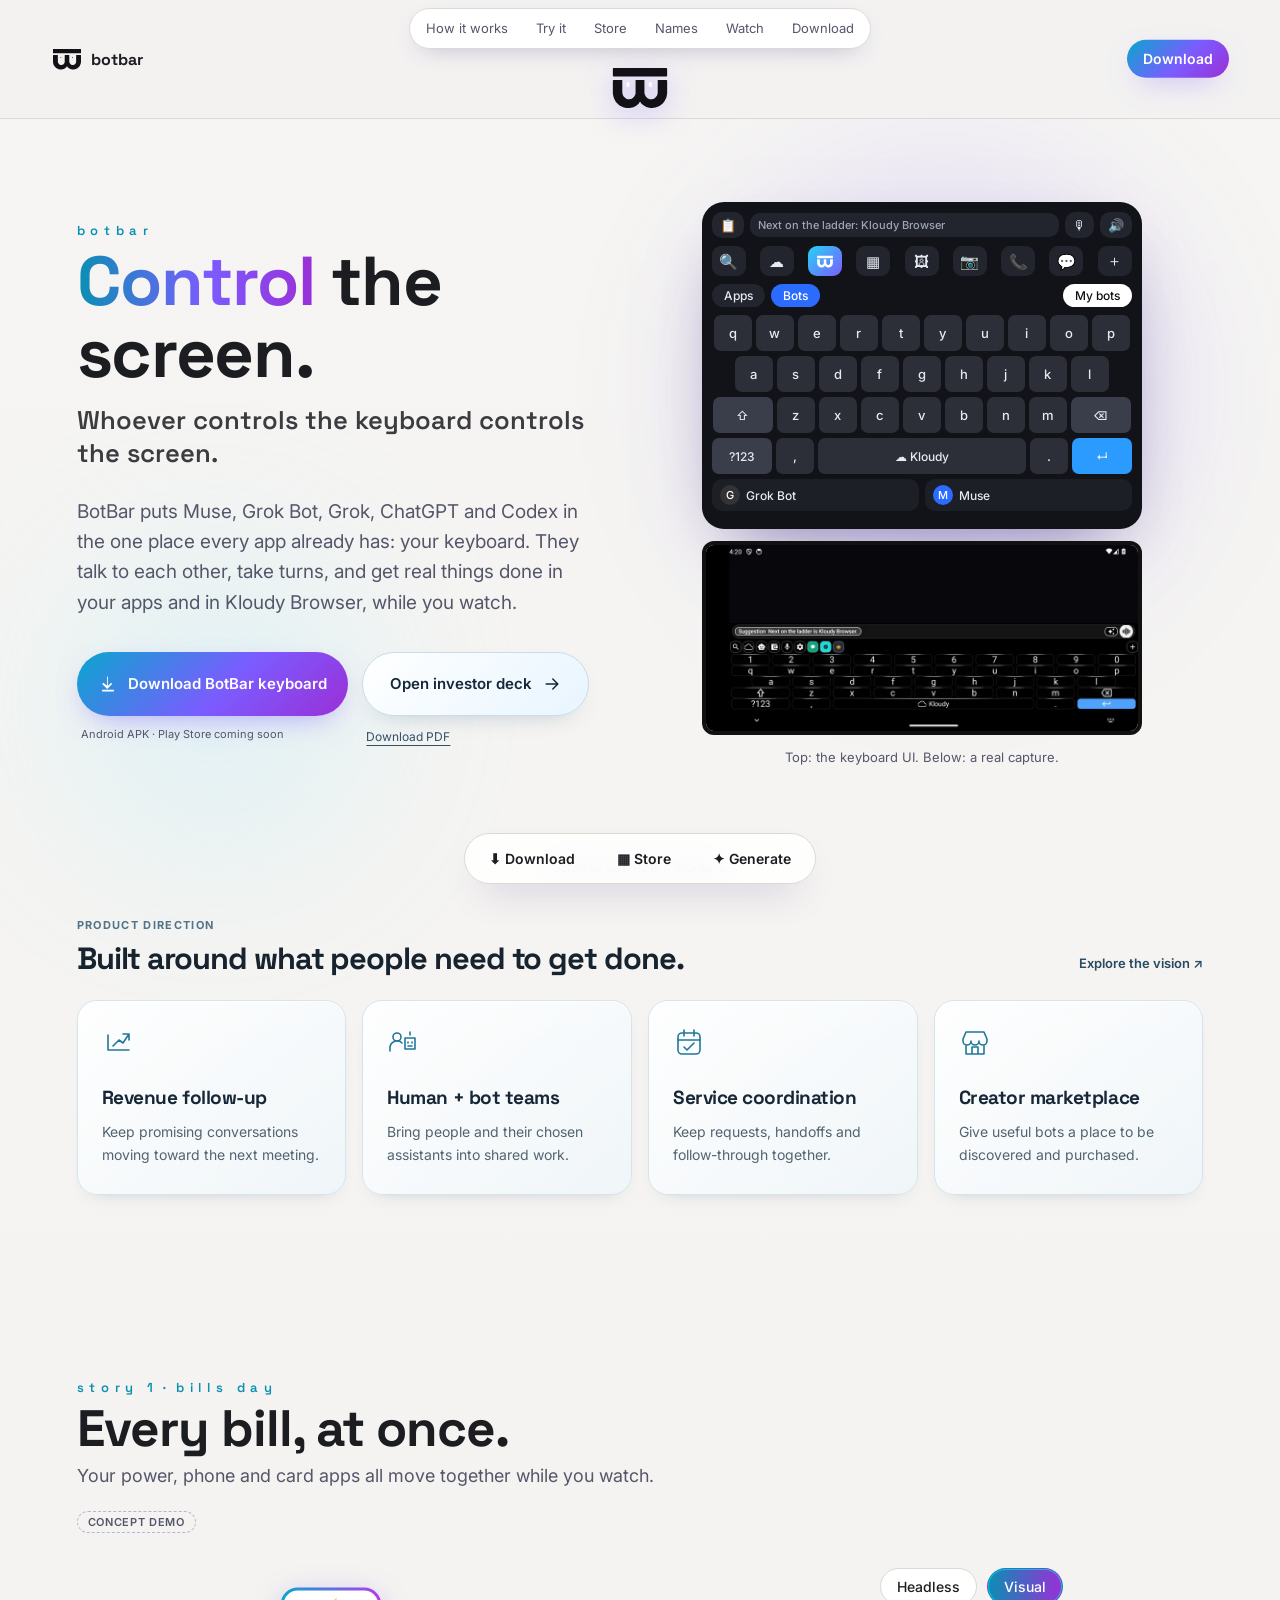
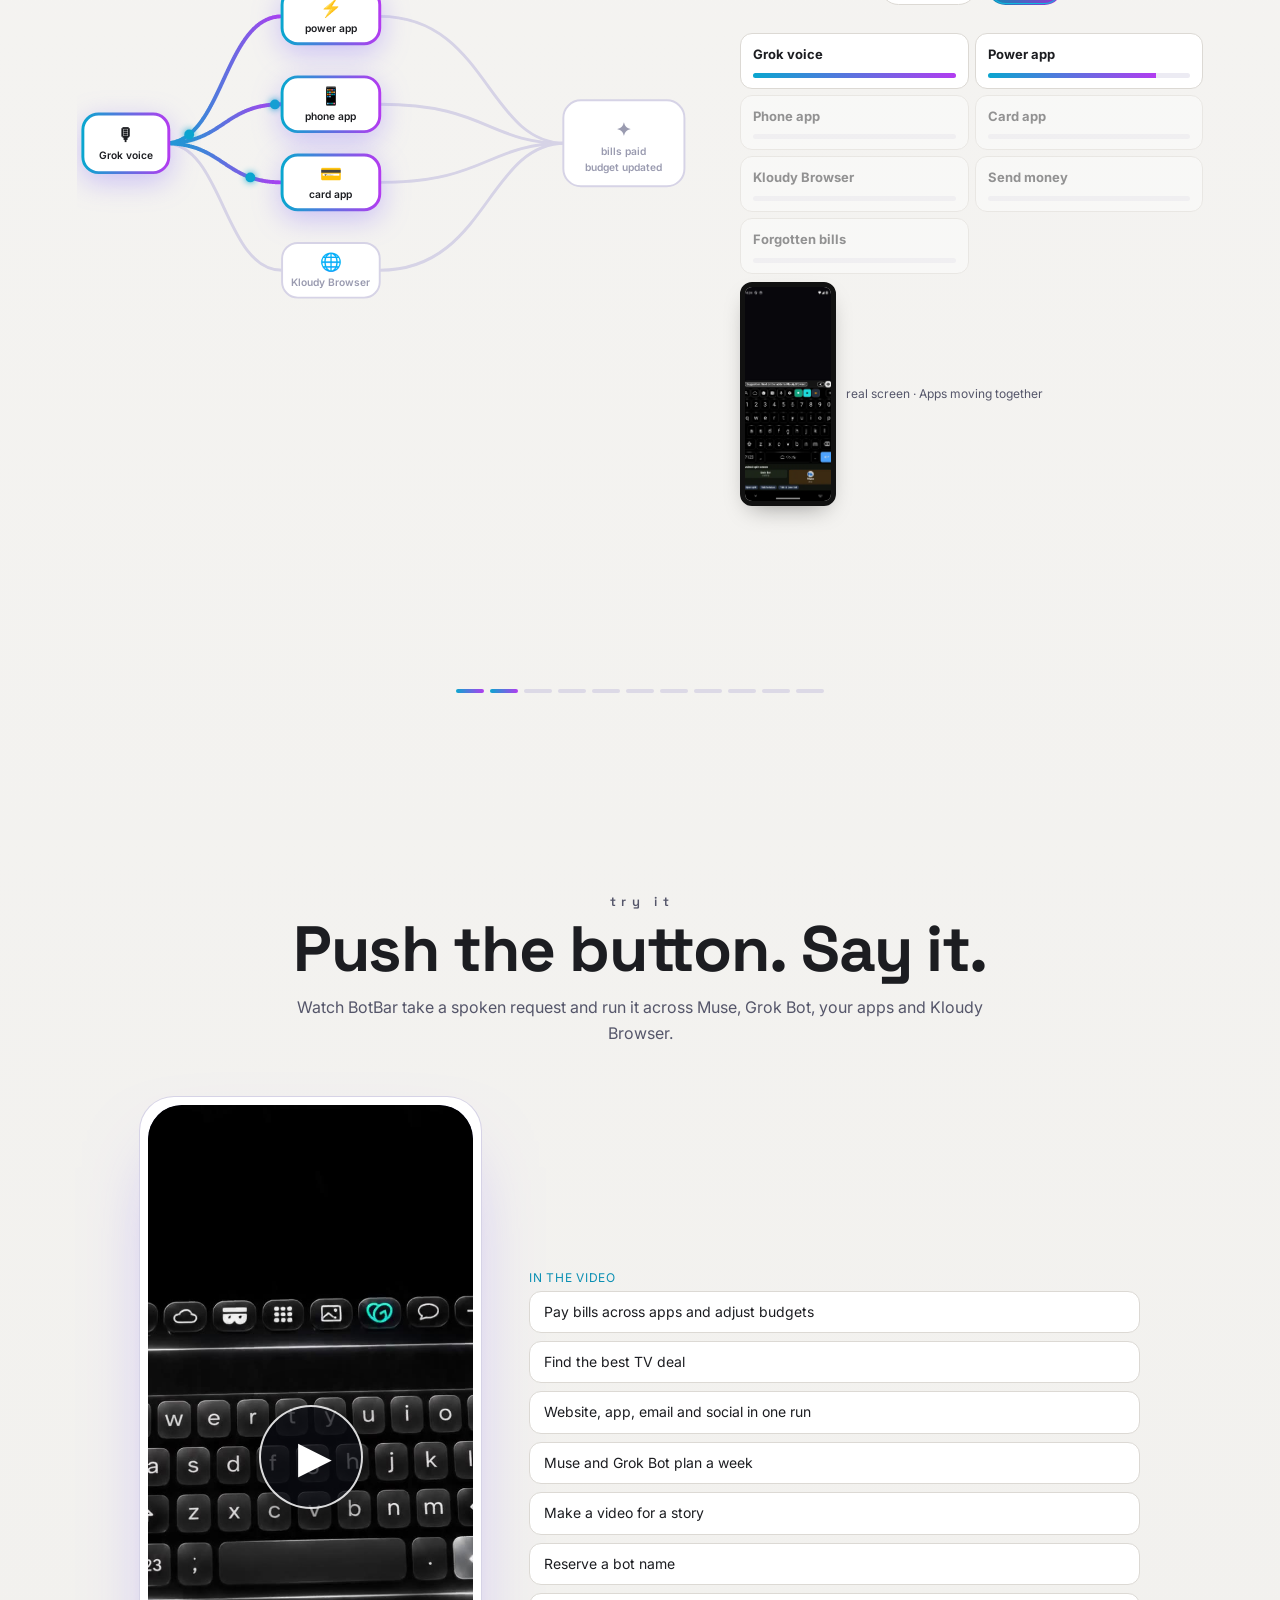
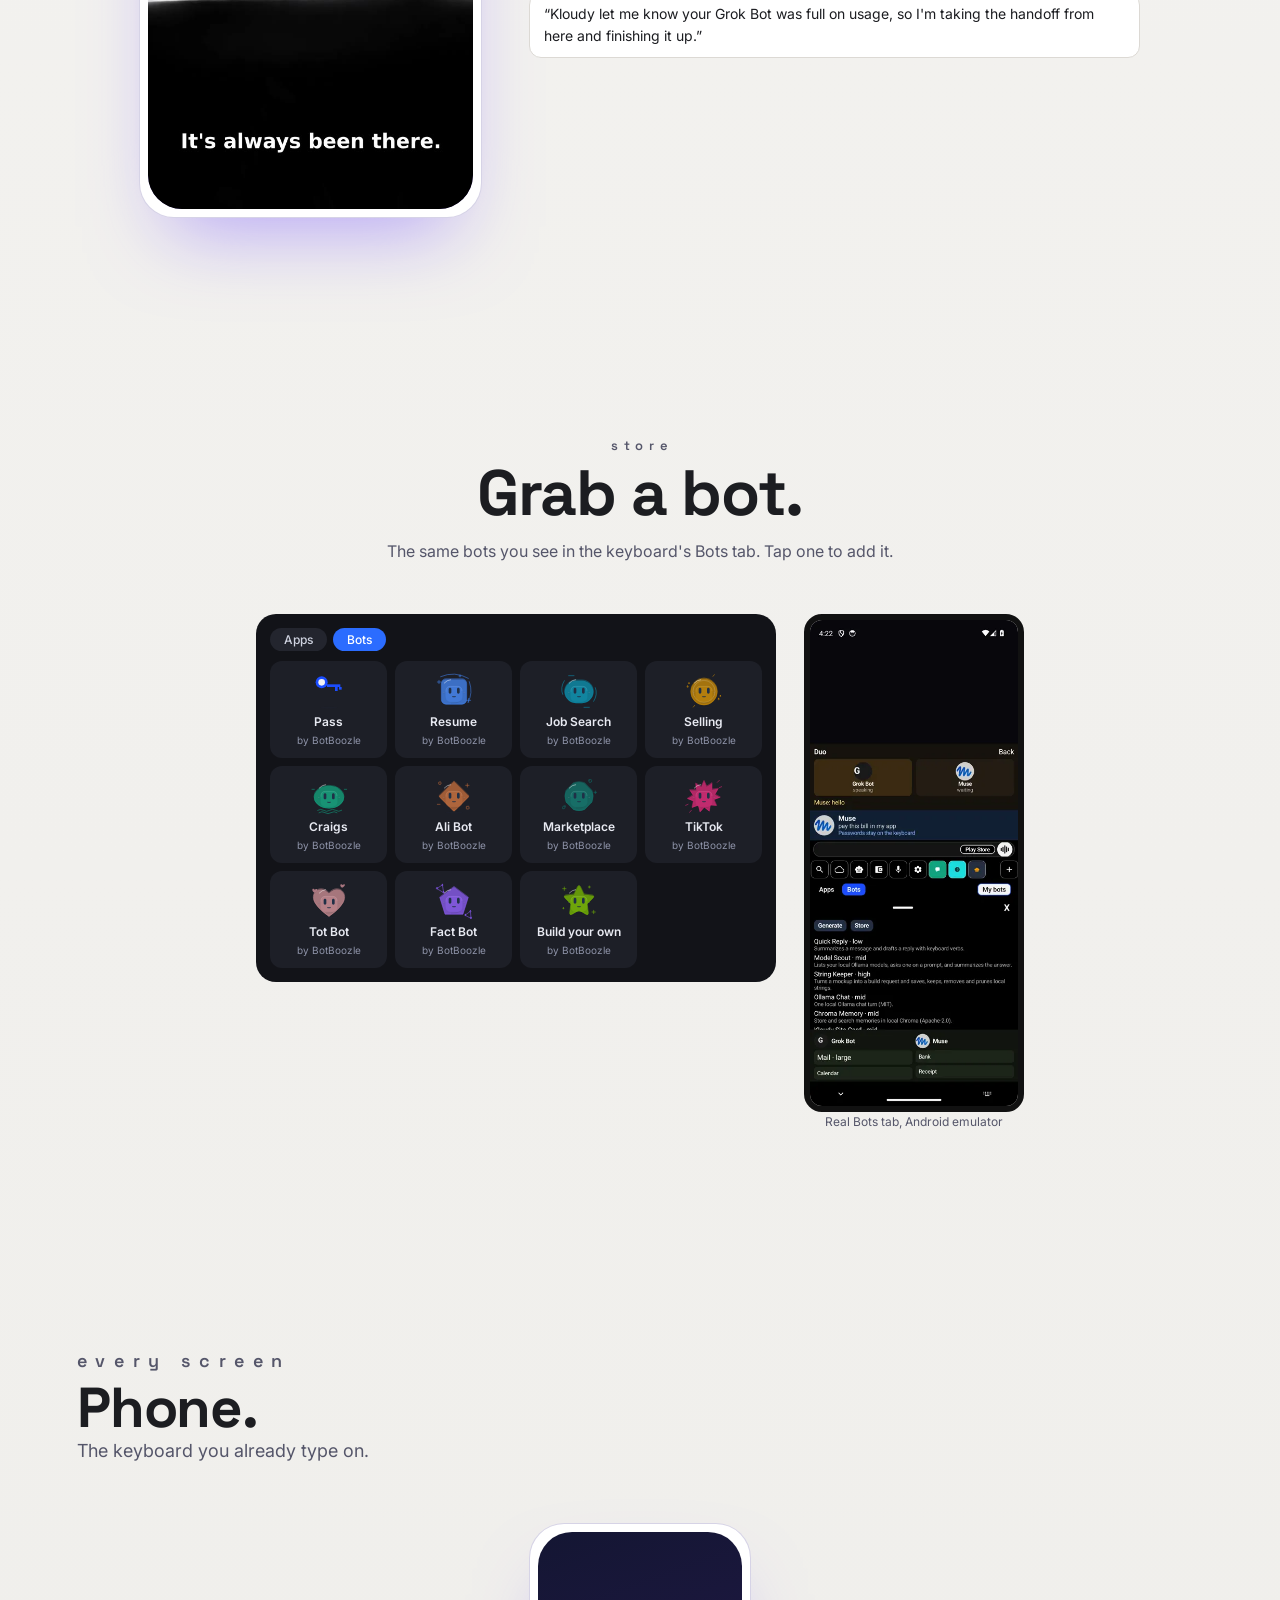
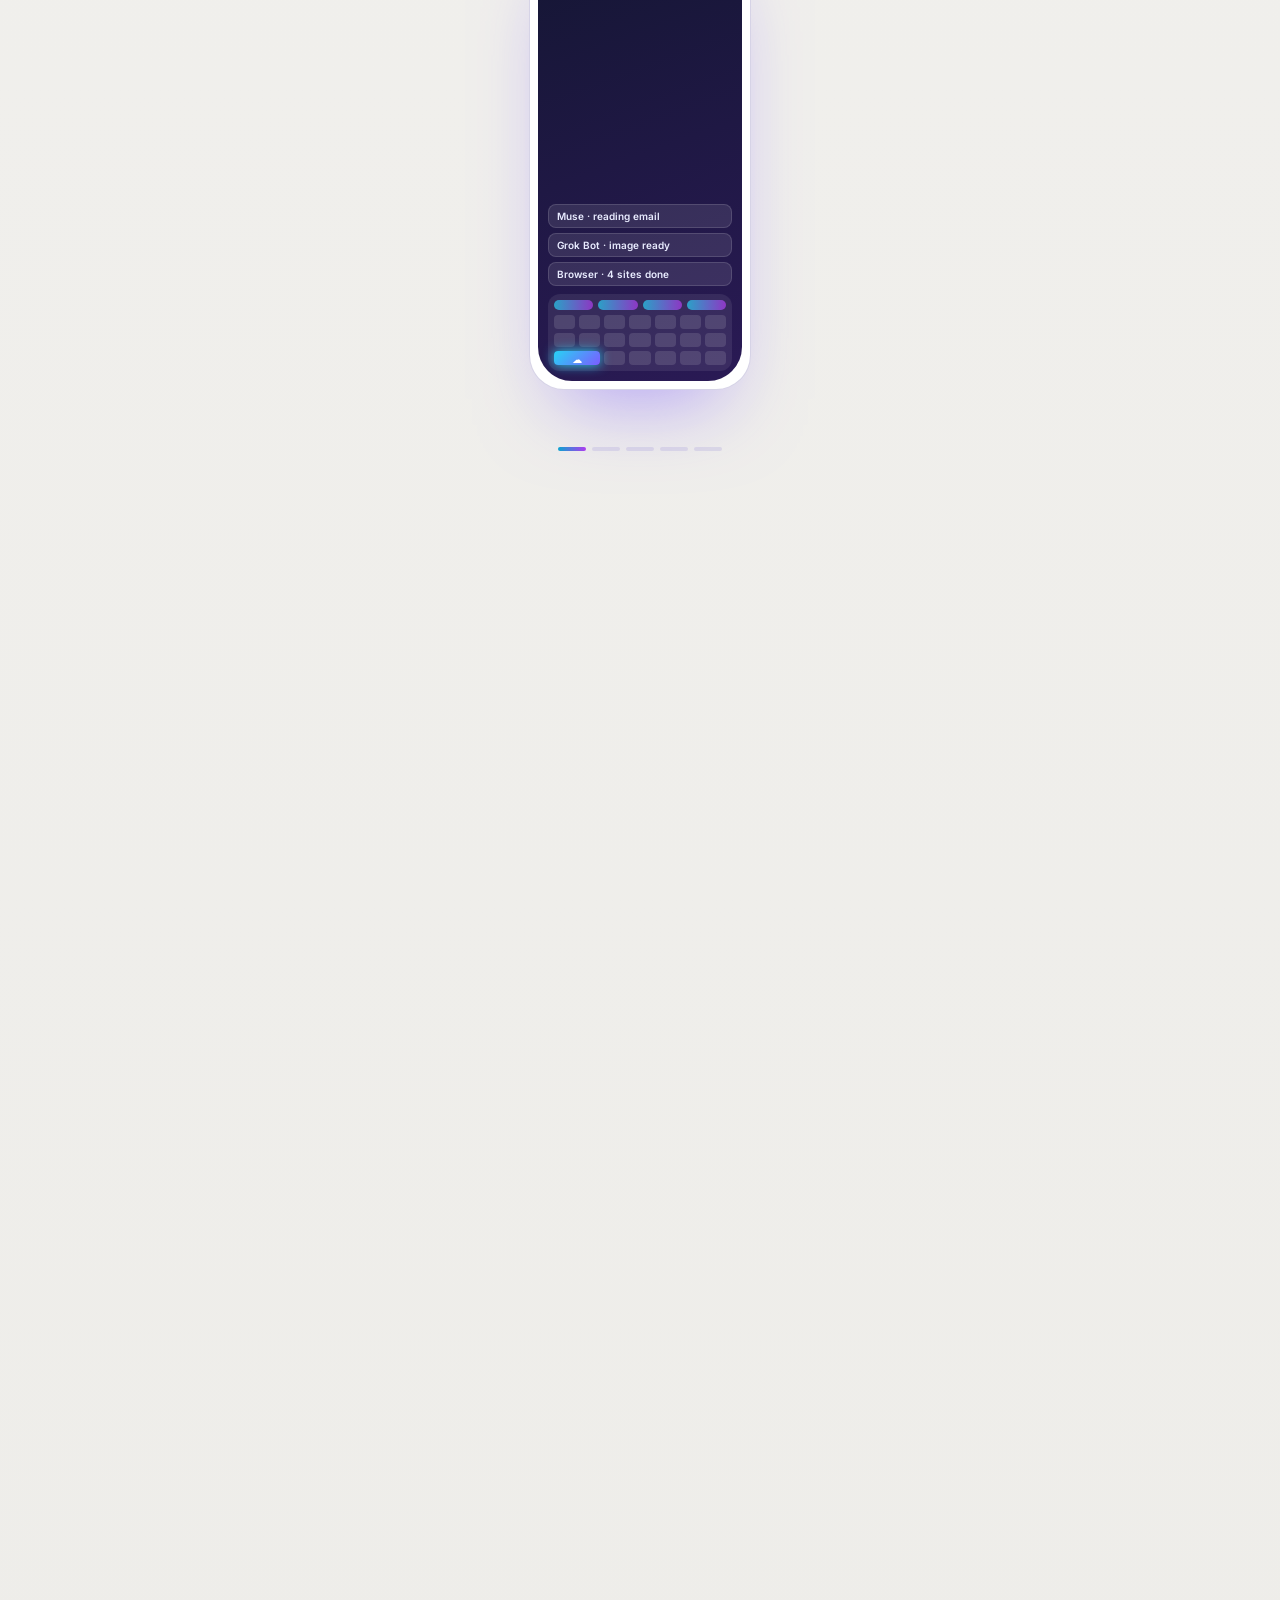
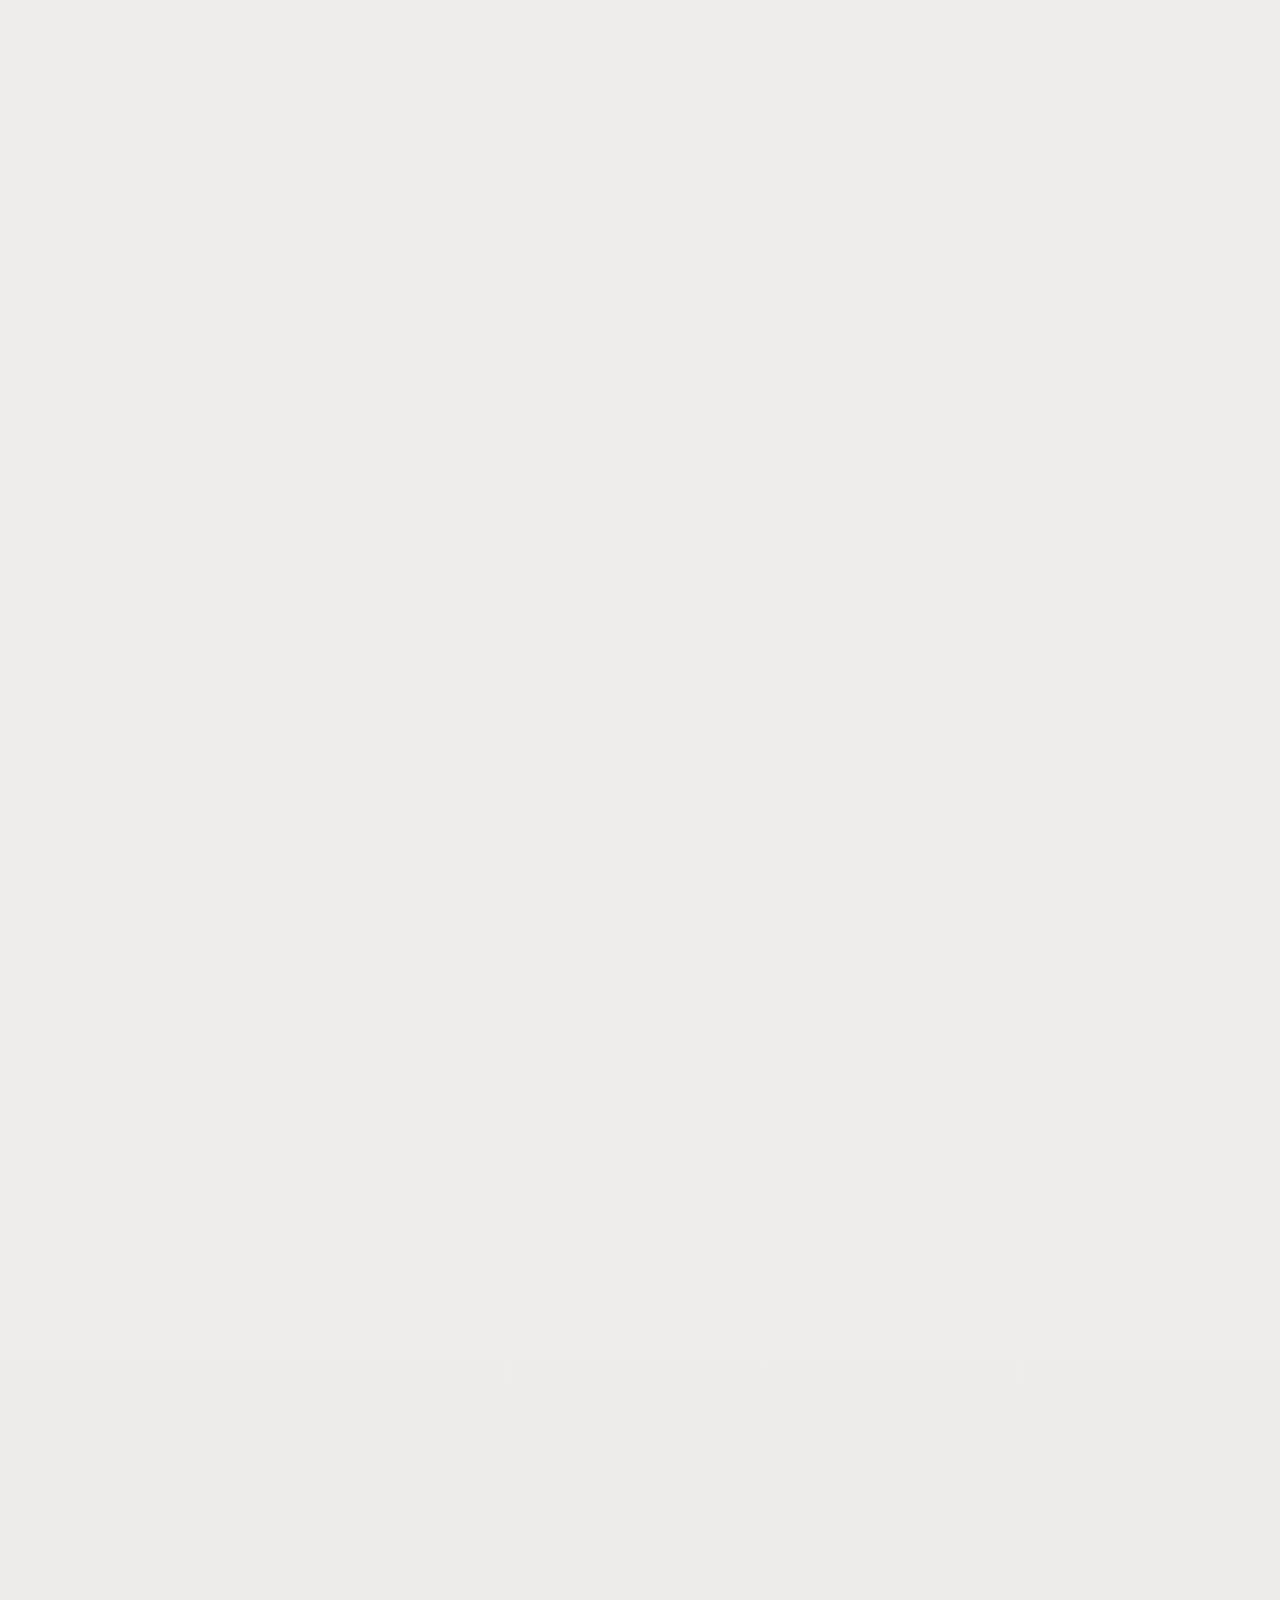
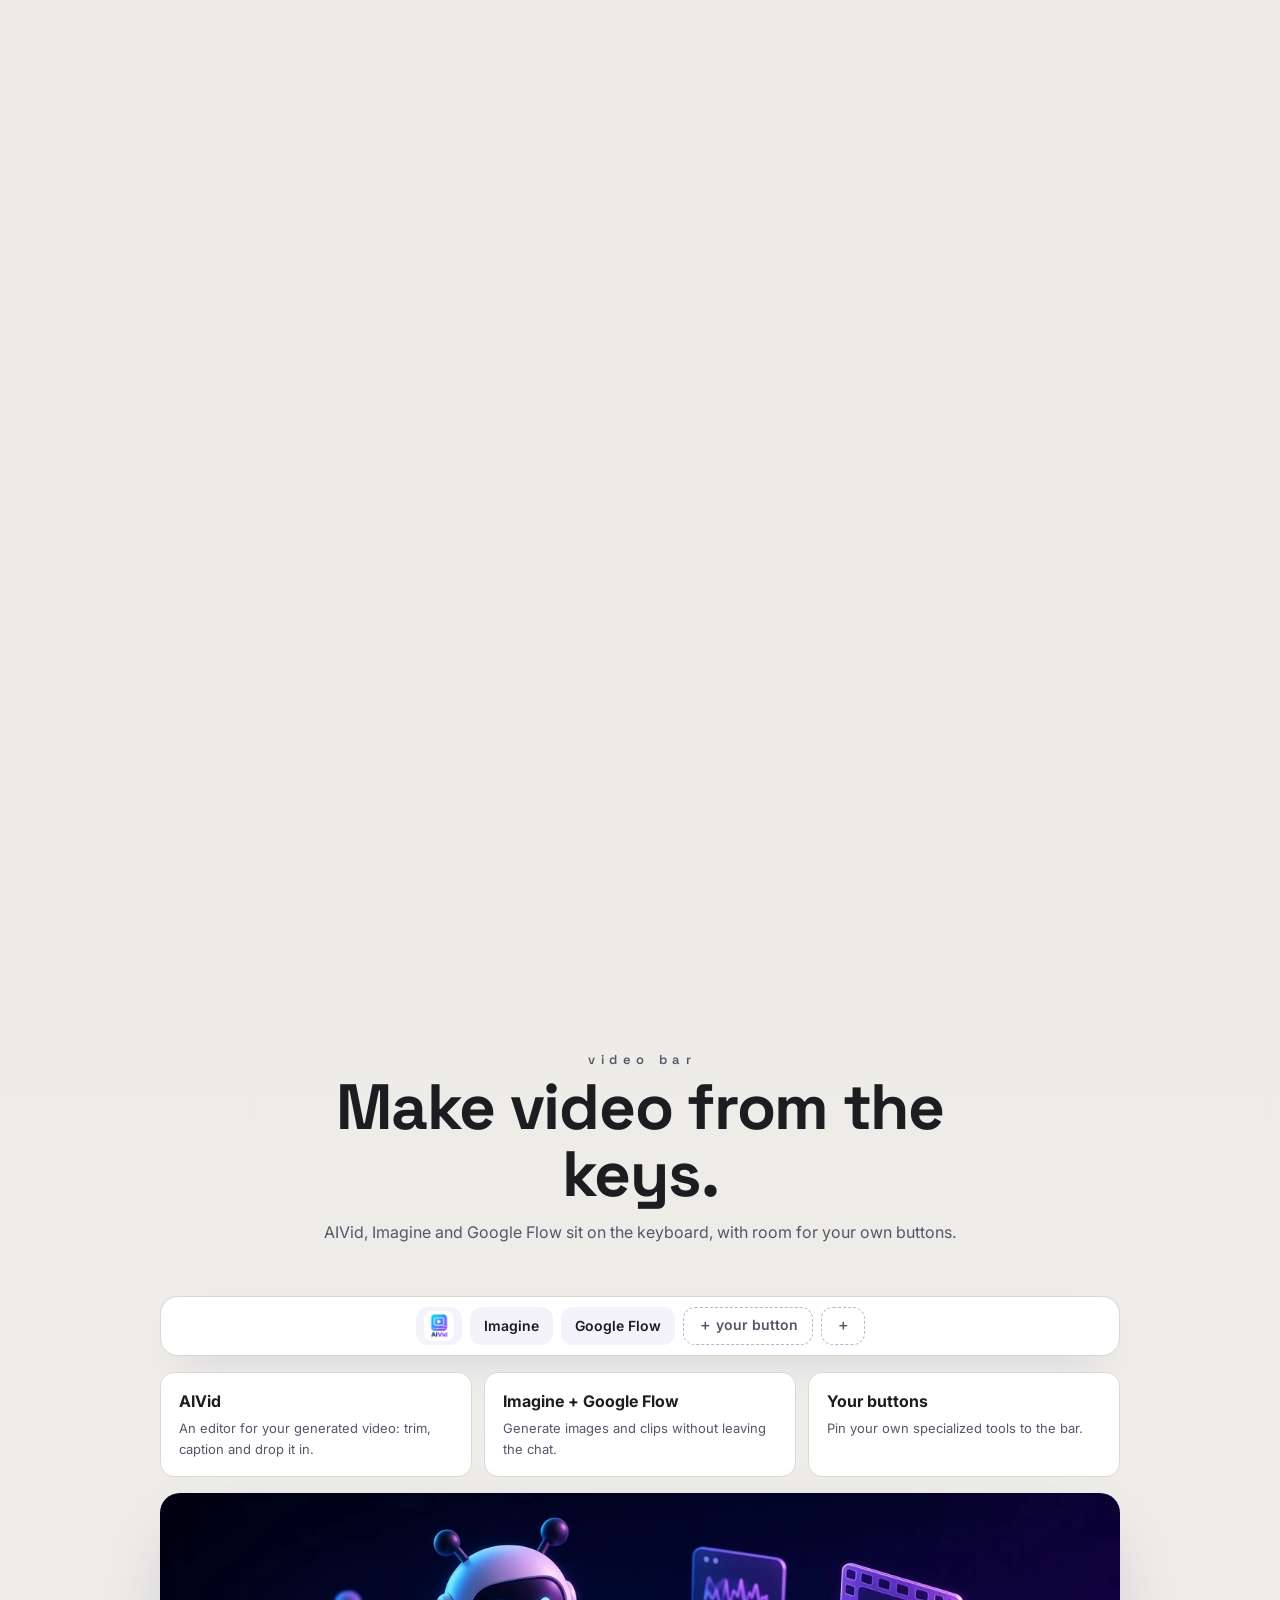
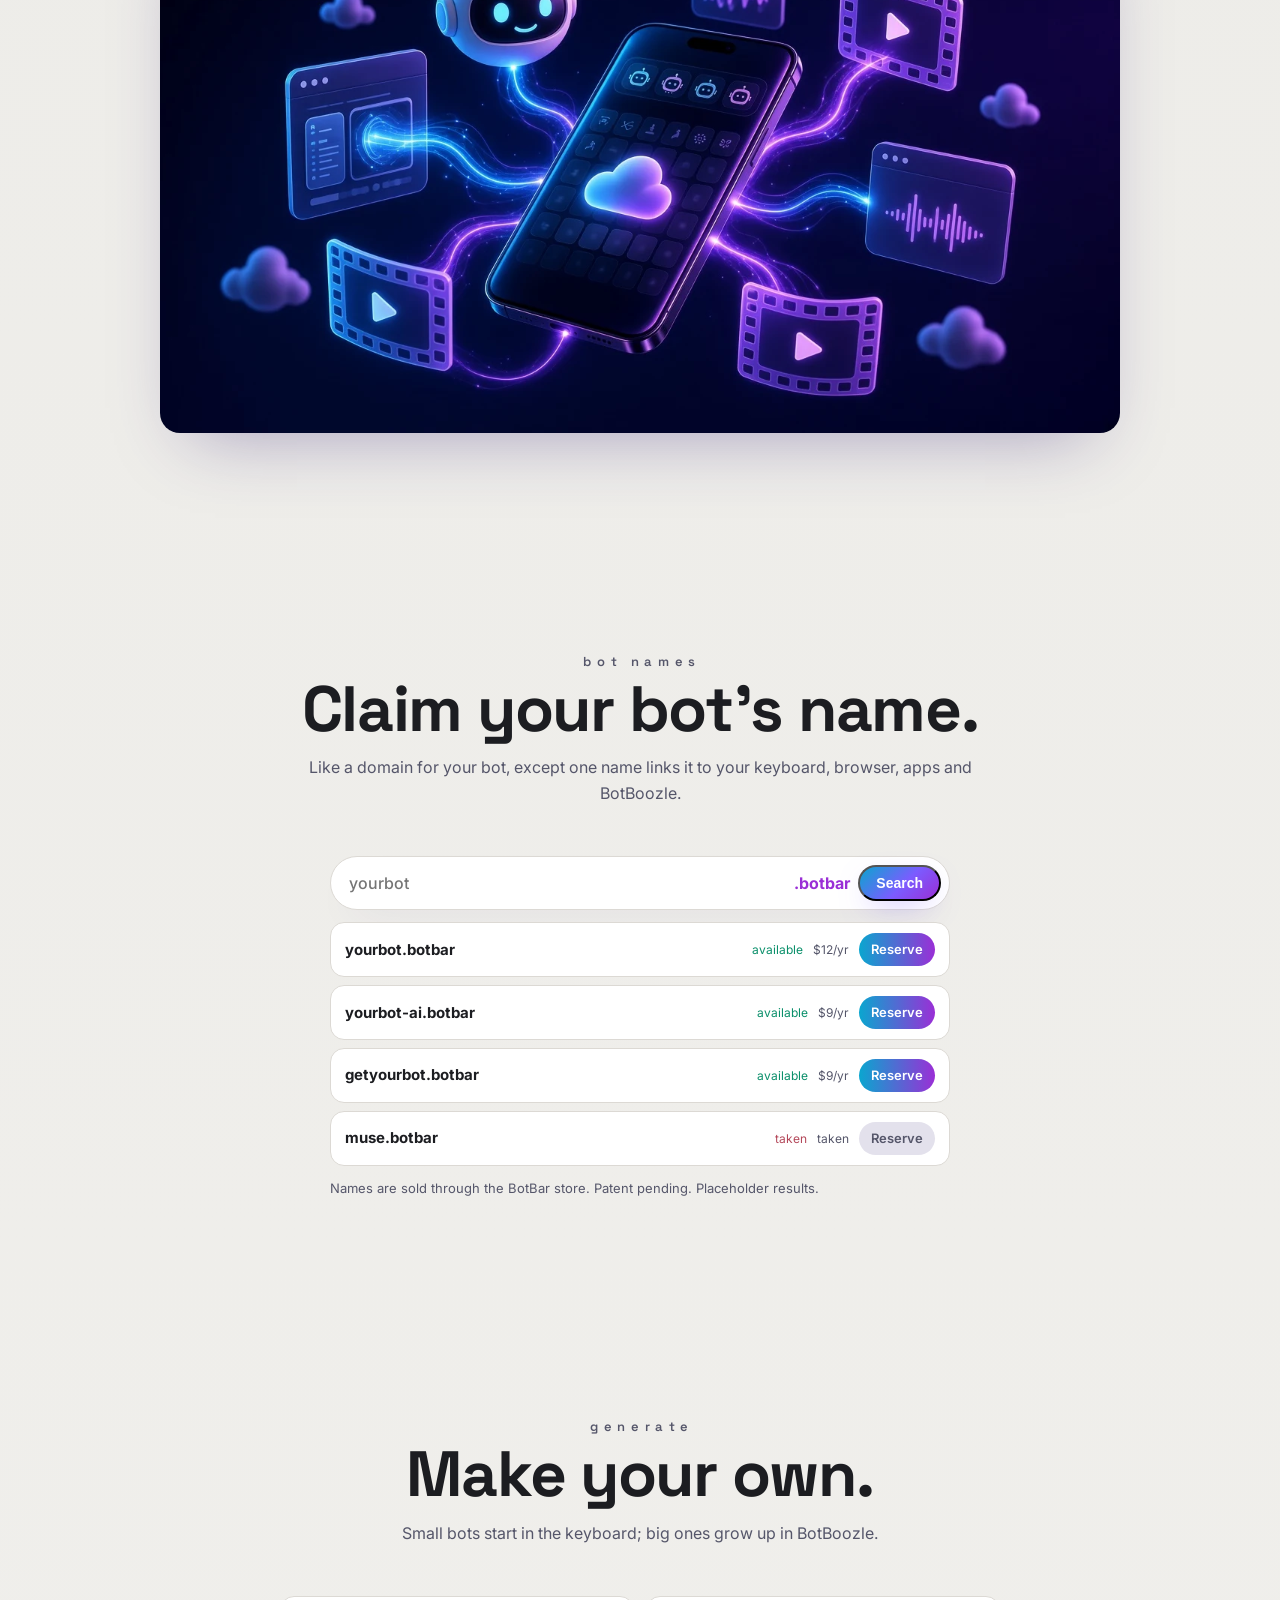
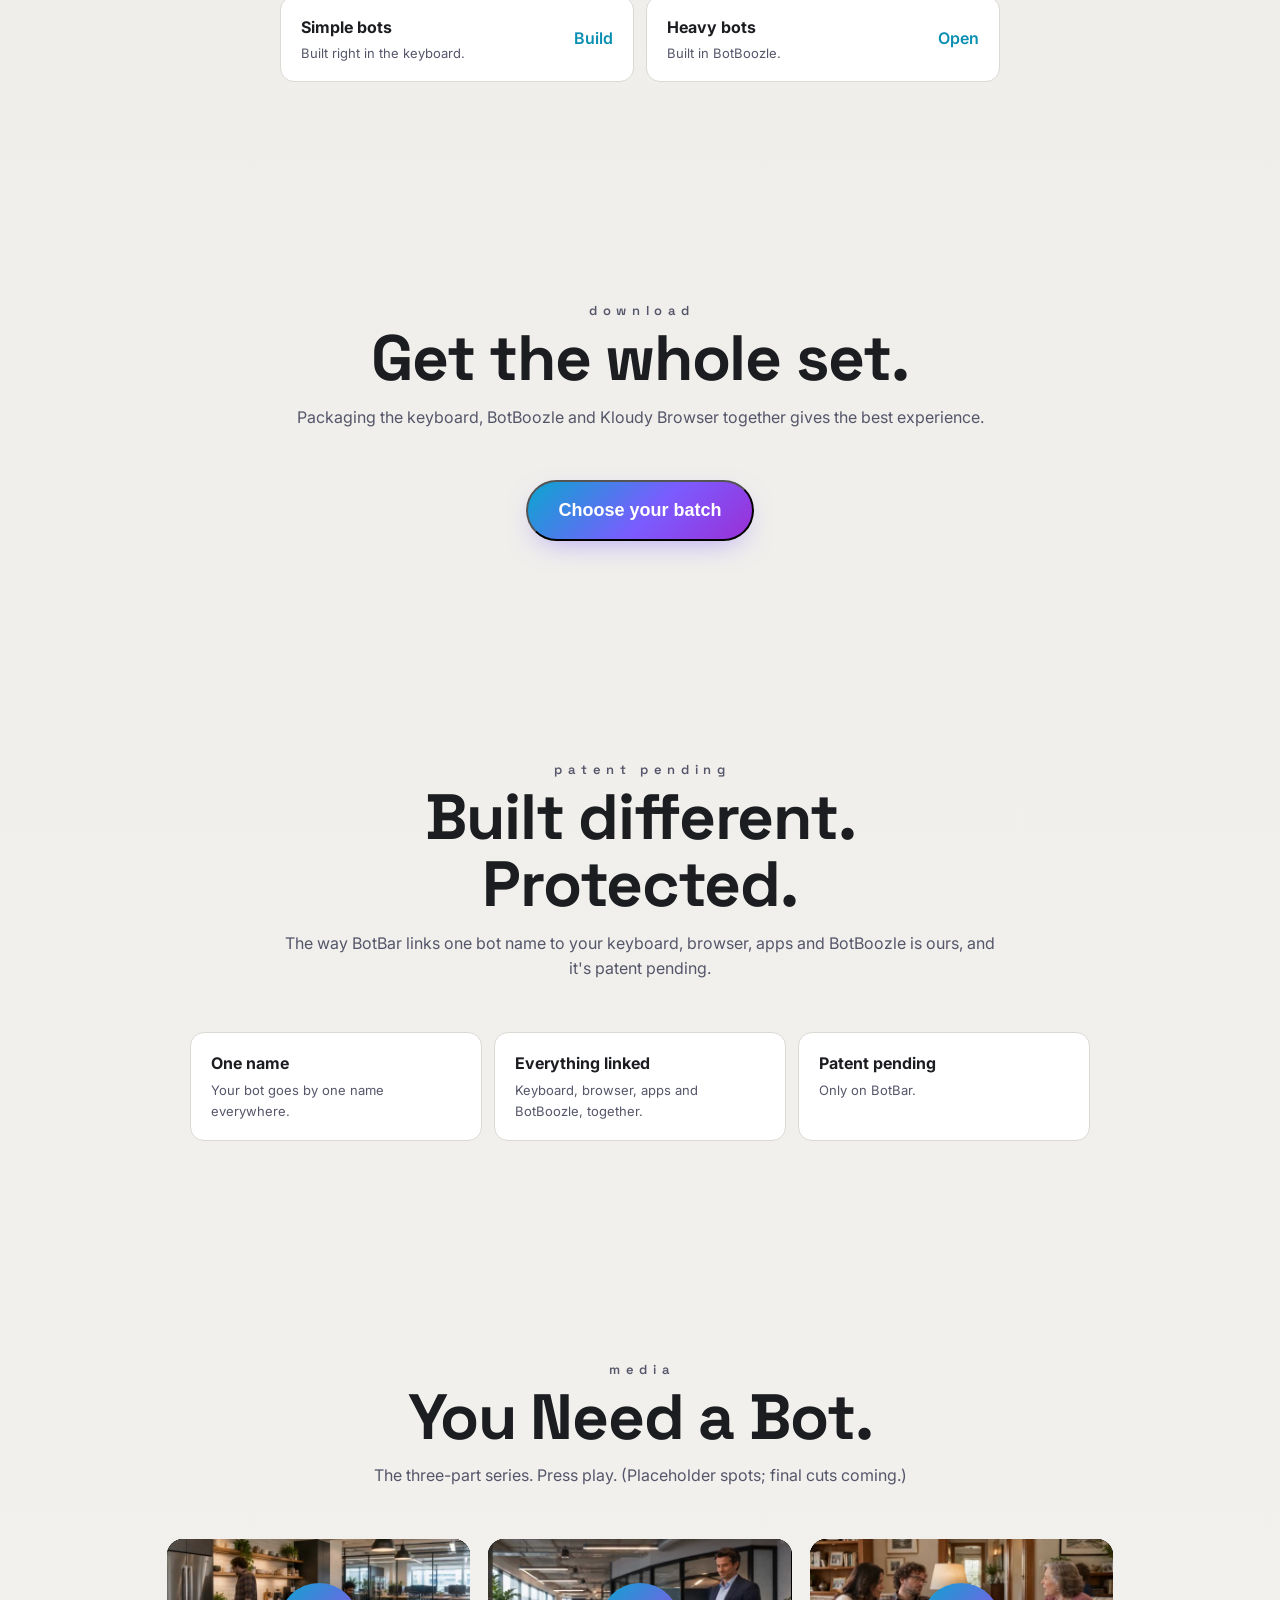
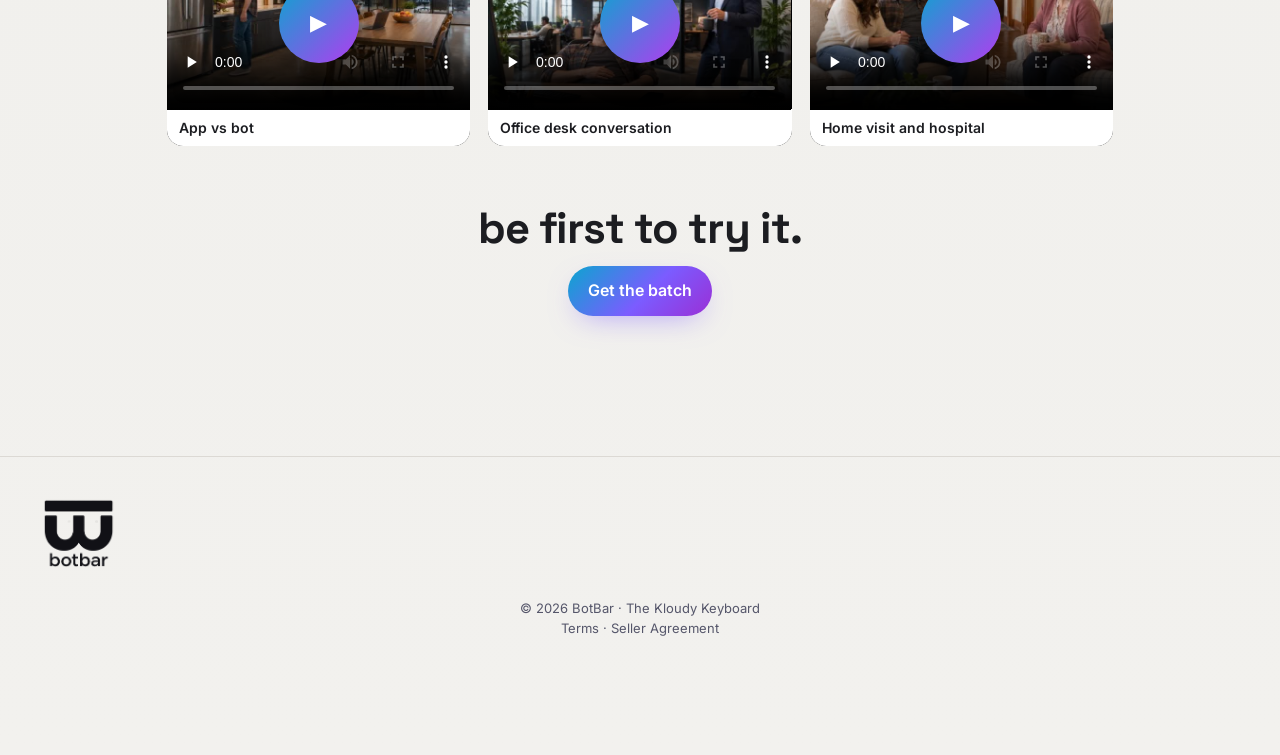
==== commit 4027c36d: "Revise investor book with complete imagery, sourced markets and launch funding ask" ====
--- a/index.html
+++ b/index.html
@@ -33,7 +33,7 @@
       </div>
       <div class="bb-entry-action">
         <a class="btn big bb-investor-cta" href="/investors/"><span>Open investor deck</span><svg viewBox="0 0 24 24" width="20" height="20" fill="none" stroke="currentColor" stroke-width="1.8" stroke-linecap="round" stroke-linejoin="round" aria-hidden="true"><path d="M5 12h14m-6-6 6 6-6 6"/></svg></a>
-        <a class="bb-investor-pdf" href="/investors/BotBar-investor-overview-v1.pdf" download>Download PDF</a>
+        <a class="bb-investor-pdf" href="/investors/BotBar-investor-overview-v2.pdf" download>Download PDF</a>
       </div>
     </div>
   </div>
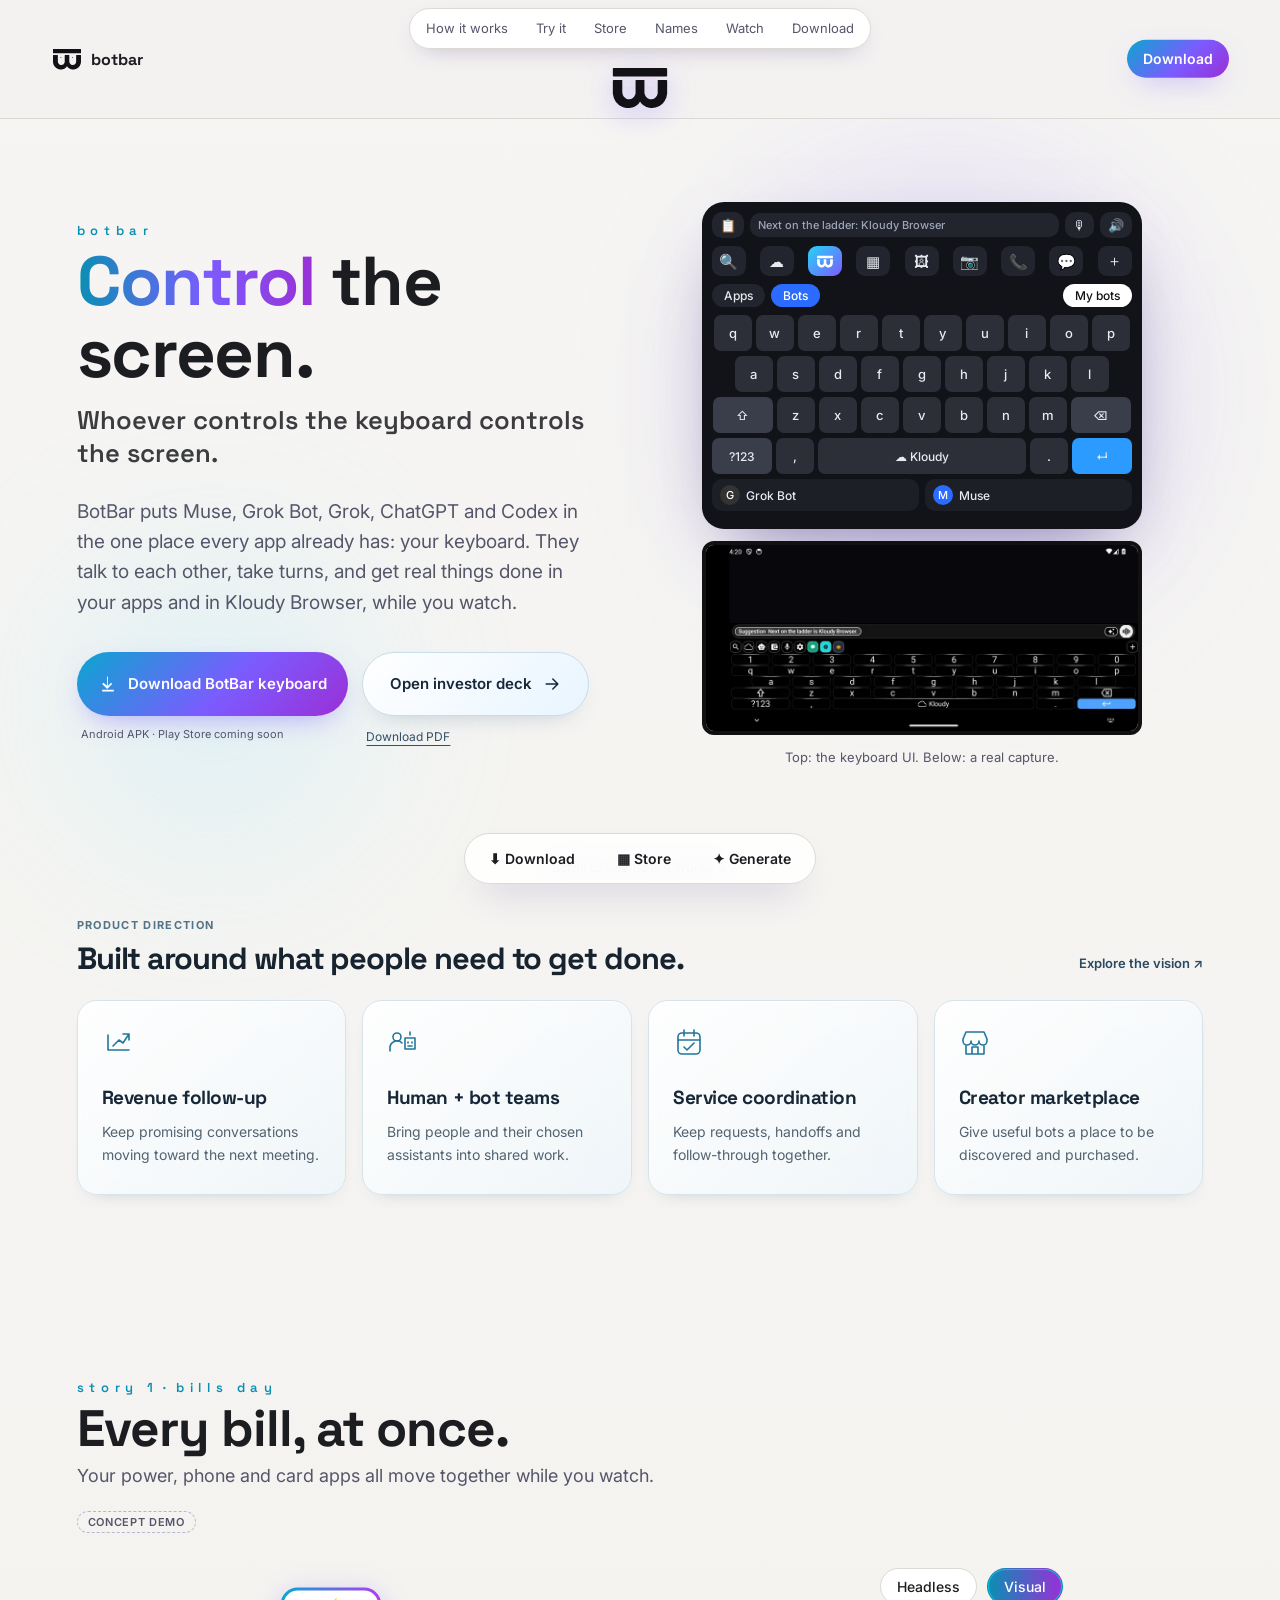
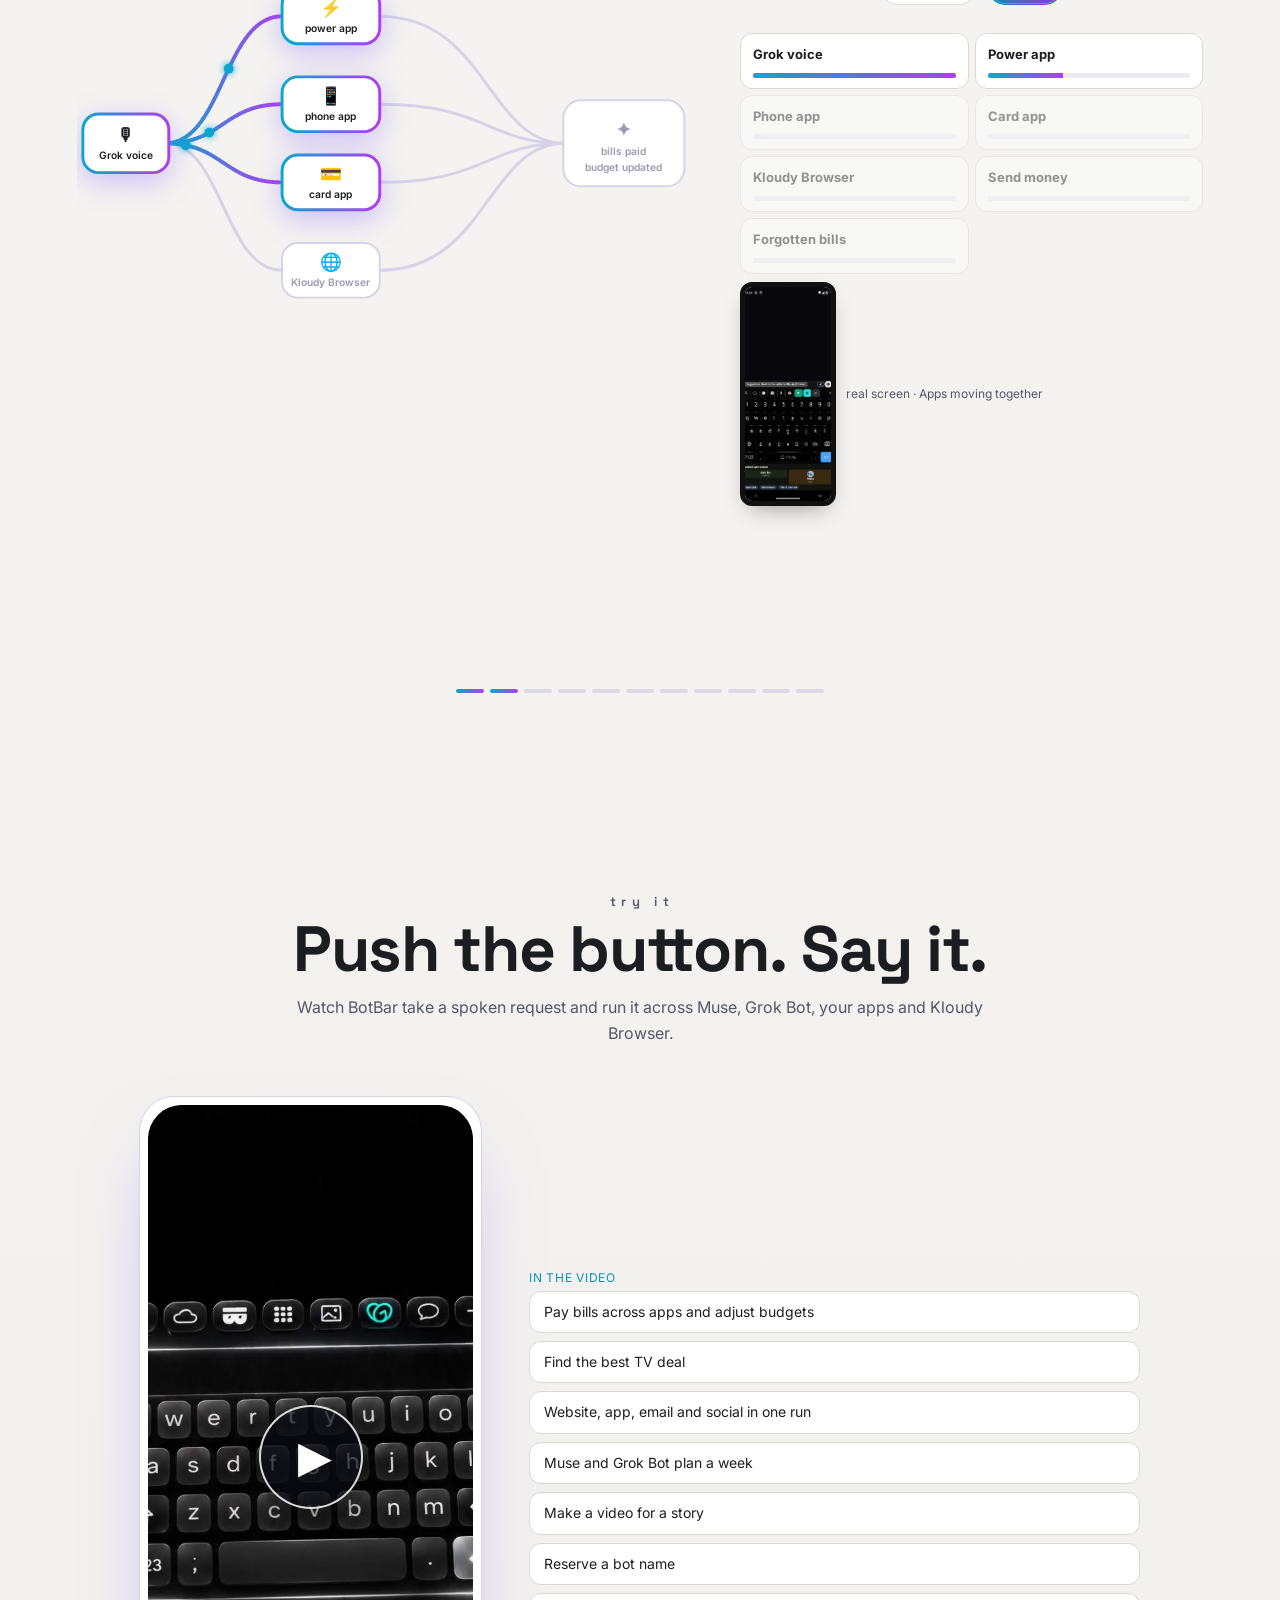
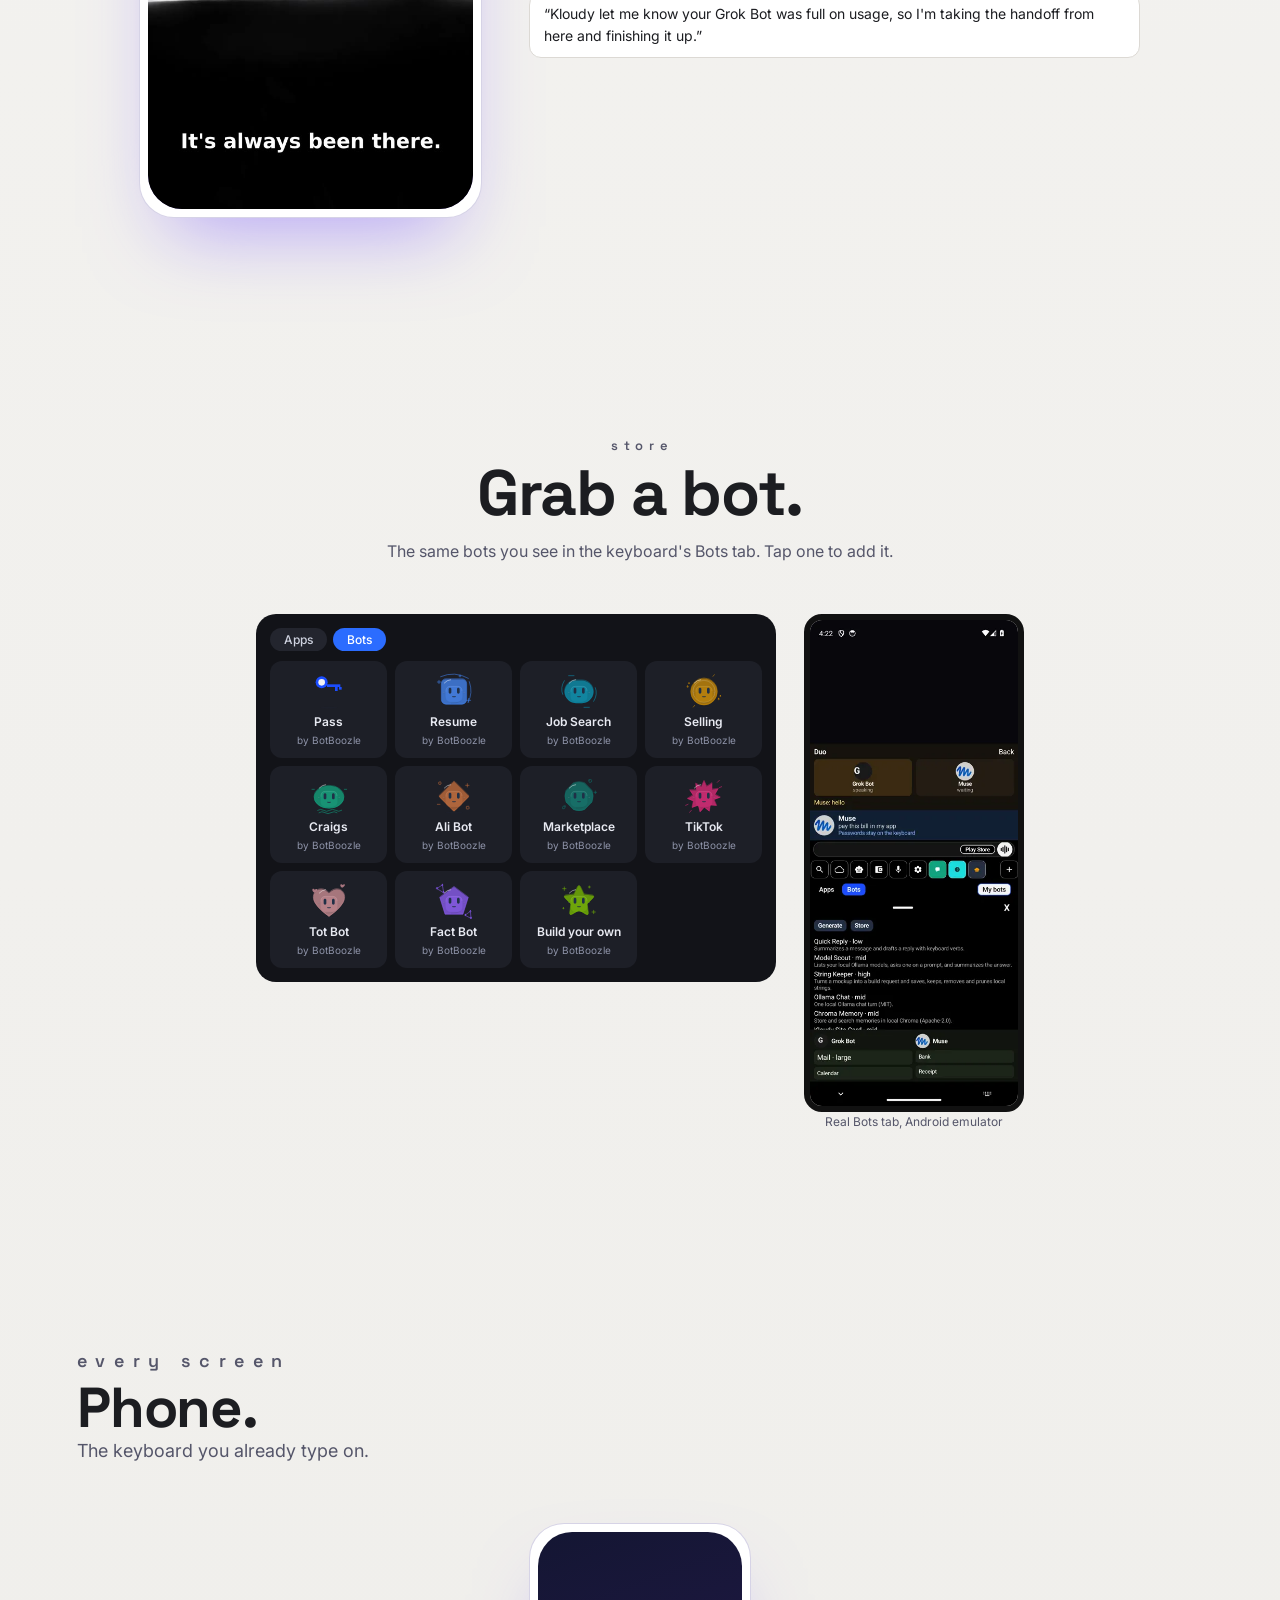
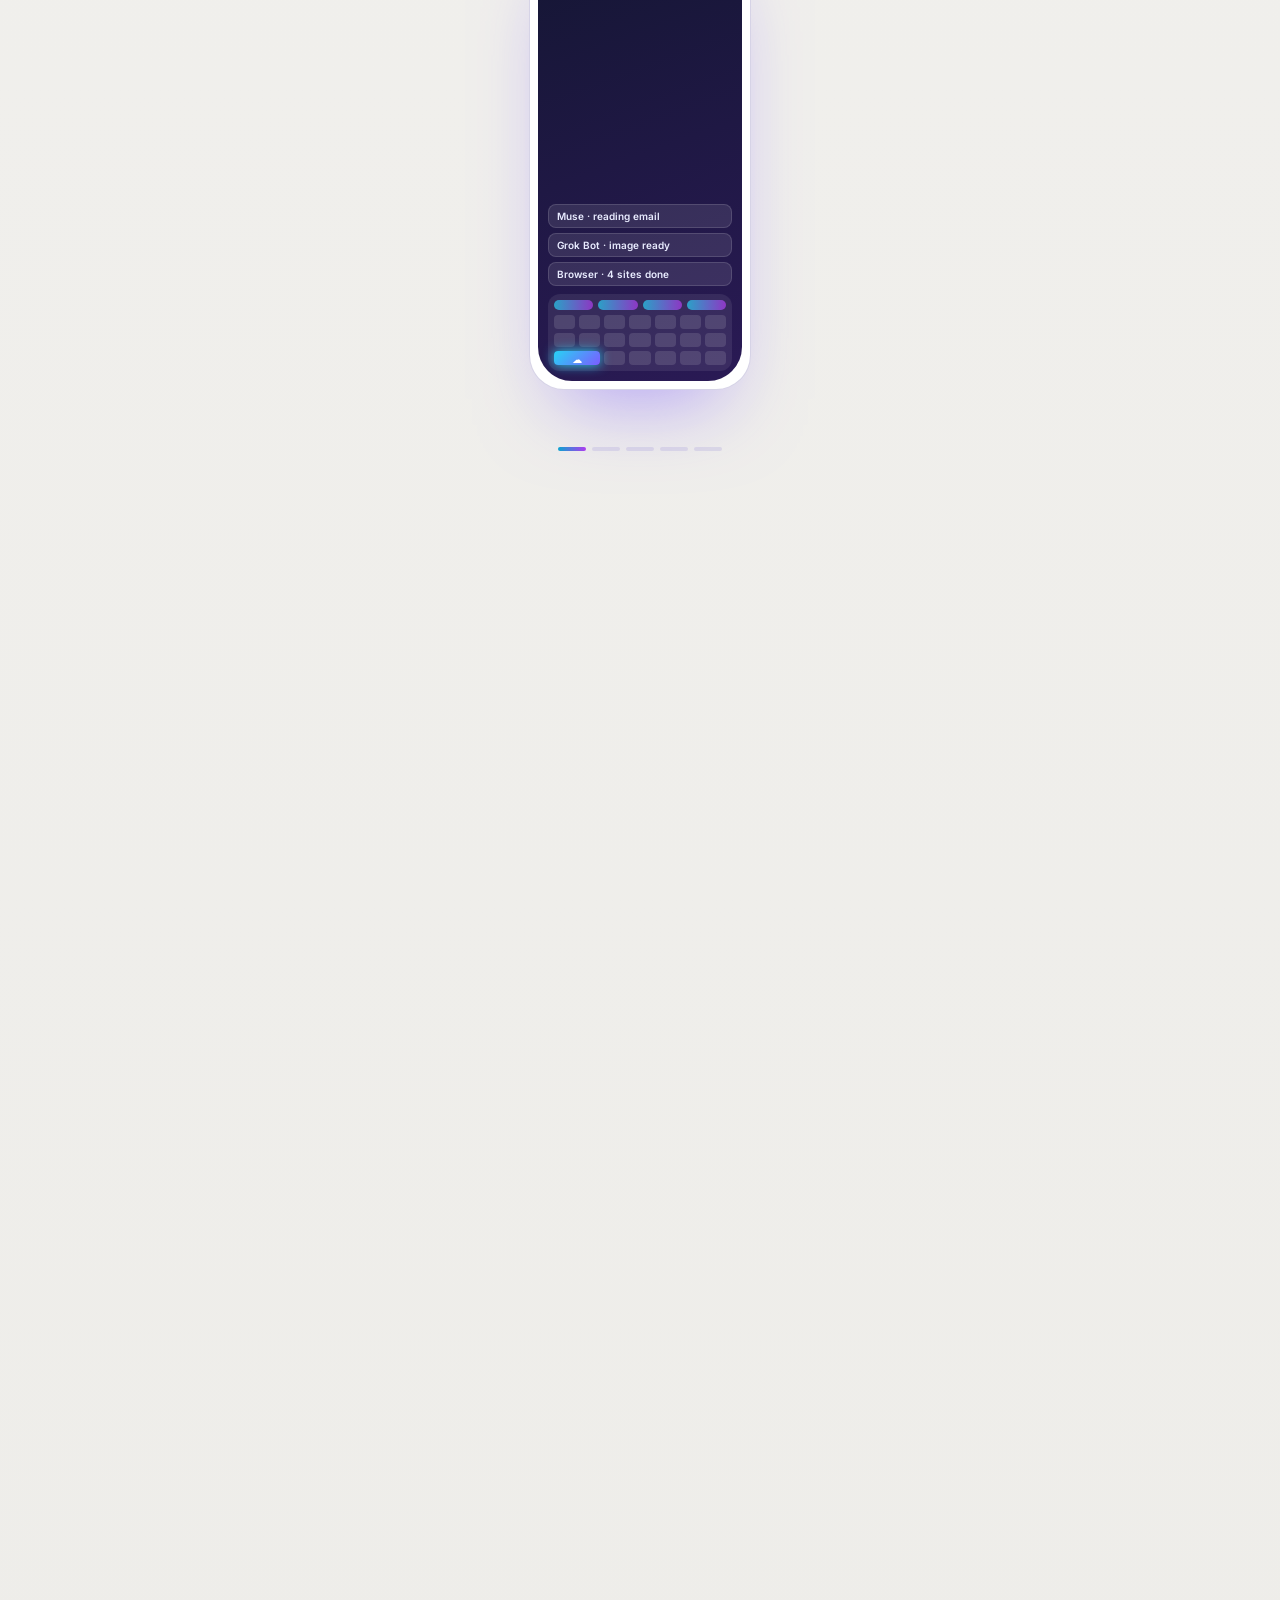
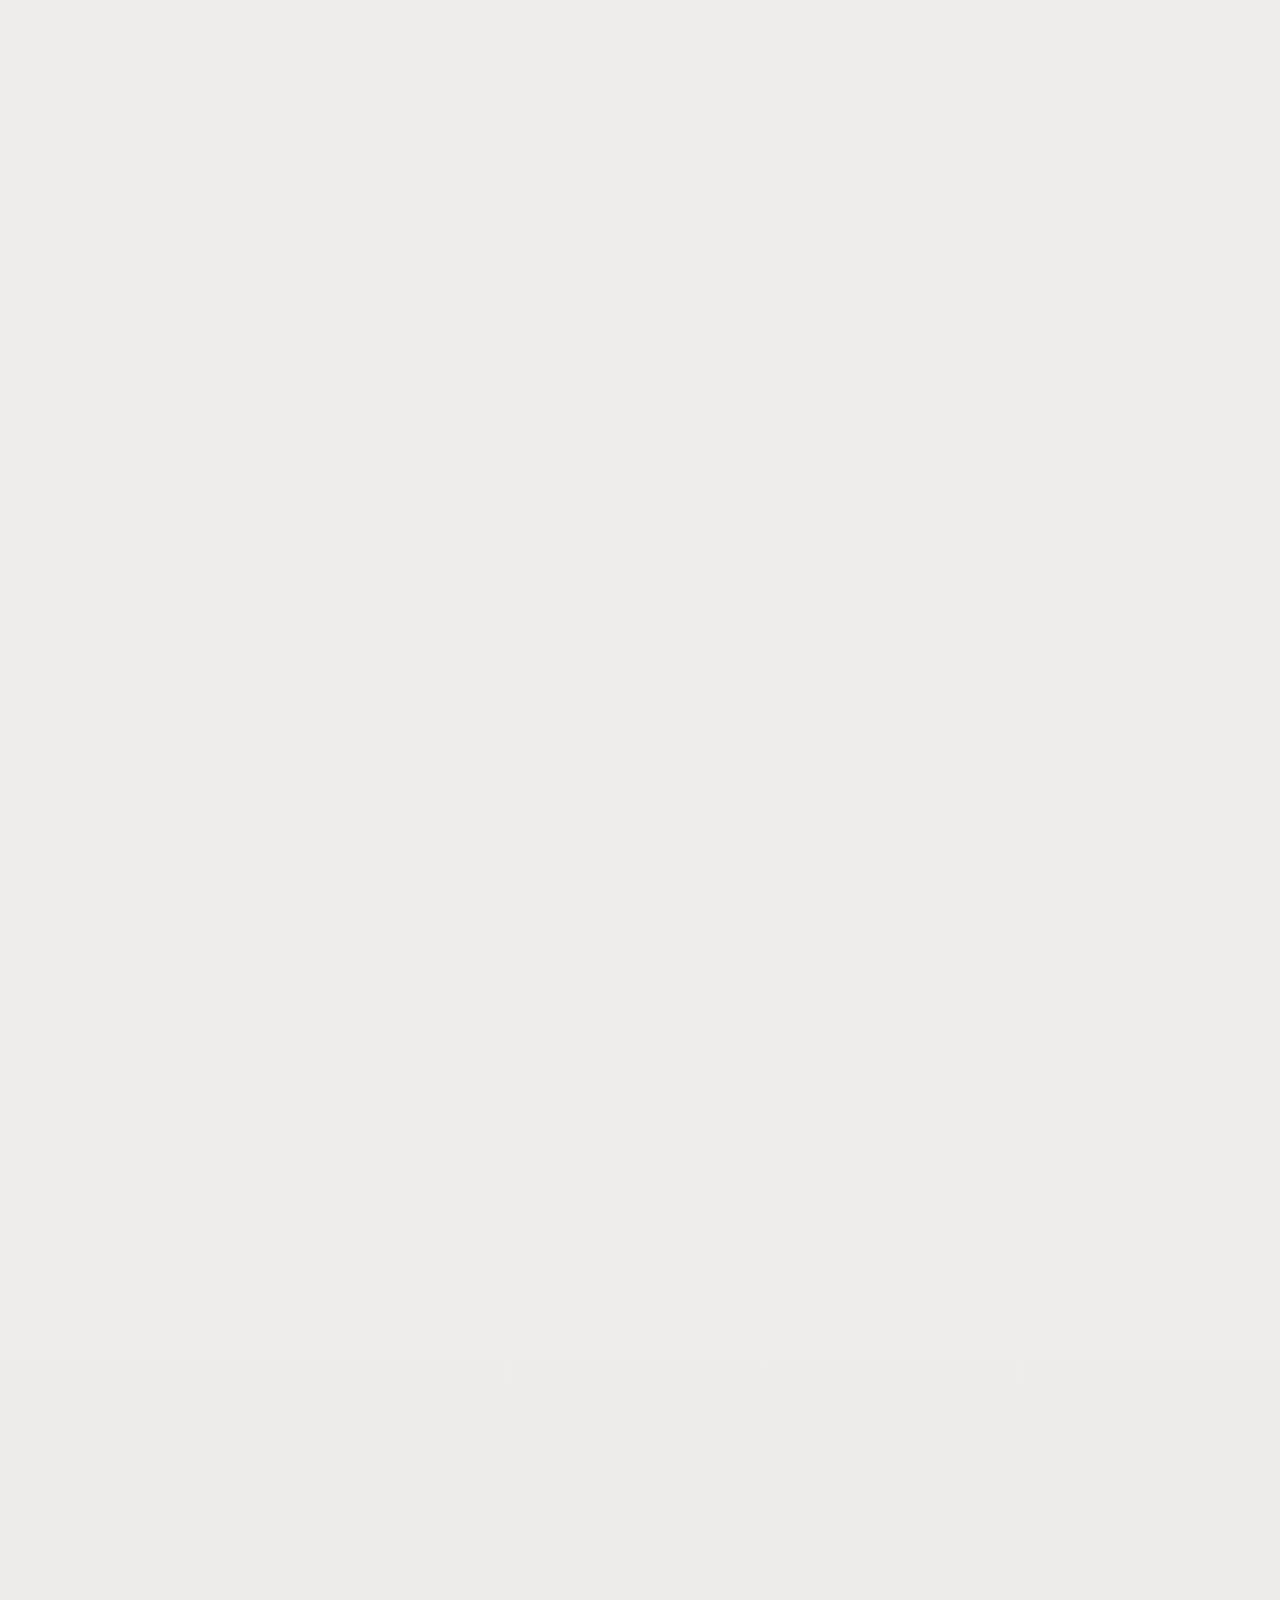
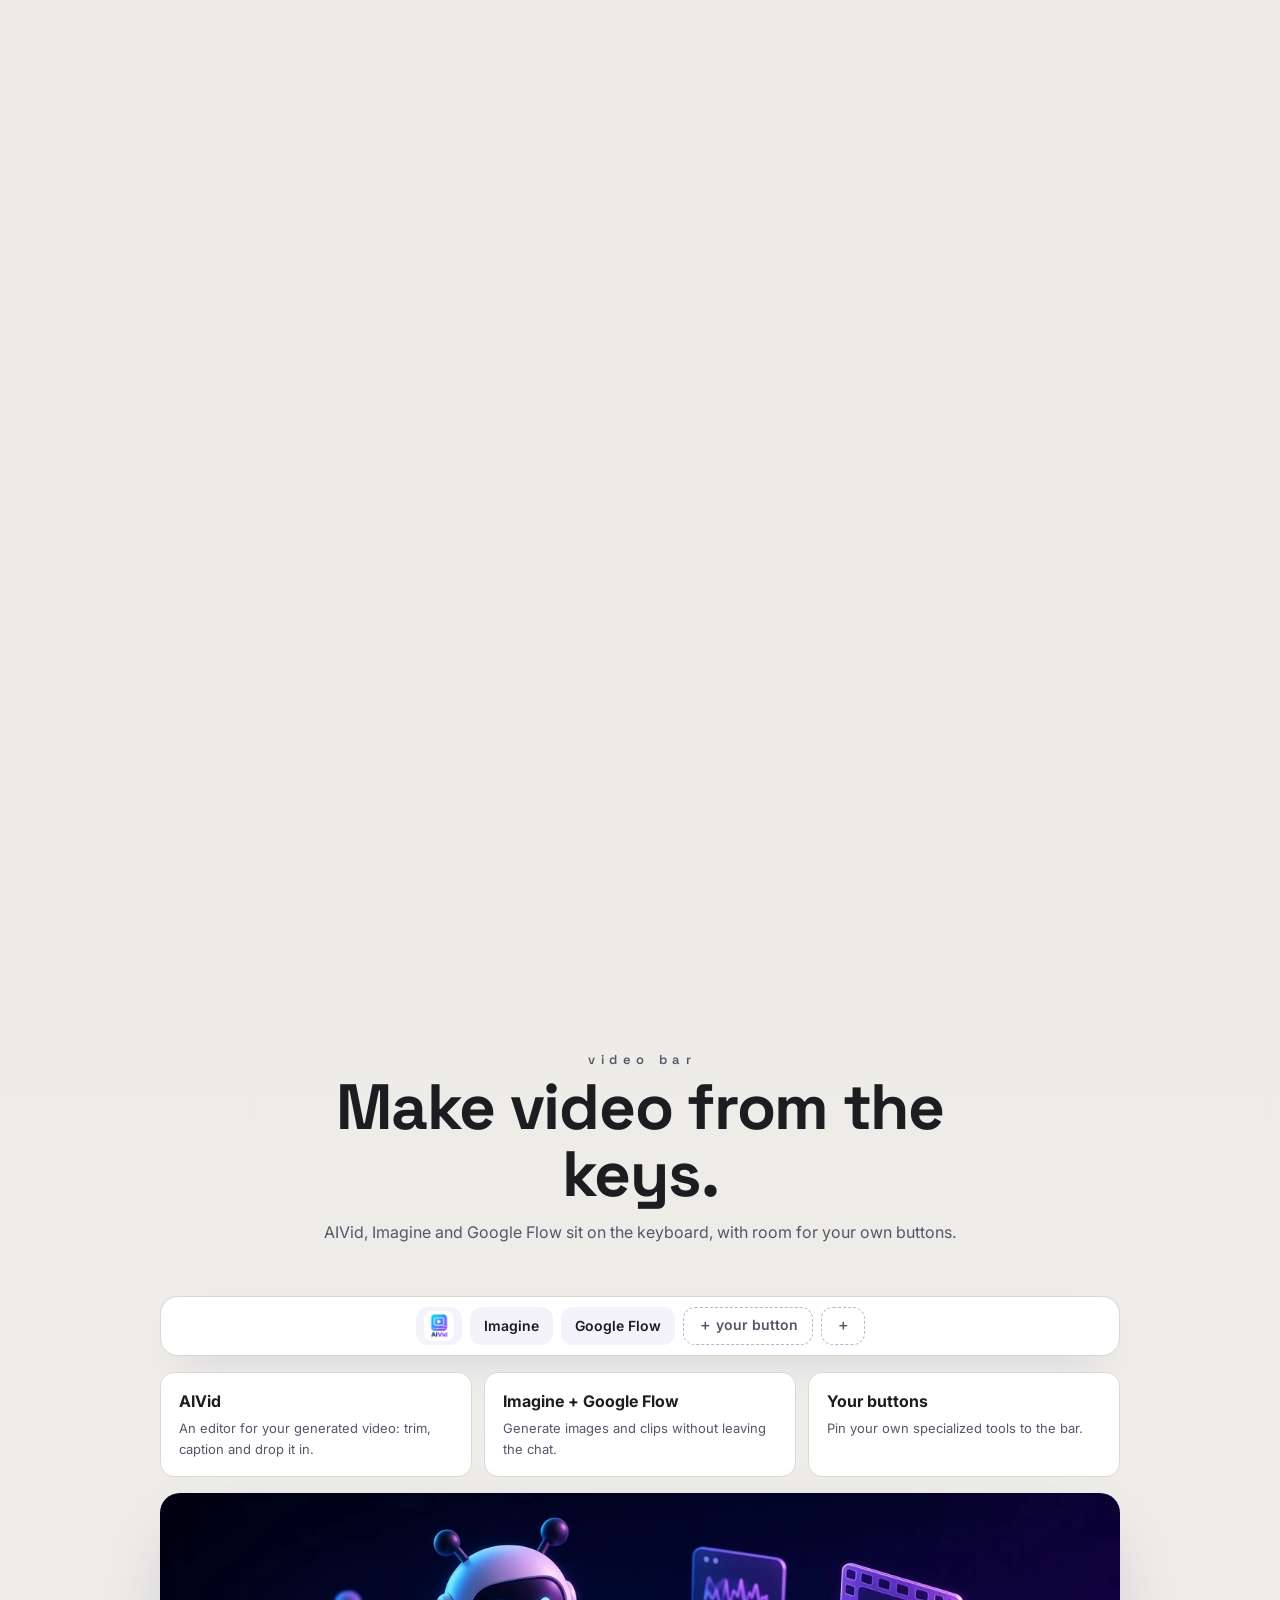
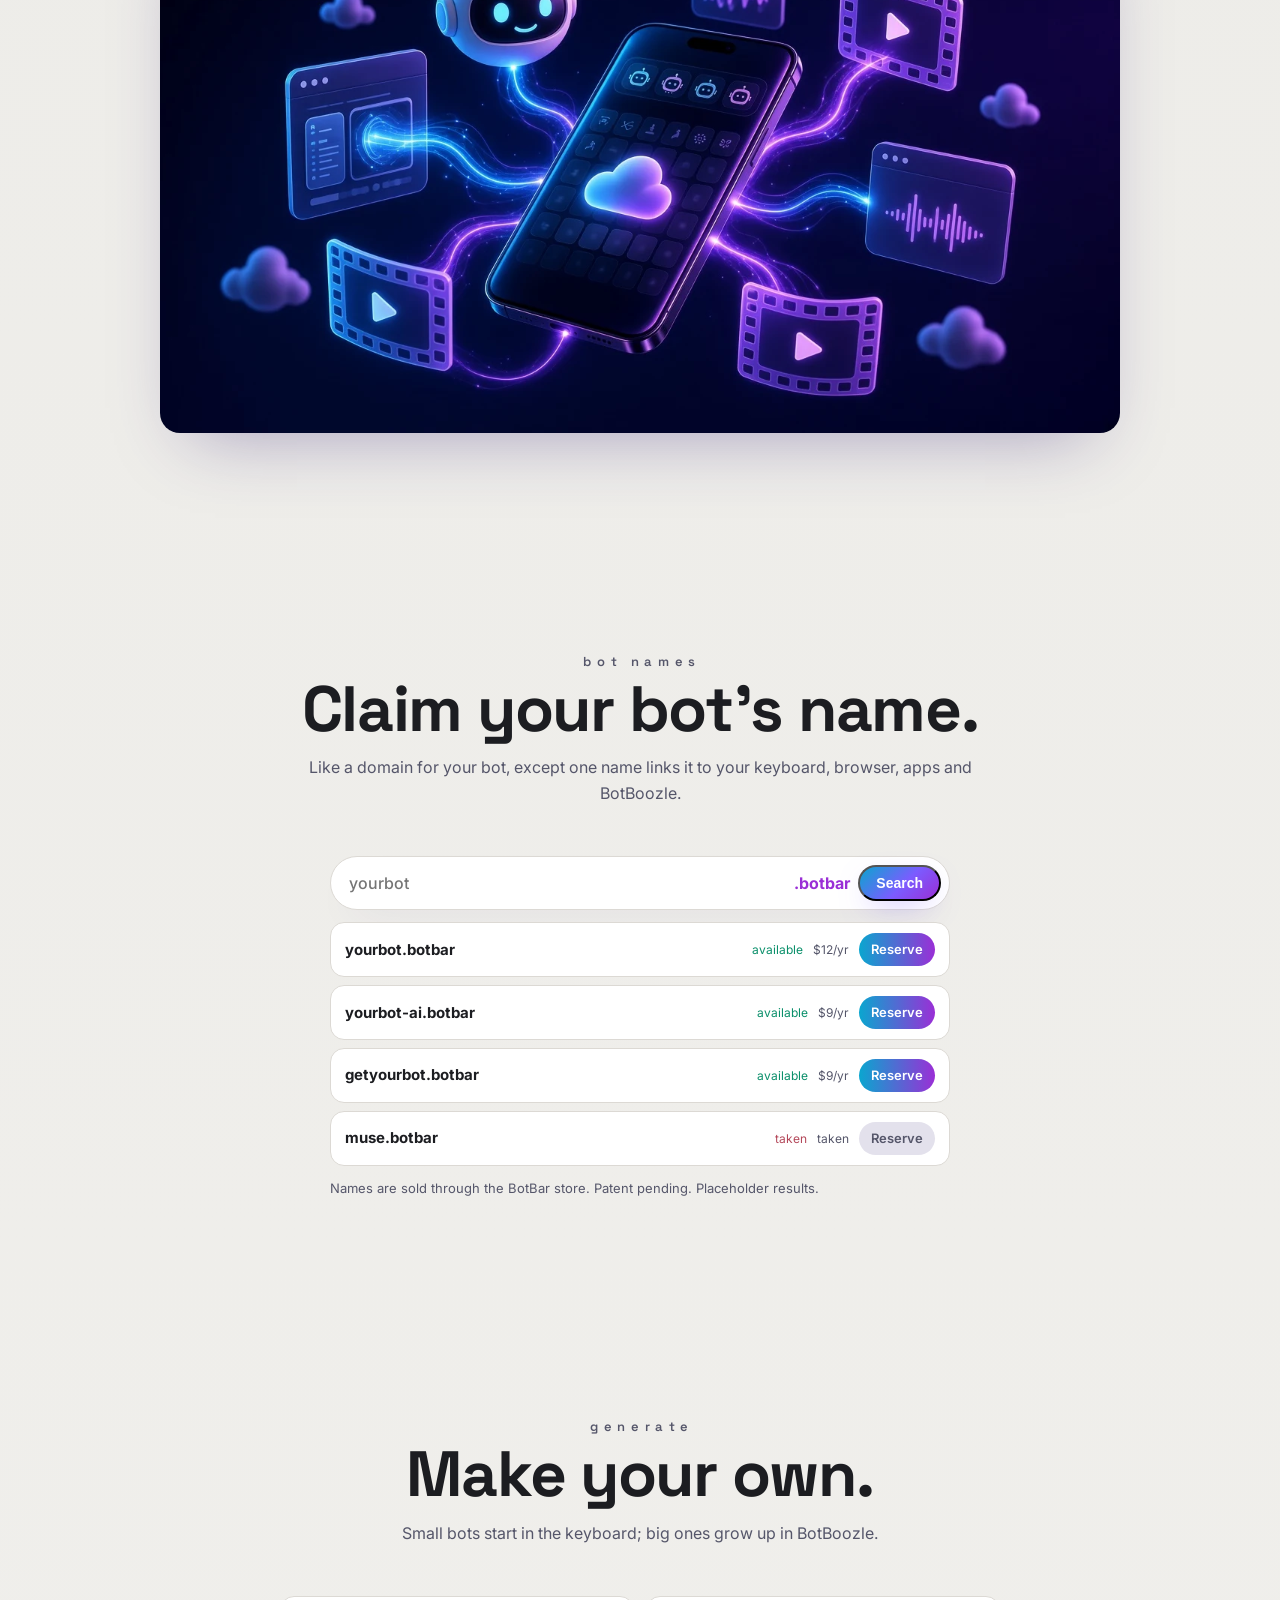
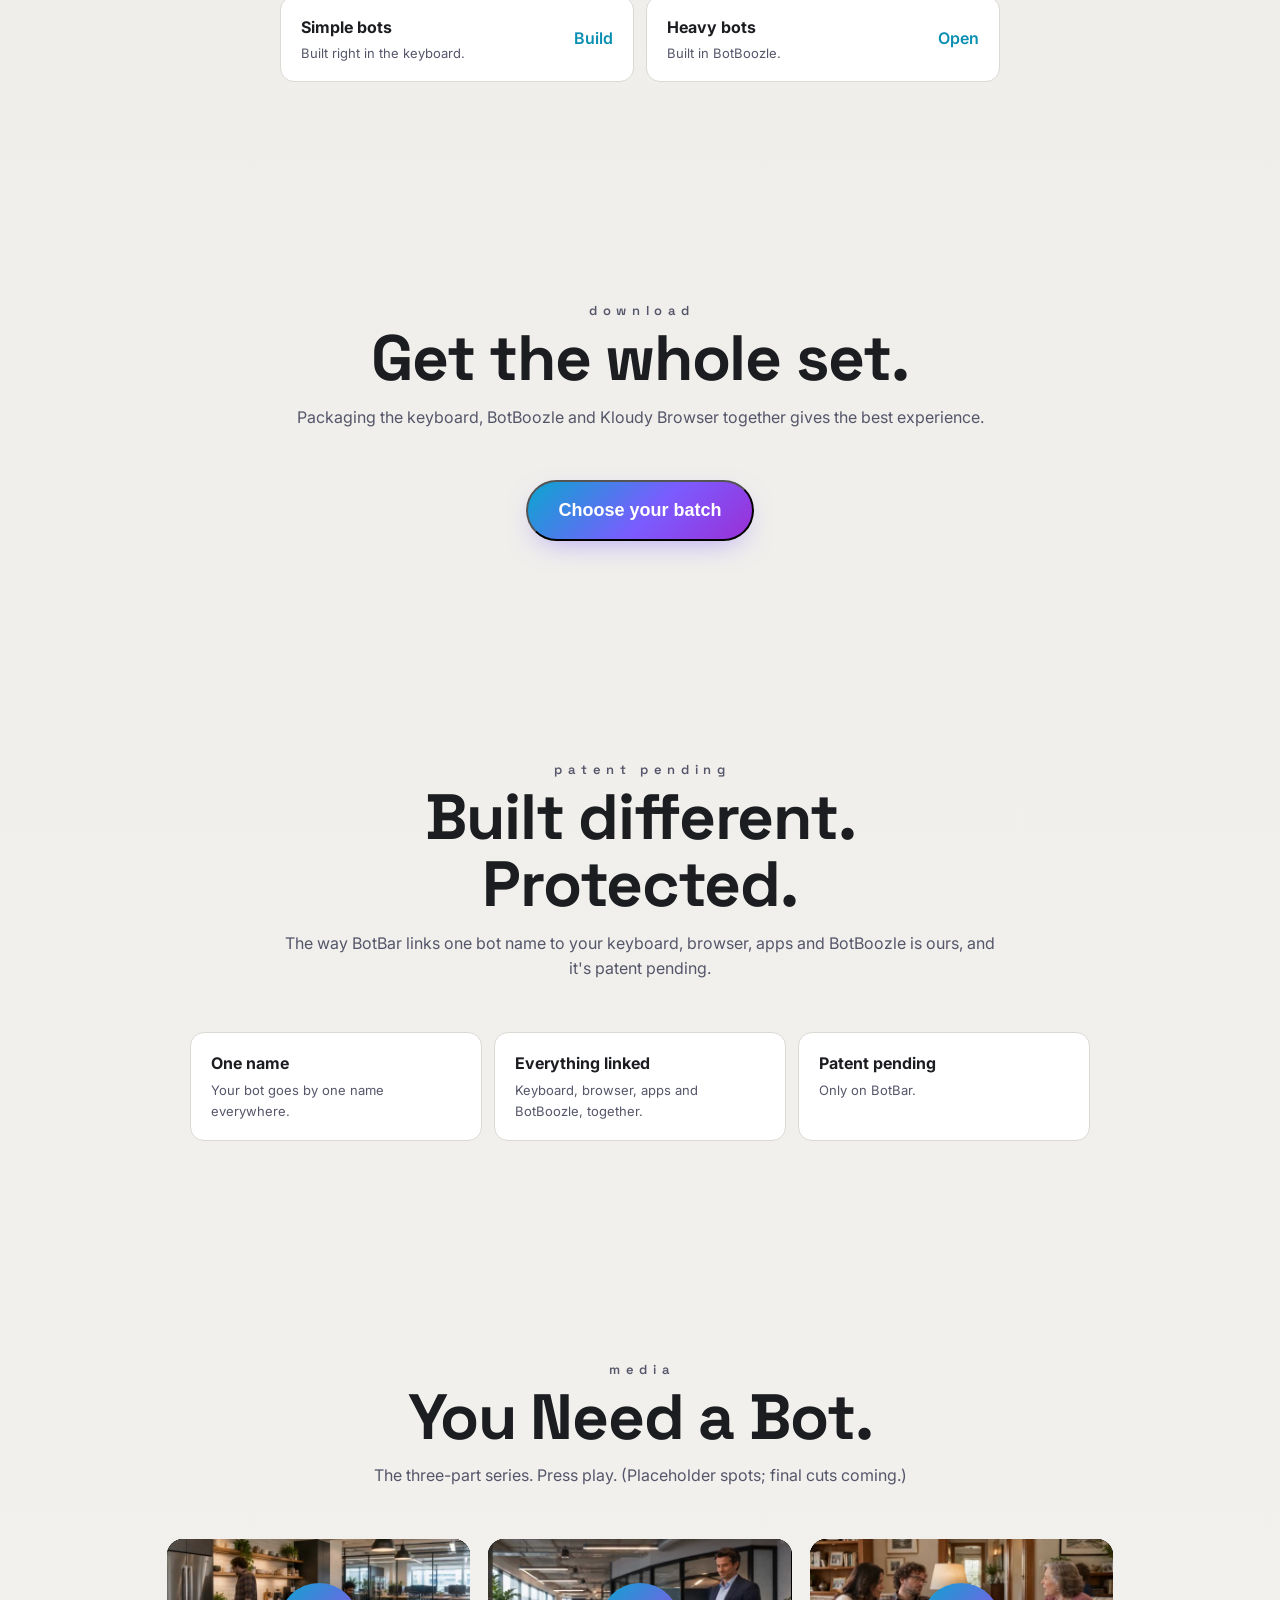
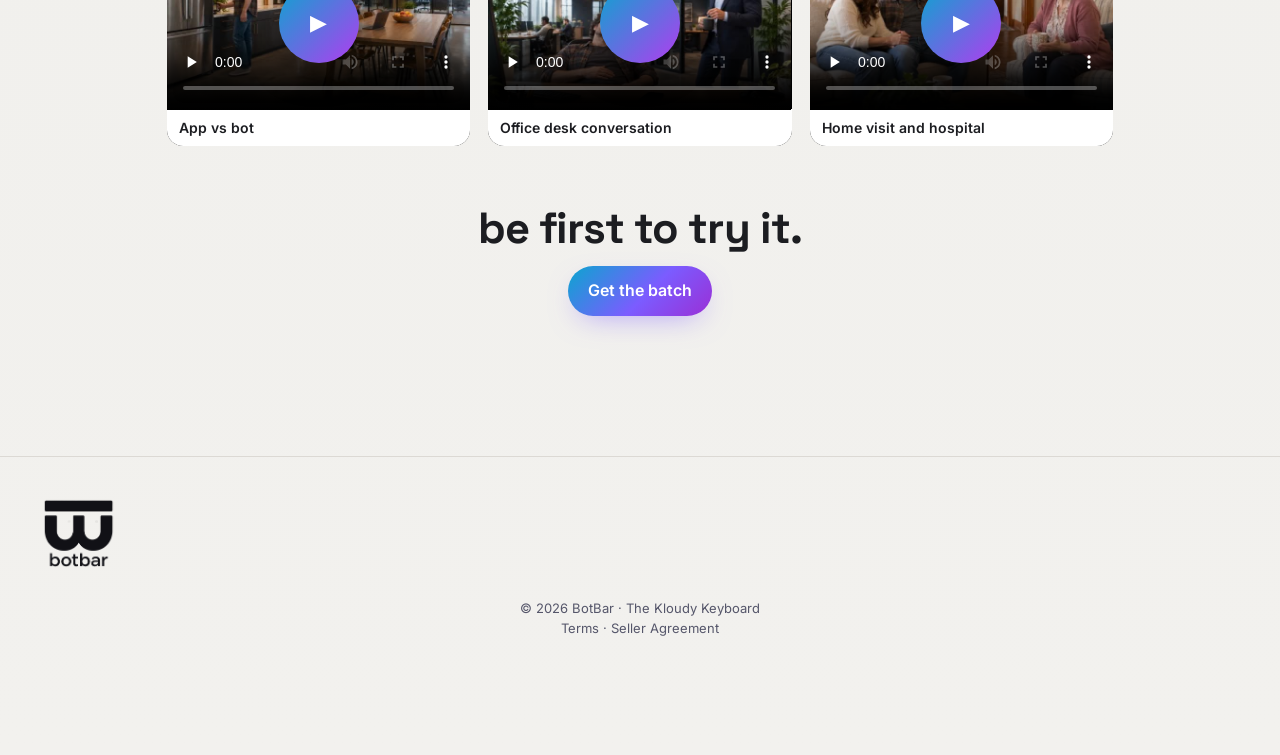
==== commit b3f190cf: "Revise investor book around bot coordination and revenue" ====
--- a/index.html
+++ b/index.html
@@ -33,7 +33,7 @@
       </div>
       <div class="bb-entry-action">
         <a class="btn big bb-investor-cta" href="/investors/"><span>Open investor deck</span><svg viewBox="0 0 24 24" width="20" height="20" fill="none" stroke="currentColor" stroke-width="1.8" stroke-linecap="round" stroke-linejoin="round" aria-hidden="true"><path d="M5 12h14m-6-6 6 6-6 6"/></svg></a>
-        <a class="bb-investor-pdf" href="/investors/BotBar-investor-overview-v2.pdf" download>Download PDF</a>
+        <a class="bb-investor-pdf" href="/investors/BotBar-investor-overview-v3.pdf" download>Download PDF</a>
       </div>
     </div>
   </div>
